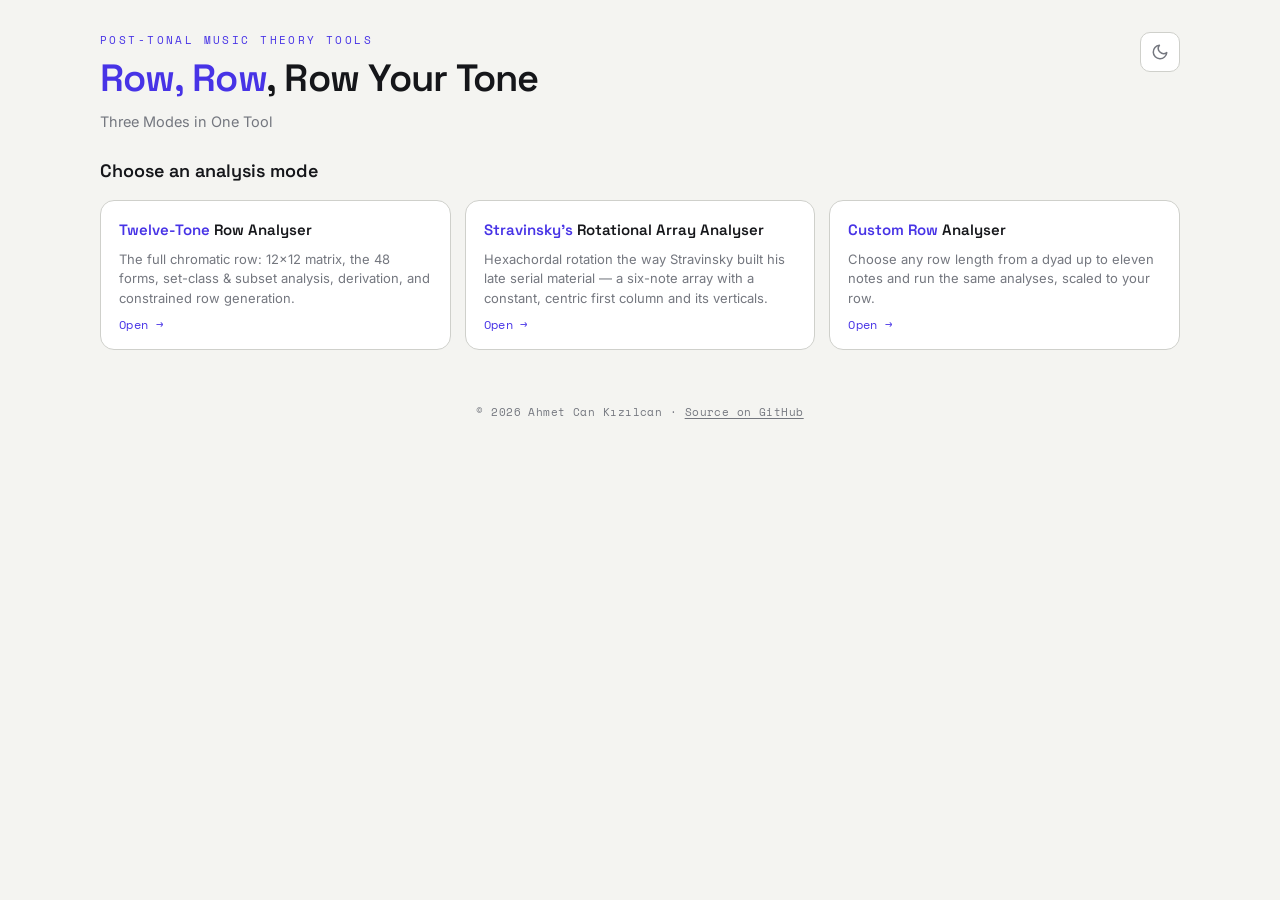
==== index.html @ 04f1bf29 "Rename twelve-tone-matrix_35.html to index.html" ====
<!DOCTYPE html>
<!--
  Row, Row, Row Your Tone — Twelve-Tone & Post-Tonal Analysis Tool
  Required Notice: Copyright © 2026 Ahmet Can Kızılcan, Istanbul Technical University

  Licensed under the PolyForm Noncommercial License 1.0.0
  https://polyformproject.org/licenses/noncommercial/1.0.0

  Use, copy, modify, and share for NONCOMMERCIAL purposes, keeping the Required
  Notice above. Commercial use is NOT granted by this license; for commercial
  licensing contact the copyright holder. Full terms: see the accompanying LICENSE file.
-->
<html lang="en"><head>
<meta http-equiv="content-type" content="text/html; charset=UTF-8">
<meta charset="UTF-8">
<meta name="viewport" content="width=device-width, initial-scale=1.0, viewport-fit=cover">
<title>Row, Row, Row Your Tone</title>
<link rel="preconnect" href="https://fonts.googleapis.com/">
<link rel="preconnect" href="https://fonts.gstatic.com/" crossorigin="">
<link href="https://fonts.googleapis.com/css2?family=Inter:wght@400;500;600;700&family=Space+Grotesk:wght@400;500;600;700&family=Space+Mono:wght@400;700&display=swap" rel="stylesheet">
<style>
  :root{
    --paper:#f4f4f1; --panel:#ffffff; --ink:#15161a; --muted:#74777f;
    --line:#e5e5e1; --line-strong:#cfd0cb;
    --accent:#4733e6; --accent-12:rgba(71,51,230,.10); --accent-20:rgba(71,51,230,.20);
    --signal:#bb6c0c; --signal-12:rgba(187,108,12,.13); --signal-30:rgba(187,108,12,.32);
    --surface:#ffffff;
    --fam-p:#4733e6; --fam-i:#0e8a6e; --fam-r:#c0292b; --fam-ri:#b3308a;
    --error:#b3261e;
    --tint-soft:rgba(0,0,0,.02);
    color-scheme:light;
    --cell:40px; --label-w:48px;
    --mono:'Space Mono',ui-monospace,SFMono-Regular,Menlo,monospace;
    --disp:'Space Grotesk',system-ui,-apple-system,sans-serif;
    --body:'Inter',system-ui,-apple-system,sans-serif;
  }
  :root[data-theme="dark"]{
    --paper:#15161b; --panel:#1e2027; --surface:#272a35;
    --ink:#e8e9ec; --muted:#9a9da8;
    --line:#2d2f39; --line-strong:#3c3f4c;
    --accent:#8f81ff; --accent-12:rgba(143,129,255,.16); --accent-20:rgba(143,129,255,.30);
    --signal:#e29a3c; --signal-12:rgba(226,154,60,.18); --signal-30:rgba(226,154,60,.42);
    --fam-p:#9f93ff; --fam-i:#34c79e; --fam-r:#f26d6a; --fam-ri:#e774c0;
    --error:#ff6f6f;
    --tint-soft:rgba(255,255,255,.05);
    color-scheme:dark;
  }
  *{box-sizing:border-box}
  html,body{margin:0}
  body{background:var(--paper); color:var(--ink); font-family:var(--body); font-size:15px; line-height:1.5; -webkit-font-smoothing:antialiased; padding:32px 24px 80px}
  .wrap{max-width:1080px; margin:0 auto}

  header{margin-bottom:24px}
  .eyebrow{font-family:var(--mono); font-size:11px; letter-spacing:.22em; text-transform:uppercase; color:var(--accent); margin:0 0 10px}
  .lede-toggle{display:none}
  h1{font-family:var(--disp); font-weight:600; font-size:38px; line-height:1.02; letter-spacing:-.02em; margin:0}
  h1 .tt{color:var(--accent)}
  .lede{color:var(--muted); max-width:64ch; margin:0; font-size:14.5px; flex:1 1 360px; min-width:0}

  .card{background:var(--panel); border:1px solid var(--line); border-radius:14px; padding:18px 18px 16px; margin:22px 0}
  .toggles{display:flex; flex-wrap:wrap; gap:14px 24px; align-items:flex-end; margin-bottom:18px}
  .field{display:flex; flex-direction:column; gap:7px}
  label.cap{font-family:var(--mono); font-size:10.5px; letter-spacing:.16em; text-transform:uppercase; color:var(--muted)}
  .ex-wrap{margin-left:auto; align-self:flex-end; display:flex; flex-direction:column; align-items:flex-end; gap:4px}
  .ex-note{font-family:var(--mono); font-size:10px; color:var(--muted); letter-spacing:.02em}

  .seg{display:inline-flex; border:1px solid var(--line-strong); border-radius:9px; overflow:hidden; background:var(--paper)}
  .seg button{font-family:var(--mono); font-size:12px; letter-spacing:.04em; color:var(--muted); background:transparent; border:0; padding:9px 14px; cursor:pointer}
  .seg button + button{border-left:1px solid var(--line-strong)}
  .seg button[aria-pressed="true"]{background:var(--ink); color:var(--paper)}
  .seg button:disabled{cursor:not-allowed; opacity:.38}
  .seg.locked{opacity:.55}
  /* segment playback buttons */
  .seg-pl{ display:inline-flex; align-items:flex-start; gap:6px; margin-left:10px; vertical-align:middle }
  .seg-play{ display:inline-flex; align-items:center; gap:4px; font:600 10.5px/1 var(--body); padding:3px 8px; border:1px solid var(--line-strong); border-radius:6px; background:var(--surface); color:var(--muted); cursor:pointer; -webkit-tap-highlight-color:transparent; white-space:nowrap; transition:color .12s,border-color .12s,background .12s }
  .seg-play:hover{ color:var(--accent); border-color:var(--accent) }
  .seg-play:active{ background:var(--accent-12) }
  .pl-ic{ flex:0 0 auto }
  .seg-inv{ font-size:9.5px; padding:3px 6px; color:var(--muted) }
  .chord-stack{ display:inline-flex; flex-direction:column; align-items:stretch; gap:5px; width:min-content }
  .inv-row{ display:flex; flex-wrap:wrap; justify-content:center; gap:4px; position:relative }
  .inv-row::before{ content:''; position:absolute; left:50%; top:-5px; height:5px; border-left:1.5px solid var(--line-strong); transform:translateX(-.75px) }
  .fam-head{ cursor:pointer; display:flex; align-items:center; gap:8px; user-select:none }
  .fam-head .fam-chev{ margin-left:auto; transition:transform .15s ease; font-size:11px; color:var(--muted) }
  .fam.collapsed .fam-head .fam-chev{ transform:rotate(-90deg) }
  .fam.collapsed .fam-body{ display:none }
  .fam-head:focus-visible{ outline:2px solid var(--accent); outline-offset:2px }
  .rowinfo-btn{ margin-left:10px }
  /* imbricate toggle */
  .ss-imb{ display:inline-flex; align-items:center; gap:5px; margin-left:12px; vertical-align:middle; font-family:var(--mono); font-size:12px; letter-spacing:.04em; color:var(--muted); background:var(--paper); border:1px solid var(--line-strong); border-radius:9px; padding:9px 14px; cursor:pointer; transition:background .12s,color .12s,border-color .12s }
  .ss-imb:hover{ color:var(--accent); border-color:var(--accent) }
  .ss-imb[aria-pressed="true"]{ background:var(--ink); color:var(--paper); border-color:var(--ink) }

  /* palette — all keys uniform */
  .palette{display:flex; flex-wrap:wrap; gap:7px; margin:2px 0 16px; align-items:flex-end}
  .pair{display:flex; flex-direction:column; align-items:stretch}
  .pair-link{display:block; width:100%; height:12px; margin-bottom:3px; color:var(--muted)}
  .pair.used .pair-link{opacity:.35}
  .pair-keys{display:flex; gap:6px}
  .key{font-family:var(--mono); font-size:14px; min-width:54px; height:50px; padding:0 10px; border:1px solid var(--line-strong); border-radius:9px; background:var(--surface); color:var(--ink); cursor:pointer; display:flex; align-items:center; justify-content:center}
  .key.int{min-width:46px; font-weight:700}
  .key:not(:disabled):hover{border-color:var(--accent)}
  .key:focus-visible{outline:2px solid var(--accent); outline-offset:2px}
  .key:disabled{opacity:.3; cursor:not-allowed}

  .slots-row{display:flex; flex-wrap:wrap; align-items:center; gap:12px 16px; margin-bottom:6px}
  .slots{display:flex; flex-wrap:wrap; gap:6px}
  .slot{font-family:var(--mono); font-size:13px; min-width:44px; padding:0 6px; height:38px; border-radius:7px; display:flex; align-items:center; justify-content:center; border:1px solid var(--line); background:var(--paper); color:var(--muted)}
  .slot.filled{border-color:var(--line-strong); background:var(--panel); color:var(--ink)}
  .slot.next{border:1.5px dashed var(--accent); color:var(--accent); background:var(--surface)}
  .slot.playing{background:var(--accent); color:#fff; border-color:var(--accent)}
  .slot.filled{cursor:grab; touch-action:none; -webkit-user-select:none; user-select:none}
  .slot.filled:active{cursor:grabbing}
  .slot.filled:focus-visible{outline:2px solid var(--accent); outline-offset:2px}
  .slot.dragging{opacity:.32}
  .slot.drop-before, .slot.drop-after{ box-shadow:0 0 0 2px var(--accent); background:var(--accent-12); color:var(--accent) }
  .slot-ghost{position:fixed; z-index:9999; pointer-events:none; opacity:.92; margin:0 !important; box-shadow:0 6px 20px rgba(0,0,0,.28); cursor:grabbing}
  /* QR share modal */
  .qr-modal{ position:fixed; inset:0; z-index:1000; display:flex; align-items:center; justify-content:center; padding:20px; background:rgba(0,0,0,.55); -webkit-backdrop-filter:blur(2px); backdrop-filter:blur(2px) }
  .qr-modal[hidden]{ display:none }
  .qr-card{ position:relative; background:#fff; color:#111; border-radius:14px; padding:24px 22px 18px; width:min(92vw,340px); box-shadow:0 18px 60px rgba(0,0,0,.4); text-align:center }
  .qr-x{ position:absolute; top:7px; right:9px; border:none; background:transparent; font-size:22px; line-height:1; color:#666; cursor:pointer; padding:4px 9px; border-radius:8px }
  .qr-x:hover{ background:rgba(0,0,0,.08); color:#111 }
  .qr-title{ margin:0 0 14px; font:600 14px/1.3 var(--body,system-ui,sans-serif); color:#111 }
  .qr-holder{ width:min(78vw,256px); height:min(78vw,256px); margin:0 auto }
  .qr-holder svg{ display:block; width:100%; height:100% }
  .qr-err{ font:500 13px/1.45 var(--body,system-ui,sans-serif); color:#b00020; padding:34px 8px }
  .qr-url{ margin:13px 0 15px; font:500 10.5px/1.45 var(--mono,ui-monospace,monospace); color:#555; word-break:break-all; max-height:54px; overflow:auto }
  .qr-copy{ font:600 12px/1 var(--body,system-ui,sans-serif); padding:9px 18px; border:1px solid #111; border-radius:8px; background:#111; color:#fff; cursor:pointer }
  .qr-copy:hover{ background:#333 }
  .play-btn{font-family:var(--mono); font-size:12px; padding:6px 13px; border:1px solid var(--accent-20); border-radius:8px; background:var(--accent-12); color:var(--accent); cursor:pointer; white-space:nowrap; margin-left:auto; flex:none}
  .play-btn.playing{background:var(--accent); color:#fff; border-color:var(--accent)}
  .play-btn[hidden]{display:none}
  .fline.playable{cursor:pointer}
  .fline.playable:hover{background:var(--accent-12); border-radius:6px}
  .slot-count{font-family:var(--mono); font-size:11.5px; color:var(--muted); letter-spacing:.06em; white-space:nowrap}
  .mini-btns{display:flex; gap:8px; flex-wrap:wrap; margin-left:auto}
  .btn-sm{font-family:var(--disp); font-weight:600; font-size:13px; padding:8px 14px; border-radius:8px; cursor:pointer; border:1px solid var(--line-strong); background:transparent; color:var(--ink)}
  .btn-sm.primary{background:var(--accent); color:#fff; border-color:transparent}
  .btn-sm.primary:disabled{background:var(--accent); }
  .btn-sm:disabled{opacity:.4; cursor:not-allowed}
  .btn-sm:focus-visible{outline:2px solid var(--accent); outline-offset:2px}
  .btn-gen{font-size:14px; padding:9px 20px}

  details.type-alt{margin-top:10px; border-top:1px solid var(--line); padding-top:10px}
  details.type-alt summary{font-family:var(--mono); font-size:11.5px; color:var(--muted); cursor:pointer; letter-spacing:.04em; list-style:none}
  details.type-alt summary::-webkit-details-marker{display:none}
  details.type-alt summary::before{content:"▸ "}
  details.type-alt[open] summary::before{content:"▾ "}
  .type-row{display:flex; gap:10px; margin-top:10px; flex-wrap:wrap; align-items:center}
  .type-row input[type=text]{font-family:var(--mono); font-size:14px; color:var(--ink); background:var(--paper); border:1px solid var(--line-strong); border-radius:8px; padding:9px 12px; min-width:260px; flex:1 1 260px; letter-spacing:.04em}
  .type-row input[type=text]:focus-visible{outline:2px solid var(--accent); outline-offset:1px; border-color:transparent}
  .type-err{font-family:var(--mono); font-size:12px; color:var(--error); margin-top:8px; min-height:16px}

  @media (prefers-reduced-motion: no-preference){
    .seg button,.btn-sm,.key,input[type=text]{transition:background .12s ease,color .12s ease,border-color .12s ease,opacity .12s ease}
    .cell{transition:background .08s ease}
  }

  .status{margin:2px 0 22px; min-height:22px; font-size:14px}
  .status .hint{font-family:var(--mono); font-size:12.5px; color:var(--muted); letter-spacing:.03em}
  .ident{display:flex; flex-wrap:wrap; align-items:center; gap:10px 18px; background:var(--panel); border:1px solid var(--line); border-left:3px solid var(--signal); border-radius:12px; padding:14px 18px}
  .ident .big{font-family:var(--disp); font-weight:600; font-size:20px}
  .ident .big b{color:var(--signal)}
  .ident .meta{font-family:var(--mono); font-size:12.5px; color:var(--muted); letter-spacing:.03em}
  .ident .meta span{color:var(--ink)}
  .hidden{display:none !important}
  /* interval-succession readout (under the matrix) */
  /* jargon glossary tooltips */
  .gloss-key{ display:flex; flex-wrap:wrap; gap:6px 18px; margin:0 0 14px; font:500 12.5px/1.6 var(--body); color:var(--muted) }
  .gloss{ position:relative; display:inline-flex; align-items:center; justify-content:center; width:15px; height:15px; margin-left:4px; border-radius:50%; border:1px solid var(--line-strong); color:var(--muted); font:700 10px/1 var(--body); cursor:help; vertical-align:baseline; user-select:none; transition:background .12s,color .12s,border-color .12s }
  .gloss:hover, .gloss:focus{ background:var(--accent); border-color:var(--accent); color:#fff; outline:none }
  .gloss-pop{ position:absolute; top:calc(100% + 8px); left:50%; transform:translateX(-50%); width:260px; max-width:min(280px,72vw); padding:9px 11px; background:var(--panel); color:var(--ink); border:1px solid var(--line-strong); border-radius:8px; box-shadow:0 8px 24px rgba(0,0,0,.20); font:400 12px/1.5 var(--body); text-align:left; opacity:0; visibility:hidden; transition:opacity .12s; z-index:60; pointer-events:none; white-space:normal }
  .gloss:hover .gloss-pop, .gloss:focus .gloss-pop{ opacity:1; visibility:visible }

  .panel-head{display:flex; align-items:baseline; justify-content:space-between; gap:16px; margin:6px 0 14px; flex-wrap:wrap}
  .panel-head h2{font-family:var(--disp); font-weight:600; font-size:15px; letter-spacing:.04em; text-transform:uppercase; margin:0}
  .panel-head .hint{font-family:var(--mono); font-size:11.5px; color:var(--muted); letter-spacing:.04em}
  .panel-head.collapsible{cursor:pointer; user-select:none; align-items:center; padding:11px 14px 11px 15px; margin:6px -14px 16px; border:1px solid var(--line-strong); border-left:3px solid var(--accent); border-radius:10px; background:var(--panel); transition:background .12s ease, border-color .12s ease, box-shadow .12s ease}
  .panel-head.collapsible:hover{background:var(--accent-12); box-shadow:0 1px 0 var(--accent-20)}
  .panel-head.collapsible:focus-visible{outline:2px solid var(--accent); outline-offset:2px}
  .ph-titles{display:flex; align-items:baseline; gap:16px; flex-wrap:wrap}
  .chev{display:inline-flex; align-items:center; justify-content:center; width:26px; height:26px; border:1px solid var(--accent-20); border-radius:7px; background:var(--accent-12); color:var(--accent); font-size:12px; line-height:1; transition:transform .15s ease, background .12s ease, border-color .12s ease; flex:none}
  .panel-head.collapsible:hover .chev{background:var(--accent-20); border-color:var(--accent)}
  section.collapsed .panel-head.collapsible{background:var(--paper)}
  section.collapsed .chev{transform:rotate(-90deg)}
  section.collapsed > :not(.panel-head){display:none}

  .matrix-scroll{overflow:auto; padding-bottom:6px; border-radius:12px}
  .matrix{display:grid; width:max-content; margin:0 auto; grid-template-columns:var(--label-w) repeat(12, var(--cell)) var(--label-w); font-family:var(--mono)}
  .cell,.lab,.corner{height:var(--cell); display:flex; align-items:center; justify-content:center; font-size:13px; user-select:none}
  .cell{width:var(--cell); background:var(--panel); border-right:1px solid var(--line); border-bottom:1px solid var(--line); color:var(--ink); cursor:default}
  .matrix .cell[data-j="0"]{border-left:1px solid var(--line-strong)}
  .lab{font-size:11.5px; color:var(--muted); letter-spacing:.02em; background:var(--paper); font-weight:700}
  .lab.left{justify-content:flex-end; padding-right:8px; position:sticky; left:0; z-index:3}
  .lab.right{justify-content:flex-start; padding-left:8px}
  .lab.top,.lab.bottom{height:30px}
  .corner{background:var(--paper); height:30px}
  .corner.tl{position:sticky; left:0; z-index:4}
  .lab.top{position:sticky; top:0}
  .cell.diag{background:var(--accent-12); color:var(--accent); font-weight:700}
  .cell.inrow{background:var(--signal-12)}
  .cell.inrow.diag{background:linear-gradient(0deg,var(--signal-12),var(--signal-12)),var(--accent-12)}
  .lab.inrow-lab{color:var(--signal)}
  .lab.inrow-lab::after{content:"●"; font-size:7px; vertical-align:middle; margin-left:4px}
  .cell.hi{background:var(--accent-20)}
  .cell.hi.diag{background:var(--accent-20)}
  .lab.lab-play{cursor:pointer}
  .lab.lab-play:hover{background:var(--accent-12)}
  .mx-reroot{display:flex; align-items:center; gap:10px; margin:2px 0 8px; flex-wrap:wrap}
  .mx-arrow{font-family:var(--mono); font-size:13px; line-height:1; padding:6px 11px; border:1px solid var(--line-strong); border-radius:8px; background:var(--surface); color:var(--ink); cursor:pointer}
  .mx-arrow:hover{background:var(--accent-12); border-color:var(--accent); color:var(--accent)}
  .mx-root-lab{font-family:var(--mono); font-size:12.5px; color:var(--ink); letter-spacing:.02em; min-width:128px; text-align:center}
  .mx-root-lab b{color:var(--accent)}
  .mx-reset{font-family:var(--mono); font-size:11.5px; padding:6px 11px; border:1px solid var(--line); border-radius:8px; background:transparent; color:var(--muted); cursor:pointer}
  .mx-reset:hover{color:var(--accent); border-color:var(--accent-20)}
  .mx-note{font-family:var(--mono); font-size:11px; line-height:1.55; color:var(--muted); margin:0 0 12px; letter-spacing:.01em; max-width:760px}
  .mx-note b{color:var(--ink); font-weight:700}
  .readout{font-family:var(--mono); font-size:13px; color:var(--ink); margin-top:14px; min-height:20px; letter-spacing:.03em}
  .readout .k{color:var(--muted)}
  .readout b{color:var(--accent)}
  .legend{display:flex; gap:18px; flex-wrap:wrap; margin-top:14px; font-family:var(--mono); font-size:11px; color:var(--muted); letter-spacing:.03em}
  .legend i{display:inline-block; width:12px; height:12px; border-radius:3px; vertical-align:-2px; margin-right:6px}
  .legend .d{background:var(--accent-12); border:1px solid var(--accent-20)}
  .legend .s{background:var(--signal-12); border:1px solid var(--signal-30)}
  .empty{border:1px dashed var(--line-strong); border-radius:12px; padding:46px 24px; text-align:center; color:var(--muted); background:var(--panel)}
  .empty .mono{font-family:var(--mono); font-size:13px; letter-spacing:.04em}

  .forms{margin-top:46px}
  .build{margin:42px 0}
  .build-controls{display:flex; flex-wrap:wrap; gap:12px 16px; align-items:center; margin-bottom:12px}
  .src-row{display:flex; flex-wrap:wrap; gap:10px 12px; align-items:center; margin:-2px 0 14px}
  .src-row[hidden]{display:none}
  .path-switch{margin:0 0 16px}
  .path-switch[hidden]{display:none}
  body.path-generate #entry-area{display:none}
  body.path-input #build-section{display:none}
  body.path-generate .toggles .field:not(.lk){display:none}
  body.path-generate:not(.has-row) .toggles{display:none}
  body.path-generate:not(.has-row) #input-card{display:none}
  body:not(.has-row) #matrix-section{display:none}
  #undo, #clear{border-color:transparent; color:var(--muted); font-weight:500}
  #undo:hover:not(:disabled), #clear:hover:not(:disabled){border-color:var(--line-strong); color:var(--ink)}
  body.path-generate:not(.has-row) #status{display:none}
  body:not(.has-row) #export-cluster{display:none}
  body:not(.has-row) .toggles .lk{display:none}
  .src-lbl{font-family:var(--mono); font-size:10.5px; color:var(--muted); text-transform:uppercase; letter-spacing:.06em}
  .seg-src button{padding:7px 11px; font-size:11px}
  .build-info{font-family:var(--mono); font-size:12px; color:var(--muted); margin-bottom:10px; line-height:1.5}
  .build-info b{color:var(--accent)}
  .con-input{font-family:var(--mono); font-size:13px; padding:8px 12px; border-radius:8px; border:1px solid var(--line-strong); background:transparent; color:var(--ink); flex:0 1 320px; min-width:220px}
  .con-input:focus-visible{outline:2px solid var(--accent); outline-offset:1px}
  .con-read{font-family:var(--mono); font-size:11.5px; color:var(--muted)}
  .con-read.bad{color:var(--signal)}
  .con-read b{color:var(--accent)}
  #build-body{display:flex; flex-direction:column; gap:9px}
  .gen-op.alt{background:var(--signal-12); color:var(--signal)}
  .build-detail{font-family:var(--mono); font-size:11px; color:var(--muted); flex:1 1 100%; margin-top:-2px; letter-spacing:.02em}
  .forms-grid{display:grid; grid-template-columns:repeat(2,minmax(0,1fr)); gap:22px}
  .row-sym{font-family:var(--mono); font-size:12px; color:var(--muted); margin:-6px 0 14px; letter-spacing:.02em}
  .row-sym b{color:var(--accent)}
  @media (max-width:760px){ .forms-grid{grid-template-columns:1fr} }
  .fam{background:var(--panel); border:1px solid var(--line); border-radius:12px; padding:14px 14px 8px}
  .fam h3{font-family:var(--disp); font-weight:600; font-size:13px; letter-spacing:.03em; margin:0 0 10px; display:flex; gap:8px; align-items:baseline}
  .fam h3 .tag{font-family:var(--mono); font-size:10px; color:var(--muted); letter-spacing:.1em}
  .fline{display:grid; grid-template-columns:46px 1fr; align-items:center; gap:10px; padding:3px 0; border-bottom:1px solid var(--line)}
  .fline:last-child{border-bottom:0}
  .fline .flab{font-family:var(--mono); font-size:11.5px; color:var(--muted); font-weight:700}
  .fline .fpc{font-family:var(--mono); font-size:12.5px; letter-spacing:.06em; white-space:nowrap; overflow-x:auto}
  .fline.mark{background:var(--signal-12); border-radius:6px}
  .fline.mark .flab{color:var(--signal)}
  /* colour-coded form families (matches the 48-forms demo): P accent, I green, R signal, RI magenta */
  .fam.fam-p{border-top:3px solid var(--fam-p)}  .fam.fam-p h3,  .fam.fam-p h3 .tag{color:var(--fam-p)}
  .fam.fam-i{border-top:3px solid var(--fam-i)}  .fam.fam-i h3,  .fam.fam-i h3 .tag{color:var(--fam-i)}
  .fam.fam-r{border-top:3px solid var(--fam-r)}  .fam.fam-r h3,  .fam.fam-r h3 .tag{color:var(--fam-r)}
  .fam.fam-ri{border-top:3px solid var(--fam-ri)} .fam.fam-ri h3, .fam.fam-ri h3 .tag{color:var(--fam-ri)}

  /* subset analysis (Block 2) */
  .sub-controls{margin:2px 0 16px}
  .seg-strip{display:flex; flex-wrap:wrap; gap:12px; margin:4px 0 20px}
  .seg-grp{display:flex; flex-direction:column; gap:5px; align-items:center; width:min-content}
  .seg-grp .glab{font-family:var(--mono); font-size:10.5px; letter-spacing:.1em; color:var(--accent); text-transform:uppercase; font-weight:700; text-align:center}
  .seg-grp .gcells{display:flex; gap:5px}
  .seg-cell{font-family:var(--mono); font-size:13px; min-width:40px; height:38px; padding:0 6px; display:flex; align-items:center; justify-content:center; border-radius:7px; border:1px solid var(--accent-20); background:var(--accent-12); color:var(--ink)}
  .sc-cards{display:grid; grid-template-columns:repeat(auto-fill,minmax(210px,1fr)); gap:12px; margin-bottom:18px}
  .sc-card{border:1px solid var(--line); border-radius:10px; padding:12px 14px; background:var(--panel)}
  .sc-card h4{font-family:var(--disp); font-weight:600; font-size:13px; margin:0 0 9px; display:flex; flex-wrap:wrap; justify-content:space-between; gap:8px; align-items:baseline}
  .sc-card h4 .tag{font-family:var(--mono); font-size:10px; color:var(--accent); letter-spacing:.06em}
  .sc-name{color:var(--accent); font-weight:600}
  .gname{display:block; margin-top:3px; max-width:132px; font-family:var(--mono); font-size:10px; line-height:1.25; color:var(--accent); text-align:center}
  .sc-row{display:flex; justify-content:space-between; gap:10px; padding:3px 0; border-top:1px solid var(--line)}
  .sc-row:first-of-type{border-top:0}
  .sc-row .k{font-family:var(--mono); color:var(--muted); font-size:10.5px; letter-spacing:.04em; text-transform:uppercase}
  .sc-row .v{font-family:var(--mono); color:var(--ink); font-size:12.5px}
  .sc-summary{background:var(--panel); border:1px solid var(--line); border-left:3px solid var(--accent); border-radius:10px; padding:12px 16px; margin-bottom:6px; font-size:13.5px}
  .sc-summary.derived{border-left-color:var(--signal); background:var(--signal-12)}
  .sc-summary b{color:var(--accent)}
  .sc-summary.derived b{color:var(--signal)}
  .rel-table{width:100%; border-collapse:collapse; margin-bottom:8px}
  .rel-table th,.rel-table td{text-align:left; padding:7px 10px; border-bottom:1px solid var(--line); font-family:var(--mono); font-size:12.5px}
  .rel-table th{font-size:10px; letter-spacing:.08em; color:var(--muted); text-transform:uppercase}
  .rel-table td.rel{color:var(--accent)}
  .sc-sym{color:var(--muted)}
  .rel-matrix{table-layout:auto}
  .rel-matrix th,.rel-matrix td{text-align:center; padding:6px 9px; white-space:nowrap}
  .rel-matrix th.rowh{text-align:right; font-weight:700}
  .rel-matrix td.diag{color:var(--line-strong); background:var(--tint-soft)}
  .rel-note{font-family:var(--mono); font-size:11px; color:var(--muted); margin:2px 0 8px; line-height:1.5}
  .rel-note b{color:var(--ink)}
  .clock-row{display:flex; flex-wrap:wrap; gap:18px; margin:4px 0 6px}
  .clock-cell{display:flex; flex-direction:column; align-items:center; gap:3px}
  .clock-cell .clab{font-family:var(--mono); font-size:10.5px; letter-spacing:.1em; text-transform:uppercase; font-weight:700}
  .clock-cell .cpcs{font-family:var(--mono); font-size:11px; color:var(--ink)}
  .clock-cell .cname{font-family:var(--mono); font-size:9.5px; max-width:128px; line-height:1.2; text-align:center}
  .clock-svg{display:block}
  .comb-box{border:1px solid var(--line); border-radius:10px; padding:14px 16px; background:var(--panel); margin-top:14px}
  .comb-box .ctype{font-family:var(--disp); font-weight:600; font-size:15px; margin-bottom:6px}
  .comb-box .ctype b{color:var(--signal)}
  .comb-rel{font-family:var(--mono); font-size:12.5px; color:var(--muted); margin-bottom:10px}
  .comb-rel b{color:var(--accent)}
  .comb-line{font-family:var(--mono); font-size:12.5px; padding:3px 0; display:flex; gap:10px; align-items:baseline}
  .comb-line .cf{color:var(--muted); min-width:130px; letter-spacing:.03em}
  .comb-line .cv{color:var(--accent)}
  .comb-note{font-family:var(--mono); font-size:11px; color:var(--muted); margin-top:10px; letter-spacing:.03em}

  /* row generator (Block 3) */
  .gen-scinfo{font-family:var(--mono); font-size:11.5px; color:var(--ink)}
  .gen-scinfo b{color:var(--accent)}
  .ops{display:flex; gap:6px; flex-wrap:wrap}
  .op-btn{font-family:var(--mono); font-size:12px; padding:8px 13px; border:1px solid var(--line-strong); border-radius:8px; background:var(--surface); color:var(--muted); cursor:pointer; transition:background .12s ease, color .12s ease, border-color .12s ease}
  .op-btn:not([aria-pressed="true"]):hover{border-color:var(--accent-20); color:var(--ink)}
  .op-btn[aria-pressed="true"]{background:var(--accent); border-color:var(--accent); color:#fff; font-weight:600; box-shadow:0 1px 0 rgba(71,51,230,.25)}
  #gen-body{margin-top:18px; display:flex; flex-direction:column; gap:9px}
  .gen-count{font-family:var(--mono); font-size:11.5px; color:var(--muted); letter-spacing:.03em; margin-bottom:6px; display:flex; align-items:center; gap:10px; flex-wrap:wrap}
  .gen-count b{color:var(--accent)}
  .gen-item{display:flex; flex-wrap:wrap; align-items:center; gap:9px 14px; border:1px solid var(--line); border-radius:10px; padding:9px 12px; background:var(--panel)}
  .gen-ops{display:flex; gap:5px; flex-wrap:wrap; flex:0 0 auto}
  .gen-op{font-family:var(--mono); font-size:10px; padding:3px 7px; border-radius:6px; background:var(--accent-12); color:var(--accent); letter-spacing:.03em}
  .gen-op.cell{background:var(--signal-12); color:var(--signal)}
  .gen-pcs{font-family:var(--mono); font-size:13px; color:var(--ink); flex:1 1 240px; letter-spacing:.02em}
  .gen-load{font-family:var(--mono); font-size:11px; padding:6px 13px; border:1px solid var(--accent-20); border-radius:8px; background:var(--accent-12); color:var(--accent); cursor:pointer; white-space:nowrap}
  .gen-copyall{margin-left:auto; font-family:var(--mono); font-size:10.5px; letter-spacing:.02em; padding:5px 11px; border:1px solid var(--line-strong); border-radius:7px; background:transparent; color:var(--ink); cursor:pointer; white-space:nowrap}
  .gen-copyall:hover{border-color:var(--accent); color:var(--accent)}
  .mb-change:disabled{opacity:.45; cursor:default}
  .gen-load:hover{background:var(--accent-20)}
  .gen-empty{font-family:var(--mono); font-size:12.5px; color:var(--muted)}
  .btn-gen2{font-family:var(--mono); font-size:12.5px; padding:9px 18px; border:1px solid var(--accent); border-radius:9px; background:var(--accent); color:#fff; cursor:pointer}
  .btn-gen2:disabled{background:var(--line-strong); border-color:var(--line-strong); color:#fff; cursor:not-allowed}

  .derive-zone{margin-top:16px; padding:14px 16px; border:1px solid var(--accent-20); background:var(--accent-12); border-radius:10px; display:flex; flex-direction:column; gap:10px}
  .dz-head{display:flex; flex-wrap:wrap; align-items:baseline; gap:6px 14px; justify-content:space-between}
  .dz-title{font-family:var(--disp); font-weight:600; font-size:13.5px; color:var(--accent); letter-spacing:.01em}
  .dz-row{display:flex; flex-wrap:wrap; align-items:center; gap:10px}
  .dz-lbl{font-family:var(--mono); font-size:10.5px; letter-spacing:.09em; text-transform:uppercase; color:var(--ink)}
  .dz-row .op-btn{min-width:46px; text-align:center}
  .dz-note{font-family:var(--mono); font-size:11px; color:var(--muted)}
  .dz-na{font-family:var(--mono); font-size:11px; color:var(--signal); margin:2px 0 2px}
  .dz-hint{margin-top:14px; font-family:var(--mono); font-size:12px; color:var(--muted)}
  /* export cluster (top-right of header) */
  .head-row{display:flex; justify-content:space-between; align-items:flex-start; gap:24px 28px; flex-wrap:wrap; margin-top:14px}
  .export-cluster{flex:0 0 auto; max-width:100%}
  .exp-controls{display:grid; grid-template-columns:auto auto auto auto; grid-template-areas:"target fmt copy run" "clabel cfmt preview run" ". . warn warn"; gap:8px; justify-content:end; align-items:start}
  .exp-controls #exp-target{grid-area:target}
  .exp-controls #exp-fmt{grid-area:fmt}
  .exp-controls .exp-cell.copy{grid-area:copy}
  .exp-controls #exp-run{grid-area:run; align-self:stretch; min-width:120px; display:flex; align-items:center; justify-content:center}
  .exp-controls .cite-label{grid-area:clabel}
  .exp-controls #cite-fmt{grid-area:cfmt}
  .exp-controls #cite-preview{grid-area:preview}
  .exp-controls #exp-warn{grid-area:warn}
  .exp-cell{display:flex; flex-direction:column; gap:5px}
  .cite-label{align-self:center; justify-self:start; font-family:var(--disp); font-weight:600; font-size:13px; color:var(--ink); white-space:nowrap}
  .exp-select{font-family:var(--disp); font-weight:600; font-size:13px; padding:8px 30px 8px 12px; border-radius:8px; border:1px solid var(--line-strong); background:transparent; color:var(--ink); cursor:pointer; -webkit-appearance:none; appearance:none; background-image:url("data:image/svg+xml,%3Csvg xmlns='http://www.w3.org/2000/svg' width='10' height='6'%3E%3Cpath d='M1 1l4 4 4-4' fill='none' stroke='%23999' stroke-width='1.4'/%3E%3C/svg%3E"); background-repeat:no-repeat; background-position:right 11px center}
  .exp-controls .btn-sm{padding:8px 13px}
  .exp-controls .btn-sm:disabled, .exp-select:disabled{opacity:.34; cursor:not-allowed}
  .exp-note{min-height:15px; margin:0; font-family:var(--mono); font-size:11.5px; color:var(--accent); opacity:0; transition:opacity .15s ease; text-align:center}
  .exp-note.show{opacity:1}
  .exp-warn{min-height:15px; margin:0; font-family:var(--mono); font-size:11px; color:var(--signal); text-align:center; opacity:0; transition:opacity .15s ease}
  .exp-warn.show{opacity:1}
  /* citation modal */
  .modal-overlay{position:fixed; inset:0; z-index:1000; display:flex; align-items:center; justify-content:center; padding:20px; background:rgba(21,22,26,.40); -webkit-backdrop-filter:blur(5px); backdrop-filter:blur(5px)}
  .modal-overlay[hidden]{display:none}
  .modal{background:var(--panel); color:var(--ink); border:1px solid var(--line-strong); border-radius:14px; padding:20px 22px 18px; max-width:560px; width:100%; max-height:85vh; overflow:auto; box-shadow:0 18px 50px rgba(0,0,0,.28)}
  .modal-head{display:flex; align-items:baseline; justify-content:space-between; gap:12px; margin-bottom:12px}
  .modal-head h3{font-family:var(--disp); font-weight:600; font-size:16px; margin:0}
  .modal-fmt{font-family:var(--mono); font-size:11px; color:var(--accent); letter-spacing:.06em; text-transform:uppercase}
  .modal-x{ border:none; background:transparent; font-size:22px; line-height:1; color:var(--muted); cursor:pointer; padding:0 2px; border-radius:6px }
  .modal-x:hover{ color:var(--ink) }
  .mxiv-note{ font-size:12px; color:var(--muted); margin:0 0 14px; line-height:1.5 }
  .mxiv-form{ margin-bottom:13px }
  .mxiv-form:last-child{ margin-bottom:0 }
  .mxiv-lab{ font-family:var(--mono); font-size:11px; font-weight:600; letter-spacing:.05em; text-transform:uppercase; margin-bottom:5px }
  .mxiv-tag{ color:var(--muted); font-weight:400 }
  .mxiv-seq{ display:flex; flex-wrap:wrap; align-items:center; gap:3px; font-family:var(--mono); font-size:13px }
  .mxiv-n{ min-width:22px; text-align:center; padding:2px 4px; color:var(--ink) }
  .mxiv-i{ min-width:17px; text-align:center; font-size:10px; color:var(--muted); background:var(--surface); border:1px solid var(--line); border-radius:4px; padding:1px 2px }
  .cite-text{font-family:var(--mono); font-size:13px; line-height:1.55; color:var(--ink); background:var(--paper); border:1px solid var(--line); border-radius:9px; padding:14px 16px; white-space:pre-wrap; word-break:break-word; margin:0}
  .modal-foot{display:flex; align-items:center; gap:14px; margin-top:14px}
  .cite-copied{font-family:var(--mono); font-size:12px; color:var(--accent); opacity:0; transition:opacity .15s ease}
  .cite-copied.show{opacity:1}
  #export-open, #export-close, #export-backdrop{ display:none }
  @media (max-width:640px){
    .export-cluster{text-align:left} .exp-controls,.exp-note{justify-content:flex-start; text-align:left}
    body.has-row:not(.no-export) #export-open{ display:inline-flex }
    #export-cluster{ display:none }
    body.exp-modal-open.has-row:not(.no-export) #export-backdrop{ display:block; position:fixed; inset:0; z-index:900; background:rgba(21,22,26,.40); -webkit-backdrop-filter:blur(5px); backdrop-filter:blur(5px) }
    body.exp-modal-open.has-row:not(.no-export) #export-cluster{ display:block; position:fixed; z-index:901; top:50%; left:50%; transform:translate(-50%,-50%); width:calc(100vw - 32px); max-width:420px; max-height:calc(100vh - 64px); overflow:auto; background:var(--paper); border:1px solid var(--line); border-radius:14px; padding:18px 16px; box-shadow:0 18px 50px rgba(0,0,0,.35) }
    body.exp-modal-open.has-row:not(.no-export) #export-close{ display:flex }
    #export-close{ position:absolute; top:8px; right:8px; align-items:center; justify-content:center; width:30px; height:30px; border:none; background:transparent; font-size:22px; line-height:1; color:var(--muted); cursor:pointer; border-radius:7px }
    #export-close:hover{ color:var(--ink) }
  }
  footer{margin-top:54px; color:var(--muted); font-family:var(--mono); font-size:11px; letter-spacing:.04em; text-align:center}
  footer a{color:inherit; text-decoration:underline; text-underline-offset:2px}
  footer a:hover{color:var(--accent)}

  /* ===== mode gate ===== */
  #mode-gate{margin-top:4px}
  .gate-intro{margin:0 0 16px}
  .gate-h{font-family:var(--disp); font-weight:600; font-size:18px; margin:0 0 4px; color:var(--ink)}
  .mode-cards{display:grid; grid-template-columns:repeat(3,1fr); gap:14px}
  .mode-card{position:relative; display:flex; flex-direction:column; gap:8px; text-align:left; padding:18px 18px 16px; border:1px solid var(--line-strong); border-radius:14px; background:var(--panel); cursor:pointer; font:inherit; transition:border-color .15s ease, box-shadow .15s ease, transform .05s ease}
  .mode-card:hover{border-color:var(--accent); box-shadow:0 4px 18px rgba(71,51,230,.10)}
  .mode-card:active{transform:translateY(1px)}
  .mode-card .mc-title{font-family:var(--disp); font-weight:600; font-size:15px; color:var(--ink)}
  .mode-card .mc-title .tt{color:var(--accent)}
  .uneven-layout{border:1px solid var(--line); border-radius:9px; padding:10px 12px; margin:8px 0; background:var(--panel)}
  .uneven-layout .ul-title{font-family:var(--mono); font-size:11.5px; letter-spacing:.04em; color:var(--muted); margin-bottom:6px; text-transform:uppercase}
  #custom-len{display:none}
  body.mode-custom #custom-len{display:block}
  .custom-len .cl-btns{display:flex; flex-wrap:wrap; gap:6px; margin:8px 0 6px}
  .custom-len .cl-btn{font-family:var(--mono); font-size:13px; min-width:38px; height:38px; padding:0 10px; border:1px solid var(--line-strong); border-radius:8px; background:var(--surface); color:var(--ink); cursor:pointer}
  .custom-len .cl-btn.on{background:var(--accent); color:#fff; border-color:var(--accent)}
  .custom-len .cl-note{display:block; font-family:var(--mono); font-size:10.5px; color:var(--muted); letter-spacing:.02em; max-width:660px}
  .mode-card .mc-desc{font-size:13px; line-height:1.5; color:var(--muted); flex:1}
  .mode-card .mc-go{font-family:var(--mono); font-size:11.5px; letter-spacing:.03em; color:var(--accent)}
  .mode-card.next{border-style:dashed}

  /* ===== mode bar ===== */
  #mode-bar{display:flex; align-items:center; gap:10px; margin:2px 0 18px; padding:9px 14px; border:1px solid var(--line); border-radius:10px; background:var(--panel)}
  #mode-bar[hidden]{display:none}
  .mb-label{font-family:var(--mono); font-size:10.5px; letter-spacing:.16em; text-transform:uppercase; color:var(--muted)}
  .mb-name{font-family:var(--disp); font-weight:600; font-size:14px; color:var(--ink); flex:1}
  .mb-change{font:inherit; font-family:var(--mono); font-size:12px; padding:7px 12px; border:1px solid var(--line-strong); border-radius:8px; background:transparent; color:var(--ink); cursor:pointer}
  .mb-change:hover{border-color:var(--accent); color:var(--accent)}

  /* hide the header export cluster outside the twelve-tone mode */
  body.no-export #export-cluster{display:none}

  /* ===== rotational arrays (Stravinsky) ===== */
  .strav-ident{margin:0 0 6px}
  .strav-ident .si-row{display:flex; flex-wrap:wrap; gap:6px 18px; margin:6px 0 0; font-size:13px}
  .strav-ident .si-k{font-family:var(--mono); font-size:11px; color:var(--muted); margin-right:6px}
  .strav-ident .si-v{font-family:var(--mono); color:var(--ink)}
  .strav-ident .si-v.sc{font-family:var(--disp); font-weight:600; color:var(--accent)}
  .strav-forms{display:flex; gap:8px; align-items:center; margin:18px 0 4px; flex-wrap:wrap}
  .strav-forms .sf-lbl{font-family:var(--mono); font-size:10.5px; letter-spacing:.14em; text-transform:uppercase; color:var(--muted); margin-right:2px}
  .sf-btn{font:inherit; font-family:var(--disp); font-weight:600; font-size:13px; padding:7px 14px; border:1px solid var(--line-strong); border-radius:8px; background:transparent; color:var(--ink); cursor:pointer}
  .sf-btn[aria-pressed="true"]{background:var(--accent); border-color:var(--accent); color:#fff}
  .arr-title{display:flex; align-items:baseline; gap:10px; margin:14px 0 8px}
  .arr-title h3{font-family:var(--disp); font-weight:600; font-size:14px; margin:0; color:var(--ink)}
  .arr-title .arr-sub{font-family:var(--mono); font-size:11px; color:var(--muted)}
  .rot-scroll{overflow-x:auto; -webkit-overflow-scrolling:touch}
  table.rot{border-collapse:collapse; font-family:var(--mono); font-size:13px}
  table.rot th,table.rot td{border:1px solid var(--line); padding:6px 9px; text-align:center; min-width:34px; white-space:nowrap}
  table.rot th{color:var(--muted); font-weight:400; font-size:11px; background:var(--tint-soft)}
  table.rot th.rlab{text-align:right; background:transparent; color:var(--ink); font-family:var(--disp); font-weight:600}
  table.rot tr:first-child th{border-bottom:2px solid var(--accent)}  /* line dividing the vertical (column) headers from the notes */
  table.rot th:first-child{border-right:2px solid var(--accent)}       /* line dividing the degree (row) labels from the notes */
  table.rot th.rlab .tn{display:block; font-family:var(--mono); font-weight:400; font-size:10px; color:var(--muted)}
  table.rot td.cen{background:var(--accent-12); color:var(--accent); font-weight:700}
  .strav-note{font-size:13px; line-height:1.6; color:var(--muted); margin:18px 0 0; max-width:72ch}
  .strav-note b{color:var(--ink)}

  /* example controls: each mode shows its own dropdown */
  .strav-ex-sel{display:none; font:inherit; font-family:var(--mono); font-size:12px; padding:6px 10px; border:1px solid var(--line-strong); border-radius:8px; background:var(--panel); color:var(--ink); cursor:pointer; max-width:240px}
  .strav-ex-sel:hover{border-color:var(--accent)}
  body.mode-twelve #ex-12{display:inline-block}
  body.mode-stravinsky #strav-ex{display:inline-block}
  body.mode-custom #ex-custom{display:inline-block}
  body.mode-custom #bk-allint, body.mode-custom #bk-allcomb{display:none}
  .action-stack{display:flex; flex-direction:column; align-items:stretch; gap:8px; width:fit-content; margin-left:auto}
  .ex-row{display:flex; gap:8px; align-items:center}
  .ex-row .strav-ex-sel{flex:1 1 0; width:0; min-width:0; max-width:none}
  .ex-row #rand-row{flex:0 0 auto; white-space:nowrap}
  .action-stack .mini-btns{margin-left:0}
  .action-stack .ex-note{text-align:right; align-self:flex-end}

  /* intervals toggle on the array (left-aligned, its own line) */
  .iv-toggle{display:inline-block; margin:2px 0 12px; font:inherit; font-family:var(--mono); font-size:11px; padding:6px 12px; border:1px solid var(--line-strong); border-radius:7px; background:transparent; color:var(--ink); cursor:pointer}
  .iv-toggle[aria-pressed="true"]{background:var(--accent); border-color:var(--accent); color:#fff}

  /* selectable row/vertical hexachord picker (Stravinsky subset analysis) */
  .hexpick{margin:2px 0 12px}
  .hp-group{margin:0 0 12px}
  .hp-glabel{font-family:var(--mono); font-size:10.5px; letter-spacing:.14em; text-transform:uppercase; color:var(--muted); margin:0 0 6px}
  .hp-cards{display:flex; flex-wrap:wrap; gap:8px}
  .hp-card{display:flex; flex-direction:column; align-items:flex-start; gap:2px; min-width:96px; text-align:left; border:1px solid var(--line-strong); border-radius:9px; padding:8px 11px; background:var(--panel); color:var(--ink); cursor:pointer; font:inherit}
  .hp-card:hover{border-color:var(--accent)}
  .hp-card[aria-pressed="true"]{border-color:var(--accent); background:var(--accent-12); box-shadow:inset 0 0 0 1px var(--accent)}
  .hp-card .hp-k{font-family:var(--disp); font-weight:600; font-size:13px; color:var(--ink)}
  .hp-card .hp-p{font-family:var(--mono); font-size:12px; color:var(--ink)}
  .hp-card .hp-sc{font-family:var(--disp); font-weight:600; font-size:11px; color:var(--accent)}
  .hp-card.off{opacity:.4; cursor:default; box-shadow:none}
  .hp-card.off:hover{border-color:var(--line-strong)}
  .hp-card.off .hp-sc{color:var(--muted)}
  .hp-selhead{display:flex; flex-wrap:wrap; align-items:baseline; gap:6px 14px; margin:4px 0 14px; padding:10px 13px; background:var(--panel); border:1px solid var(--line); border-left:3px solid var(--accent); border-radius:10px}
  .hp-selhead .hp-selk{font-family:var(--disp); font-weight:600; font-size:13px; color:var(--ink)}
  .hp-selhead .hp-selp{font-family:var(--mono); font-size:13px; color:var(--ink)}
  .hp-selhead .hp-selsc{font-family:var(--mono); font-size:12px; color:var(--accent)}

  /* interval-annotated rotational array (notes + horizontal & vertical intervals) */
  .rot-grid{display:grid; font-family:var(--mono); font-size:13px; width:max-content; align-items:stretch}
  .rg-corner{}
  .rg-head{font-size:11px; color:var(--muted); text-align:center; padding:3px 6px; align-self:end}
  .rg-lab{display:flex; flex-direction:column; justify-content:center; align-items:flex-end; text-align:right; font-family:var(--disp); font-weight:600; color:var(--ink); padding:4px 10px 4px 0; white-space:nowrap}
  .rg-lab .tn{font-family:var(--mono); font-weight:400; font-size:10px; color:var(--muted)}
  .rg-cell{display:flex; align-items:center; justify-content:center; border:1px solid var(--line); padding:6px 9px; text-align:center; min-width:34px}
  .rg-cell.cen{background:var(--accent-12); color:var(--accent); font-weight:700}
  .rg-h{display:flex; align-items:center; justify-content:center; font-size:10px; color:var(--muted); padding:0 3px; min-width:20px}
  .rg-v{display:flex; align-items:center; justify-content:center; font-size:10px; color:var(--muted); padding:2px 0}
  .rg-gap{}
  .rg-legend{font-family:var(--mono); font-size:10.5px; color:var(--muted); margin:10px 0 0; max-width:74ch; line-height:1.55}

  /* ============ mobile / touch layer (iOS + Android) ============ */
  html{ -webkit-text-size-adjust:100%; text-size-adjust:100% }
  body{ -webkit-tap-highlight-color:rgba(71,51,230,.18) }
  .matrix-scroll{ max-width:100%; -webkit-overflow-scrolling:touch }

  @media (max-width:720px){
    body{ padding:18px 14px 64px; padding-left:max(14px,env(safe-area-inset-left)); padding-right:max(14px,env(safe-area-inset-right)); overflow-x:hidden }
    h1{ font-size:30px }
    .lede{ font-size:14px }
    .card{ padding:14px 13px 13px; margin:18px 0; border-radius:12px }
    /* header: title + export each take a full row */
    .head-row{ gap:14px }
    .export-cluster{ flex:1 1 100%; width:100% }
    .exp-controls{ grid-template-columns:1fr 1fr; grid-template-areas:"clabel clabel" "cfmt cfmt" "preview preview" "warn warn" "target fmt" "copy copy" "run run"; justify-content:stretch; justify-items:stretch; gap:7px }
    .exp-controls .exp-select{ min-height:40px }
    .exp-controls #exp-run{ align-self:auto; min-width:0 }
    .exp-controls #exp-warn{ text-align:left }
    /* first load shows the note/integer picker — export appears once a row exists */
    body:not(.has-row) #export-cluster{ display:none }
    /* mode gate + arrays on mobile */
    .mode-cards{ grid-template-columns:1fr }
    #mode-bar{ flex-wrap:wrap; align-items:center; gap:8px 10px }
    .mb-name{ order:-1; flex:1 1 100%; min-width:0; white-space:nowrap; overflow:hidden; text-overflow:ellipsis; font-size:15.5px; line-height:1.25 }
    .mb-change{ min-height:40px }
    .sf-btn{ min-height:40px }
    table.rot{ font-size:12px } table.rot th,table.rot td{ padding:5px 7px; min-width:30px }
    .rot-grid{ font-size:12px } .rg-cell{ padding:5px 7px; min-width:30px } .rg-lab{ padding:3px 7px 3px 0 } .strav-ex-sel{ max-width:200px }
    .hp-card{ min-width:84px }
    .cite-label{ justify-self:start; white-space:normal; font-size:16px }
    .modal{ padding:16px 16px 14px }
    .cite-text{ font-size:12.5px }
    /* segmented controls: wide groups (e.g. the constraint picker) wrap instead of overflowing */
    .seg{ flex-wrap:wrap; min-width:0; max-width:100% }
    /* comfortable tap targets (>=44px where it counts) */
    .seg button{ padding:12px 16px; min-height:44px; font-size:13px; flex:1 0 auto }
    .seg-src button{ padding:10px 12px; font-size:11.5px }
    .btn-sm{ padding:11px 12px; font-size:14px; min-height:44px }
    .exp-controls .btn-sm{ padding:10px 14px; min-height:40px }
    .btn-gen{ padding:12px 14px }
    .op-btn{ padding:11px 14px; font-size:12.5px; min-height:42px }
    .dz-row .op-btn{ min-width:46px }
    .gen-load{ padding:10px 15px; font-size:12px; min-height:42px }
    .gen-copyall{ padding:8px 13px; font-size:11px; min-height:38px }
    .play-btn{ min-height:38px; padding:8px 14px }
    .btn-gen2{ padding:12px 18px; min-height:44px }
    .exp-select{ min-height:44px; font-size:16px }
    .key{ min-width:46px; height:48px; font-size:14px }
    .key.int{ min-width:44px }
    /* form fields at 16px so iOS doesn't zoom on focus; full width */
    .type-row{ gap:10px }
    .type-row input[type=text]{ font-size:16px; min-width:0; width:100%; flex:1 1 100% }
    .con-input{ font-size:16px; min-width:0; width:100%; flex:1 1 100% }
    /* stacked cards + tidy left-alignment */
    .sc-cards{ grid-template-columns:1fr }
    .ex-wrap{ margin-left:0; align-self:flex-start; align-items:flex-start }
    .mini-btns{ margin-left:0 }
    .action-stack{ margin-left:0; width:100% }
    .ex-row{ flex-wrap:wrap }
    .panel-head.collapsible{ margin-left:0; margin-right:0 }
    /* matrix: shrink to fit common phones; .matrix-scroll catches any overflow */
    :root{ --cell:28px; --label-w:32px }
    .cell,.lab,.corner{ font-size:12px }
    .lab{ font-size:10px }
    .lab.left{ padding-right:5px }
    .lab.right{ padding-left:5px }
    .lab.top,.lab.bottom,.corner{ height:24px }
    .matrix-scroll{ border:1px solid var(--line); border-radius:10px; padding:2px }
    /* --- compact build view: palette + slots + Generate above the fold --- */
    .eyebrow{ display:none }
    header{ margin-bottom:8px }
    h1{ font-size:26px; margin-bottom:2px }
    .lede-toggle{ display:inline-flex; align-items:center; gap:6px; margin:6px 0 0; padding:6px 11px; font-family:var(--mono); font-size:12px; letter-spacing:.02em; color:var(--accent); background:var(--accent-12); border:1px solid var(--accent-20); border-radius:8px; cursor:pointer }
    .lede-toggle .lt-caret{ transition:transform .15s ease; font-size:14px; line-height:1 }
    body.lede-open .lede-toggle .lt-caret{ transform:rotate(180deg) }
    .head-row{ margin-top:0; gap:10px }
    .lede{ display:none; font-size:13px; margin-top:8px }
    body.lede-open .lede{ display:block }
    /* gate only: hide How-this-works before a mode is chosen; both return inside a mode */
    body:not(.mode-twelve):not(.mode-stravinsky):not(.mode-custom) .lede-toggle{ display:none }
    body:not(.mode-twelve):not(.mode-stravinsky):not(.mode-custom) .lede{ display:none }
    #mode-bar{ margin:0 0 8px; padding:7px 11px }
    .card{ margin:12px 0; padding:12px 12px 11px }
    .toggles{ margin-bottom:6px; gap:10px 18px }
    /* locked Spelling/Display toggles are hidden while building; they return with the matrix */
    body:not(.has-row) .toggles .lk{ display:none }
    .palette{ gap:5px; margin:2px 0 8px }
    .pair-link{ height:8px; margin-bottom:2px }
    .key{ min-width:44px; height:42px; font-size:14px }
    .slots-row{ gap:8px 10px; margin-bottom:4px }
    .slot{ height:30px; min-width:40px }
    .action-stack{ gap:6px }
    .ex-row{ gap:6px }
    .action-stack .mini-btns{ gap:6px }
  }

  @media (max-width:400px){
    body{ padding:16px 11px 60px; padding-left:max(11px,env(safe-area-inset-left)); padding-right:max(11px,env(safe-area-inset-right)) }
    h1{ font-size:23px }
    header{ margin-bottom:6px }
    .lede-toggle{ margin:5px 0 0; padding:5px 10px }
    #mode-bar{ margin:0 0 6px; padding:6px 10px }
    .card{ padding:11px 11px 10px }
    .toggles{ margin-bottom:4px }
    :root{ --cell:24px; --label-w:27px }
    .cell,.lab,.corner{ font-size:11px }
    .lab{ font-size:9.5px }
    .key{ min-width:42px; height:40px; font-size:13px }
    .key.int{ min-width:42px }
    .slot{ height:28px; min-width:38px }
    .palette{ gap:4px }
  }

  /* ===== Compare two rows ===== */
  .cmp-controls{ display:flex; flex-wrap:wrap; align-items:center; gap:9px 14px; margin:4px 0 4px; }
  .cmp-pick{ display:flex; align-items:center; gap:7px; flex-wrap:wrap; }
  .cmp-lab{ font:600 12px/1 ui-monospace,Menlo,Consolas,monospace; color:var(--muted); }
  .cmp-sel{ font:13px/1.2 ui-monospace,Menlo,Consolas,monospace; padding:5px 8px; border:1px solid var(--line-strong); border-radius:6px; background:var(--surface); max-width:230px; }
  .cmp-swap{ padding:5px 10px; }
  .cmp-swap:disabled{ opacity:.4; cursor:default; }
  .cmp-bin{ display:inline-flex; align-items:center; gap:6px; }
  .cmp-bin input{ font:13px ui-monospace,Menlo,Consolas,monospace; padding:5px 8px; border:1px solid var(--line-strong); border-radius:6px; min-width:180px; }
  .cmp-berr{ color:var(--error); font-size:12px; margin:3px 0 0; }
  .cmp-rel{ font-size:13px; margin:11px 0 12px; }
  .cmp-rel b{ font-family:ui-monospace,Menlo,Consolas,monospace; }
  .cmp-relgloss{ color:var(--muted); font-size:12px; margin-left:6px; }
  .cmp-align{ display:flex; flex-direction:column; gap:5px; overflow-x:auto; padding-bottom:4px; }
  .cmp-arow{ display:flex; align-items:center; gap:8px; }
  .cmp-rlab{ display:inline-flex; align-items:center; gap:6px; min-width:78px; flex:0 0 auto; }
  .cmp-cells{ display:flex; gap:3px; }
  .cmp-cell{ width:var(--cell,26px); height:24px; display:flex; align-items:center; justify-content:center; font:12px ui-monospace,Menlo,Consolas,monospace; border:1px solid var(--line); border-radius:4px; background:var(--surface); flex:0 0 auto; }
  .cmp-cell.cmp-inv{ background:var(--accent-12); border-color:var(--accent); color:var(--accent); font-weight:700; }
  .cmp-cell.cmp-blank{ visibility:hidden; }
  .cmp-ruler .cmp-cell{ border:none; background:none; color:var(--muted); font-size:10px; height:14px; }
  .cmp-play{ cursor:pointer; border:1px solid var(--line-strong); background:var(--surface); border-radius:5px; padding:2px 7px; font-size:11px; line-height:1; }
  .cmp-play:hover{ background:var(--accent-12,rgba(71,51,230,0.12)); }
  .cmp-stats{ margin-top:14px; display:flex; flex-direction:column; gap:8px; }
  .cmp-stat{ font-size:13px; }
  .cmp-stat .cs-lab{ color:var(--muted); font-weight:600; margin-right:6px; }
  .cmp-set{ font-family:ui-monospace,Menlo,Consolas,monospace; }
  .cmp-foot{ color:var(--muted); font-size:11.5px; margin-top:3px; }

  .play-row-wrap{ margin:9px 0 3px; }
  .strav-play{ cursor:pointer; }
  .strav-play:hover{ background:var(--accent-12); border-radius:5px; }
  td.strav-play:hover, th.strav-play:hover{ outline:1px solid var(--accent-20); outline-offset:-1px; }


  /* ---- light/dark theme toggle ---- */
  header{position:relative}
  .theme-toggle{position:absolute; top:0; right:0; display:inline-flex; align-items:center; justify-content:center; width:40px; height:40px; padding:0; border:1px solid var(--line-strong); border-radius:10px; background:var(--surface); color:var(--muted); cursor:pointer; -webkit-tap-highlight-color:transparent; transition:color .12s ease, border-color .12s ease, background .12s ease}
  .theme-toggle:hover{color:var(--accent); border-color:var(--accent)}
  .theme-toggle:focus-visible{outline:2px solid var(--accent); outline-offset:2px}
  .theme-toggle svg{width:18px; height:18px; display:block}
  .theme-toggle .ic-sun{display:none}
  :root[data-theme="dark"] .theme-toggle .ic-moon{display:none}
  :root[data-theme="dark"] .theme-toggle .ic-sun{display:block}
  @media (max-width:600px){ .theme-toggle{width:36px; height:36px; top:-2px} }

  @media (prefers-reduced-motion: no-preference){
    body{transition:background-color .25s ease, color .25s ease}
    .card,.fam,.ident,.empty,.modal{transition:background-color .25s ease, border-color .25s ease}
  }


  /* ---------- print ---------- */
  @media print {
    :root{ --cell:32px; --label-w:36px }
    body{ background:#fff !important }
    #theme-toggle, #mode-gate, #mode-bar, #input-card, #build-section, #export-cluster, footer,
    .chev, .panel-head .hint, .mx-reroot, .mx-note, .gloss-key, .lab-play, .exp-note { display:none !important }
    section.collapsed > :not(.panel-head){ display:block !important }
    section.collapsed .chev{ transform:none }
    header{ margin-bottom:10px }
    .panel-head, .panel-head.collapsible{ cursor:default; border:none; background:none; box-shadow:none; padding:0; margin:4px 0 10px }
    section, .matrix, .matrix-scroll, .sc-card, .comb-box{ break-inside:avoid; page-break-inside:avoid }
    .matrix-scroll{ overflow:visible !important }
    .sc-card, .comb-box{ box-shadow:none !important }
    a{ color:#000 !important; text-decoration:none }
    *{ -webkit-print-color-adjust:exact !important; print-color-adjust:exact !important }
  }
</style>
<script>
(function(){
  var KEY='rrrt-theme', root=document.documentElement;
  function apply(t){ root.setAttribute('data-theme', t); }
  function preferred(){
    try{ var s=localStorage.getItem(KEY); if(s==='dark'||s==='light') return s; }catch(e){}
    return 'light';            /* no saved choice -> start in light; the toggle + localStorage remember any change */
  }
  apply(preferred());            /* set before first paint — no flash */
  function wire(){
    var btn=document.getElementById('theme-toggle'); if(!btn) return;
    function sync(){
      var dark = root.getAttribute('data-theme')==='dark';
      btn.setAttribute('aria-label', dark?'Switch to light mode':'Switch to dark mode');
      btn.setAttribute('aria-pressed', dark?'true':'false');
      btn.title = dark?'Light mode':'Dark mode';
    }
    sync();
    btn.addEventListener('click', function(){
      var next = root.getAttribute('data-theme')==='dark' ? 'light' : 'dark';
      apply(next); try{ localStorage.setItem(KEY, next); }catch(e){} sync();
    });
  }
  if(document.readyState==='loading') document.addEventListener('DOMContentLoaded', wire); else wire();
})();
</script>
</head>
<body class="no-export">
<div class="wrap">
  <header>
    <button type="button" id="theme-toggle" class="theme-toggle" aria-label="Switch to dark mode" title="Dark mode">
      <svg class="ic-moon" viewBox="0 0 24 24" fill="none" stroke="currentColor" stroke-width="2" stroke-linecap="round" stroke-linejoin="round" aria-hidden="true"><path d="M21 12.79A9 9 0 1 1 11.21 3 7 7 0 0 0 21 12.79z"/></svg>
      <svg class="ic-sun" viewBox="0 0 24 24" fill="none" stroke="currentColor" stroke-width="2" stroke-linecap="round" stroke-linejoin="round" aria-hidden="true"><circle cx="12" cy="12" r="4.2"/><path d="M12 2v2.4M12 19.6V22M4.2 4.2l1.7 1.7M18.1 18.1l1.7 1.7M2 12h2.4M19.6 12H22M4.2 19.8l1.7-1.7M18.1 5.9l1.7-1.7"/></svg>
    </button>
    <p class="eyebrow">Post-Tonal Music Theory Tools</p>
    <h1 id="app-h1"><span class="tt">Row, Row</span>, Row Your Tone</h1>
    <button type="button" id="lede-toggle" class="lede-toggle" aria-expanded="false">How this works <span class="lt-caret">⌄</span></button>
    <div class="head-row">
      <p class="lede">Three Modes in One Tool</p>
      <button class="btn-sm export-open-btn" id="export-open" type="button" aria-haspopup="dialog">Cite &amp; Export</button>
      <div class="export-backdrop" id="export-backdrop"></div>
      <div class="export-cluster disabled" id="export-cluster">
        <button class="export-close-btn" id="export-close" type="button" aria-label="Close">×</button>
        <div class="exp-controls">
          <select class="exp-select" id="exp-target" aria-label="What to export" disabled="disabled">
            <option value="matrix" selected="selected">Matrix</option>
            <option value="analysis">Analysis</option>
            <option value="full">Full report</option>
          </select>
          <select class="exp-select" id="exp-fmt" aria-label="Export format" disabled="disabled">
            <option value="txt" selected="selected">.txt</option><option value="csv">.csv</option>
            <option value="png">.png</option>
            <option value="pdf">.pdf</option>
          </select>
          <div class="exp-cell copy">
            <button class="btn-sm" id="exp-copy" disabled="disabled">Copy to Clipboard</button>
            <div class="exp-note" id="exp-note"></div>
          </div>
          <button class="btn-sm primary" id="exp-run" disabled="disabled" title="">Export</button>
          
          <select class="exp-select" id="cite-fmt" aria-label="Citation format">
            <option value="" selected="selected">Cite this tool as…</option>
            <option value="apa">APA (7th ed.)</option>
            <option value="mla">MLA (9th ed.)</option>
            <option value="chicago-b">Chicago (bibliography)</option>
            <option value="chicago-ad">Chicago (author–date)</option>
            <option value="harvard">Harvard</option>
            <option value="ieee">IEEE</option>
            <option value="bibtex">BibTeX</option>
          </select>
          <button class="btn-sm" id="cite-preview">Preview citation</button>
          <div class="exp-warn" id="exp-warn">Please select a citation format to export</div>
        </div>
      </div>
    </div>
  </header>

  <!-- ===== MODE GATE ===== -->
  <div id="mode-gate">
    <div class="gate-intro">
      <h2 class="gate-h">Choose an analysis mode</h2>
    </div>
    <div class="mode-cards">
      <button class="mode-card" id="mode-twelve" type="button">
        <span class="mc-title"><span class="tt">Twelve-Tone</span> Row Analyser</span>
        <span class="mc-desc">The full chromatic row: 12×12 matrix, the 48 forms, set-class &amp; subset analysis, derivation, and constrained row generation.</span>
        <span class="mc-go">Open →</span>
      </button>
      <button class="mode-card" id="mode-stravinsky" type="button">
        <span class="mc-title"><span class="tt">Stravinsky’s</span> Rotational Array Analyser</span>
        <span class="mc-desc">Hexachordal rotation the way Stravinsky 
built his late serial material — a six-note array with a constant, 
centric first column and its verticals.</span>
        <span class="mc-go">Open →</span>
      </button>
      <button class="mode-card" id="mode-custom" type="button">
        <span class="mc-title"><span class="tt">Custom Row</span> Analyser</span>
        <span class="mc-desc">Choose any row length from a dyad up to eleven notes and run the same analyses, scaled to your row.</span>
        <span class="mc-go">Open →</span>
      </button>
    </div>
  </div>

  <!-- ===== MODE BAR ===== -->
  <div id="mode-bar" hidden="">
    <span class="mb-label">Mode</span>
    <span class="mb-name" id="mb-name"></span>
    <button class="mb-change" id="share-link" type="button" disabled="disabled" title="Copy a link that reopens this row">Copy link</button>
    <button class="mb-change" id="share-qr" type="button" disabled="disabled" title="Show a QR code that opens this row">QR</button>
    <button class="mb-change" id="mode-change" type="button">↺&nbsp; Switch mode</button>
  </div>

  <div id="workspace" hidden="">
  <div class="custom-len card" id="custom-len">
    <label class="cap">Row length</label>
    <div class="cl-btns" id="cl-btns"></div>
    <span class="cl-note">Choose how many notes your row has — a dyad (2) up to eleven. This sets the size of the matrix; everything is analysed with the same tools, scaled to your row.</span>
  </div>
  <div class="path-switch" id="path-switch" hidden=""><div class="seg" role="group" aria-label="Build a row by input or generation"><button type="button" id="path-input-btn" aria-pressed="true">Input a row</button><button type="button" id="path-gen-btn" aria-pressed="false">Generate a row</button></div></div>
  <div class="card" id="input-card">
    <div class="toggles">
      <div class="field">
        <label class="cap" id="inmode-lbl">Enter with</label>
        <div class="seg" role="group" aria-labelledby="inmode-lbl">
          <button type="button" id="in-notes" aria-pressed="true">Notes</button>
          <button type="button" id="in-int" aria-pressed="false">Integers</button>
        </div>
      </div>
      <div class="field lk">
        <label class="cap" id="spell-lbl">Matrix spelling</label>
        <div class="seg locked" id="seg-spell" role="group" aria-labelledby="spell-lbl">
          <button type="button" id="sp-sharp" aria-pressed="true" disabled="disabled">♯ Sharps</button>
          <button type="button" id="sp-flat" aria-pressed="false" disabled="disabled">♭ Flats</button>
        </div>
      </div>
      <div class="field lk">
        <label class="cap" id="dispmode-lbl">Display</label>
        <div class="seg locked" id="seg-disp" role="group" aria-labelledby="dispmode-lbl">
          <button type="button" id="dp-notes" aria-pressed="true" disabled="disabled">Notes</button>
          <button type="button" id="dp-int" aria-pressed="false" disabled="disabled">Integers</button>
        </div>
      </div>
    </div>

    <div id="entry-area">
    <div class="palette" id="palette" role="group" aria-label="Pitch palette"><button class="key">C</button><div class="pair"><svg class="pair-link" viewBox="0 0 100 12" preserveAspectRatio="none" aria-hidden="true"><polyline points="25,11 50,2 75,11" fill="none" stroke="currentColor" stroke-width="1.4" stroke-linejoin="round" stroke-linecap="round" vector-effect="non-scaling-stroke"></polyline></svg><div class="pair-keys"><button class="key">C♯</button><button class="key">D♭</button></div></div><button class="key">D</button><div class="pair"><svg class="pair-link" viewBox="0 0 100 12" preserveAspectRatio="none" aria-hidden="true"><polyline points="25,11 50,2 75,11" fill="none" stroke="currentColor" stroke-width="1.4" stroke-linejoin="round" stroke-linecap="round" vector-effect="non-scaling-stroke"></polyline></svg><div class="pair-keys"><button class="key">D♯</button><button class="key">E♭</button></div></div><button class="key">E</button><button class="key">F</button><div class="pair"><svg class="pair-link" viewBox="0 0 100 12" preserveAspectRatio="none" aria-hidden="true"><polyline points="25,11 50,2 75,11" fill="none" stroke="currentColor" stroke-width="1.4" stroke-linejoin="round" stroke-linecap="round" vector-effect="non-scaling-stroke"></polyline></svg><div class="pair-keys"><button class="key">F♯</button><button class="key">G♭</button></div></div><button class="key">G</button><div class="pair"><svg class="pair-link" viewBox="0 0 100 12" preserveAspectRatio="none" aria-hidden="true"><polyline points="25,11 50,2 75,11" fill="none" stroke="currentColor" stroke-width="1.4" stroke-linejoin="round" stroke-linecap="round" vector-effect="non-scaling-stroke"></polyline></svg><div class="pair-keys"><button class="key">G♯</button><button class="key">A♭</button></div></div><button class="key">A</button><div class="pair"><svg class="pair-link" viewBox="0 0 100 12" preserveAspectRatio="none" aria-hidden="true"><polyline points="25,11 50,2 75,11" fill="none" stroke="currentColor" stroke-width="1.4" stroke-linejoin="round" stroke-linecap="round" vector-effect="non-scaling-stroke"></polyline></svg><div class="pair-keys"><button class="key">A♯</button><button class="key">B♭</button></div></div><button class="key">B</button></div>

    <div class="play-row-wrap"><button class="play-btn" id="play-row" type="button" hidden="hidden" title="Play the row — or click a matrix cell, a row form, or an array row / vertical to hear it">▶ Play</button><button class="btn-sm rowinfo-btn" id="rowinfo-open" type="button" hidden="hidden" title="Show this row’s identity — P-form, notes, integers, P0">Input row</button></div>
    <div class="slots-row">
      <div class="slots" id="slots" aria-label="Row being built"><div class="slot next">?</div><div class="slot"></div><div class="slot"></div><div class="slot"></div><div class="slot"></div><div class="slot"></div><div class="slot"></div><div class="slot"></div><div class="slot"></div><div class="slot"></div><div class="slot"></div><div class="slot"></div></div>
      <span class="slot-count" id="slot-count">0 / 12</span>
      <div class="action-stack">
        <div class="ex-row">
          <select class="strav-ex-sel" id="ex-12" aria-label="Load an example twelve-tone row">
          <option value="" selected="selected" disabled="disabled">Load example…</option>
          <optgroup label="Classic rows" id="ex-12-grp"></optgroup>
        </select>
          <select class="strav-ex-sel" id="strav-ex" aria-label="Load a Stravinsky array or a set-class hexachord">
          <option value="" selected="selected" disabled="disabled">Load example…</option>
          <optgroup label="Stravinsky's arrays">
            <option value="sermon">A Sermon… — I-hexachord</option>
            <option value="requiem">Requiem Canticles — P1a hexachord</option>
          </optgroup>
          <optgroup label="Set-class types">
            <option value="6-1">Chromatic (6-1)</option>
            <option value="6-20">Hexatonic / all-comb. (6-20)</option>
            <option value="6-32">Diatonic (6-32)</option>
            <option value="6-35">Whole-tone (6-35)</option>
          </optgroup>
        </select>
          <select class="strav-ex-sel" id="ex-custom" aria-label="Load a common chord or scale"><option value="" selected="selected" disabled="disabled">Load example…</option></select>
          <button class="btn-sm" id="rand-row" type="button">Random Row</button>
        </div>
        <div class="mini-btns">
          <button class="btn-sm" id="undo" disabled="disabled">Undo</button>
          <button class="btn-sm" id="clear" disabled="disabled">Clear</button>
          <button class="btn-sm primary btn-gen" id="generate" disabled="disabled">Generate matrix</button>
        </div>
        <span class="ex-note" id="ex-note"></span>
      </div>
    </div>

    <details class="type-alt">
      <summary>Type a row or subset</summary>
      <div class="type-row">
        <input type="text" id="rowinput" autocomplete="off" spellcheck="false" placeholder="e.g. C E G or 0,4,7 (t=10, e=11) - separate the notes by spacebar or by comma">
        <button class="btn-sm" id="set">Set row</button>
      </div>
      <div class="type-err" id="type-err"></div>
    </details>

    <div class="derive-zone hidden" id="derive-zone" hidden="">
      <div id="dz-ctrl">
        <div class="dz-head">
          <span class="dz-title">Derive a row from this set</span>
        </div>
        <div class="dz-row">
          <span class="dz-lbl">Allow</span>
          <div class="ops" role="group" aria-label="Allowed operations">
            <button type="button" class="op-btn" id="op-T" aria-pressed="false" title="Transpose">T</button>
            <button type="button" class="op-btn" id="op-I" aria-pressed="false" title="Invert">I</button>
            <button type="button" class="op-btn" id="op-R" aria-pressed="false" title="Retrograde">R</button>
            <button type="button" class="op-btn" id="op-RI" aria-pressed="false" title="Retrograde-inversion">RI</button>
          </div>
          <button class="btn-gen2" id="gen-run">Generate rows</button>
          <span class="dz-note" id="dz-note">or keep adding notes to twelve for the matrix</span>
        </div>
      </div>
      <div class="dz-na" id="dz-na" hidden="">Identity shown below — deriving a twelve-tone row needs a 2-, 3-, 4-, or 6-note set.</div>
      <div class="gen-scinfo" id="gen-scinfo"></div>
    </div>
    <div class="dz-hint hidden" id="dz-hint" hidden=""></div></div>
  </div>

  <div id="gen-body"></div>

  <section class="build hidden" id="build-section">
    <div class="panel-head">
      <h2>Generate a row</h2>
    </div>
    <div class="build-controls">
      <div class="seg" role="group" aria-label="Constraint">
        <button type="button" id="bk-allint" aria-pressed="true">All-interval</button>
        <button type="button" id="bk-allcomb" aria-pressed="false">All-combinatorial</button>
        <button type="button" id="bk-risym" aria-pressed="false">RI-symmetric</button>
        <button type="button" id="bk-derived" aria-pressed="false">Derived</button>
        <button type="button" id="bk-contains" aria-pressed="false">Contains set class</button>
      </div>
      <button class="btn-sm primary" id="build-run">Generate</button>
    </div>
    <div class="src-row" id="src-row" hidden="">
      <span class="src-lbl">Source hexachord</span>
      <div class="seg seg-src" role="group" aria-label="Source hexachord">
        <button type="button" id="src-any" aria-pressed="true">Any</button>
        <button type="button" id="src-6-1" aria-pressed="false">6-1 (chromatic)</button>
        <button type="button" id="src-6-7" aria-pressed="false">6-7</button>
        <button type="button" id="src-6-8" aria-pressed="false">6-8</button>
        <button type="button" id="src-6-20" aria-pressed="false">6-20 (hexatonic)</button>
        <button type="button" id="src-6-32" aria-pressed="false">6-32 (diatonic)</button>
        <button type="button" id="src-6-35" aria-pressed="false">6-35 (whole-tone)</button>
      </div>
    </div>
    <div class="src-row" id="der-row" hidden="">
      <span class="src-lbl">Discrete</span>
      <div class="seg" role="group" aria-label="Segment size" id="der-sizes"></div>
      <span class="src-lbl">Set class</span>
      <select class="exp-select" id="der-sc" aria-label="Set class to derive from"><option value="any" selected="selected">Any (mix)</option><option value="3-1">3-1 (012)</option><option value="3-2">3-2 (013)</option><option value="3-3">3-3 (014)</option><option value="3-4">3-4 (015)</option><option value="3-5">3-5 (016)</option><option value="3-6">3-6 (024)</option><option value="3-7">3-7 (025)</option><option value="3-8">3-8 (026)</option><option value="3-9">3-9 (027)</option><option value="3-11">3-11 (037)</option><option value="3-12">3-12 (048)</option></select>
    </div>
    <div class="src-row" id="con-row" hidden="">
      <span class="src-lbl">Set class</span>
      <input type="text" id="con-input" class="con-input" autocomplete="off" spellcheck="false" placeholder="e.g.  4-z15   ·   0 1 4 6   ·   C C# E F#">
      <span class="con-read" id="con-read"></span>
    </div>
    <div class="build-info" id="build-info"></div>
    <div id="build-body"></div>
  </section>

  <div class="status" id="status"><span class="hint">Click notes to build your row — used pitches lock so every class is used once.</span></div>

  <section id="matrix-section" class="hidden">
    <div class="panel-head collapsible" role="button" tabindex="0" aria-expanded="true">
      <div class="ph-titles"><h2>Matrix</h2><span class="hint">P down the left · I across the top · R down the right · RI across the bottom</span></div>
      <span class="chev" aria-hidden="true">▾</span>
    </div>
    <div class="mx-reroot hidden" id="mx-reroot">
      <button type="button" class="mx-arrow" id="mx-prev" aria-label="Root a semitone lower" title="Root a semitone lower">◀</button>
      <span class="mx-root-lab" id="mx-root-lab"></span>
      <button type="button" class="mx-arrow" id="mx-next" aria-label="Root a semitone higher" title="Root a semitone higher">▶</button>
      <button type="button" class="mx-reset" id="mx-reset" title="Root the matrix on your row">↺ your row</button>
    </div>
    <p class="mx-note hidden" id="mx-note"></p>
    <div id="matrix-host">
      <div class="empty"><p class="mono">Build your row above, then press Generate.</p></div>
    </div>
    <div class="readout" id="readout"></div>
    <div class="legend" id="legend" style="display:none">
      <span><i class="d"></i>constant diagonal — every cell on it is the matrix root (the top row's first note)</span>
      <span id="legend-inrow"><i class="s"></i>your input row</span>
    </div>
  </section>

  <section class="forms hidden" id="forms-section">
    <div class="panel-head collapsible" role="button" tabindex="0" aria-expanded="true">
      <div class="ph-titles"><h2 id="forms-h2">The 48 row forms</h2><span class="hint">Displays all row forms horizontally</span></div>
      <span class="chev" aria-hidden="true">▾</span>
    </div>
    <div class="row-sym" id="row-sym"></div>
    <div class="forms-grid" id="forms-grid"></div>
  </section>

  <section class="forms hidden" id="stravinsky-section">
    <div class="panel-head">
      <div class="ph-titles"><h2>Rotational arrays</h2><span class="hint">hexachordal rotation — each row rotates one place and transposes back to a constant first pitch (the centric note)</span></div>
    </div>
    <div id="strav-body"></div>
  </section>

  <section class="forms hidden" id="subset-section">
    <div class="panel-head collapsible" role="button" tabindex="0" aria-expanded="true">
      <div class="ph-titles"><h2>Subset analysis</h2><span class="hint" id="subset-hint">discrete segments of your row · set classes &amp; relationships</span></div>
      <span class="chev" aria-hidden="true">▾</span>
    </div>
    <div class="sub-controls">
      <div class="seg" role="group" aria-label="Segment size">
        <button type="button" id="ss-2" aria-pressed="false">Dyads</button>
        <button type="button" id="ss-3" aria-pressed="true">Trichords</button>
        <button type="button" id="ss-4" aria-pressed="false">Tetrachords</button>
        <button type="button" id="ss-5" aria-pressed="false" class="hidden">Pentachords</button>
        <button type="button" id="ss-6" aria-pressed="false">Hexachords</button>
        <button type="button" id="ss-uneven" aria-pressed="false" class="hidden">Uneven sets</button>
        <button type="button" id="ss-imbricate" class="ss-imb hidden" aria-pressed="false" title="Overlap segments, sliding one note at a time">⧉ Imbricate</button>
      </div>
    </div>
    <div class="gloss-key" aria-label="Key terms"><span>normal form <span class="gloss" tabindex="0" role="note" aria-label="The most compact ordering of a pitch-class set — rotate it so the outer notes span the smallest interval (ties broken toward the left). Example: {0,4,9} → [9,0,4].">?<span class="gloss-pop">The most compact ordering of a pitch-class set — rotate it so the outer notes span the smallest interval (ties broken toward the left). Example: {0,4,9} → [9,0,4].</span></span></span><span>prime form <span class="gloss" tabindex="0" role="note" aria-label="The normal form transposed to begin on 0, then compared with its inversion; the more left-packed of the two wins. Example: {0,4,9} → (037), the minor/major triad, set class 3-11.">?<span class="gloss-pop">The normal form transposed to begin on 0, then compared with its inversion; the more left-packed of the two wins. Example: {0,4,9} → (037), the minor/major triad, set class 3-11.</span></span></span><span>IC vector <span class="gloss" tabindex="0" role="note" aria-label="Interval-class vector: a six-slot tally of how many of each interval class (1–6) the set contains. Example: the major triad (037) → [001110].">?<span class="gloss-pop">Interval-class vector: a six-slot tally of how many of each interval class (1–6) the set contains. Example: the major triad (037) → [001110].</span></span></span><span>combinatorial <span class="gloss" tabindex="0" role="note" aria-label="A row form is combinatorial with the prime when their first hexachords together use all twelve pitch classes, so the two forms can sound in parallel without repeating a note. An all-combinatorial hexachord does this under P, I, R and RI.">?<span class="gloss-pop">A row form is combinatorial with the prime when their first hexachords together use all twelve pitch classes, so the two forms can sound in parallel without repeating a note. An all-combinatorial hexachord does this under P, I, R and RI.</span></span></span></div>
    <div id="subset-body"></div>
  </section>

  <section class="forms hidden" id="compare-section">
    <div class="panel-head collapsible" role="button" tabindex="0" aria-expanded="true">
      <div class="ph-titles"><h2>Compare two rows</h2><span class="hint">order-position invariance &amp; segmental overlap between two row forms (or a form vs. a row you type)</span></div>
      <span class="chev" aria-hidden="true">&#9662;</span>
    </div>
    <div class="cmp-controls">
      <div class="cmp-pick"><span class="cmp-lab">A</span><select id="cmp-a" class="cmp-sel" aria-label="Form A"></select></div>
      <button type="button" id="cmp-swap" class="btn-sm cmp-swap" title="Swap A and B">&#8644;</button>
      <div class="cmp-pick">
        <span class="cmp-lab">B</span>
        <div class="seg cmp-bsrc" role="group" aria-label="Form B source">
          <button type="button" id="cmp-b-form" aria-pressed="true">A form</button>
          <button type="button" id="cmp-b-type" aria-pressed="false">Type a row</button>
        </div>
        <select id="cmp-b" class="cmp-sel" aria-label="Form B"></select>
        <span class="cmp-bin" id="cmp-bin" style="display:none">
          <input type="text" id="cmp-b-input" autocomplete="off" spellcheck="false" placeholder="e.g. 0 1 4 9 ... or C E G (t=10, e=11)">
          <button type="button" class="btn-sm" id="cmp-b-set">Set</button>
        </span>
      </div>
    </div>
    <div class="cmp-berr" id="cmp-b-err"></div>
    <div id="compare-body"></div>
  </section>
  </div><!-- /workspace -->


  <div class="qr-modal" id="qr-modal" hidden role="dialog" aria-modal="true" aria-label="Share this row by QR code">
    <div class="qr-card">
      <button class="qr-x" id="qr-close" type="button" aria-label="Close">×</button>
      <h3 class="qr-title">Scan to open this row</h3>
      <div class="qr-holder" id="qr-holder"></div>
      <div class="qr-url" id="qr-url"></div>
      <button class="qr-copy" id="qr-copy" type="button">Copy link</button>
    </div>
  </div>

  <footer>© 2026 Ahmet Can Kızılcan · <a href="https://github.com/ACKC92/rowyourtone" target="_blank" rel="noopener noreferrer">Source on GitHub</a></footer>
</div>

<div class="modal-overlay" id="mxiv-modal" hidden="">
  <div class="modal" role="dialog" aria-modal="true" aria-labelledby="mxiv-title">
    <div class="modal-head">
      <h3 id="mxiv-title">Intervallic distances</h3>
      <button class="modal-x" id="mxiv-close" type="button" aria-label="Close">×</button>
    </div>
    <p class="mxiv-note">Directed intervals in semitones (mod 12) between adjacent notes. Every P-, R-, I-, and RI-form shares the interval succession of its own family, so one representative of each is shown.</p>
    <div id="mxiv-body"></div>
  </div>
</div>
<div class="modal-overlay" id="rowinfo-modal" hidden="">
  <div class="modal" role="dialog" aria-modal="true" aria-labelledby="rowinfo-title">
    <div class="modal-head">
      <h3 id="rowinfo-title">Input row</h3>
    </div>
    <div id="rowinfo-body"></div>
  </div>
</div>

<div class="modal-overlay" id="cite-modal" hidden="">
  <div class="modal" role="dialog" aria-modal="true" aria-labelledby="cite-modal-title">
    <div class="modal-head">
      <h3 id="cite-modal-title">How to cite this tool</h3>
      <span class="modal-fmt" id="cite-modal-fmt"></span>
    </div>
    <pre class="cite-text" id="cite-text"></pre>
    <div class="modal-foot">
      <button class="btn-sm primary" id="cite-copy">Copy to clipboard</button>
      <span class="cite-copied" id="cite-copied">Citation Successfully Copied!</span>
    </div>
  </div>
</div>

<script>
(function(){
  "use strict";
  const SHARP=['C','C\u266F','D','D\u266F','E','F','F\u266F','G','G\u266F','A','A\u266F','B'];
  const FLAT =['C','D\u266D','D','E\u266D','E','F','G\u266D','G','A\u266D','A','B\u266D','B'];
  // palette layout: naturals stand alone; accidental pitch classes are an enharmonic pair
  const NOTE_LAYOUT=[
    {nat:{pc:0,name:'C'}},
    {pair:{pc:1,sharp:'C\u266F',flat:'D\u266D'}},
    {nat:{pc:2,name:'D'}},
    {pair:{pc:3,sharp:'D\u266F',flat:'E\u266D'}},
    {nat:{pc:4,name:'E'}},
    {nat:{pc:5,name:'F'}},
    {pair:{pc:6,sharp:'F\u266F',flat:'G\u266D'}},
    {nat:{pc:7,name:'G'}},
    {pair:{pc:8,sharp:'G\u266F',flat:'A\u266D'}},
    {nat:{pc:9,name:'A'}},
    {pair:{pc:10,sharp:'A\u266F',flat:'B\u266D'}},
    {nat:{pc:11,name:'B'}}
  ];
  const mod12=n=>((n%12)+12)%12;
  const $=id=>document.getElementById(id);

  let inputMode='notes';   // 'notes' | 'int'
  let dispMode ='notes';   // 'notes' | 'int'
  let spelling ='sharp';   // 'sharp' | 'flat'  (computed cells + un-named entries)
  let entered  =[];        // [{pc, name|null}]
  let state    =null;      // built matrix (only after Generate)
  let cellEls  =[];
  let subsetK  =3;
  let imbricate=false;
  const formOpen={P:false,I:false,R:false,RI:false};
  let dragIdx=-1, dragGhost=null, dragSX=0, dragSY=0, dragArmed=false;
  let genOps   ={T:false,I:false,R:false,RI:false};
  let genResults=null;      // last derivation search result
  let buildMode='allint';
  let genPath=false;   // 'allint' | 'allcomb' | 'risym' | 'derived' | 'contains'
  let combSource='any';     // source hexachord id for all-combinatorial
  let derSize=3;            // derived-row segment size (3 or 4)
  let derClass='any';       // derived-row set class (Forte name) or 'any'
  let containsSpec='';      // user-entered set class for "contains"
  let buildResults=null;    // last constrained-generation result

  // ----- mode gate -----
  let mode=null;            // null (gate) | 'twelve' | 'stravinsky' | 'custom'
  let ROWLEN=12;            // row length for the shared workspace (12 twelve · 6 stravinsky)
  let customN=4;            // chosen row length in Custom mode (2–11; default tetrachord)
  let stravForm='P';        // selected form in the rotational-array view
  let stravIvals=false;     // show interval annotations in the array (off by default)
  let stravPick={kind:'row',idx:0}; // which row/vertical hexachord is selected for subset analysis
  const modeStash={twelve:{entered:[],state:null}, stravinsky:{entered:[],state:null}, custom:{entered:[],state:null}};

  // Stravinsky example hexachords. The first two are real arrays Stravinsky built rotational
  // arrays from; the rest are representative orderings of well-known hexachordal set classes.
  const STRAV_EX={
    sermon: {pcs:[3,2,6,4,5,8], note:'A Sermon, a Narrative and a Prayer \u2014 I-hexachord (E\u266D D G\u266D E F A\u266D)'},
    requiem:{pcs:[5,0,11,9,10,2], note:'Requiem Canticles \u2014 P1a hexachord (6-Z40)'},
    '6-1':  {pcs:[0,1,2,3,4,5], note:'chromatic hexachord 6-1 (012345)'},
    '6-20': {pcs:[0,1,4,5,8,9], note:'hexatonic / all-combinatorial 6-20 (014589)'},
    '6-32': {pcs:[0,2,4,5,7,9], note:'diatonic hexachord 6-32 (024579)'},
    '6-35': {pcs:[0,2,4,6,8,10], note:'whole-tone hexachord 6-35 (02468T)'}
  };
  function randomHexPcs(){ const a=[0,1,2,3,4,5,6,7,8,9,10,11]; for(let i=11;i>0;i--){const j=Math.floor(Math.random()*(i+1)); const t=a[i];a[i]=a[j];a[j]=t;} return a.slice(0,6); }

  const enteredPcs = ()=>entered.map(e=>e.pc);
  const spellName  = pc=>(spelling==='flat'?FLAT:SHARP)[pc];
  const nameFor    = e=>e.name || spellName(e.pc);
  const showPc     = v=>dispMode==='notes' ? spellName(v) : String(v);

  // ---------- set-class theory (Rahn/Straus) ----------
  const pcTok=v=>v===10?'T':v===11?'E':String(v);
  const uniqSort=a=>[...new Set(a.map(mod12))].sort((x,y)=>x-y);
  const spanVec=rot=>{const v=[];for(let m=1;m<rot.length;m++)v.push(mod12(rot[m]-rot[0]));return v;};
  function tighter(a,b){const va=spanVec(a),vb=spanVec(b);for(let m=va.length-1;m>=0;m--){if(va[m]!==vb[m])return va[m]<vb[m];}return a[0]<b[0];}
  function normalForm(pcs){
    const s=uniqSort(pcs),n=s.length; if(n<=1)return s.slice();
    let best=null;
    for(let i=0;i<n;i++){const rot=[];for(let k=0;k<n;k++)rot.push(s[(i+k)%n]);if(best===null||tighter(rot,best))best=rot;}
    return best;
  }
  function packedLeft(a,b){for(let m=1;m<a.length;m++){if(a[m]!==b[m])return a[m]<b[m]?a:b;}return a;}
  function primeForm(pcs){
    const nf=normalForm(pcs); if(nf.length===0)return [];
    const t0=nf.map(x=>mod12(x-nf[0]));
    const nfi=normalForm(pcs.map(x=>mod12(-x)));
    const t0i=nfi.map(x=>mod12(x-nfi[0]));
    return packedLeft(t0,t0i);
  }
  function icVector(pcs){const s=uniqSort(pcs),v=[0,0,0,0,0,0];for(let i=0;i<s.length;i++)for(let j=i+1;j<s.length;j++){let d=mod12(s[i]-s[j]);d=Math.min(d,12-d);if(d>=1)v[d-1]++;}return v;}
  const SC_RAW={
    2:[['2-1',[0,1]],['2-2',[0,2]],['2-3',[0,3]],['2-4',[0,4]],['2-5',[0,5]],['2-6',[0,6]]],
    3:[['3-1',[0,1,2]],['3-2',[0,1,3]],['3-3',[0,1,4]],['3-4',[0,1,5]],['3-5',[0,1,6]],['3-6',[0,2,4]],['3-7',[0,2,5]],['3-8',[0,2,6]],['3-9',[0,2,7]],['3-10',[0,3,6]],['3-11',[0,3,7]],['3-12',[0,4,8]]],
    4:[['4-1',[0,1,2,3]],['4-2',[0,1,2,4]],['4-3',[0,1,3,4]],['4-4',[0,1,2,5]],['4-5',[0,1,2,6]],['4-6',[0,1,2,7]],['4-7',[0,1,4,5]],['4-8',[0,1,5,6]],['4-9',[0,1,6,7]],['4-10',[0,2,3,5]],['4-11',[0,1,3,5]],['4-12',[0,2,3,6]],['4-13',[0,1,3,6]],['4-14',[0,2,3,7]],['4-Z15',[0,1,4,6]],['4-16',[0,1,5,7]],['4-17',[0,3,4,7]],['4-18',[0,1,4,7]],['4-19',[0,1,4,8]],['4-20',[0,1,5,8]],['4-21',[0,2,4,6]],['4-22',[0,2,4,7]],['4-23',[0,2,5,7]],['4-24',[0,2,4,8]],['4-25',[0,2,6,8]],['4-26',[0,3,5,8]],['4-27',[0,2,5,8]],['4-28',[0,3,6,9]],['4-Z29',[0,1,3,7]]],
    5:[['5-1',[0,1,2,3,4]],['5-2',[0,1,2,3,5]],['5-3',[0,1,2,4,5]],['5-4',[0,1,2,3,6]],['5-5',[0,1,2,3,7]],['5-6',[0,1,2,5,6]],['5-7',[0,1,2,6,7]],['5-8',[0,2,3,4,6]],['5-9',[0,1,2,4,6]],['5-10',[0,1,3,4,6]],['5-11',[0,2,3,4,7]],['5-Z12',[0,1,3,5,6]],['5-13',[0,1,2,4,8]],['5-14',[0,1,2,5,7]],['5-15',[0,1,2,6,8]],['5-16',[0,1,3,4,7]],['5-Z17',[0,1,3,4,8]],['5-Z18',[0,1,4,5,7]],['5-19',[0,1,3,6,7]],['5-20',[0,1,3,7,8]],['5-21',[0,1,4,5,8]],['5-22',[0,1,4,7,8]],['5-23',[0,2,3,5,7]],['5-24',[0,1,3,5,7]],['5-25',[0,2,3,5,8]],['5-26',[0,2,4,5,8]],['5-27',[0,1,3,5,8]],['5-28',[0,2,3,6,8]],['5-29',[0,1,3,6,8]],['5-30',[0,1,4,6,8]],['5-31',[0,1,3,6,9]],['5-32',[0,1,4,6,9]],['5-33',[0,2,4,6,8]],['5-34',[0,2,4,6,9]],['5-35',[0,2,4,7,9]],['5-Z36',[0,1,2,4,7]],['5-Z37',[0,3,4,5,8]],['5-Z38',[0,1,2,5,8]]],
    6:[['6-1',[0,1,2,3,4,5]],['6-2',[0,1,2,3,4,6]],['6-Z3',[0,1,2,3,5,6]],['6-Z4',[0,1,2,4,5,6]],['6-5',[0,1,2,3,6,7]],['6-Z6',[0,1,2,5,6,7]],['6-7',[0,1,2,6,7,8]],['6-8',[0,2,3,4,5,7]],['6-9',[0,1,2,3,5,7]],['6-Z10',[0,1,3,4,5,7]],['6-Z11',[0,1,2,4,5,7]],['6-Z12',[0,1,2,4,6,7]],['6-Z13',[0,1,3,4,6,7]],['6-14',[0,1,3,4,5,8]],['6-15',[0,1,2,4,5,8]],['6-16',[0,1,4,5,6,8]],['6-Z17',[0,1,2,4,7,8]],['6-18',[0,1,2,5,7,8]],['6-Z19',[0,1,3,4,7,8]],['6-20',[0,1,4,5,8,9]],['6-21',[0,2,3,4,6,8]],['6-22',[0,1,2,4,6,8]],['6-Z23',[0,2,3,5,6,8]],['6-Z24',[0,1,3,4,6,8]],['6-Z25',[0,1,3,5,6,8]],['6-Z26',[0,1,3,5,7,8]],['6-27',[0,1,3,4,6,9]],['6-Z28',[0,1,3,5,6,9]],['6-Z29',[0,2,3,6,7,9]],['6-30',[0,1,3,6,7,9]],['6-31',[0,1,4,5,7,9]],['6-32',[0,2,4,5,7,9]],['6-33',[0,2,3,5,7,9]],['6-34',[0,1,3,5,7,9]],['6-35',[0,2,4,6,8,10]],['6-Z36',[0,1,2,3,4,7]],['6-Z37',[0,1,2,3,4,8]],['6-Z38',[0,1,2,3,7,8]],['6-Z39',[0,2,3,4,5,8]],['6-Z40',[0,1,2,3,5,8]],['6-Z41',[0,1,2,3,6,8]],['6-Z42',[0,1,2,3,6,9]],['6-Z43',[0,1,2,5,6,8]],['6-Z44',[0,1,2,5,6,9]],['6-Z45',[0,2,3,4,6,9]],['6-Z46',[0,1,2,4,6,9]],['6-Z47',[0,1,2,4,7,9]],['6-Z48',[0,1,2,5,7,9]],['6-Z49',[0,1,3,4,7,9]],['6-Z50',[0,1,4,6,7,9]]]
  };
  // Extend the catalogue to the larger cardinalities by complementation: every set class and its
  // complement share the same Forte ordinal (7-35 is the complement of 5-35, 8-Z29 of 4-Z29, and so
  // on), so 7-12-note classes are derived from the 5/4/3/2-note tables already verified above. This
  // means an entered 7-11-note cell still gets a correct Forte label even though no segment is that big.
  (function(){
    const comp=pcs=>{const s=new Set(pcs.map(mod12)),c=[];for(let i=0;i<12;i++)if(!s.has(i))c.push(i);return c;};
    [2,3,4,5].forEach(card=>{ const big=12-card; SC_RAW[big]=SC_RAW[card].map(([nm,pcs])=>[nm.replace(/^\d+/,String(big)),comp(pcs)]); });
    SC_RAW[1]=[['1-1',[0]]]; SC_RAW[11]=[['11-1',[0,1,2,3,4,5,6,7,8,9,10]]]; SC_RAW[12]=[['12-1',[0,1,2,3,4,5,6,7,8,9,10,11]]];
  })();
  const SC_LOOKUP={};
  for(const card in SC_RAW) for(const pair of SC_RAW[card]) SC_LOOKUP[primeForm(pair[1]).join(',')]=pair[0];
  const forteName=pcs=>SC_LOOKUP[primeForm(pcs).join(',')]||null;
  function cellForms(A){const out=[];for(let n=0;n<12;n++){const t=A.map(x=>mod12(x+n)),iv=A.map(x=>mod12(n-x));out.push(['T'+n,t]);out.push(['I'+n,iv]);out.push(['R'+n,t.slice().reverse()]);out.push(['RI'+n,iv.slice().reverse()]);}return out;}
  // pitch-class SET relations: every T_n and T_nI that maps the SET of A onto the SET of B
  // (order-independent — two segments that are the same set class related by T7 are detected even
  //  when their notes appear in a different order, e.g. [4,10,2] -> [11,9,5] is T7). An operator is
  // marked with "*" when it ALSO holds as an ordered relationship: applying it to A note-for-note
  // reproduces B in the same order (a literal transposition/inversion of the melodic cell, not just
  // a set correspondence).
  function segRelations(A,B){
    const sa=[...new Set(A)], sb=[...new Set(B)];
    if(sa.length!==sb.length) return [];
    const key=a=>a.map(x=>mod12(x)).sort((p,q)=>p-q).join(','), bk=key(sb);
    const bOrd=B.map(x=>mod12(x)).join(','), out=[];
    for(let n=0;n<12;n++) if(key(sa.map(x=>x+n))===bk){ const ord=A.map(x=>mod12(x+n)).join(',')===bOrd; out.push('T'+n+(ord?'*':'')); }
    for(let n=0;n<12;n++) if(key(sa.map(x=>n-x))===bk){ const ord=A.map(x=>mod12(n-x)).join(',')===bOrd; out.push('T'+n+'I'+(ord?'*':'')); }
    return out;
  }

  // Common tonal sonorities & collections, recognised from the actual pitch-class SET (so e.g. a
  // major triad and a minor triad — same set class 3-11 — are still told apart). Returns a name or null.
  function tonalName(pcs){
    const u=uniqSort(pcs), n=u.length;
    if(n===2){ let d=mod12(u[1]-u[0]); d=Math.min(d,12-d);
      return ['','minor 2nd / major 7th','major 2nd / minor 7th','minor 3rd / major 6th','major 3rd / minor 6th','perfect 4th / 5th','tritone'][d]||null; }
    const PROTO=[
      ['major triad',[0,4,7]],['minor triad',[0,3,7]],['diminished triad',[0,3,6]],['augmented triad',[0,4,8]],
      ['dominant 7th',[0,4,7,10]],['major 7th',[0,4,7,11]],['minor 7th',[0,3,7,10]],['half-diminished 7th',[0,3,6,10]],
      ['fully diminished 7th',[0,3,6,9]],['minor-major 7th',[0,3,7,11]],['augmented-major 7th',[0,4,8,11]],
      ['pentatonic scale',[0,2,4,7,9]],
      ['whole-tone scale',[0,2,4,6,8,10]],['hexatonic (augmented) scale',[0,1,4,5,8,9]],['chromatic cluster',[0,1,2,3,4,5]],
      ['diatonic scale (major / minor modes)',[0,2,4,5,7,9,11]],['harmonic minor scale',[0,2,3,5,7,8,11]],['melodic minor scale',[0,2,3,5,7,9,11]],
      ['octatonic scale',[0,1,3,4,6,7,9,10]],
      ['harmonic major scale',[0,2,4,5,7,8,11]],['double harmonic / Hungarian minor scale',[0,1,4,5,7,8,11]],
      ['Neapolitan minor scale',[0,1,3,5,7,8,11]],['Neapolitan major scale',[0,1,3,5,7,9,11]],['blues scale (hexatonic)',[0,3,5,6,7,10]]];
    const key=arr=>uniqSort(arr).join(','), target=key(u);
    for(const pr of PROTO){ if(pr[1].length!==n) continue; for(let t=0;t<12;t++){ if(key(pr[1].map(x=>x+t))===target) return pr[0]; } }
    return null;
  }

  // Degrees of symmetry, as in a Forte-style table: how many transpositions Tn and how many
  // inversions TnI map the (unordered) set onto itself. T is always >= 1; I > 0 means the set is
  // inversionally symmetric.
  function symDegrees(pcs){
    const u=uniqSort(pcs), key=a=>uniqSort(a).join(','), t=key(u);
    let T=0,I=0;
    for(let n=0;n<12;n++){ if(key(u.map(x=>x+n))===t) T++; if(key(u.map(x=>n-x))===t) I++; }
    return {T,I};
  }
  function symWord(s){ return s.T>1&&s.I>0?'transpositional + inversional':s.T>1?'transpositional':s.I>0?'inversional':'asymmetric'; }
  const symText = s => `symmetry ${symWord(s)} (T-${s.T}, I-${s.I})`;

  // ---------- text parsing (mixed spelling preserved) ----------
  const NOTE_BASE={c:0,d:2,e:4,f:5,g:7,a:9,b:11};
  function parseNoteEntry(tok){
    const m=tok.match(/^([A-Ga-g])(##|bb|x|#|b|\u266F|\u266D|\u266E)?$/);
    if(!m) return null;
    const L=m[1].toUpperCase(); let pc=NOTE_BASE[m[1].toLowerCase()]; const a=m[2]; let name=null;
    if(a==='#'||a==='\u266F'){pc+=1; name=L+'\u266F';}
    else if(a==='b'||a==='\u266D'){pc-=1; name=L+'\u266D';}
    else if(a==='x'||a==='##'){pc+=2;}
    else if(a==='bb'){pc-=2;}
    else if(!a||a==='\u266E'){name=L;}
    return {pc:mod12(pc), name};
  }
  function parseIntEntry(tok){
    const t=tok.toLowerCase(); let pc=null;
    if(t==='t'||t==='a') pc=10; else if(t==='e'||t==='b') pc=11;
    else if(/^\d{1,2}$/.test(t)){const v=parseInt(t,10); if(v>=0&&v<=11) pc=v;}
    return pc===null?null:{pc,name:null};
  }
  function parseRow(str,mode){
    const toks=str.trim().split(/[\s,;]+/).filter(Boolean);
    if(toks.length===0) return {error:'Enter 12 pitch classes.'};
    // Accept integers regardless of the "Enter with" toggle: if every token reads as a
    // pitch-class integer (0–11, with t = 10 and e = 11), parse as integers; else as note names.
    const useInt = toks.every(t=>parseIntEntry(t)!==null) || mode==='int';
    const out=[];
    for(const tok of toks){
      const e=useInt?parseIntEntry(tok):parseNoteEntry(tok);
      if(!e) return {error:`Couldn't read "${tok}" as ${useInt?'an integer 0–11 (t = 10, e = 11)':'a note name'}.`};
      out.push(e);
    }
    if(out.length>12) return {error:`That's ${out.length} pitch classes — enter at most 12.`};
    const seen=new Set();
    for(const e of out){ if(seen.has(e.pc)) return {error:`${SHARP[e.pc]} appears more than once — use each pitch class at most once.`}; seen.add(e.pc); }
    return {entries:out};
  }

  // ---------- build ----------
  function buildState(pcs, root){
    const N=pcs.length;
    const firstPc=pcs[0];
    const p0=pcs.map(x=>mod12(x-firstPc));
    root=mod12(root||0);                                   // the pitch class the top row (P-root) begins on
    const M=Array.from({length:N},(_,i)=>Array.from({length:N},(_,j)=>mod12(p0[j]-p0[i]+root)));
    const inputRowIndex=M.findIndex(r=>r[0]===firstPc);
    return {input:pcs.slice(), firstPc, p0, M, inputRowIndex, root};
  }
  // Custom mode roots the matrix on the entered row (so it heads the grid as P-firstPc); twelve-tone stays on P0/C.
  function bs(pcs){ return buildState(pcs, mode==='custom' ? mod12(pcs[0]) : 0); }
  function reRoot(delta){ if(!state || (mode!=='twelve'&&mode!=='custom')) return; state=buildState(state.input, mod12(state.root+delta)); renderAll(); }
  function reRootTo(pc){ if(!state || (mode!=='twelve'&&mode!=='custom')) return; state=buildState(state.input, mod12(pc)); renderAll(); }

  // ---------- palette + slots ----------
  function renderPalette(){
    const host=$('palette'); host.innerHTML=''; const used=enteredPcs();
    if(inputMode==='notes'){
      const mkKey=(pc,name)=>{const b=document.createElement('button'); b.className='key'; b.textContent=name; if(used.includes(pc)) b.disabled=true; b.addEventListener('click',()=>addNote(pc,name)); return b;};
      for(const item of NOTE_LAYOUT){
        if(item.nat){ host.appendChild(mkKey(item.nat.pc,item.nat.name)); continue; }
        const p=item.pair;
        const wrap=document.createElement('div'); wrap.className='pair'+(used.includes(p.pc)?' used':'');
        wrap.innerHTML='<svg class="pair-link" viewBox="0 0 100 12" preserveAspectRatio="none" aria-hidden="true"><polyline points="25,11 50,2 75,11" fill="none" stroke="currentColor" stroke-width="1.4" stroke-linejoin="round" stroke-linecap="round" vector-effect="non-scaling-stroke"/></svg>';
        const keys=document.createElement('div'); keys.className='pair-keys';
        keys.appendChild(mkKey(p.pc,p.sharp)); keys.appendChild(mkKey(p.pc,p.flat));
        wrap.appendChild(keys); host.appendChild(wrap);
      }
    } else {
      for(let pc=0;pc<12;pc++){
        const b=document.createElement('button'); b.className='key int'; b.textContent=String(pc);
        if(used.includes(pc)) b.disabled=true;
        b.addEventListener('click',()=>addNote(pc,null));
        host.appendChild(b);
      }
    }
  }
  function renderSlots(){
    const host=$('slots'); host.innerHTML='';
    for(let k=0;k<ROWLEN;k++){
      const s=document.createElement('div'); const filled=k<entered.length;
      s.className='slot'+(filled?' filled':'')+(k===entered.length && entered.length<ROWLEN?' next':'');
      s.textContent = filled ? (dispMode==='notes'?nameFor(entered[k]):String(entered[k].pc)) : (k===entered.length?'?':'');
      if(filled){ s.dataset.idx=k; s.tabIndex=0; s.setAttribute('role','button'); s.setAttribute('aria-label', (dispMode==='notes'?nameFor(entered[k]):('pitch class '+entered[k].pc))+' — position '+(k+1)+' of '+entered.length+'; drag or use arrow keys to reorder'); }
      host.appendChild(s);
    }
    $('slot-count').textContent=entered.length+' / '+ROWLEN;
    $('undo').disabled  = entered.length===0;
    $('clear').disabled = entered.length===0;
    $('generate').disabled = entered.length!==ROWLEN;
    { const pb=$('play-row'); if(pb) pb.hidden = entered.length===0; }
  }
  function addNote(pc,name){
    if(entered.length>=ROWLEN || enteredPcs().includes(pc)) return;
    entered.push({pc,name}); state=null; genResults=null; const ex=$('ex-note'); if(ex) ex.textContent=''; renderAll();
  }

  // ---------- availability of display controls ----------
  function updateToggles(){
    const lock = !state;
    ['dp-notes','dp-int','sp-sharp','sp-flat'].forEach(id=>{ $(id).disabled=lock; });
    $('seg-disp').classList.toggle('locked',lock);
    $('seg-spell').classList.toggle('locked',lock);
  }
  function pathAvailable(){ return mode==='twelve' || (mode==='custom' && divisorKs(ROWLEN).length>0); }
  function applyPath(){
    const avail=pathAvailable(); if(!avail) genPath=false;
    const sw=$('path-switch'); if(sw) sw.hidden=!avail;
    document.body.classList.toggle('path-generate', avail && genPath);
    document.body.classList.toggle('path-input', !(avail && genPath));
    const ib=$('path-input-btn'), gb=$('path-gen-btn');
    if(ib) ib.setAttribute('aria-pressed', String(!(avail && genPath)));
    if(gb) gb.setAttribute('aria-pressed', String(avail && genPath));
  }

  // ---------- identification ----------
  function renderStatus(){
    const s=$('status');
    if(state){
      const {firstPc,p0}=state;
      const topLabel = mode==='stravinsky' ? 'P0 (array top)' : 'P0 (matrix top)';
      const idLabel  = mode==='stravinsky' ? 'Input hexachord = ' : 'Input row = ';
      const _ident=
        `<div class="ident">
           <div class="big">${idLabel}<b>P${firstPc}</b></div>
           <div class="meta">first pc&nbsp; <span>${firstPc} (${nameFor(entered[0])})</span></div>
           <div class="meta">notes&nbsp; <span>${entered.map(nameFor).join(' ')}</span></div>
           <div class="meta">integers&nbsp; <span>${enteredPcs().join(' ')}</span></div>
           <div class="meta">${topLabel}&nbsp; <span>${p0.join(' ')}</span></div>
         </div>`;
      const _rb=$('rowinfo-body'); if(_rb) _rb.innerHTML=_ident;
      const _ro=$('rowinfo-open'); if(_ro){ _ro.textContent=idLabel+'P'+firstPc; _ro.hidden=false; }
      s.innerHTML='';
    } else {
      { const _ro=$('rowinfo-open'); if(_ro) _ro.hidden=true; }
      const unit = mode==='stravinsky' ? 'hexachord' : 'row';
      const doneMsg = mode==='stravinsky'
        ? `<span class="hint">Hexachord complete — press <b>Generate</b> to build the arrays.</span>`
        : `<span class="hint">Row complete — press <b>Generate</b> to build the matrix.</span>`;
      s.innerHTML = entered.length===ROWLEN ? doneMsg
        : (entered.length===0
            ? `<span class="hint">Click notes to build your ${unit} — used pitches lock so every class is used once.</span>`
            : `<span class="hint">${entered.length} of ${ROWLEN} entered — keep going.</span>`);
    }
  }

  // ---------- matrix ----------
  function clearHi(){ document.querySelectorAll('.cell.hi').forEach(c=>c.classList.remove('hi')); }
  function setReadout(i,j){
    const r=$('readout'); if(!state){r.innerHTML='';return;}
    if(i==null){ const act=(window.matchMedia&&window.matchMedia('(hover: none)').matches)?'Tap':'Hover'; r.innerHTML=`<span class="k">${act} a cell to read its row &amp; column forms; click a P / I / R / RI label to play that form. Your input row is</span> <b>P${state.firstPc}</b>.`; return; }
    const {M}=state, a=M[i][0], b=M[0][j], v=M[i][j];
    r.innerHTML=`<span class="k">row</span> <b>P${a}</b> &nbsp;<span class="k">·</span>&nbsp; <span class="k">col</span> <b>I${b}</b> &nbsp;<span class="k">·</span>&nbsp; <span class="k">cell</span> ${v} (${spellName(v)}) &nbsp;<span class="k">·</span>&nbsp; <span class="k">read ◂ for</span> R${a}<span class="k">, ▴ for</span> RI${b}`;
  }
  // ---------- audio playback (Web Audio, self-contained) ----------
  let audioCtx=null, _seqOsc=[], _seqTimers=[], _playing=false;
  function actx(){ try{ if(!audioCtx) audioCtx=new (window.AudioContext||window.webkitAudioContext)(); if(audioCtx && audioCtx.state==='suspended') audioCtx.resume(); }catch(e){ audioCtx=null; } return audioCtx; }
  function pcFreq(pc){ return 440*Math.pow(2,(mod12(pc)-9)/12); }   // one octave from C4 (pc0)
  function toneAt(ctx,freq,t0,dur,peakOverride){
    // piano-like voice (pure Web Audio, no samples): additive sine partials with a fast
    // hammer attack and continuous exponential decay (no sustain plateau); upper partials
    // decay faster, and a touch of inharmonicity gives the struck-string colour.
    const peak=(typeof peakOverride==='number'?peakOverride:0.13), atk=0.004, tauF=Math.min(0.5,Math.max(0.22,dur*0.85));
    const out=ctx.createGain(); out.gain.setValueAtTime(peak,t0);
    const lp=ctx.createBiquadFilter(); lp.type='lowpass';
    lp.frequency.setValueAtTime(Math.min(ctx.sampleRate/2-1500,freq*6+1800),t0); lp.Q.setValueAtTime(0.5,t0);
    lp.connect(out); out.connect(ctx.destination);
    const parts=[[1,1.0,1.0],[2,0.5,1.3],[3,0.3,1.7],[4,0.17,2.2],[5,0.10,2.8],[6,0.06,3.5],[7,0.035,4.3]];
    const norm=parts.reduce((s,p)=>s+p[1],0), oscs=[];
    for(const pr of parts){ const n=pr[0], a=pr[1], ds=pr[2];
      const f=freq*n*Math.sqrt(1+0.0004*n*n); if(f>=ctx.sampleRate/2-500) continue;
      const o=ctx.createOscillator(); o.type='sine'; o.frequency.setValueAtTime(f,t0);
      const g=ctx.createGain(), tau=tauF/ds;
      g.gain.setValueAtTime(0.0001,t0);
      g.gain.exponentialRampToValueAtTime(Math.max(0.0002,a/norm),t0+atk);
      g.gain.setTargetAtTime(0.0001,t0+atk,tau);
      o.connect(g); g.connect(lp); o.start(t0); o.stop(t0+atk+tau*4+0.08); oscs.push(o);
    }
    return { stop:function(when){ const tt=(typeof when==='number')?when:ctx.currentTime;
      try{ out.gain.cancelScheduledValues(tt); out.gain.setTargetAtTime(0.0001,tt,0.015); }catch(e){}
      oscs.forEach(function(o){ try{ o.stop(tt+0.05); }catch(e){} }); } };
  }
  function setPlayBtn(on){ const b=$('play-row'); if(b){ b.textContent = on?'■ Stop':'▶ Play'; b.classList.toggle('playing',!!on); } }
  function clearPlayHi(){ const s=$('slots'); if(s) s.querySelectorAll('.slot.playing').forEach(x=>x.classList.remove('playing')); }
  function stopSeq(){ _seqTimers.forEach(clearTimeout); _seqTimers=[]; _seqOsc.forEach(o=>{ try{o.stop();}catch(e){} }); _seqOsc=[]; _playing=false; setPlayBtn(false); clearPlayHi(); }
  function playSeq(pcs,opts){ opts=opts||{}; const ctx=actx(); if(!ctx||!pcs||!pcs.length) return; stopSeq(); const dur=opts.dur||0.44, step=dur+(opts.gap||0.03), t0=ctx.currentTime+0.05; _playing=true; setPlayBtn(true); const slots=opts.hi?(function(){const s=$('slots'); return s?Array.from(s.querySelectorAll('.slot')):null;})():null; pcs.forEach((pc,k)=>{ _seqOsc.push(toneAt(ctx,pcFreq(pc),t0+k*step,dur)); if(slots){ const ms=Math.max(0,(t0+k*step-ctx.currentTime)*1000); _seqTimers.push(setTimeout(()=>{ clearPlayHi(); if(slots[k]) slots[k].classList.add('playing'); },ms)); } }); _seqTimers.push(setTimeout(()=>{ _playing=false; setPlayBtn(false); clearPlayHi(); }, (pcs.length*step+0.15)*1000)); }
  function playPitch(pc){ const ctx=actx(); if(!ctx) return; toneAt(ctx,pcFreq(pc),ctx.currentTime+0.01,0.32); }
  function semiFreq(s){ return 440*Math.pow(2,(s-9)/12); }
  function chordVoicing(pcs, inv){ const S=[...new Set(pcs.map(x=>mod12(x)))].sort((a,b)=>a-b); const k=S.length; if(!k) return []; inv=((inv|0)%k+k)%k; const v=[]; for(let j=0;j<k;j++){ const idx=inv+j; v.push(S[idx%k]+12*Math.floor(idx/k)); } return v; }
  function playChord(pcs, inv){ const ctx=actx(); if(!ctx||!pcs||!pcs.length) return; stopSeq(); const v=chordVoicing(pcs, inv||0); if(!v.length) return; const t0=ctx.currentTime+0.05, dur=0.95, pk=0.13*Math.min(1,2.2/v.length); _playing=true; setPlayBtn(true); v.forEach(s=>{ _seqOsc.push(toneAt(ctx,semiFreq(s),t0,dur,pk)); }); _seqTimers.push(setTimeout(()=>{ _playing=false; setPlayBtn(false); }, (dur+0.25)*1000)); }
  function togglePlayRow(){ if(_playing){ stopSeq(); return; } const pcs=enteredPcs(); if(!pcs.length) return; playSeq(pcs,{hi:true}); }

  function renderMatrix(){
    const msec=$('matrix-section');
    const rr=$('mx-reroot'), nt=$('mx-note');
    const canRoot  = (mode==='twelve' || mode==='custom') && !!state;
    const showNote = (mode==='custom') && !!state;
    if(rr) rr.classList.toggle('hidden', !canRoot);
    if(nt) nt.classList.toggle('hidden', !showNote);
    if(mode!=='twelve' && mode!=='custom'){ if(msec) msec.classList.add('hidden'); return; }
    if(msec) msec.classList.remove('hidden');
    const host=$('matrix-host');
    if(!state){
      host.innerHTML=`<div class="empty"><p class="mono">${entered.length===ROWLEN?'Row complete — press Generate to build the matrix.':'Build your row above, then press Generate.'}</p></div>`;
      $('legend').style.display='none'; $('readout').innerHTML=''; return;
    }
    const {M,inputRowIndex,root,firstPc}=state; const N=M.length;
    if(canRoot){
      const lab=$('mx-root-lab'); if(lab) lab.innerHTML='top row <b>P'+root+'</b>'+(dispMode==='notes'?' &middot; '+spellName(root):'');
      const rb=$('mx-reset'); if(rb) rb.textContent=(mode==='custom')?'↺ your row':'↺ P0';
    }
    if(showNote && nt){ nt.innerHTML='This matrix is rooted on your row, so it heads the grid as <b>P'+firstPc+'</b>. Use the arrows to re-root it on any of the twelve transpositions — e.g. <b>P0</b> shows the same matrix as if your row began on C. Re-rooting only renames the P / I / R / RI levels and transposes the pitches shown; your row and its set-class analysis don’t change.'; }
    const mxToggle = canRoot ? '<button type="button" class="iv-toggle" id="mx-iv-toggle" aria-haspopup="dialog" title="Show the directed-interval succession of each row form">Show Intervallic Distances</button>' : '';
    const scroll=document.createElement('div'); scroll.className='matrix-scroll';
    const grid=document.createElement('div'); grid.className='matrix'; grid.style.gridTemplateColumns='var(--label-w) repeat('+N+', var(--cell)) var(--label-w)';
    cellEls=Array.from({length:N},()=>new Array(N));
    const mk=(cls,txt)=>{const d=document.createElement('div'); d.className=cls; if(txt!=null)d.textContent=txt; return d;};

    grid.appendChild(mk('corner tl'));
    for(let j=0;j<N;j++){ const lab=mk('lab top lab-play','I'+M[0][j]); lab.dataset.pcs=M.map(r=>r[j]).join(','); lab.title='Play I'+M[0][j]+' (down this column)'; grid.appendChild(lab); }
    grid.appendChild(mk('corner'));

    for(let i=0;i<N;i++){
      const isIn=i===inputRowIndex;
      { const lab=mk('lab left lab-play'+(isIn?' inrow-lab':''),'P'+M[i][0]); lab.dataset.pcs=M[i].join(','); lab.title='Play P'+M[i][0]+' (this row, left to right)'; grid.appendChild(lab); }
      for(let j=0;j<N;j++){
        const c=mk('cell');
        // the input row preserves the user's chosen spellings
        c.textContent = (isIn && dispMode==='notes') ? nameFor(entered[j]) : showPc(M[i][j]);
        c.dataset.i=i; c.dataset.j=j;
        if(i===j) c.classList.add('diag');
        if(isIn)  c.classList.add('inrow');
        cellEls[i][j]=c; grid.appendChild(c);
      }
      { const lab=mk('lab right lab-play'+(isIn?' inrow-lab':''),'R'+M[i][0]); lab.dataset.pcs=M[i].slice().reverse().join(','); lab.title='Play R'+M[i][0]+' (this row, right to left)'; grid.appendChild(lab); }
    }
    grid.appendChild(mk('corner'));
    for(let j=0;j<N;j++){ const lab=mk('lab bottom lab-play','RI'+M[0][j]); lab.dataset.pcs=M.map(r=>r[j]).slice().reverse().join(','); lab.title='Play RI'+M[0][j]+' (up this column)'; grid.appendChild(lab); }
    grid.appendChild(mk('corner'));
    for(let j=0;j<N;j++) cellEls[0][j].style.borderTop='1px solid var(--line-strong)';

    const hover=e=>{const c=e.target.closest('.cell'); if(!c)return; const i=+c.dataset.i,j=+c.dataset.j; clearHi(); for(let k=0;k<N;k++){cellEls[i][k].classList.add('hi'); cellEls[k][j].classList.add('hi');} setReadout(i,j);};
    grid.addEventListener('mouseover',hover);
    grid.addEventListener('click',hover);
    grid.addEventListener('mouseleave',()=>{clearHi(); setReadout(null);});

    grid.addEventListener('click', e=>{ const c=e.target.closest('.cell'); if(c) playPitch(M[+c.dataset.i][+c.dataset.j]); });
    grid.addEventListener('click', e=>{ const lab=e.target.closest('.lab-play'); if(lab && lab.dataset.pcs) playSeq(lab.dataset.pcs.split(',').map(Number)); });
    scroll.appendChild(grid); host.innerHTML=''; if(mxToggle) host.insertAdjacentHTML('beforeend', mxToggle); host.appendChild(scroll); { const mt=$('mx-iv-toggle'); if(mt) mt.addEventListener('click', openMxIvModal); }
    $('legend').style.display='flex';
    { const li=$('legend-inrow'); if(li) li.style.display=(inputRowIndex>=0)?'':'none'; }
    setReadout(null);
  }

  // ---------- 48 forms ----------
  function decorateFam(box, tag){
    const h3=box.querySelector('h3'); if(!h3) return;
    h3.classList.add('fam-head'); h3.setAttribute('data-fam', tag); h3.setAttribute('role','button'); h3.setAttribute('tabindex','0'); h3.setAttribute('aria-expanded', formOpen[tag]?'true':'false');
    if(!h3.querySelector('.fam-chev')){ const ch=document.createElement('span'); ch.className='fam-chev'; ch.setAttribute('aria-hidden','true'); ch.textContent='\u25be'; h3.appendChild(ch); }
    const body=document.createElement('div'); body.className='fam-body';
    Array.from(box.querySelectorAll(':scope > .fline')).forEach(l=>body.appendChild(l));
    box.appendChild(body);
    if(!formOpen[tag]) box.classList.add('collapsed');
  }
  function renderForms(){
    const sec=$('forms-section'), wrap=$('forms-grid');
    if(mode!=='twelve' && mode!=='custom'){ if(sec) sec.classList.add('hidden'); return; }
    if(!state){ sec.classList.add('hidden'); return; }
    sec.classList.remove('hidden');
    if(mode==='custom'){ renderFormsCustom(); return; }
    { const h2=$('forms-h2'); if(h2) h2.textContent='The 48 row forms'; }
    const {p0,firstPc}=state;
    const P=n=>p0.map(x=>mod12(x+n));
    const I=n=>p0.map(x=>mod12(n-x));
    // ordered symmetry of the row itself: how many of the 48 forms are distinct, and whether the
    // row maps onto its own retrograde (palindrome) or retrograde-inversion.
    const rs=$('row-sym');
    if(rs){
      const forms=[]; for(let n=0;n<12;n++){ forms.push(P(n)); forms.push(I(n)); forms.push(P(n).slice().reverse()); forms.push(I(n).slice().reverse()); }
      const distinct=new Set(forms.map(f=>f.join(','))).size;
      const p0s=p0.join(','); let ri=false,r=false;
      for(let n=0;n<12;n++){ if(I(n).slice().reverse().join(',')===p0s) ri=true; if(P(n).slice().reverse().join(',')===p0s) r=true; }
      const kinds=[]; if(ri) kinds.push('its own retrograde-inversion (RI-symmetric)'); if(r) kinds.push('its own retrograde (palindromic)');
      rs.innerHTML = `<b>${distinct}</b> distinct forms` + (kinds.length
        ? ` — the row is ${kinds.join(' and ')}, so the 48 forms collapse to ${distinct}.`
        : ` — no internal symmetry (all 48 are distinct).`);
    }
    const fams=[
      {name:'Prime',tag:'P',get:P,mark:firstPc},
      {name:'Inversion',tag:'I',get:I,mark:-1},
      {name:'Retrograde',tag:'R',get:n=>P(n).slice().reverse(),mark:-1},
      {name:'Retrograde-Inversion',tag:'RI',get:n=>I(n).slice().reverse(),mark:-1},
    ];
    wrap.innerHTML='';
    for(const f of fams){
      const box=document.createElement('div'); box.className='fam fam-'+f.tag.toLowerCase();
      box.innerHTML=`<h3>${f.name} <span class="tag">${f.tag}0–${f.tag}11</span></h3>`;
      for(let n=0;n<12;n++){
        const line=document.createElement('div'); line.className='fline'+(n===f.mark?' mark':'');
        line.innerHTML=`<span class="flab">${f.tag}${n}</span><span class="fpc">${f.get(n).map(showPc).join(' ')}</span>`;
        line.dataset.pcs=f.get(n).join(','); line.classList.add('playable');
        box.appendChild(line);
      }
      decorateFam(box, f.tag);
      wrap.appendChild(box);
    }
  }

  // ---------- subset analysis (Block 2) ----------
  const segWord=k=>k===2?'dyad':k===3?'trichord':k===4?'tetrachord':k===5?'pentachord':'hexachord';
  const segAbbr=k=>k===2?'Dy':k===3?'Tri':k===4?'Tet':k===5?'Pent':'Hex';
  const divisorKs=N=>[2,3,4,5,6].filter(k=>N%k===0 && k<N);
  function unevenLayouts(N){ const out=[]; (function rec(rem,acc){ if(rem===0){ out.push(acc.slice()); return; } for(const p of [2,3]){ if(p<=rem){ acc.push(p); rec(rem-p,acc); acc.pop(); } } })(N,[]); return out; }
  const cap=s=>s[0].toUpperCase()+s.slice(1);
  const SEG_COLORS=['#4733e6','#bb6c0c','#1f9e57','#c0392b','#2a7de1','#8e44ad'];

  // Pitch-class clock: 0 at twelve o'clock, ascending clockwise. The segment's pcs are drawn as a
  // coloured polygon over the 12 positions, so congruent shapes (rotation = T, reflection = I) line up.
  function clockSVG(pcs, color){
    const S=128, c=S/2, R=c-21, rOn=3.6, rOff=1.7;
    const pos=(p,rad)=>{const a=(-90+p*30)*Math.PI/180; return [c+rad*Math.cos(a), c+rad*Math.sin(a)];};
    const set=new Set(uniqSort(pcs));
    const sorted=uniqSort(pcs);
    const pts=sorted.map(p=>{const[x,y]=pos(p,R);return `${x.toFixed(1)},${y.toFixed(1)}`;}).join(' ');
    const poly = sorted.length>=2 ? `<polygon points="${pts}" fill="${color}" fill-opacity="0.12" stroke="${color}" stroke-width="1.5" stroke-linejoin="round"/>` : '';
    let dots='',labels='';
    for(let p=0;p<12;p++){
      const on=set.has(p), [x,y]=pos(p,R), [lx,ly]=pos(p,R+11);
      dots+=`<circle cx="${x.toFixed(1)}" cy="${y.toFixed(1)}" r="${on?rOn:rOff}" fill="${on?color:'#cfd0cb'}"/>`;
      labels+=`<text x="${lx.toFixed(1)}" y="${(ly+3).toFixed(1)}" text-anchor="middle" font-size="8.5" font-family="ui-monospace,Menlo,Consolas,monospace" fill="${on?color:'#a4a6ac'}">${showPc(p)}</text>`;
    }
    return `<svg viewBox="0 0 ${S} ${S}" width="${S}" height="${S}" class="clock-svg" role="img"><circle cx="${c}" cy="${c}" r="${R}" fill="none" stroke="#e5e5e1" stroke-width="1"/>${poly}${dots}${labels}</svg>`;
  }

  function combPanel(){
    const {p0,input,firstPc}=state;
    const comp=new Set(input.slice(6));
    const P=n=>p0.map(x=>mod12(x+n)), I=n=>p0.map(x=>mod12(n-x));
    const fams={P:n=>P(n), I:n=>I(n), R:n=>P(n).slice().reverse(), RI:n=>I(n).slice().reverse()};
    const setEq=(a,b)=>{if(a.size!==b.size)return false;for(const x of a)if(!b.has(x))return false;return true;};
    const hits={P:[],I:[],R:[],RI:[]};
    for(const fam of ['P','I','R','RI']) for(let n=0;n<12;n++){const fh=new Set(fams[fam](n).slice(0,6)); if(setEq(fh,comp)) hits[fam].push(fam+n);}
    const present=['P','I','R','RI'].filter(f=>hits[f].length>0);
    const meaningful=present.filter(f=>f!=='R');
    let headline;
    if(present.length===4) headline='All-combinatorial hexachord';
    else if(meaningful.length===1) headline=meaningful[0]+'-combinatorial (semi-combinatorial)';
    else if(meaningful.length>1) headline=meaningful.join(' & ')+'-combinatorial';
    else headline='Not combinatorial (only the universal R)';
    const pf1=primeForm(input.slice(0,6)), pf2=primeForm(input.slice(6));
    const scRel = pf1.join()===pf2.join()
      ? `Discrete hexachords are the <b>same set class</b> (${pf1.map(pcTok).join('')}) — complementary.`
      : `Discrete hexachords are <b>Z-related</b>: (${pf1.map(pcTok).join('')}) and (${pf2.map(pcTok).join('')}) — same ic vector, complementary.`;
    const box=document.createElement('div'); box.className='comb-box';
    box.innerHTML=`<div class="ctype"><b>${headline}</b></div><div class="comb-rel">${scRel}</div>`;
    for(const f of ['P','I','R','RI']){
      const line=document.createElement('div'); line.className='comb-line';
      line.innerHTML=`<span class="cf">${f}-combinatorial</span><span class="cv">${hits[f].length?hits[f].join(', '):'\u2014'}</span>`;
      box.appendChild(line);
    }
    const note=document.createElement('div'); note.className='comb-note';
    note.textContent='A form is combinatorial with your row (P'+firstPc+') when its first six notes complete the aggregate against your first hexachord. Every row is trivially R-combinatorial.';
    box.appendChild(note);
    return box;
  }

  // Uneven sets: collection length has no equal segmentation into dyad..hexachord cells.
  // Show the whole-set identity + clock, then every consecutive dyad/trichord layout (no segment
  // relationships, since the cells are not uniform). Used by the Custom Row Analyser (lengths 5/7/11).
  function buildUnevenInto(body, row){
    const dom=[]; row.forEach(pc=>{ const m=mod12(pc); if(!dom.includes(m)) dom.push(m); });
    const N=dom.length;
    const pf=primeForm(dom), fn=forteName(dom), v=icVector(dom), tn=tonalName(dom);
    const head=document.createElement('div'); head.className='sc-summary';
    head.innerHTML='This '+N+'-note set is <b>('+pf.map(pcTok).join('')+')</b>'+(fn?' '+fn:'')+(tn?' · '+tn:'')+', ic vector ['+v.join('')+'] — it has no equal division into dyads, trichords, tetrachords, pentachords or hexachords, so it is read as <b>uneven</b>. Each consecutive grouping is shown below with full set-class detail.';
    body.appendChild(head);
    const clkHead=document.createElement('div'); clkHead.className='panel-head'; clkHead.style.margin='16px 0 8px';
    clkHead.innerHTML='<h2 style="font-size:12px">Clock view</h2><span class="hint">the whole set on the pitch-class clock</span>';
    body.appendChild(clkHead);
    const clk=document.createElement('div'); clk.className='clock-row';
    const cell=document.createElement('div'); cell.className='clock-cell';
    cell.innerHTML=clockSVG(dom, SEG_COLORS[0])+'<div class="cpcs">'+dom.map(showPc).join(' ')+'</div>'+(tn?'<div class="cname" style="color:'+SEG_COLORS[0]+'">'+tn+'</div>':'');
    clk.appendChild(cell); body.appendChild(clk);
    const layouts=unevenLayouts(N);
    const lh=document.createElement('div'); lh.className='panel-head'; lh.style.margin='20px 0 8px';
    lh.innerHTML='<h2 style="font-size:12px">Subset layouts</h2><span class="hint">each consecutive dyad / trichord grouping, with the same set-class detail as a normal row</span>';
    body.appendChild(lh);
    if(!layouts.length){ const none=document.createElement('div'); none.className='sc-summary none'; none.innerHTML='No dyad/trichord layout fits this length.'; body.appendChild(none); return; }
    layouts.forEach(parts=>{
      const block=document.createElement('div'); block.className='uneven-layout';
      const t=document.createElement('div'); t.className='ul-title'; t.textContent=parts.map(p=>cap(segWord(p))).join(' + '); block.appendChild(t);
      const segs=[]; { let pos=0; parts.forEach(p=>{ segs.push(dom.slice(pos,pos+p)); pos+=p; }); }
      // compact overview strip (coloured cells)
      const strip=document.createElement('div'); strip.className='seg-strip';
      const tcA={};
      segs.forEach((seg,idx)=>{
        const p=parts[idx]; tcA[p]=(tcA[p]||0)+1; const col=SEG_COLORS[idx%SEG_COLORS.length];
        const g=document.createElement('div'); g.className='seg-grp';
        g.innerHTML='<span class="glab" style="color:'+col+'">'+segAbbr(p)+'-'+tcA[p]+'</span>';
        const cells=document.createElement('div'); cells.className='gcells';
        seg.forEach(pc=>{const c=document.createElement('div'); c.className='seg-cell'; c.textContent=showPc(pc); cells.appendChild(c);});
        g.appendChild(cells);
        const tnn=tonalName(seg); if(tnn){const nm=document.createElement('span'); nm.className='gname'; nm.style.color=col; nm.textContent=tnn; g.appendChild(nm);}
        strip.appendChild(g);
      });
      block.appendChild(strip);
      // full detailed set-class cards — same format as a normal row's segments
      const cards=document.createElement('div'); cards.className='sc-cards';
      const tcB={};
      segs.forEach((seg,idx)=>{ const p=parts[idx]; tcB[p]=(tcB[p]||0)+1; cards.appendChild(scCard(seg, cap(segWord(p))+' '+tcB[p])); });
      block.appendChild(cards);
      body.appendChild(block);
    });
  }
  function renderSubset(){
    const sec=$('subset-section');
    if(mode!=='twelve' && mode!=='stravinsky' && mode!=='custom'){ if(sec) sec.classList.add('hidden'); return; }
    if(!state){sec.classList.add('hidden');return;} sec.classList.remove('hidden');
    // each analysed unit is 12 notes (twelve-tone row) or 6 (a Stravinsky row/vertical hexachord)
    const N = (mode==='stravinsky') ? 6 : state.input.length;
    const validKs=divisorKs(N);
    const useUneven=validKs.length===0;
    ['2','3','4','5','6'].forEach(k=>{ const b=$('ss-'+k); if(b) b.classList.toggle('hidden', !validKs.includes(+k)); });
    { const ub=$('ss-uneven'); if(ub) ub.classList.toggle('hidden', !useUneven); }
    { const ib=$('ss-imbricate'); if(ib){ const _si=(mode==='twelve'||mode==='custom')&&!useUneven; ib.classList.toggle('hidden',!_si); ib.setAttribute('aria-pressed', String(_si&&imbricate)); } }
    if(useUneven){ ['2','3','4','5','6'].forEach(k=>{ const b=$('ss-'+k); if(b) b.setAttribute('aria-pressed','false'); }); const ub=$('ss-uneven'); if(ub) ub.setAttribute('aria-pressed','true'); }
    else { if(!validKs.includes(subsetK)) subsetK = validKs.includes(3)?3:validKs[0]; ['2','3','4','5','6'].forEach(k=>{ const b=$('ss-'+k); if(b) b.setAttribute('aria-pressed', String(+k===subsetK)); }); const ub=$('ss-uneven'); if(ub) ub.setAttribute('aria-pressed','false'); }
    const hint=$('subset-hint'); if(hint) hint.textContent = (mode==='stravinsky'
        ? 'pick a row or vertical hexachord, then segment it'
        : ((imbricate&&!useUneven)?'overlapping (imbricated) segments of your row':'discrete segments of your row'))+' \u00b7 set classes & relationships';
    const body=$('subset-body'); body.innerHTML='';
    if(mode==='stravinsky'){ renderStravSubsetInto(body); return; }
    if(useUneven){ buildUnevenInto(body, state.input); return; }
    buildSubsetInto(body, state.input, subsetK);
    if(subsetK===6 && !imbricate) body.appendChild(combPanel());
  }

  // renders the discrete-segment analysis (strip · cards · summary · clock · relationships) of an ordered pc array.
  // Repeated pitch classes are collapsed first (a vertical such as [1,1,1,1,1,7] is the dyad {1,7}), so a
  // segment is never padded with duplicate notes; if the collapsed collection is too small to fill the chosen
  // segment size, a "No <size>s" notice is shown instead of degenerate cards.
  // one detailed set-class card (Forte tag, pcs, normal, prime, ic vector, symmetry) for a segment
  function scCard(seg, headLabel){
    const nf=normalForm(seg), pf=primeForm(seg), v=icVector(seg), fn=forteName(seg), tn=tonalName(seg), sy=symDegrees(seg);
    const card=document.createElement('div'); card.className='sc-card';
    const _ord=['','1st','2nd','3rd']; let invBtns=''; if(seg.length>=2&&seg.length<=4){ for(let _i=1;_i<seg.length;_i++) invBtns+='<button type="button" class="seg-play seg-inv" data-pcs="'+seg.join(',')+'" data-pl="chord" data-inv="'+_i+'" title="Play as a chord, '+_ord[_i]+' inversion" aria-label="Play chord '+_ord[_i]+' inversion">'+_ord[_i]+'</button>'; }
    const invRow = invBtns ? '<span class="inv-row">'+invBtns+'</span>' : '';
    card.innerHTML=`<h4>${headLabel} <span class="tag">${fn||'set class'}</span><span class="seg-pl"><button type="button" class="seg-play" data-pcs="${seg.join(',')}" data-pl="line" title="Play melodically — one note after another" aria-label="Play segment as a line"><svg class="pl-ic" width="14" height="14" viewBox="0 0 16 16" aria-hidden="true"><polyline points="3,11.5 8,8 13,4.5" fill="none" stroke="currentColor" stroke-width="1.2" stroke-linecap="round" stroke-linejoin="round"/><circle cx="3" cy="11.5" r="1.7" fill="currentColor"/><circle cx="8" cy="8" r="1.7" fill="currentColor"/><circle cx="13" cy="4.5" r="1.7" fill="currentColor"/></svg>line</button><span class="chord-stack"><button type="button" class="seg-play seg-chord" data-pcs="${seg.join(',')}" data-pl="chord" title="Play as a chord — close position, all notes together" aria-label="Play segment as a chord"><svg class="pl-ic" width="14" height="14" viewBox="0 0 16 16" aria-hidden="true"><line x1="10.6" y1="3.2" x2="10.6" y2="13" stroke="currentColor" stroke-width="1.1" stroke-linecap="round"/><circle cx="7.6" cy="4.2" r="1.85" fill="currentColor"/><circle cx="7.6" cy="8" r="1.85" fill="currentColor"/><circle cx="7.6" cy="11.8" r="1.85" fill="currentColor"/></svg>chord</button>${invRow}</span></span></h4>`+
      (tn?`<div class="sc-row"><span class="k">name</span><span class="v sc-name">${tn}</span></div>`:'')+
      `<div class="sc-row"><span class="k">pcs</span><span class="v">${seg.map(showPc).join(' ')}</span></div>`+
      `<div class="sc-row"><span class="k">normal</span><span class="v">[${nf.map(pcTok).join(',')}]</span></div>`+
      `<div class="sc-row"><span class="k">prime</span><span class="v">(${pf.map(pcTok).join('')})</span></div>`+
      `<div class="sc-row"><span class="k">ic vector</span><span class="v">[${v.join('')}]</span></div>`+
      `<div class="sc-row"><span class="k">symmetry</span><span class="v">${symWord(sy)} <span class="sc-sym">T-${sy.T}·I-${sy.I}</span></span></div>`;
    return card;
  }
  function buildSubsetInto(body, row, k){
    const ab=segAbbr(k);
    const dom=[]; row.forEach(pc=>{ const m=mod12(pc); if(!dom.includes(m)) dom.push(m); }); // distinct pcs, order of first appearance
    const count=Math.floor(dom.length/k);
    if(count===0){
      const none=document.createElement('div'); none.className='sc-summary none';
      none.innerHTML=`<b>No ${cap(segWord(k))}s.</b> This collection reduces to <b>${dom.length}</b> distinct pitch ${dom.length===1?'class':'classes'} (${dom.map(showPc).join(' ')}) \u2014 too few to form a ${segWord(k)}.`;
      body.appendChild(none);
      return;
    }
    const segs=[]; if(imbricate){ for(let i=0;i+k<=dom.length;i++) segs.push(dom.slice(i,i+k)); } else { for(let i=0;i<count;i++) segs.push(dom.slice(i*k,(i+1)*k)); }

    const strip=document.createElement('div'); strip.className='seg-strip';
    segs.forEach((seg,idx)=>{
      const col=SEG_COLORS[idx%SEG_COLORS.length];
      const g=document.createElement('div'); g.className='seg-grp';
      g.innerHTML=`<span class="glab" style="color:${col}">${ab}-${idx+1}</span>`;
      const cells=document.createElement('div'); cells.className='gcells';
      seg.forEach(pc=>{const c=document.createElement('div'); c.className='seg-cell'; c.textContent=showPc(pc); cells.appendChild(c);});
      g.appendChild(cells);
      const tn=tonalName(seg); if(tn){const nm=document.createElement('span'); nm.className='gname'; nm.style.color=col; nm.textContent=tn; g.appendChild(nm);}
      strip.appendChild(g);
    });
    body.appendChild(strip);

    const cards=document.createElement('div'); cards.className='sc-cards';
    segs.forEach((seg,idx)=>{ cards.appendChild(scCard(seg, cap(segWord(k))+' '+(idx+1))); });
    body.appendChild(cards);

    const pfStrs=segs.map(s=>primeForm(s).join(',')); const distinct=[...new Set(pfStrs)];
    const summ=document.createElement('div');
    if(count===1){
      const pf=primeForm(segs[0]), fn=forteName(segs[0]);
      summ.className='sc-summary';
      summ.innerHTML=`This ${segWord(k)} is <b>(${pf.map(pcTok).join('')})</b>${fn?' '+fn:''}, ic vector [${icVector(segs[0]).join('')}].`;
    } else if(distinct.length===1){
      const pf=primeForm(segs[0]), fn=forteName(segs[0]);
      summ.className='sc-summary derived';
      let lead;
      if(k===2) lead=`All ${count} dyads share one interval class`;
      else if(count===2) lead=`Both ${segWord(k)}s belong to the same set class`;
      else lead=`All ${count} ${segWord(k)}s belong to one set class — this is a <b>derived row</b>`;
      summ.innerHTML=`${lead}: <b>(${pf.map(pcTok).join('')})</b>${fn?' '+fn:''}, ic vector [${icVector(segs[0]).join('')}].`;
    } else {
      summ.className='sc-summary';
      const items=distinct.map(d=>{const arr=d.split(',').map(Number);const fn=forteName(arr);return `(${arr.map(pcTok).join('')})${fn?' '+fn:''}`;});
      summ.innerHTML=`The ${count} ${segWord(k)}s use <b>${distinct.length}</b> distinct set classes: ${items.join(' \u00b7 ')}.`;
    }
    body.appendChild(summ);

    // ---- clock view: each segment on the pitch-class clock ----
    const clkHead=document.createElement('div'); clkHead.className='panel-head'; clkHead.style.margin='20px 0 8px';
    clkHead.innerHTML=`<h2 style="font-size:12px">Clock view</h2><span class="hint">each ${segWord(k)} on the pitch-class clock — congruent shapes are T- or I-related</span>`;
    body.appendChild(clkHead);
    const clk=document.createElement('div'); clk.className='clock-row';
    segs.forEach((seg,idx)=>{
      const col=SEG_COLORS[idx%SEG_COLORS.length];
      const cell=document.createElement('div'); cell.className='clock-cell';
      const tn=tonalName(seg);
      cell.innerHTML=`<div class="clab" style="color:${col}">${ab}-${idx+1}</div>`+clockSVG(seg,col)+
        `<div class="cpcs">${seg.map(showPc).join(' ')}</div>`+(tn?`<div class="cname" style="color:${col}">${tn}</div>`:'');
      clk.appendChild(cell);
    });
    body.appendChild(clk);

    // ---- all-pairs relationships: T_n / T_nI mapping each row-segment's pitch-class SET onto each column-segment's ----
    if(count>=2){
      const relHead=document.createElement('div'); relHead.className='panel-head'; relHead.style.margin='20px 0 8px';
      relHead.innerHTML=`<h2 style="font-size:12px">Segment relationships</h2><span class="hint">transposition (T<sub>n</sub>) &amp; inversion (T<sub>n</sub>I) relating each segment\u2019s pitch-class set to another</span>`;
      body.appendChild(relHead);
      const mtx=document.createElement('table'); mtx.className='rel-table rel-matrix';
      let head='<tr><th></th>'+segs.map((s,j)=>`<th style="color:${SEG_COLORS[j%SEG_COLORS.length]}">${ab}-${j+1}</th>`).join('')+'</tr>';
      let rowsHtml='';
      segs.forEach((si,i)=>{
        let tds='';
        segs.forEach((sj,j)=>{
          if(i===j){ tds+='<td class="diag">\u2014</td>'; return; }
          const r=segRelations(si,sj);
          tds+=`<td class="rel">${r.length?r.join(' '):'\u00b7'}</td>`;
        });
        rowsHtml+=`<tr><th class="rowh" style="color:${SEG_COLORS[i%SEG_COLORS.length]}">${ab}-${i+1}</th>${tds}</tr>`;
      });
      mtx.innerHTML=head+rowsHtml;
      body.appendChild(mtx);
      const relNote=document.createElement('div'); relNote.className='rel-note';
      relNote.innerHTML='Read row \u2192 column. <b>T<sub>n</sub></b> = transposition, <b>T<sub>n</sub>I</b> = inversion (the <b>I</b> denotes inversion). An <b>asterisk</b> (e.g. T<sub>n</sub>*) marks an <b>ordered</b> relationship \u2014 the operation maps the segments note-for-note in the same order. Operators <b>without</b> an asterisk are unordered: they relate the segments only as pitch-class sets (same collection, different order). <b>\u00b7</b> = unrelated (different set class). The diagonal is each segment with itself.';
      body.appendChild(relNote);
    }
  }

  // Stravinsky subset analysis: pick any row (degree) or vertical hexachord of the current form, then segment it
  function renderStravSubsetInto(body){
    const h=state.input.slice(), fh=stravFormHex(h,stravForm), arr=rotArray(fh), N=fh.length;
    const rows=arr.map((r,i)=>({kind:'row', idx:i, label:ROMAN[i], pcs:r.pcs.slice()}));
    const cols=[]; for(let j=0;j<N;j++) cols.push({kind:'col', idx:j, label:'v'+(j+1), pcs:arr.map(r=>r.pcs[j])});
    { const cur=(stravPick.kind==='col'?cols:rows).find(x=>x.idx===stravPick.idx); if(!cur || new Set(cur.pcs).size===1){ const ok=rows.find(r=>new Set(r.pcs).size>1) || cols.find(c=>new Set(c.pcs).size>1); if(ok) stravPick={kind:ok.kind, idx:ok.idx}; } } // v1 is one pitch class — not selectable

    const pick=document.createElement('div'); pick.className='hexpick';
    const mkGroup=(title, items)=>{
      const grp=document.createElement('div'); grp.className='hp-group';
      grp.innerHTML=`<div class="hp-glabel">${title}</div>`;
      const wrap=document.createElement('div'); wrap.className='hp-cards';
      items.forEach(it=>{
        const isV1 = new Set(it.pcs).size===1;
        const sel  = !isV1 && stravPick.kind===it.kind && stravPick.idx===it.idx;
        const d=[...new Set(it.pcs)], cpf=primeForm(d), cfn=forteName(d);
        const scTxt = isV1 ? 'single pc' : `(${cpf.map(pcTok).join('')})${cfn?' '+cfn:''}`;
        const btn=document.createElement('button'); btn.type='button'; btn.className='hp-card'+(isV1?' off':'');
        if(sel) btn.setAttribute('aria-pressed','true');
        if(isV1) btn.disabled=true; else { btn.dataset.kind=it.kind; btn.dataset.idx=String(it.idx); }
        btn.innerHTML=`<span class="hp-k">${it.label}</span><span class="hp-p">${d.map(showPc).join(' ')}</span><span class="hp-sc">${scTxt}</span>`;
        wrap.appendChild(btn);
      });
      grp.appendChild(wrap); return grp;
    };
    pick.appendChild(mkGroup('Rows \u2014 read as melodies (the degrees I\u2013VI)', rows));
    pick.appendChild(mkGroup('Verticals \u2014 columns read as harmonies', cols));
    body.appendChild(pick);
    pick.querySelectorAll('.hp-card:not([disabled])').forEach(b=>b.addEventListener('click',()=>{ stravPick={kind:b.dataset.kind, idx:+b.dataset.idx}; renderSubset(); }));

    const selItem = (stravPick.kind==='col'?cols:rows).find(x=>x.idx===stravPick.idx) || rows[0];
    const selPcs=selItem.pcs.slice();
    const dd=[...new Set(selPcs)], spf=primeForm(dd), sfn=forteName(dd), sv=icVector(dd);
    const selHead=document.createElement('div'); selHead.className='hp-selhead';
    selHead.innerHTML=`<span class="hp-selk">${stravPick.kind==='col'?'Vertical '+selItem.label:'Row '+selItem.label} \u2014 ${stravForm} form</span>`+
      `<span class="hp-selp">${dd.map(showPc).join(' ')}</span>`+
      `<span class="hp-selsc">(${spf.map(pcTok).join('')})${sfn?' '+sfn:''} \u00b7 ic [${sv.join('')}]</span>`;
    body.appendChild(selHead);

    const bd=document.createElement('div'); body.appendChild(bd);
    if(dd.length===5){
      // pentachord collapse — 5 distinct pcs have no equal division into dyad..hexachord cells,
      // so route through the Uneven-sets gate + display (the same one the Custom analyser uses)
      // and override the size selector to match. Only pentachords are handled this way.
      ['2','3','4','5','6'].forEach(k=>{ const b=$('ss-'+k); if(b){ b.classList.add('hidden'); b.setAttribute('aria-pressed','false'); } });
      const ub=$('ss-uneven'); if(ub){ ub.classList.remove('hidden'); ub.setAttribute('aria-pressed','true'); }
      buildUnevenInto(bd, selPcs);
    } else {
      buildSubsetInto(bd, selPcs, subsetK);
    }
  }

  // ---------- row generator: derivation from the entered cell (Block 3) ----------
  const genShow = pc => inputMode==='notes' ? spellName(pc) : String(pc);
  const famOf = lab => lab.match(/^[A-Z]+/)[0];
  const CELL_SIZES = [2,3,4,6];
  const cellName = k => k===2?'dyad':k===3?'trichord':k===4?'tetrachord':k===5?'pentachord':'hexachord';
  const sizeListWord = ks => ks.length<=1 ? (ks[0]+'-note') : ks.length===2 ? (ks[0]+'- or '+ks[1]+'-note') : (ks.slice(0,-1).join('-, ')+'-, or '+ks[ks.length-1]+'-note');

  // The cell is the notes entered above. We show set identity for ANY 2–11-note subset; the
  // derivation controls (and Generate) are enabled only for a true 2 / 3 / 4 / 6-note cell.
  const cellWord = n => divisorKs(ROWLEN).includes(n)?cellName(n):(n+'-note set');
  function updateDeriveZone(){
    const zone=$('derive-zone'), hint=$('dz-hint'); if(!zone||!hint) return;
    if(mode!=='twelve' && mode!=='custom'){ zone.classList.add('hidden'); hint.classList.add('hidden'); return; }
    const sizes=divisorKs(ROWLEN);
    if(mode==='custom' && sizes.length===0){ zone.classList.add('hidden'); hint.classList.add('hidden'); return; }
    const target=ROWLEN;
    const n=entered.length, isCell=sizes.includes(n), hasSet=n>=2 && n<target;
    zone.classList.toggle('hidden', !hasSet);
    hint.classList.toggle('hidden', hasSet || n===12 || n===0);
    if(!hint.classList.contains('hidden')){
      hint.textContent = `${n} note${n===1?'':'s'} entered — add up to ${target===12?'twelve':target} for the full ${mode==='custom'?'row':'matrix'}.`;
    }
    const ctrl=$('dz-ctrl'); if(ctrl) ctrl.hidden = !isCell;
    const na=$('dz-na');     if(na){ na.hidden = !(hasSet && !isCell);
      if(!na.hidden) na.textContent = `Identity shown below — deriving ${target===12?'a twelve-tone':'this '+target+'-note'} row needs a ${sizeListWord(sizes)} set.`; }
    const info=$('gen-scinfo');
    if(info){
      if(hasSet){
        const pcs=enteredPcs(), pf=primeForm(pcs), fn=forteName(pcs), tn=tonalName(pcs), sy=symDegrees(pcs);
        const head = tn ? `<b>${tn}</b> · ${cellWord(n)}` : `<b>${cellWord(n)}</b>`;
        info.innerHTML=`these ${n} notes — ${head} (${pf.map(pcTok).join('')})${fn?' '+fn:''} · ic vector [${icVector(pcs).join('')}] · ${symText(sy)}`;
      } else info.textContent='';
    }
    const anyOp = genOps.T||genOps.I||genOps.R||genOps.RI;
    const run=$('gen-run'); if(run) run.disabled = !isCell || !anyOp;
    const note=$('dz-note'); if(note) note.textContent = (isCell && !anyOp)
      ? 'Select at least one operation — T / I / R / RI — to generate.'
      : `or keep adding notes to ${target===12?'twelve':target} for the ${mode==='custom'?'row':'matrix'}`;
  }

  function deriveRows(cellPcs, ops, capN){
    const k=cellPcs.length, m=ROWLEN/k;
    const forms=cellForms(cellPcs).filter(lf=>ops[famOf(lf[0])]);
    const used=new Set(cellPcs);
    if(used.size!==k) return {results:[],truncated:false};
    const results=[]; const seq=[{label:'cell',pcs:cellPcs.slice()}]; let steps=0, truncated=false;
    (function bt(){
      if(truncated||results.length>=capN) return;
      if(seq.length===m){ results.push(seq.map(s=>({label:s.label,pcs:s.pcs.slice()}))); return; }
      for(const lf of forms){
        if(++steps>3e6){ truncated=true; return; }
        const pcs=lf[1]; let ok=true;
        for(const p of pcs){ if(used.has(p)){ ok=false; break; } }
        if(!ok) continue;
        for(const p of pcs) used.add(p);
        seq.push({label:lf[0],pcs});
        bt();
        seq.pop();
        for(const p of pcs) used.delete(p);
        if(truncated||results.length>=capN) return;
      }
    })();
    return {results,truncated};
  }

  function runGen(){
    if(mode!=='twelve' && mode!=='custom') return;
    const pcs=enteredPcs();
    if(!divisorKs(ROWLEN).includes(pcs.length)) return;
    const CAP=80;
    const r=deriveRows(pcs,genOps,CAP);
    genResults={results:r.results, truncated:r.truncated, cap:CAP};
    renderGenResults();
  }

  function renderGenResults(){
    const host=$('gen-body'); if(!host) return; host.innerHTML='';
    if(mode!=='twelve' && mode!=='custom') return;
    if(!genResults) return;
    const {results,truncated,cap}=genResults;
    if(results.length===0){
      const e=document.createElement('div'); e.className='gen-empty';
      e.textContent=`No ${ROWLEN===12?'12-tone':ROWLEN+'-note'} row can be tiled from this set with the allowed operations. Try enabling more of T / I / R / RI, or a different set.`;
      host.appendChild(e); return;
    }
    const c=document.createElement('div'); c.className='gen-count';
    c.innerHTML=`<b>${results.length}${truncated?'+':''}</b> row${results.length===1?'':'s'} found — each begins with your set${truncated?`; showing first ${cap}`:''}.`;
    host.appendChild(c);
    { const ca=document.createElement('button'); ca.className='gen-copyall'; ca.textContent='Copy all'; ca.title='Copy all rows as text'; ca.addEventListener('click',()=>{ const txt=results.map(seqArr=>{ const rp=seqArr.flatMap(s=>s.pcs); const ops=seqArr.map((s,i)=>i===0?'cell':s.label).join(' \u00b7 '); return rp.map(genShow).join(' ')+'   ('+ops+')'; }).join('\n'); copyBtn(ca,txt); }); c.appendChild(ca); }
    results.forEach(seqArr=>{
      const rowPcs=seqArr.flatMap(s=>s.pcs);
      const item=document.createElement('div'); item.className='gen-item';
      const ops=document.createElement('div'); ops.className='gen-ops';
      seqArr.forEach((s,i)=>{const chip=document.createElement('span'); chip.className='gen-op'+(i===0?' cell':''); chip.textContent=i===0?'cell':s.label; ops.appendChild(chip);});
      item.appendChild(ops);
      const pcs=document.createElement('div'); pcs.className='gen-pcs'; pcs.textContent=rowPcs.map(genShow).join(' ');
      item.appendChild(pcs);
      const load=document.createElement('button'); load.className='gen-load'; load.textContent='Load into matrix';
      load.addEventListener('click',()=>{ entered=rowPcs.map(pc=>({pc,name:null})); state=bs(rowPcs); genResults=null; expandSections(); renderAll(); const t=$('matrix-section'); if(t) t.scrollIntoView({behavior:'smooth',block:'start'}); });
      item.appendChild(load);
      host.appendChild(item);
    });
  }

  // ---------- Block 4: generate fresh constrained rows ----------
  function shuffle(a){a=a.slice();for(let i=a.length-1;i>0;i--){const j=Math.floor(Math.random()*(i+1));const t=a[i];a[i]=a[j];a[j]=t;}return a;}
  const SOURCE_HEX=[
    {id:'6-1', name:'chromatic',  prime:[0,1,2,3,4,5]},
    {id:'6-7', name:'',           prime:[0,1,2,6,7,8]},
    {id:'6-8', name:'',           prime:[0,2,3,4,5,7]},
    {id:'6-20',name:'hexatonic',  prime:[0,1,4,5,8,9]},
    {id:'6-32',name:'diatonic',   prime:[0,2,4,5,7,9]},
    {id:'6-35',name:'whole-tone', prime:[0,2,4,6,8,10]}
  ];
  // all-interval rows beginning on 0 — the 11 successive intervals are a permutation of 1..11.
  let AI_COUNT=null;
  function countAllInterval(){
    if(AI_COUNT!=null) return AI_COUNT;
    let count=0; const row=[0]; const upc=new Array(12).fill(false); upc[0]=true; const uiv=new Array(12).fill(false);
    (function bt(){ if(row.length===12){count++;return;} const prev=row[row.length-1];
      for(let iv=1;iv<=11;iv++){ if(uiv[iv])continue; const pc=mod12(prev+iv); if(upc[pc])continue; uiv[iv]=true;upc[pc]=true;row.push(pc); bt(); row.pop();upc[pc]=false;uiv[iv]=false; } })();
    AI_COUNT=count; return count;
  }
  function sampleAllInterval(limit){
    const out=[]; const row=[0]; const upc=new Array(12).fill(false);upc[0]=true; const uiv=new Array(12).fill(false); let stop=false;
    (function bt(){ if(stop)return; if(row.length===12){out.push(row.slice()); if(out.length>=limit)stop=true; return;}
      const prev=row[row.length-1]; for(const iv of shuffle([1,2,3,4,5,6,7,8,9,10,11])){ if(uiv[iv])continue; const pc=mod12(prev+iv); if(upc[pc])continue; uiv[iv]=true;upc[pc]=true;row.push(pc); bt(); row.pop();upc[pc]=false;uiv[iv]=false; if(stop)return; } })();
    return out;
  }
  function genAllComb(sourceId, limit){
    const pool = sourceId==='any' ? SOURCE_HEX : SOURCE_HEX.filter(s=>s.id===sourceId);
    const out=[]; const seen=new Set(); let guard=0;
    while(out.length<limit && guard<limit*80){ guard++;
      const src=pool[Math.floor(Math.random()*pool.length)];
      const base = Math.random()<0.5 ? src.prime.map(x=>mod12(-x)) : src.prime.slice();
      const t=Math.floor(Math.random()*12);
      const A=uniqSort(base.map(x=>mod12(x+t))); if(A.length!==6) continue;
      const Aset=new Set(A); const B=[]; for(let p=0;p<12;p++) if(!Aset.has(p)) B.push(p);
      const pcs=shuffle(A).concat(shuffle(B)); const key=pcs.join(',');
      if(seen.has(key)) continue; seen.add(key);
      out.push({pcs, src});
    }
    return out;
  }
  function genRISymN(N, limit){
    const out=[], seen=new Set(); let guard=0, odd=N%2===1;
    while(out.length<limit && guard<limit*200){ guard++;
      const c = odd ? [0,2,4,6,8,10][Math.floor(Math.random()*6)] : Math.floor(Math.random()*12);
      const used=new Set(), dyads=[];
      for(let a=0;a<12;a++){ const b=mod12(c-a); if(a===b||used.has(a)) continue; used.add(a);used.add(b); dyads.push([a,b]); }
      const fixed=[]; for(let mm=0;mm<12;mm++) if(mod12(2*mm)===c) fixed.push(mm);
      const half=odd?(N-1)/2:N/2;
      if(dyads.length<half) continue;
      let mid=null; if(odd){ if(!fixed.length) continue; mid=fixed[Math.floor(Math.random()*fixed.length)]; }
      const pick=shuffle(dyads).slice(0,half), row=new Array(N);
      pick.forEach((pr,k)=>{ const o=Math.random()<0.5; row[k]=o?pr[0]:pr[1]; row[N-1-k]=mod12(c-row[k]); });
      if(odd) row[(N-1)/2]=mid;
      if(new Set(row).size!==N) continue; const key=row.join(',');
      if(seen.has(key)) continue; seen.add(key); out.push({pcs:row, c});
    }
    return out;
  }
  // ----- (C) derived rows & "contains a set class" -----
  const _ciCache={};
  function classImages(pf){
    const key=pf.join(','); if(_ciCache[key]) return _ciCache[key];
    const set=new Set();
    for(let t=0;t<12;t++) for(const base of [pf, pf.map(x=>mod12(-x))]){
      const u=uniqSort(base.map(x=>mod12(x+t))); if(u.length===pf.length) set.add(u.join(','));
    }
    const res=[...set].map(s=>s.split(',').map(Number)); _ciCache[key]=res; return res;
  }
  const maskOf=arr=>{ let m=0; for(const x of arr) m|=(1<<x); return m; };
  // exact cover of {0..11} by `copies` T/I images of pf (randomized order); returns segments or null
  function findTilingN(pf, m, mustCover){
    const imgs=shuffle(classImages(pf)).map(a=>({arr:a,mask:maskOf(a)})), full=(1<<12)-1, chosen=[];
    function bt(fill){ if(chosen.length===m) return mustCover ? fill===full : true;
      const rem=(~fill)&full, lowBit=rem&(-rem);
      for(const im of imgs){ if(im.mask&fill) continue; if(mustCover && !(im.mask&lowBit)) continue; chosen.push(im); if(bt(fill|im.mask)) return true; chosen.pop(); }
      return false;
    }
    return bt(0)?chosen.map(c=>c.arr):null;
  }
  const DERIVABLE_CACHE={};
  function derivableFor(N,k){
    const key=N+'-'+k; if(DERIVABLE_CACHE[key]) return DERIVABLE_CACHE[key];
    const m=N/k, mustCover=(N===12), list=[];
    for(const pair of (SC_RAW[k]||[])){ const pf=primeForm(pair[1]); if(findTilingN(pf,m,mustCover)) list.push({name:pair[0],pf}); }
    DERIVABLE_CACHE[key]=list; return list;
  }
  function genDerivedN(pf, m, mustCover, limit){
    const out=[], seen=new Set(); let guard=0;
    while(out.length<limit && guard<limit*150){ guard++;
      const cover=findTilingN(pf,m,mustCover); if(!cover) break;
      const segs=shuffle(cover).map(seg=>shuffle(seg)), pcs=[].concat(...segs), key=pcs.join(',');
      if(seen.has(key)) continue; seen.add(key); out.push({pcs});
    }
    return out;
  }
  function genContainsN(pf, N, limit){
    const imgs=classImages(pf), out=[], seen=new Set(); let guard=0; if(pf.length>N) return out;
    while(out.length<limit && guard<limit*150){ guard++;
      const A=imgs[Math.floor(Math.random()*imgs.length)], As=new Set(A), rest=[];
      for(let p=0;p<12;p++) if(!As.has(p)) rest.push(p);
      const extra=shuffle(rest).slice(0, N-A.length);
      const pcs=shuffle(A).concat(shuffle(extra)), key=pcs.join(',');
      if(seen.has(key)) continue; seen.add(key); out.push({pcs});
    }
    return out;
  }
  function resolveSC(str){
    str=(str||'').trim(); if(!str) return null;
    const fm=str.match(/^(\d+)-(z?)(\d+)$/i);
    if(fm){ const card=fm[1], want=(card+'-'+(fm[2]?'z':'')+fm[3]).toLowerCase(); const row=(SC_RAW[card]||[]).find(p=>p[0].toLowerCase()===want); return row?{pf:primeForm(row[1]),forte:row[0]}:null; }
    const r=parseRow(str); if(r.error||!r.entries) return null; const pcs=r.entries.map(e=>e.pc);
    if(pcs.length<2||pcs.length>10) return null;
    return {pf:primeForm(pcs), forte:forteName(pcs)};
  }
  function populateDerSC(){
    const sel=$('der-sc'); if(!sel) return;
    const list=derivableFor(ROWLEN, derSize);
    if(derClass!=='any' && !list.some(c=>c.name===derClass)) derClass='any';
    sel.innerHTML=['<option value="any">Any (mix)</option>'].concat(list.map(c=>`<option value="${c.name}">${c.name} (${c.pf.map(pcTok).join('')})</option>`)).join('');
    sel.value=derClass;
  }
  function derivedSizes(){ return mode==='twelve' ? [3,4] : divisorKs(ROWLEN); }
  function renderDerSizes(){
    const host=$('der-sizes'); if(!host) return; const sizes=derivedSizes();
    if(!sizes.length){ host.innerHTML=''; return; }
    if(!sizes.includes(derSize)) derSize=sizes[0];
    host.innerHTML='';
    sizes.forEach(k=>{ const b=document.createElement('button'); b.type='button'; b.id='der-'+k;
      b.setAttribute('aria-pressed', String(k===derSize)); b.textContent=cap(cellName(k))+'s';
      b.addEventListener('click',()=>{ if(derSize===k) return; derSize=k; populateDerSC(); buildResults=null; renderDerSizes(); renderBuild(); });
      host.appendChild(b); });
  }

  function runBuild(){
    if(mode!=='twelve' && !(mode==='custom' && divisorKs(ROWLEN).length>0)) return;
    if(mode==='custom' && (buildMode==='allint'||buildMode==='allcomb')) buildMode='derived';
    const N=ROWLEN, LIM=12;
    if(buildMode==='allint'){ buildResults={mode:'allint', rows:sampleAllInterval(LIM).map(pcs=>({pcs}))}; }
    else if(buildMode==='allcomb'){ buildResults={mode:'allcomb', rows:genAllComb(combSource,LIM)}; }
    else if(buildMode==='risym'){ buildResults={mode:'risym', rows:genRISymN(N,LIM)}; }
    else if(buildMode==='derived'){
      const copies=N/derSize, mustCover=(N===12); let rows=[]; const pool=derivableFor(N,derSize);
      if(derClass==='any'){ const seen=new Set(); let guard=0;
        while(rows.length<LIM && guard<LIM*200){ guard++; if(!pool.length) break; const cl=pool[Math.floor(Math.random()*pool.length)]; const one=genDerivedN(cl.pf,copies,mustCover,1); if(one.length){ const key=one[0].pcs.join(','); if(seen.has(key))continue; seen.add(key); one[0].cls=cl.name; rows.push(one[0]); } }
      } else { const cl=pool.find(c=>c.name===derClass); if(cl) rows=genDerivedN(cl.pf,copies,mustCover,LIM).map(r=>{ r.cls=cl.name; return r; }); }
      buildResults={mode:'derived', size:derSize, rows};
    }
    else if(buildMode==='contains'){
      const sc=resolveSC(containsSpec);
      buildResults = (sc && sc.pf.length<=N) ? {mode:'contains', sc, rows:genContainsN(sc.pf,N,LIM)} : {mode:'contains', bad:true, rows:[]};
    }
    renderBuild();
  }
  function buildLoad(rowPcs){ entered=rowPcs.map(pc=>({pc,name:null})); state=bs(rowPcs); genResults=null; buildResults=null; expandSections(); const ex=$('ex-note'); if(ex) ex.textContent=''; renderAll(); const t=$('matrix-section'); if(t) t.scrollIntoView({behavior:'smooth',block:'start'}); }
  function exNote(t){ const el=$('ex-note'); if(!el) return; el.textContent=t||''; clearTimeout(el._t); if(t) el._t=setTimeout(function(){ el.textContent=''; },3000); }
  let _derSig='';
  function renderBuild(){
    const bs=$('build-section');
    if(mode!=='twelve' && !(mode==='custom' && divisorKs(ROWLEN).length>0)){ if(bs) bs.classList.add('hidden'); return; }
    if(bs) bs.classList.remove('hidden');
    if(mode==='custom' && (buildMode==='allint'||buildMode==='allcomb')) buildMode='derived';
    [['bk-allint','allint'],['bk-allcomb','allcomb'],['bk-risym','risym'],['bk-derived','derived'],['bk-contains','contains']].forEach(([id,mm])=>{const b=$(id); if(b) b.setAttribute('aria-pressed',String(mm===buildMode));});
    { const sig=mode+'|'+ROWLEN; if(sig!==_derSig){ _derSig=sig; renderDerSizes(); populateDerSC(); } }
    const sr=$('src-row'); if(sr) sr.hidden = buildMode!=='allcomb';
    const dr=$('der-row'); if(dr) dr.hidden = buildMode!=='derived';
    const cr=$('con-row'); if(cr) cr.hidden = buildMode!=='contains';
    const info=$('build-info'); const host=$('build-body'); if(!host) return; host.innerHTML='';
    if(info){
      if(buildMode==='allint') info.innerHTML=`There are <b>${countAllInterval().toLocaleString()}</b> all-interval rows beginning on C — the eleven successive intervals run through every interval 1–11, so the first and last notes are always a tritone apart. Generate draws a fresh sample.`;
      else if(buildMode==='allcomb') info.innerHTML=`An <b>all-combinatorial</b> row's first hexachord is one of the six source hexachords (6-1, 6-7, 6-8, 6-20, 6-32, 6-35); its complement completes the aggregate, so the row is P-, I-, R- and RI-combinatorial.`;
      else if(buildMode==='risym') info.innerHTML=`An <b>RI-symmetric</b> row maps onto its own retrograde-inversion: paired positions sum to a constant, so the ${4*ROWLEN} row forms collapse to ${2*ROWLEN}.`;
      else if(buildMode==='derived'){ const w=cellName(derSize)+'s'; info.innerHTML=`A <b>derived</b> row's ${ROWLEN/derSize} discrete ${w} all belong to one set class — formed by tiling the ${ROWLEN===12?'aggregate':'row'} with T / I copies of that set class. Pick a class or let it mix.`; }
      else info.innerHTML=`Generates rows that <b>open with a chosen set class</b> as the first segment; the remaining pitches complete the ${ROWLEN===12?'aggregate':'row'}. Enter a Forte name (e.g. 4-z15) or the pitches themselves (0 1 4 6, or C C# E F#).`;
    }
    if(!buildResults){ const e=document.createElement('div'); e.className='gen-empty'; e.textContent='Press Generate to build rows.'; host.appendChild(e); return; }
    const rows=buildResults.rows;
    if(!rows.length){ const e=document.createElement('div'); e.className='gen-empty'; e.textContent = buildResults.bad ? 'Enter a valid set class above — a Forte name like 4-z15, or 2–10 pitch classes (e.g. 0 1 4 6).' : 'No rows found — try a different option.'; host.appendChild(e); return; }
    const c=document.createElement('div'); c.className='gen-count';
    c.innerHTML=`<b>${rows.length}</b> row${rows.length===1?'':'s'} — each is a complete ${ROWLEN===12?'twelve-tone':ROWLEN+'-note'} row. Load one to build its matrix.`;
    host.appendChild(c);
    { const ca=document.createElement('button'); ca.className='gen-copyall'; ca.textContent='Copy all'; ca.title='Copy all rows as text'; ca.addEventListener('click',()=>{ const txt=rows.map(r=>r.pcs.map(genShow).join(' ')).join('\n'); copyBtn(ca,txt); }); c.appendChild(ca); }
    rows.forEach(r=>{
      const pcs=r.pcs;
      const item=document.createElement('div'); item.className='gen-item';
      const ops=document.createElement('div'); ops.className='gen-ops';
      let detail='';
      if(buildResults.mode==='allint'){
        ops.innerHTML='<span class="gen-op alt">all-interval</span>';
        const ints=pcs.slice(1).map((p,i)=>mod12(p-pcs[i]));
        detail=`intervals \u27e8 ${ints.map(pcTok).join(' ')} \u27e9`;
      } else if(buildResults.mode==='allcomb'){
        const hp=primeForm(pcs.slice(0,6));
        ops.innerHTML=`<span class="gen-op alt">all-combinatorial</span><span class="gen-op">${r.src.id}${r.src.name?' ('+r.src.name+')':''}</span>`;
        detail=`first hexachord (${hp.map(pcTok).join('')})${forteName(pcs.slice(0,6))?' '+forteName(pcs.slice(0,6)):''}`;
      } else if(buildResults.mode==='derived'){
        const m=buildResults.size, seg0=primeForm(pcs.slice(0,m)), fn=forteName(pcs.slice(0,m));
        ops.innerHTML=`<span class="gen-op alt">derived</span><span class="gen-op">${cellName(m)}s</span>${fn?`<span class="gen-op">${fn}</span>`:''}`;
        detail=`every ${cellName(m)} = (${seg0.map(pcTok).join('')})${fn?' '+fn:''}`;
      } else if(buildResults.mode==='contains'){
        const m=buildResults.sc.pf.length, seg0=primeForm(pcs.slice(0,m)), fn=buildResults.sc.forte;
        ops.innerHTML=`<span class="gen-op alt">contains</span><span class="gen-op">${fn||'('+buildResults.sc.pf.map(pcTok).join('')+')'}</span>`;
        detail=`opens with (${seg0.map(pcTok).join('')})${fn?' '+fn:''}`;
      } else {
        ops.innerHTML=`<span class="gen-op alt">RI-symmetric</span>`;
        detail=`paired positions sum to ${r.c} (mod 12) \u2014 ${2*ROWLEN} distinct forms`;
      }
      item.appendChild(ops);
      const pcsEl=document.createElement('div'); pcsEl.className='gen-pcs'; pcsEl.textContent=pcs.map(genShow).join(' ');
      item.appendChild(pcsEl);
      const load=document.createElement('button'); load.className='gen-load'; load.textContent='Load into matrix';
      load.addEventListener('click',()=>buildLoad(pcs));
      item.appendChild(load);
      const d=document.createElement('div'); d.className='build-detail'; d.textContent=detail;
      item.appendChild(d);
      host.appendChild(item);
    });
  }

  // ---------- export: save / share ----------
  function expNote(msg){ const n=$('exp-note'); if(!n) return; n.textContent=msg; n.classList.add('show'); clearTimeout(expNote._t); expNote._t=setTimeout(()=>{ n.classList.remove('show'); n.textContent=''; },3600); }
  function dlBlob(filename,blob){ const u=URL.createObjectURL(blob); const a=document.createElement('a'); a.href=u; a.download=filename; document.body.appendChild(a); a.click(); setTimeout(()=>{ URL.revokeObjectURL(u); a.remove(); },120); }
  function dlText(filename,text){ dlBlob(filename,new Blob([text],{type:'text/plain;charset=utf-8'})); }
  function dlCsv(filename,text){ dlBlob(filename,new Blob(['\ufeff'+text],{type:'text/csv;charset=utf-8'})); }
  function csvCell(s){ s=String(s); return /[",\n\r]/.test(s)?'"'+s.replace(/"/g,'""')+'"':s; }
  function tabToCsv(txt){ return txt.split('\n').map(line=>line.split('\t').map(csvCell).join(',')).join('\r\n'); }
  function csvFooter(t){ const f=citeFooterText(t); if(!f) return ''; const lines=f.split('\n').map(s=>s.replace(/\r$/,'')).filter(s=>s.trim()); return lines.length?('\r\n\r\n'+lines.map(csvCell).join('\r\n')):''; }
  function gridTabText(t){ return (mode==='stravinsky') ? (STRAV_TXT['matrix']?STRAV_TXT['matrix']():'') : matrixText(); }
  function fallbackCopy(text){ const ta=document.createElement('textarea'); ta.value=text; ta.setAttribute('readonly',''); ta.style.position='fixed'; ta.style.top='-1000px'; ta.style.opacity='0'; document.body.appendChild(ta); ta.select(); try{ta.setSelectionRange(0,text.length);}catch(e){} let ok=false; try{ok=document.execCommand('copy');}catch(e){ok=false;} ta.remove(); return ok; }
  function copyText(text){
    const done=ok=>expNote(ok?'Copied successfully!':'Copy blocked by the browser — use Export \u2192 .txt instead.');
    if(navigator.clipboard&&navigator.clipboard.writeText){ navigator.clipboard.writeText(text).then(()=>done(true)).catch(()=>done(fallbackCopy(text))); }
    else done(fallbackCopy(text));
  }
  const esc=s=>String(s).replace(/&/g,'&amp;').replace(/</g,'&lt;').replace(/>/g,'&gt;');

  // ---------- citation ----------
  const CITE={author:'Ahmet Can K\u0131z\u0131lcan', authorRev:'K\u0131z\u0131lcan, Ahmet Can', authorInit:'K\u0131z\u0131lcan, A. C.', title:'Row, Row, Row Your Tone - Post-Tonal Music Analysis Tool', year:'2026', url:'https://ackc92.github.io/rowyourtone/'};
  const CITE_LABELS={apa:'APA (7th ed.)', mla:'MLA (9th ed.)', 'chicago-b':'Chicago (bibliography)', 'chicago-ad':'Chicago (author\u2013date)', harvard:'Harvard', ieee:'IEEE', bibtex:'BibTeX'};
  function retrievedDate(){
    const d=new Date(), day=d.getDate(), y=d.getFullYear(), mi=d.getMonth();
    const MON=['January','February','March','April','May','June','July','August','September','October','November','December'];
    const ABBR=['Jan.','Feb.','Mar.','Apr.','May','Jun.','Jul.','Aug.','Sep.','Oct.','Nov.','Dec.'];
    return { mdy:MON[mi]+' '+day+', '+y, dmy:day+' '+MON[mi]+' '+y, ieee:ABBR[mi]+' '+day+', '+y };
  }
  function citationText(fmt){
    const a=CITE, r=retrievedDate();
    switch(fmt){
      case 'apa':        return a.authorInit+' ('+a.year+'). '+a.title+' [Web-Browser App]. Retrieved '+r.mdy+', from '+a.url+'.';
      case 'mla':        return a.authorRev+'. '+a.title+'. '+a.year+'. Web-Browser App. '+a.url+'. Accessed '+r.dmy+'.';
      case 'chicago-b':  return a.authorRev+'. '+a.title+'. '+a.year+'. Web-Browser App. Accessed '+r.mdy+'. '+a.url+'.';
      case 'chicago-ad': return a.authorRev+'. '+a.year+'. '+a.title+'. Web-Browser App. Accessed '+r.mdy+'. '+a.url+'.';
      case 'harvard':    return a.authorInit+' ('+a.year+') '+a.title+'. [Web-Browser App]. Available at: '+a.url+' (Accessed: '+r.dmy+').';
      case 'ieee':       return 'A. C. K\u0131z\u0131lcan, '+a.title+'. ('+a.year+'). [Web-Browser App]. Accessed: '+r.ieee+'. [Online]. Available: '+a.url;
      case 'bibtex':     return '@software{kizilcan'+a.year+'twelvetone,\n  author = {'+a.author+'},\n  title  = {'+a.title+'},\n  year   = {'+a.year+'},\n  url    = {'+a.url+'},\n  note   = {Accessed '+r.dmy+'}\n}';
      default: return '';
    }
  }
  const citationOneLine=fmt=>citationText(fmt).replace(/\s*\n\s*/g,' ').replace(/\s{2,}/g,' ').trim();
  const citeFmtNow=()=>{ const cf=$('cite-fmt'); return cf?cf.value:''; };
  const citeFootLine=()=>{ const f=citeFmtNow(); return f?('Cited as: '+citationOneLine(f)):''; };
  const citeFooterText=(target)=>{ const f=citeFmtNow(); if(!f) return ''; const lead=(target==='analysis')?'\n\n\n\n':'\n\n'; return lead+'\u2500'.repeat(40)+'\nCite this tool ('+(CITE_LABELS[f]||f)+'):\n'+citationText(f)+'\n'; };

  function segInfo(k){
    const row=state.input, N=row.length, count=Math.floor(N/k), segs=[];
    for(let i=0;i<count;i++) segs.push(row.slice(i*k,(i+1)*k));
    const cards=segs.map(seg=>({pcs:seg, nf:normalForm(seg), pf:primeForm(seg), icv:icVector(seg), forte:forteName(seg), tonal:tonalName(seg), sym:symDegrees(seg)}));
    const distinct=[...new Set(segs.map(s=>primeForm(s).join(',')))];
    const rel=segs.map((si,i)=>segs.map((sj,j)=> i===j?null:segRelations(si,sj)));
    return {k,count,segs,cards,distinct,rel};
  }
  function rowSym(){
    const {p0}=state, P=n=>p0.map(x=>mod12(x+n)), I=n=>p0.map(x=>mod12(n-x));
    const forms=[]; for(let n=0;n<12;n++){forms.push(P(n));forms.push(I(n));forms.push(P(n).slice().reverse());forms.push(I(n).slice().reverse());}
    const distinct=new Set(forms.map(f=>f.join(','))).size, p0s=p0.join(','); let ri=false,r=false;
    for(let n=0;n<12;n++){ if(I(n).slice().reverse().join(',')===p0s) ri=true; if(P(n).slice().reverse().join(',')===p0s) r=true; }
    return {distinct,ri,r};
  }
  function summaryLine(info){
    const k=info.k;
    if(info.distinct.length===1){ const c=info.cards[0], tail='('+c.pf.map(pcTok).join('')+')'+(c.forte?' '+c.forte:'');
      if(k===2) return 'All '+info.count+' dyads share one interval class: '+tail+'.';
      if(info.count===2) return 'Both '+segWord(k)+'s belong to the same set class: '+tail+', ic vector ['+c.icv.join('')+'].';
      return 'All '+info.count+' '+segWord(k)+'s are one set class \u2014 a derived row: '+tail+'.';
    }
    return 'The '+info.count+' '+segWord(k)+'s use '+info.distinct.length+' distinct set classes: '+info.distinct.map(d=>{const a=d.split(',').map(Number),f=forteName(a);return '('+a.map(pcTok).join('')+')'+(f?' '+f:'');}).join(' \u00b7 ')+'.';
  }

  function matrixText(){
    const {M,inputRowIndex}=state, N=M.length, cell=(i,j)=>(i===inputRowIndex&&dispMode==='notes')?nameFor(entered[j]):showPc(M[i][j]), rows=[];
    rows.push((['', ...Array.from({length:N},(_,j)=>'I'+M[0][j]), '']).join('\t'));
    for(let i=0;i<N;i++){ const line=['P'+M[i][0]]; for(let j=0;j<N;j++) line.push(cell(i,j)); line.push('R'+M[i][0]); rows.push(line.join('\t')); }
    rows.push((['', ...Array.from({length:N},(_,j)=>'RI'+M[0][j]), '']).join('\t'));
    return rows.join('\n');
  }

  function rowHeaderLines(title){
    const {input,p0,firstPc}=state, mode=dispMode==='notes'?'note names':'integers', L=[];
    L.push(title); L.push('('+mode+')'); L.push('');
    L.push('Row  P'+firstPc+'  notes:     '+input.map(spellName).join(' '));
    L.push('Row  P'+firstPc+'  integers:  '+input.map(String).join(' '));
    L.push('P0 (matrix top):       '+p0.join(' '));
    const rs=rowSym(), kinds=[]; if(rs.ri)kinds.push('RI-symmetric'); if(rs.r)kinds.push('palindromic');
    L.push('Row symmetry:          '+rs.distinct+' distinct forms'+(kinds.length?' ('+kinds.join(', ')+')':''));
    return L;
  }
  // space-padded matrix grid (monospace-aligned) for text/PNG embedding
  function matrixGrid(){
    const {M,inputRowIndex}=state, N=M.length, tok=(i,j)=>(i===inputRowIndex&&dispMode==='notes')?nameFor(entered[j]):showPc(M[i][j]);
    const grid=[['', ...Array.from({length:N},(_,j)=>'I'+M[0][j]), '']];
    for(let i=0;i<N;i++){ const r=['P'+M[i][0]]; for(let j=0;j<N;j++) r.push(tok(i,j)); r.push('R'+M[i][0]); grid.push(r); }
    grid.push(['', ...Array.from({length:N},(_,j)=>'RI'+M[0][j]), '']);
    const w=new Array(N+2).fill(0);
    for(const r of grid) for(let c=0;c<N+2;c++) w[c]=Math.max(w[c],(r[c]||'').length);
    return grid.map(r=>r.map((c,i)=>(c||'').padEnd(w[i])).join('  ').replace(/\s+$/,''));
  }
  function formsLines(){
    const {p0}=state, P=n=>p0.map(x=>mod12(x+n)), I=n=>p0.map(x=>mod12(n-x)), L=['THE 48 ROW FORMS'];
    const fams=[['Prime','P',n=>P(n)],['Inversion','I',n=>I(n)],['Retrograde','R',n=>P(n).slice().reverse()],['Retrograde-Inversion','RI',n=>I(n).slice().reverse()]];
    for(const [nm,tag,fn] of fams){ L.push('  '+nm+':'); for(let n=0;n<12;n++) L.push('    '+(tag+n).padEnd(4)+'  '+fn(n).map(showPc).join(' ')); }
    return L;
  }
  function subsetLines(ks){
    ks = ks || [2,3,4,6];
    const L=['SUBSET ANALYSIS'];
    for(const k of ks){
      const info=segInfo(k), ab=segAbbr(k);
      L.push(''); L.push('  '+cap(segWord(k))+'s ('+info.count+'):');
      info.cards.forEach((c,idx)=>{ const cells=[(ab+'-'+(idx+1)).padEnd(5), c.pcs.map(showPc).join(' ').padEnd(17), (c.forte||'').padEnd(7), ('('+c.pf.map(pcTok).join('')+')').padEnd(9), 'ic['+c.icv.join('')+']'];
        if(c.tonal) cells.push('\u00b7 '+c.tonal); L.push(('    '+cells.join('  ')).replace(/\s+$/,'')); });
      L.push('    \u2192 '+summaryLine(info));
      const labs=info.segs.map((s,i)=>ab+'-'+(i+1));
      const grid=info.segs.map((si,i)=>info.segs.map((sj,j)=> i===j?'\u2014':(info.rel[i][j]&&info.rel[i][j].length?info.rel[i][j].join(' '):'\u00b7')));
      const colw=labs.map((lb,j)=>Math.max(lb.length, ...grid.map(r=>r[j].length))), rhw=Math.max(...labs.map(l=>l.length));
      L.push('    relationships (row \u2192 col):');
      L.push('      '+' '.repeat(rhw)+'  '+labs.map((lb,j)=>lb.padEnd(colw[j])).join('  '));
      grid.forEach((r,i)=>{ L.push('      '+labs[i].padEnd(rhw)+'  '+r.map((c,j)=>c.padEnd(colw[j])).join('  ')); });
    }
    L.push('');
    L.push('  Key:  Tn = transposition,  TnI = inversion (I = inversion).');
    L.push('        *  = ordered relationship (maps the segments note-for-note, in the same order).');
    L.push('        no * = unordered (same pitch-class set, order differs).   . = unrelated (different set class).');
    return L;
  }
  function analysisText(){ return [].concat(rowHeaderLines('TWELVE-TONE ANALYSIS'), [''], formsLines(), [''], subsetLines()).join('\n'); }
  function fullText(){
    const L=rowHeaderLines('TWELVE-TONE \u2014 FULL REPORT');
    L.push(''); L.push('MATRIX'); L.push('P left \u00b7 I top \u00b7 R right \u00b7 RI bottom'); L.push('');
    matrixGrid().forEach(l=>L.push('  '+l));
    return [].concat(L, [''], formsLines(), [''], subsetLines()).join('\n');
  }

  function matrixCanvas(){
    const {M,inputRowIndex}=state, ratio=Math.max(1,Math.min(2,window.devicePixelRatio||1));
    const N=M.length, cell=46, pad=22, titleH=64, footH=48, cols=N+2, rows=N+2, gridW=cols*cell, gridH=rows*cell;
    const citeStr=citeFootLine();
    const measW=document.createElement('canvas').getContext('2d'); measW.font='9.5px ui-monospace, Menlo, Consolas, monospace';
    const citeW=citeStr?measW.measureText(citeStr).width:0;
    const W=Math.max(gridW, Math.ceil(citeW))+pad*2, H=titleH+gridH+footH+pad;
    const cv=document.createElement('canvas'); cv.width=Math.round(W*ratio); cv.height=Math.round(H*ratio);
    const ctx=cv.getContext('2d'); ctx.scale(ratio,ratio);
    ctx.fillStyle='#ffffff'; ctx.fillRect(0,0,W,H);
    ctx.fillStyle='#15161a'; ctx.textBaseline='alphabetic'; ctx.textAlign='left';
    ctx.font='600 20px Georgia, "Times New Roman", serif'; ctx.fillText(repTitle('matrix'), pad, 30);
    ctx.fillStyle='#555'; ctx.font='12px ui-monospace, Menlo, Consolas, monospace';
    const rowStr=(dispMode==='notes'?state.input.map(spellName):state.input.map(String)).join('  ');
    ctx.fillText('P'+state.firstPc+':  '+rowStr, pad, 50);
    const ox=pad, oy=titleH, tok=(i,j)=>(i===inputRowIndex&&dispMode==='notes')?nameFor(entered[j]):showPc(M[i][j]);
    ctx.textAlign='center'; ctx.textBaseline='middle';
    for(let r=0;r<rows;r++) for(let c=0;c<cols;c++){
      const x=ox+c*cell, y=oy+r*cell; let bg='#ffffff', fg='#15161a', label=false, txt='';
      const corner=(r===0||r===N+1)&&(c===0||c===N+1);
      if(corner){ bg='#f4f4f1'; }
      else if(r===0){ txt='I'+M[0][c-1]; bg='#f4f4f1'; fg='#444'; label=true; }
      else if(r===N+1){ txt='RI'+M[0][c-1]; bg='#f4f4f1'; fg='#444'; label=true; }
      else if(c===0){ txt='P'+M[r-1][0]; bg='#f4f4f1'; fg='#444'; label=true; }
      else if(c===N+1){ txt='R'+M[r-1][0]; bg='#f4f4f1'; fg='#444'; label=true; }
      else { const i=r-1,j=c-1; txt=tok(i,j); if(i===inputRowIndex) bg='#fff6e9'; if(i===j) bg=(i===inputRowIndex)?'#e6e2ff':'#eceaff'; }
      ctx.fillStyle=bg; ctx.fillRect(x,y,cell,cell);
      ctx.strokeStyle='#e0e0db'; ctx.lineWidth=1; ctx.strokeRect(x+0.5,y+0.5,cell,cell);
      if(txt){ ctx.fillStyle=fg; ctx.font=(label?'600 12px':'13px')+' ui-monospace, Menlo, Consolas, monospace'; ctx.fillText(txt,x+cell/2,y+cell/2+1); }
    }
    ctx.strokeStyle='#9a9aa2'; ctx.lineWidth=1.5; ctx.strokeRect(ox+cell+0.5,oy+cell+0.5,cell*N,cell*N);
    ctx.fillStyle='#888'; ctx.textAlign='left'; ctx.textBaseline='alphabetic'; ctx.font='10px ui-monospace, Menlo, Consolas, monospace';
    ctx.fillText('P left \u00b7 I top \u00b7 R right \u00b7 RI bottom', pad, titleH+gridH+18);
    if(citeStr){ ctx.fillStyle='#9a9aa2'; ctx.font='9.5px ui-monospace, Menlo, Consolas, monospace'; ctx.fillText(citeStr, pad, titleH+gridH+36); }
    return cv;
  }
  function textCanvas(text, title, footer, footGap){
    const lines=text.split('\n');
    let start=0; if(lines[0]&&lines[0].trim()===lines[0].trim().toUpperCase()&&/[A-Z]/.test(lines[0])) start=1;
    const ratio=Math.max(1,Math.min(2,window.devicePixelRatio||1)), pad=24, titleH=46, lh=16, fp=12.5, fpf=10;
    const meas=document.createElement('canvas').getContext('2d');
    meas.font=fp+'px ui-monospace, Menlo, Consolas, monospace';
    let maxw=0; for(let i=start;i<lines.length;i++){ const w=meas.measureText(lines[i]).width; if(w>maxw)maxw=w; }
    meas.font='600 20px Georgia, "Times New Roman", serif'; maxw=Math.max(maxw, meas.measureText(title).width);
    if(footer){ meas.font=fpf+'px ui-monospace, Menlo, Consolas, monospace'; maxw=Math.max(maxw, meas.measureText(footer).width); }
    const footH = footer ? lh+10+(footGap||0) : 0;
    const W=Math.ceil(maxw)+pad*2, H=titleH+(lines.length-start)*lh+footH+pad;
    const cv=document.createElement('canvas'); cv.width=Math.round(W*ratio); cv.height=Math.round(H*ratio);
    const ctx=cv.getContext('2d'); ctx.scale(ratio,ratio);
    ctx.fillStyle='#ffffff'; ctx.fillRect(0,0,W,H);
    ctx.fillStyle='#15161a'; ctx.textBaseline='alphabetic'; ctx.textAlign='left';
    ctx.font='600 20px Georgia, "Times New Roman", serif'; ctx.fillText(title, pad, 30);
    let y=titleH+12;
    for(let i=start;i<lines.length;i++){ const ln=lines[i];
      const head=ln.length>4 && !/^\s/.test(ln) && ln===ln.toUpperCase() && /[A-Z]/.test(ln);
      ctx.fillStyle=head?'#4733e6':'#222'; ctx.font=(head?'600 ':'')+fp+'px ui-monospace, Menlo, Consolas, monospace';
      ctx.fillText(ln, pad, y); y+=lh;
    }
    if(footer){ ctx.fillStyle='#9a9aa2'; ctx.font=fpf+'px ui-monospace, Menlo, Consolas, monospace'; ctx.fillText(footer, pad, y+10+(footGap||0)); }
    return cv;
  }
  const analysisCanvas=()=>textCanvas(mode==='custom'?analysisTextC():analysisText(), repTitle('analysis'), citeFootLine(), 18);
  const fullCanvas    =()=>textCanvas(mode==='custom'?fullTextC():fullText(), repTitle('full'), citeFootLine());
  let pngWantCopy=false;
  function pngEmit(fn,b){
    const copy=pngWantCopy; pngWantCopy=false;
    if(!b){ expNote(copy?'Copy failed.':'PNG export failed.'); return; }
    if(copy){
      if(navigator.clipboard && window.ClipboardItem){
        try{ navigator.clipboard.write([new ClipboardItem({'image/png':b})]).then(()=>expNote('Image copied to clipboard'),()=>expNote('Copy blocked \u2014 use Export to save the .png')); }
        catch(e){ expNote('Copy blocked \u2014 use Export to save the .png'); }
      } else expNote('Image copy unsupported here \u2014 use Export to save the .png');
    } else { dlBlob(fn,b); expNote('Saved '+fn); }
  }
  function copyImage(){ pngWantCopy=true; exportPNG(); }
  function exportPNG(){
    const t=$('exp-target').value; let cv,fn;
    if(mode==='stravinsky'){
      if(t==='analysis'){ cv=textCanvas(stravAnalysisText(),'Stravinsky’s Array \u2014 Analysis', citeFootLine(), 18); fn='stravinsky-analysis.png'; }
      else if(t==='full'){ cv=textCanvas(stravFullText(),'Stravinsky’s Rotational Arrays \u2014 Full Report', citeFootLine()); fn='stravinsky-full-report.png'; }
      else { cv=textCanvas(stravArrayText(),'Stravinsky’s Rotational Array', citeFootLine(), 18); fn='stravinsky-array.png'; }
      cv.toBlob(b=>pngEmit(fn,b),'image/png'); return;
    }
    if(t==='analysis'){ cv=analysisCanvas(); fn=fnFor('analysis','png'); }
    else if(t==='full'){ cv=fullCanvas(); fn=fnFor('full','png'); }
    else { cv=matrixCanvas(); fn=fnFor('matrix','png'); }
    cv.toBlob(b=>pngEmit(fn,b),'image/png');
  }

  function matrixTableHTML(){
    const {M,inputRowIndex}=state, N=M.length, cell=(i,j)=>(i===inputRowIndex&&dispMode==='notes')?esc(nameFor(entered[j])):esc(showPc(M[i][j]));
    let h='<table class="mtx"><tr><th></th>'; for(let j=0;j<N;j++) h+='<th>I'+M[0][j]+'</th>'; h+='<th></th></tr>';
    for(let i=0;i<N;i++){ const inr=i===inputRowIndex; h+='<tr><th>P'+M[i][0]+'</th>';
      for(let j=0;j<N;j++){ const cls=[]; if(i===j)cls.push('diag'); if(inr)cls.push('inrow'); h+='<td'+(cls.length?' class="'+cls.join(' ')+'"':'')+'>'+cell(i,j)+'</td>'; }
      h+='<th>R'+M[i][0]+'</th></tr>'; }
    h+='<tr><th></th>'; for(let j=0;j<N;j++) h+='<th>RI'+M[0][j]+'</th>'; h+='<th></th></tr>'; return h+'</table>';
  }
  function formsHTML(){
    const {p0}=state, P=n=>p0.map(x=>mod12(x+n)), I=n=>p0.map(x=>mod12(n-x));
    const fams=[['Prime','P',n=>P(n)],['Inversion','I',n=>I(n)],['Retrograde','R',n=>P(n).slice().reverse()],['Retrograde-Inversion','RI',n=>I(n).slice().reverse()]];
    let h='<div class="forms4">'; for(const [nm,tag,fn] of fams){ h+='<div class="fcol"><h4>'+nm+'</h4>'; for(let n=0;n<12;n++) h+='<div class="fl"><span class="ft">'+tag+n+'</span>'+esc(fn(n).map(showPc).join(' '))+'</div>'; h+='</div>'; } return h+'</div>';
  }
  function combinHTML(){
    const {p0,input}=state, comp=new Set(input.slice(6)), P=n=>p0.map(x=>mod12(x+n)), I=n=>p0.map(x=>mod12(n-x));
    const fams={P:n=>P(n),I:n=>I(n),R:n=>P(n).slice().reverse(),RI:n=>I(n).slice().reverse()};
    const setEq=(a,b)=>{if(a.size!==b.size)return false;for(const x of a)if(!b.has(x))return false;return true;};
    const hits={P:[],I:[],R:[],RI:[]};
    for(const fam of ['P','I','R','RI'])for(let n=0;n<12;n++){const fh=new Set(fams[fam](n).slice(0,6));if(setEq(fh,comp))hits[fam].push(fam+n);}
    const present=['P','I','R','RI'].filter(f=>hits[f].length>0), meaningful=present.filter(f=>f!=='R');
    let headline; if(present.length===4)headline='All-combinatorial hexachord'; else if(meaningful.length===1)headline=meaningful[0]+'-combinatorial (semi-combinatorial)'; else if(meaningful.length>1)headline=meaningful.join(' & ')+'-combinatorial'; else headline='Not combinatorial (only the universal R)';
    let h='<div class="comb"><div class="comb-h">'+esc(headline)+'</div>';
    for(const f of ['P','I','R','RI']) h+='<div class="comb-l"><span>'+f+'-combinatorial</span><span>'+(hits[f].length?esc(hits[f].join(', ')):'\u2014')+'</span></div>';
    return h+'</div>';
  }
  function subsetHTML(ks, withCombin){
    ks = ks || [2,3,4,6]; if(withCombin===undefined) withCombin=true;
    let h='';
    for(const k of ks){
      const info=segInfo(k), ab=segAbbr(k);
      h+='<div class="block"><h3 class="sub-h">'+cap(segWord(k))+'s ('+info.count+')</h3>';
      h+='<table class="sc"><tr><th>seg</th><th>pcs</th><th>name</th><th>normal</th><th>prime</th><th>ic vector</th><th>symmetry</th></tr>';
      info.cards.forEach((c,idx)=>{ h+='<tr><td class="si">'+ab+'-'+(idx+1)+(c.forte?' <span class="fn">'+c.forte+'</span>':'')+'</td>'+
        '<td>'+esc(c.pcs.map(showPc).join(' '))+'</td><td>'+(c.tonal?esc(c.tonal):'\u2014')+'</td>'+
        '<td>['+c.nf.map(pcTok).join(',')+']</td><td>('+c.pf.map(pcTok).join('')+')</td><td>['+c.icv.join('')+']</td>'+
        '<td>'+symWord(c.sym)+' <span class="sy">T-'+c.sym.T+'\u00b7I-'+c.sym.I+'</span></td></tr>'; });
      h+='</table><div class="summ">'+esc(summaryLine(info))+'</div>';
      h+='<div class="clocks">';
      info.segs.forEach((seg,idx)=>{ const col=SEG_COLORS[idx%SEG_COLORS.length], tn=tonalName(seg);
        h+='<div class="clk"><div class="clab" style="color:'+col+'">'+ab+'-'+(idx+1)+'</div>'+clockSVG(seg,col)+'<div class="cpcs">'+esc(seg.map(showPc).join(' '))+'</div>'+(tn?'<div class="cnm" style="color:'+col+'">'+esc(tn)+'</div>':'')+'</div>'; });
      h+='</div>';
      h+='<table class="rel"><tr><th></th>'; info.segs.forEach((s,j)=>h+='<th>'+ab+'-'+(j+1)+'</th>'); h+='</tr>';
      info.segs.forEach((si,i)=>{ h+='<tr><th>'+ab+'-'+(i+1)+'</th>'; info.segs.forEach((sj,j)=>{ if(i===j){h+='<td class="d">\u2014</td>';return;} const r=info.rel[i][j]; h+='<td>'+(r&&r.length?esc(r.join(' ')):'\u00b7')+'</td>'; }); h+='</tr>'; });
      h+='</table>'; if(k===6 && withCombin) h+=combinHTML(); h+='</div>';
    }
    h+='<p style="color:#555;font-size:10px;margin:6px 0 0">Key: T<sub>n</sub> = transposition, T<sub>n</sub>I = inversion (the I denotes inversion). An asterisk (T<sub>n</sub>*) marks an <b>ordered</b> relationship \u2014 the operation maps the segments note-for-note, in the same order; operators without an asterisk relate the segments only as pitch-class sets (same collection, different order). <b>\u00b7</b> = unrelated.</p>';
    return h;
  }
  const REPORT_CSS='*{box-sizing:border-box}html,body{margin:0;padding:0}'
    +'body{font-family:-apple-system,BlinkMacSystemFont,"Segoe UI",Roboto,Helvetica,Arial,sans-serif;color:#15161a;font-size:11px;line-height:1.45;padding:18px}'
    +'h1{font-family:Georgia,"Times New Roman",serif;font-size:22px;margin:0 0 2px}'
    +'.sub{color:#666;font-size:11px;margin:0 0 14px}'
    +'h2{font-size:13px;letter-spacing:.05em;text-transform:uppercase;border-bottom:1px solid #ddd;padding-bottom:4px;margin:18px 0 10px}'
    +'h3.sub-h{font-size:12px;margin:14px 0 6px;color:#333}'
    +'.rowline{font-family:ui-monospace,Menlo,Consolas,monospace;font-size:12px;margin:2px 0}'
    +'table{border-collapse:collapse;font-family:ui-monospace,Menlo,Consolas,monospace}'
    +'.mtx{font-size:11px;margin:6px 0 4px}.mtx th,.mtx td{width:24px;height:22px;text-align:center;border:1px solid #e2e2dd;padding:0}'
    +'.mtx th{color:#555;font-weight:600;background:#f4f4f1}.mtx td.diag{background:#eceaff}.mtx td.inrow{background:#fff6e9}.mtx td.diag.inrow{background:#e6e2ff}'
    +'.cap{color:#888;font-size:9.5px;font-family:ui-monospace,Menlo,Consolas,monospace;margin:2px 0 0}'
    +'.forms4{display:flex;gap:16px;flex-wrap:wrap}.fcol{flex:1;min-width:150px}.fcol h4{margin:0 0 4px;font-size:11px;color:#333}'
    +'.fl{font-family:ui-monospace,Menlo,Consolas,monospace;font-size:10.5px;white-space:nowrap}.fl .ft{display:inline-block;width:30px;color:#888}'
    +'table.sc{width:100%;font-size:10px;margin:4px 0}table.sc th,table.sc td{border:1px solid #e2e2dd;padding:3px 6px;text-align:left}'
    +'table.sc th{background:#f4f4f1;color:#444;font-weight:600}table.sc .si{white-space:nowrap;font-weight:600}table.sc .fn{color:#4733e6}.sy{color:#888}'
    +'.summ{font-size:10.5px;margin:5px 0 8px;padding:6px 8px;background:#f7f7f4;border-left:3px solid #4733e6}'
    +'table.rel{font-size:10px;margin:4px 0}table.rel th,table.rel td{border:1px solid #e2e2dd;padding:3px 7px;text-align:center;min-width:30px}'
    +'table.rel th{background:#f4f4f1;color:#444}table.rel td.d{color:#aaa;background:#fafafa}'
    +'.comb{margin:8px 0;font-size:10.5px}.comb-h{font-weight:700;margin-bottom:4px}.comb-l{display:flex;gap:10px;font-family:ui-monospace,Menlo,Consolas,monospace}.comb-l span:first-child{width:150px;color:#555}'
    +'.clocks{display:flex;flex-wrap:wrap;gap:10px;margin:6px 0 10px}.clk{width:108px;text-align:center}.clk svg.clock-svg{width:104px;height:104px}.clk .clab{font-family:ui-monospace,Menlo,Consolas,monospace;font-size:10px;font-weight:700;margin-bottom:2px}.clk .cpcs{font-family:ui-monospace,Menlo,Consolas,monospace;font-size:9.5px;color:#555;margin-top:2px}.clk .cnm{font-size:9px;margin-top:1px}'
    +'.block{page-break-inside:avoid;break-inside:avoid}@page{margin:14mm}@media print{body{padding:0}}'
    +'.cite-foot{margin-top:22px;padding-top:8px;border-top:1px solid #ddd;font-size:9.5px;color:#777;font-family:ui-monospace,Menlo,Consolas,monospace}'
    +'.cite-foot.gap{margin-top:44px}';
  // ----- Custom Row Analyser export builders (N-aware; mirror the on-screen Custom views) -----
  function repTitle(kind){
    if(mode==='custom') return {matrix:'Custom Row \u2014 Matrix', analysis:'Custom Row \u2014 Analysis', full:'Custom Row \u2014 Full Report'}[kind];
    return {matrix:'Twelve-Tone Matrix', analysis:'Twelve-Tone Analysis', full:'Twelve-Tone \u2014 Full Report'}[kind];
  }
  function fnFor(kind,ext){
    const base = mode==='custom'
      ? ('custom-'+(state?state.input.length:customN)+'-note-'+kind)
      : ('twelve-tone-'+(kind==='full'?'full-report':kind));
    return base+'.'+ext;
  }
  function customSym(){
    const {M}=state, N=M.length, col=j=>M.map(r=>r[j]), all=[];
    for(let i=0;i<N;i++){ all.push(M[i].join(',')); all.push(M[i].slice().reverse().join(',')); }
    for(let j=0;j<N;j++){ const c=col(j); all.push(c.join(',')); all.push(c.slice().reverse().join(',')); }
    return {total:4*N, distinct:new Set(all).size};
  }
  // forms read off the N\u00d7N matrix (P=rows, I=columns, R=rows reversed, RI=columns reversed); labels use pc values
  function customFormsList(){
    const {M}=state, N=M.length, col=j=>M.map(r=>r[j]);
    return [
      ['Prime',                Array.from({length:N},(_,k)=>['P'+M[k][0],  M[k]])],
      ['Inversion',            Array.from({length:N},(_,k)=>['I'+M[0][k],  col(k)])],
      ['Retrograde',           Array.from({length:N},(_,k)=>['R'+M[k][0],  M[k].slice().reverse()])],
      ['Retrograde-Inversion', Array.from({length:N},(_,k)=>['RI'+M[0][k], col(k).slice().reverse()])]
    ];
  }
  function formsLinesC(){
    const {M}=state, N=M.length, L=['THE '+(4*N)+' ROW FORMS'];
    for(const [nm,items] of customFormsList()){ L.push('  '+nm+':'); items.forEach(([lab,seq])=>L.push('    '+lab.padEnd(5)+'  '+seq.map(showPc).join(' '))); }
    return L;
  }
  function formsHTMLC(){
    let h='<div class="forms4">';
    for(const [nm,items] of customFormsList()){ h+='<div class="fcol"><h4>'+esc(nm)+'</h4>'; items.forEach(([lab,seq])=>h+='<div class="fl"><span class="ft">'+lab+'</span>'+esc(seq.map(showPc).join(' '))+'</div>'); h+='</div>'; }
    return h+'</div>';
  }
  function rowHeaderLinesC(title){
    const {input,p0,firstPc}=state, dm=dispMode==='notes'?'note names':'integers', sym=customSym(), L=[];
    L.push(title); L.push('('+input.length+'-note row \u00b7 '+dm+')'); L.push('');
    L.push('Row  P'+firstPc+'  notes:     '+input.map(spellName).join(' '));
    L.push('Row  P'+firstPc+'  integers:  '+input.map(String).join(' '));
    L.push('P0 (matrix top):       '+p0.join(' '));
    L.push('Row forms:             '+sym.total+' total ('+sym.distinct+' distinct)');
    return L;
  }
  // uneven (prime-length) subset text: whole-set identity + each consecutive dyad/trichord layout
  function unevenLinesC(){
    const row=state.input, dom=[]; row.forEach(pc=>{ const m=mod12(pc); if(!dom.includes(m)) dom.push(m); });
    const N=dom.length, pf=primeForm(dom), fn=forteName(dom), v=icVector(dom), tn=tonalName(dom);
    const L=['SUBSET ANALYSIS (uneven)']; L.push('');
    L.push('  Set ('+N+' notes):  ('+pf.map(pcTok).join('')+')'+(fn?' '+fn:'')+(tn?' \u00b7 '+tn:'')+'   ic['+v.join('')+']');
    L.push('  No equal division into dyads / trichords / etc. \u2014 read as uneven.');
    L.push('  Pitch classes:  '+dom.map(showPc).join(' '));
    const layouts=unevenLayouts(N);
    if(!layouts.length){ L.push('  No dyad/trichord layout fits this length.'); return L; }
    L.push(''); L.push('  Subset layouts (each consecutive dyad / trichord grouping):');
    layouts.forEach(parts=>{
      L.push(''); L.push('    '+parts.map(p=>cap(segWord(p))).join(' + ')+':');
      let pos=0; const tc={};
      parts.forEach(p=>{ const seg=dom.slice(pos,pos+p); pos+=p; tc[p]=(tc[p]||0)+1;
        const nf=normalForm(seg), pf2=primeForm(seg), v2=icVector(seg), fn2=forteName(seg), tn2=tonalName(seg);
        const cells=[(segAbbr(p)+'-'+tc[p]).padEnd(6), seg.map(showPc).join(' ').padEnd(12), (fn2||'').padEnd(7), ('('+pf2.map(pcTok).join('')+')').padEnd(9), 'ic['+v2.join('')+']'];
        if(tn2) cells.push('\u00b7 '+tn2);
        L.push(('      '+cells.join('  ')).replace(/\s+$/,''));
      });
    });
    return L;
  }
  function subsetLinesC(){ const ks=divisorKs(state.input.length); return ks.length ? subsetLines(ks) : unevenLinesC(); }
  function unevenHTMLC(){
    const row=state.input, dom=[]; row.forEach(pc=>{ const m=mod12(pc); if(!dom.includes(m)) dom.push(m); });
    const N=dom.length, pf=primeForm(dom), fn=forteName(dom), v=icVector(dom), tn=tonalName(dom);
    let h='<div class="block"><h3 class="sub-h">Uneven set ('+N+' notes)</h3>';
    h+='<div class="summ">This '+N+'-note set is ('+pf.map(pcTok).join('')+')'+(fn?' '+esc(fn):'')+(tn?' \u00b7 '+esc(tn):'')+', ic vector ['+v.join('')+'] \u2014 no equal division, so it is read as uneven.</div>';
    h+='<div class="clocks"><div class="clk"><div class="clab">whole set</div>'+clockSVG(dom, SEG_COLORS[0])+'<div class="cpcs">'+esc(dom.map(showPc).join(' '))+'</div>'+(tn?'<div class="cnm">'+esc(tn)+'</div>':'')+'</div></div></div>';
    const layouts=unevenLayouts(N);
    if(!layouts.length){ return h.replace('</div></div>','</div><div class="summ">No dyad/trichord layout fits this length.</div></div>'); }
    layouts.forEach(parts=>{
      h+='<div class="block"><h3 class="sub-h">'+esc(parts.map(p=>cap(segWord(p))).join(' + '))+'</h3>';
      h+='<table class="sc"><tr><th>seg</th><th>pcs</th><th>name</th><th>normal</th><th>prime</th><th>ic vector</th><th>symmetry</th></tr>';
      let pos=0; const tc={};
      parts.forEach(p=>{ const seg=dom.slice(pos,pos+p); pos+=p; tc[p]=(tc[p]||0)+1;
        const nf=normalForm(seg), pf2=primeForm(seg), v2=icVector(seg), fn2=forteName(seg), tn2=tonalName(seg), sy=symDegrees(seg);
        h+='<tr><td class="si">'+segAbbr(p)+'-'+tc[p]+(fn2?' <span class="fn">'+fn2+'</span>':'')+'</td><td>'+esc(seg.map(showPc).join(' '))+'</td><td>'+(tn2?esc(tn2):'\u2014')+'</td><td>['+nf.map(pcTok).join(',')+']</td><td>('+pf2.map(pcTok).join('')+')</td><td>['+v2.join('')+']</td><td>'+symWord(sy)+' <span class="sy">T-'+sy.T+'\u00b7I-'+sy.I+'</span></td></tr>';
      });
      h+='</table></div>';
    });
    return h;
  }
  function subsetHTMLC(){ const ks=divisorKs(state.input.length); return ks.length ? subsetHTML(ks,false) : unevenHTMLC(); }
  function analysisTextC(){ return [].concat(rowHeaderLinesC('CUSTOM ROW \u2014 ANALYSIS'), [''], formsLinesC(), [''], subsetLinesC()).join('\n'); }
  function fullTextC(){
    const L=rowHeaderLinesC('CUSTOM ROW \u2014 FULL REPORT');
    L.push(''); L.push('MATRIX'); L.push('P left \u00b7 I top \u00b7 R right \u00b7 RI bottom'); L.push('');
    matrixGrid().forEach(l=>L.push('  '+l));
    return [].concat(L, [''], formsLinesC(), [''], subsetLinesC()).join('\n');
  }
  function txtBuild(t){ return (mode==='custom' ? {matrix:matrixText,analysis:analysisTextC,full:fullTextC} : {matrix:matrixText,analysis:analysisText,full:fullText})[t](); }
  function reportHTML(target){
    const {input,p0,firstPc}=state, isC=(mode==='custom'), title=repTitle(target);
    let symLine, subEl='Symmetry';
    if(isC){ const sym=customSym(); symLine=sym.total+' forms ('+sym.distinct+' distinct)'; subEl='Forms'; }
    else { const rs=rowSym(), kinds=[]; if(rs.ri)kinds.push('RI-symmetric'); if(rs.r)kinds.push('palindromic'); symLine=rs.distinct+' distinct forms'+(kinds.length?' ('+kinds.join(', ')+')':''); }
    const head='<h1>'+esc(title)+'</h1>'
      +'<div class="sub">'+(isC?('Custom row \u00b7 '+input.length+' notes \u00b7 '):('Prime row P'+firstPc+' \u00b7 '))+(dispMode==='notes'?'note names':'integers')+' \u00b7 generated '+esc(new Date().toLocaleString())+'</div>'
      +'<div class="rowline"><b>Notes</b>&nbsp;&nbsp;'+esc(input.map(spellName).join('  '))+'</div>'
      +'<div class="rowline"><b>Integers</b>&nbsp;&nbsp;'+input.map(String).join('  ')+'</div>'
      +'<div class="rowline"><b>P0</b>&nbsp;&nbsp;'+p0.join('  ')+'</div>'
      +'<div class="rowline"><b>'+subEl+'</b>&nbsp;&nbsp;'+symLine+'</div>';
    const mtx='<div class="block"><h2>Matrix</h2>'+matrixTableHTML()+'<div class="cap">P left \u00b7 I top \u00b7 R right \u00b7 RI bottom</div></div>';
    const formsTitle=isC?('The '+(4*input.length)+' row forms'):'The 48 row forms';
    const ana='<div class="block"><h2>'+formsTitle+'</h2>'+(isC?formsHTMLC():formsHTML())+'</div>'+'<h2>Subset analysis</h2>'+(isC?subsetHTMLC():subsetHTML());
    const body = target==='matrix' ? mtx : target==='analysis' ? ana : mtx+ana;
    const cf=citeFmtNow(), citeFoot = cf ? '<div class="cite-foot'+(target==='analysis'?' gap':'')+'">Cite this tool ('+esc(CITE_LABELS[cf]||cf)+'): '+esc(citationText(cf).replace(/\n/g,' '))+'</div>' : '';
    return '<!DOCTYPE html><html><head><meta charset="utf-8"><title>'+esc(title)+' \u2014 P'+firstPc+'</title><style>'+REPORT_CSS+'</style></head><body>'
      +head+body+citeFoot+'<scr'+'ipt>window.onload=function(){setTimeout(function(){try{window.print();}catch(e){}},300);};<\/scr'+'ipt></body></html>';
  }
  function openPDF(){
    const t=$('exp-target')?$('exp-target').value:'full';
    const w=window.open('','_blank'); if(!w){ expNote('Pop-up blocked \u2014 allow pop-ups for this page to export the PDF.'); return; }
    const html = mode==='stravinsky' ? stravReportHTML(t) : reportHTML(t);
    w.document.open(); w.document.write(html); w.document.close(); w.focus();
    expNote('Opening print dialog \u2014 choose \u201cSave as PDF\u201d as the destination.');
  }
  function updateExpButtons(){
    const on=!!state, tg=$('exp-target'), fm=$('exp-fmt');
    if(tg) tg.disabled=!on; if(fm) fm.disabled=!on;
    const cl=$('export-cluster'); if(cl) cl.classList.toggle('disabled',!on);
    document.body.classList.toggle('has-row', on); if(!on) document.body.classList.remove('exp-modal-open');
    const cp=$('exp-copy'); if(cp){ cp.disabled=!on; const _f=$('exp-fmt'); cp.textContent=(_f&&_f.value==='png')?'Copy image':'Copy to Clipboard'; }
    const run=$('exp-run'); if(run){ run.disabled = !on; run.title=''; }
    // warning only appears on a failed export attempt (set in the export handler); clear it once a format is chosen
    const w=$('exp-warn'); if(w && citeFmtNow()) w.classList.remove('show');
  }
  function renderExport(){ updateExpButtons(); }
  function expandSections(){ ['matrix-section','forms-section','subset-section'].forEach(id=>{ const s=$(id); if(s) s.classList.remove('collapsed'); }); document.querySelectorAll('.panel-head.collapsible').forEach(h=>h.setAttribute('aria-expanded','true')); }

  // ---------- mode gate ----------
  const LEDE_GATE='Three Modes in One Tool';
  const LEDE_TWELVE='Click notes to build a row. Enter all twelve for the full matrix \u2014 or stop at a 2-, 3-, 4-, or 6-note set and generate rows from its T / I / R / RI transformations. The matrix is normalized so the top row is P0; your row keeps its pitches and spelling and is identified by its transposition.';
  const LEDE_STRAV='Enter a six-note hexachord. Each row of the array rotates it one step and transposes back to its first pitch, so the first column stays constant \u2014 a centric note. Stravinsky read the columns (\u201cverticals\u201d) as harmonies, deriving arrays from four forms: P, I, R, and IR.';
  const LEDE_CUSTOM='Choose any row length — from a dyad up to eleven notes — then build the n×n matrix, read its P / I / R / RI forms, and analyse the row’s subsets: set classes, interval-class vectors, the pitch-class clock, and segment relationships, scaled to your row.';
  function applyHeader(m){
    const h1=$('app-h1'), lede=document.querySelector('.lede');
    if(m==='twelve'){ if(h1) h1.innerHTML='<span class="tt">Twelve-Tone</span> Row Analyser'; if(lede) lede.innerHTML=LEDE_TWELVE; }
    else if(m==='stravinsky'){ if(h1) h1.innerHTML='<span class="tt">Stravinsky’s</span> Rotational Array Analyser'; if(lede) lede.innerHTML=LEDE_STRAV; }
    else if(m==='custom'){ if(h1) h1.innerHTML='<span class="tt">Custom Row</span> Analyser'; if(lede) lede.innerHTML=LEDE_CUSTOM; }
    else { if(h1) h1.innerHTML='<span class="tt">Row, Row</span>, Row Your Tone'; if(lede) lede.innerHTML=LEDE_GATE; }
  }
  function saveActive(){ if(mode==='twelve'||mode==='stravinsky'||mode==='custom'){ modeStash[mode].entered=entered; modeStash[mode].state=state; } }
  function copyBtn(btn,txt){ if(!btn) return; const lbl=btn.dataset.lbl||btn.textContent; btn.dataset.lbl=lbl; const ok=()=>{btn.textContent='Copied!';}, no=()=>{btn.textContent='Copy failed';}; try{ if(navigator.clipboard&&navigator.clipboard.writeText){ navigator.clipboard.writeText(txt).then(ok,no); } else { const ta=document.createElement('textarea'); ta.value=txt; ta.style.position='fixed'; ta.style.opacity='0'; document.body.appendChild(ta); ta.select(); try{ document.execCommand('copy'); ok(); }catch(e){ no(); } document.body.removeChild(ta); } }catch(e){ no(); } clearTimeout(btn._t); btn._t=setTimeout(()=>{ btn.textContent=btn.dataset.lbl; },1500); }
// Self-contained QR encoder — byte mode, EC level M, versions 1..10, full mask selection.
// Implements ISO/IEC 18004 (standard algorithm). Returns {size, modules:[[0|1]], version, mask}.
const QR=(function(){
  // ---- GF(256), primitive 0x11D ----
  const EXP=new Array(512), LOG=new Array(256);
  (function(){ let x=1; for(let i=0;i<255;i++){ EXP[i]=x; LOG[x]=i; x<<=1; if(x&0x100) x^=0x11D; } for(let i=255;i<512;i++) EXP[i]=EXP[i-255]; })();
  function gmul(a,b){ return (a===0||b===0)?0:EXP[LOG[a]+LOG[b]]; }
  function rsDivisor(deg){ const r=new Array(deg).fill(0); r[deg-1]=1; let root=1; for(let i=0;i<deg;i++){ for(let j=0;j<deg;j++){ r[j]=gmul(r[j],root); if(j+1<deg) r[j]^=r[j+1]; } root=gmul(root,2); } return r; }
  function rsRemainder(data,div){ const r=new Array(div.length).fill(0); for(const b of data){ const factor=b ^ r[0]; r.shift(); r.push(0); for(let i=0;i<div.length;i++) r[i]^=gmul(div[i],factor); } return r; }
  // ---- level-M block table: version -> [ecPerBlock, [[blocks,dataCw],...]] ----
  const MT={1:[10,[[1,16]]],2:[16,[[1,28]]],3:[26,[[1,44]]],4:[18,[[2,32]]],5:[24,[[2,43]]],6:[16,[[4,27]]],7:[18,[[4,31]]],8:[22,[[2,38],[2,39]]],9:[22,[[3,36],[2,37]]],10:[26,[[4,43],[1,44]]]};
  const ALIGN={1:[],2:[6,18],3:[6,22],4:[6,26],5:[6,30],6:[6,34],7:[6,22,38],8:[6,24,42],9:[6,26,46],10:[6,28,50]};
  function getBit(x,i){ return (x>>>i)&1; }
  function utf8Bytes(str){ const e=encodeURIComponent(str), out=[]; for(let i=0;i<e.length;i++){ if(e[i]==='%'){ out.push(parseInt(e.substr(i+1,2),16)); i+=2; } else out.push(e.charCodeAt(i)); } return out; }

  function encode(text){
    const bytes=utf8Bytes(text);
    let version=0,ecPer=0,grp=null,dataCw=0;
    for(let v=1;v<=10;v++){ const [ec,g]=MT[v]; const dc=g.reduce((s,[b,c])=>s+b*c,0); const cb=v<=9?8:16; const cap=Math.floor((dc*8-4-cb)/8); if(bytes.length<=cap){ version=v; ecPer=ec; grp=g; dataCw=dc; break; } }
    if(!version) throw new Error('QR: data too long ('+bytes.length+' bytes)');
    // bit stream
    const bits=[]; const put=(val,len)=>{ for(let i=len-1;i>=0;i--) bits.push((val>>i)&1); };
    put(0b0100,4); put(bytes.length, version<=9?8:16); for(const b of bytes) put(b,8);
    const cap=dataCw*8; put(0, Math.min(4,cap-bits.length)); while(bits.length%8) bits.push(0);
    const pads=[0xEC,0x11]; let pi=0; while(bits.length<cap){ put(pads[pi&1],8); pi++; }
    // codewords
    const data=[]; for(let i=0;i<bits.length;i+=8){ let b=0; for(let j=0;j<8;j++) b=(b<<1)|bits[i+j]; data.push(b); }
    // blocks + ecc
    const dBlocks=[],eBlocks=[]; const div=rsDivisor(ecPer); let off=0;
    for(const [b,c] of grp){ for(let k=0;k<b;k++){ const blk=data.slice(off,off+c); off+=c; dBlocks.push(blk); eBlocks.push(rsRemainder(blk,div)); } }
    const out=[]; const maxD=Math.max(...dBlocks.map(d=>d.length));
    for(let i=0;i<maxD;i++) for(const blk of dBlocks) if(i<blk.length) out.push(blk[i]);
    for(let i=0;i<ecPer;i++) for(const blk of eBlocks) out.push(blk[i]);
    const fbits=[]; for(const cw of out) for(let i=7;i>=0;i--) fbits.push((cw>>i)&1);
    // ---- matrix ----
    const size=17+4*version;
    const M=Array.from({length:size},()=>new Array(size).fill(0));
    const R=Array.from({length:size},()=>new Array(size).fill(0));
    const set=(r,c,d)=>{ M[r][c]=d?1:0; R[r][c]=1; };
    const res=(r,c)=>{ R[r][c]=1; };
    function finder(r,c){ for(let dr=-1;dr<=7;dr++) for(let dc=-1;dc<=7;dc++){ const rr=r+dr,cc=c+dc; if(rr<0||cc<0||rr>=size||cc>=size) continue; const d=(dr>=0&&dr<=6&&(dc===0||dc===6))||(dc>=0&&dc<=6&&(dr===0||dr===6))||(dr>=2&&dr<=4&&dc>=2&&dc<=4); set(rr,cc,d); } }
    finder(0,0); finder(0,size-7); finder(size-7,0);
    for(let i=8;i<size-8;i++){ const d=(i%2===0); if(!R[6][i]) set(6,i,d); if(!R[i][6]) set(i,6,d); }
    const ap=ALIGN[version]; for(const r of ap) for(const c of ap){ if((r===6&&c===6)||(r===6&&c===size-7)||(r===size-7&&c===6)) continue; for(let dr=-2;dr<=2;dr++) for(let dc=-2;dc<=2;dc++){ set(r+dr,c+dc, Math.max(Math.abs(dr),Math.abs(dc))!==1); } }
    // reserve format + version areas
    for(let i=0;i<=5;i++) res(i,8); res(7,8); res(8,8); res(8,7); for(let i=9;i<=14;i++) res(8,14-i);
    for(let i=0;i<=7;i++) res(8,size-1-i); for(let i=8;i<=14;i++) res(size-15+i,8); res(size-8,8);
    if(version>=7){ for(let i=0;i<18;i++){ const a=size-11+i%3, b=Math.floor(i/3); res(b,a); res(a,b); } }
    // data
    { let i=0; for(let right=size-1; right>=1; right-=2){ if(right===6) right=5; for(let vert=0; vert<size; vert++){ for(let j=0;j<2;j++){ const col=right-j; const up=(((right+1)&2)===0); const row=up?(size-1-vert):vert; if(!R[row][col]){ M[row][col]=(i<fbits.length)?fbits[i]:0; i++; } } } } }
    // mask fns
    const maskFn=(m,r,c)=>{ switch(m){ case 0:return (r+c)%2===0; case 1:return r%2===0; case 2:return c%3===0; case 3:return (r+c)%3===0; case 4:return (Math.floor(r/2)+Math.floor(c/3))%2===0; case 5:return (r*c)%2+(r*c)%3===0; case 6:return ((r*c)%2+(r*c)%3)%2===0; case 7:return ((r+c)%2+(r*c)%3)%2===0; } };
    function fmtBits(mask){ let data=(0<<3)|mask; let rem=data; for(let i=0;i<10;i++) rem=(rem<<1)^(((rem>>9)&1)*0x537); return ((data<<10)|rem)^0x5412; }
    function verBits(v){ let rem=v; for(let i=0;i<12;i++) rem=(rem<<1)^(((rem>>11)&1)*0x1F25); return (v<<12)|rem; }
    function placeFormat(MM,bits){ for(let i=0;i<=5;i++) MM[i][8]=getBit(bits,i); MM[7][8]=getBit(bits,6); MM[8][8]=getBit(bits,7); MM[8][7]=getBit(bits,8); for(let i=9;i<=14;i++) MM[8][14-i]=getBit(bits,i); for(let i=0;i<=7;i++) MM[8][size-1-i]=getBit(bits,i); for(let i=8;i<=14;i++) MM[size-15+i][8]=getBit(bits,i); MM[size-8][8]=1; }
    function placeVersion(MM,v){ const bits=verBits(v); for(let i=0;i<18;i++){ const bit=getBit(bits,i); const a=size-11+i%3, b=Math.floor(i/3); MM[b][a]=bit; MM[a][b]=bit; } }
    function penalty(MM){ let p=0,n=size;
      for(let r=0;r<n;r++){ let col=MM[r][0],len=1; for(let c=1;c<n;c++){ if(MM[r][c]===col){ if(++len===5)p+=3; else if(len>5)p++; } else { col=MM[r][c]; len=1; } } }
      for(let c=0;c<n;c++){ let col=MM[0][c],len=1; for(let r=1;r<n;r++){ if(MM[r][c]===col){ if(++len===5)p+=3; else if(len>5)p++; } else { col=MM[r][c]; len=1; } } }
      for(let r=0;r<n-1;r++) for(let c=0;c<n-1;c++){ const v=MM[r][c]; if(v===MM[r][c+1]&&v===MM[r+1][c]&&v===MM[r+1][c+1]) p+=3; }
      const pa=[1,0,1,1,1,0,1,0,0,0,0], pb=[0,0,0,0,1,0,1,1,1,0,1];
      const mtch=(get,L,idx,pat)=>{ for(let k=0;k<pat.length;k++){ const x=idx+k; if(x<0||x>=L||get(x)!==pat[k]) return false; } return true; };
      for(let r=0;r<n;r++) for(let c=0;c<n;c++){ if(mtch(x=>MM[r][x],n,c,pa)||mtch(x=>MM[r][x],n,c,pb)) p+=40; }
      for(let c=0;c<n;c++) for(let r=0;r<n;r++){ if(mtch(x=>MM[x][c],n,r,pa)||mtch(x=>MM[x][c],n,r,pb)) p+=40; }
      let dark=0; for(let r=0;r<n;r++) for(let c=0;c<n;c++) dark+=MM[r][c]; const tot=n*n; const pct=dark*100/tot;
      const lo=Math.floor(pct/5)*5, hi=lo+5; p+=Math.min(Math.abs(lo-50),Math.abs(hi-50))/5*10;
      return p;
    }
    let best=null,bestP=Infinity,bestMask=0;
    for(let mask=0;mask<8;mask++){ const cand=M.map(row=>row.slice()); for(let r=0;r<size;r++) for(let c=0;c<size;c++){ if(!R[r][c] && maskFn(mask,r,c)) cand[r][c]^=1; } placeFormat(cand,fmtBits(mask)); if(version>=7) placeVersion(cand,version); const pen=penalty(cand); if(pen<bestP){ bestP=pen; best=cand; bestMask=mask; } }
    return {size,modules:best,version,mask:bestMask};
  }
  return {encode};
})();
  function qrSvg(text){ const q=QR.encode(text); const n=q.size, Q=4, dim=n+2*Q; let d=''; for(let r=0;r<n;r++){ let c=0; while(c<n){ if(q.modules[r][c]){ let run=1; while(c+run<n && q.modules[r][c+run]) run++; d+='M'+(c+Q)+' '+(r+Q)+'h'+run+'v1h-'+run+'z'; c+=run; } else c++; } } return '<svg xmlns="http://www.w3.org/2000/svg" viewBox="0 0 '+dim+' '+dim+'" width="100%" height="100%" shape-rendering="crispEdges" role="img" aria-label="QR code linking to this row"><rect width="'+dim+'" height="'+dim+'" fill="#fff"/><path d="'+d+'" fill="#000"/></svg>'; }
  function showQR(){ if(!(mode && entered.length)) return; syncHash(); const url=location.href; let svg; try{ svg=qrSvg(url); }catch(e){ svg='<p class="qr-err">This link is too long to encode as a QR code.</p>'; } const h=$('qr-holder'); if(h) h.innerHTML=svg; const u=$('qr-url'); if(u) u.textContent=url; const m=$('qr-modal'); if(m) m.hidden=false; const cb=$('qr-close'); if(cb) cb.focus(); }
  function openMxIvModal(){
    if(!state) return;
    const M=state.M, N=M.length, r0=M[0][0];
    const P=M[0].slice(), I=M.map(rw=>rw[0]), R=P.slice().reverse(), RI=I.slice().reverse();
    const forms=[['Prime','P',P,'--fam-p'],['Retrograde','R',R,'--fam-r'],['Inversion','I',I,'--fam-i'],['Retrograde inversion','RI',RI,'--fam-ri']];
    let h='';
    for(const f of forms){
      const nm=f[0], tag=f[1], seq=f[2], col=f[3]; let row='';
      for(let k=0;k<seq.length;k++){ row+='<span class="mxiv-n">'+showPc(seq[k])+'</span>'; if(k<seq.length-1) row+='<span class="mxiv-i">'+mod12(seq[k+1]-seq[k])+'</span>'; }
      h+='<div class="mxiv-form"><div class="mxiv-lab" style="color:var('+col+')">'+nm+' <span class="mxiv-tag">'+tag+r0+'</span></div><div class="mxiv-seq">'+row+'</div></div>';
    }
    const bd=$('mxiv-body'); if(bd) bd.innerHTML=h;
    const mv=$('mxiv-modal'); if(mv) mv.hidden=false;
  }
  function closeQR(){ const m=$('qr-modal'); if(m) m.hidden=true; const sq=$('share-qr'); if(sq) sq.focus(); }
  function syncHash(){ let want=''; if(mode && entered.length){ want='#m='+mode+'&r='+entered.map(e=>e.pc).join(','); if(mode==='custom') want+='&n='+customN; } const cur=location.hash||''; if(want!==cur){ try{ history.replaceState(null,'', want || (location.pathname+location.search)); }catch(e){} } const sl=$('share-link'); if(sl) sl.disabled = !(mode && entered.length); const sq2=$('share-qr'); if(sq2) sq2.disabled = !(mode && entered.length); }
  function readHash(src){ try{ const h=(src!==undefined?src:(location.hash||'')).replace(/^#/,''); if(!h) return null; const p=new URLSearchParams(h); const m=p.get('m'), r=p.get('r'); if(!(m==='twelve'||m==='stravinsky'||m==='custom')||!r) return null; const pcs=r.split(',').map(x=>parseInt(x,10)).filter(x=>Number.isInteger(x)&&x>=0&&x<12); if(!pcs.length) return null; const np=p.get('n'); const n=np?parseInt(np,10):null; return {m,pcs,n}; }catch(e){ return null; } }
  function applyRestore(rs){ const m=rs.m; let rowlen; if(m==='custom'){ let n=rs.n; if(!(n>=2&&n<=11)) n=Math.min(11,Math.max(2,rs.pcs.length)); customN=n; rowlen=n; } else rowlen=(m==='stravinsky')?6:12; const pcs=rs.pcs.slice(0,rowlen); modeStash[m].entered=pcs.map(pc=>({pc,name:null})); modeStash[m].state=(pcs.length===rowlen)?buildState(pcs.slice(), m==='custom'?mod12(pcs[0]):0):null; enterMode(m); if(modeStash[m].state) expandSections(); }
  function showGate(){
    saveActive(); mode=null; applyHeader(null);
    $('mode-gate').hidden=false; $('mode-bar').hidden=true; $('workspace').hidden=true;
    document.body.classList.add('no-export');
    document.body.classList.remove('mode-twelve','mode-stravinsky','mode-custom','lede-open','exp-modal-open');
    window.scrollTo({top:0}); syncHash();
  }
  function enterMode(m){
    saveActive();
    mode=m; genPath=false; applyHeader(m); compareReset();
    $('mode-gate').hidden=true; $('mode-bar').hidden=false; const nm=$('mb-name'); if(nm) nm.textContent=({twelve:'Twelve-Tone Row Analyser',stravinsky:'Stravinsky\u2019s Rotational Array',custom:'Custom Row Analyser'})[m]||'';
    document.body.classList.remove('mode-twelve','mode-stravinsky','mode-custom','exp-modal-open'); document.body.classList.add('mode-'+m);
    if(m==='custom'){
      $('workspace').hidden=false;
      ROWLEN=customN; entered=(modeStash.custom.entered||[]).slice(); state=modeStash.custom.state||null;
      genResults=null; buildResults=null; stravForm='P'; stravPick={kind:'row',idx:0};
      document.body.classList.remove('no-export');
      const gen=$('generate'); if(gen) gen.textContent='Generate matrix';
      const t0=$('exp-target'); if(t0 && t0.options[0]) t0.options[0].textContent='Matrix';
      populateExCustom(); renderCustomLen(); renderAll(); window.scrollTo({top:0}); return;
    }
    $('workspace').hidden=false;
    ROWLEN = (m==='stravinsky') ? 6 : 12;
    entered = (modeStash[m].entered||[]).slice(); state = modeStash[m].state||null;
    if(m==='twelve' && state) state=buildState(state.input,0);   // twelve-tone always re-enters rooted on P0
    genResults=null; buildResults=null; stravForm='P'; stravPick={kind:'row',idx:0}; stravIvals=false;
    document.body.classList.toggle('no-export', !(m==='twelve'||m==='stravinsky'));
    { const t0=$('exp-target'); if(t0 && t0.options[0]) t0.options[0].textContent = (m==='stravinsky')?'Array':'Matrix'; }
    const gen=$('generate'); if(gen) gen.textContent = (m==='stravinsky') ? 'Build arrays' : 'Generate matrix';
    renderAll();
    window.scrollTo({top:0});
  }

  // ---------- Stravinsky rotational arrays ----------
  const ROMAN=['I','II','III','IV','V','VI','VII','VIII','IX','X','XI','XII'];
  function rotArray(hex){ const N=hex.length, rows=[]; for(let r=0;r<N;r++){ const rot=[]; for(let k=0;k<N;k++) rot.push(hex[(r+k)%N]); const t=mod12(hex[0]-rot[0]); rows.push({pcs:rot.map(x=>mod12(x+t)), t}); } return rows; }
  function stravFormHex(h,f){ if(f==='I') return h.map(x=>mod12(2*h[0]-x)); if(f==='R') return h.slice().reverse(); if(f==='IR'){ const R=h.slice().reverse(); return R.map(x=>mod12(2*R[0]-x)); } return h.slice(); }
  function renderStravinsky(){
    const sec=$('stravinsky-section'); if(!sec) return;
    if(mode!=='stravinsky' || !state){ sec.classList.add('hidden'); return; }
    sec.classList.remove('hidden');
    const body=$('strav-body'); if(!body) return;
    const h=state.input.slice();
    const nf=normalForm(h), pf=primeForm(h), v=icVector(h), fn=forteName(h), sy=symDegrees(h);
    const ivals=h.slice(1).map((x,i)=>mod12(x-h[i]));
    let html='<div class="strav-ident"><div class="si-row">'+
        `<span><span class="si-k">hexachord</span><span class="si-v">${h.map(showPc).join(' ')}</span></span>`+
        `<span><span class="si-k">prime</span><span class="si-v sc">(${pf.map(pcTok).join('')})${fn?' '+fn:''}</span></span>`+
        `<span><span class="si-k">ic vector</span><span class="si-v">[${v.join('')}]</span></span>`+
      '</div><div class="si-row">'+
        `<span><span class="si-k">normal</span><span class="si-v">[${nf.map(pcTok).join(',')}]</span></span>`+
        `<span><span class="si-k">intervals</span><span class="si-v">${ivals.join(' ')}</span></span>`+
        `<span><span class="si-k">symmetry</span><span class="si-v">T-${sy.T}\u00b7I-${sy.I}</span></span>`+
      '</div></div>';
    html+='<div class="strav-forms"><span class="sf-lbl">Form</span>'+
      ['P','I','R','IR'].map(f=>`<button type="button" class="sf-btn" data-sf="${f}" aria-pressed="${f===stravForm}">${f}</button>`).join('')+'</div>';
    const fh=stravFormHex(h,stravForm), arr=rotArray(fh), cen=fh[0], N=fh.length;
    html+=`<div class="arr-title"><h3>Array of the ${stravForm}-form hexachord</h3><span class="arr-sub">first column = ${showPc(cen)} (centric)</span></div>`;
    html+=`<button type="button" class="iv-toggle" id="iv-toggle" aria-pressed="${stravIvals}">Show Intervallic Distances</button>`;
    if(stravIvals){
      // interleaved grid: notes with horizontal intervals between columns and vertical intervals between rows
      let g='<div class="rot-grid" style="grid-template-columns:auto repeat('+(2*N-1)+',auto)">';
      g+='<div class="rg-corner"></div>';
      for(let j=0;j<N;j++){ const colpcs=arr.map(r=>r.pcs[j]); g+= j===0 ? `<div class="rg-head" title="v1 - centric pitch (same note in every row)">v1</div>` : `<div class="rg-head strav-play" data-pcs="${colpcs.join(',')}" title="Play vertical v${j+1}">v${j+1}</div>`; if(j<N-1) g+='<div class="rg-gap"></div>'; }
      arr.forEach((row,i)=>{
        g+=`<div class="rg-lab strav-play" data-pcs="${row.pcs.join(',')}" title="Play row ${ROMAN[i]}">${ROMAN[i]}<span class="tn">T${row.t}</span></div>`;
        row.pcs.forEach((pc,j)=>{
          g+=`<div class="rg-cell${j===0?' cen':''}">${showPc(pc)}</div>`;
          if(j<N-1){ const hi=mod12(row.pcs[j+1]-pc); g+=`<div class="rg-h">${hi}</div>`; }
        });
        if(i<N-1){
          g+='<div class="rg-lab"></div>';
          for(let j=0;j<N;j++){ if(j===0){ g+='<div class="rg-v"></div>'; } else { const vi=mod12(arr[i+1].pcs[j]-row.pcs[j]); g+=`<div class="rg-v">${vi}</div>`; } if(j<N-1) g+='<div class="rg-gap"></div>'; }
        }
      });
      g+='</div>';
      html+='<div class="rot-scroll">'+g+'</div>';
      html+='<div class="rg-legend">Gray numbers are directed intervals in semitones (mod 12): <b>between columns</b> = the melodic succession across each row; <b>between rows</b> = the voice-leading down each vertical.</div>';
    } else {
      html+='<div class="rot-scroll"><table class="rot"><tr><th></th>'+arr[0].pcs.map((_,j)=>{ const colpcs=arr.map(r=>r.pcs[j]); return j===0 ? `<th title="v1 - centric pitch (same note in every row)">v1</th>` : `<th class="strav-play" data-pcs="${colpcs.join(',')}" title="Play vertical v${j+1}">v${j+1}</th>`; }).join('')+'</tr>';
      arr.forEach((row,i)=>{ html+=`<tr><th class="rlab strav-play" data-pcs="${row.pcs.join(',')}" title="Play row ${ROMAN[i]}">${ROMAN[i]}<span class="tn">T${row.t}</span></th>`+row.pcs.map((pc,j)=>`<td class="${j===0?'cen':''}">${showPc(pc)}</td>`).join('')+'</tr>'; });
      html+='</table></div>';
    }
    html+='<p class="strav-note">Each row rotates the hexachord one place and transposes it back to begin on '+
      `<b>${showPc(cen)}</b>, so the first column is one constant pitch class \u2014 what Straus calls a <b>centric</b> note and axis of symmetry for the other verticals. `+
      'Reading the rows top to bottom composes-out the inversion of the hexachord (a six-voice canon); the columns are the verticals Stravinsky used as harmonies (analysed below). He derived such arrays from each hexachord of four untransposed forms: <b>P</b>, <b>I</b>, <b>R</b>, and <b>IR</b> (inversion of the retrograde).</p>';
    body.innerHTML=html;
    body.querySelectorAll('.sf-btn').forEach(b=>b.addEventListener('click',()=>{ stravForm=b.dataset.sf; renderStravinsky(); renderSubset(); renderCompare(); }));
    { const iv=$('iv-toggle'); if(iv) iv.addEventListener('click',()=>{ stravIvals=!stravIvals; renderStravinsky(); }); }
  }

  // ---------- Stravinsky exports (text · PNG via textCanvas · PDF report) ----------
  function stravIdentLines(){
    const h=state.input.slice(), nf=normalForm(h), pf=primeForm(h), v=icVector(h), fn=forteName(h), sy=symDegrees(h), iv=h.slice(1).map((x,i)=>mod12(x-h[i]));
    return ['Hexachord:  '+h.map(showPc).join(' '),
            'Prime:      ('+pf.map(pcTok).join('')+')'+(fn?'  '+fn:''),
            'Normal:     ['+nf.map(pcTok).join(',')+']',
            'IC vector:  ['+v.join('')+']',
            'Intervals:  '+iv.join(' ')+'   (directed, mod 12)',
            'Symmetry:   T-'+sy.T+'  I-'+sy.I];
  }
  function stravArrGrid(arr,N){
    const head=['', ...Array.from({length:N},(_,j)=>'v'+(j+1))];
    const all=[head, ...arr.map((row,i)=>[ROMAN[i]+' T'+row.t, ...row.pcs.map(showPc)])];
    const w=new Array(N+1).fill(0);
    for(const r of all) for(let c=0;c<=N;c++) w[c]=Math.max(w[c],(r[c]||'').length);
    return all.map(r=>r.map((c,i)=> i===0?(c||'').padEnd(w[0]):(c||'').padStart(w[i])).join('  ').replace(/\s+$/,''));
  }
  function stravVertLines(arr,N,cen){
    const L=[];
    for(let j=0;j<N;j++){ const col=arr.map(r=>r.pcs[j]);
      if(j===0) L.push('  v1  '+showPc(cen)+'   (centric, single pc)');
      else { const d=[...new Set(col)], pf=primeForm(d), fn=forteName(d); L.push('  v'+(j+1)+'  '+col.map(showPc).join(' ')+'   ('+pf.map(pcTok).join('')+')'+(fn?' '+fn:'')); }
    }
    return L;
  }
  function stravSubsetLines(){
    const N=state.input.length, L=['SUBSET ANALYSIS (of the hexachord)'];
    [2,3,4,5,6].filter(k=>N%k===0 && k<N).forEach(k=>{ const info=segInfo(k), ab=segAbbr(k);
      L.push(''); L.push('  '+cap(segWord(k))+'s ('+info.count+'):');
      info.cards.forEach((c,idx)=>{ const cells=[(ab+'-'+(idx+1)).padEnd(6), c.pcs.map(showPc).join(' ').padEnd(14), (c.forte||'').padEnd(7), ('('+c.pf.map(pcTok).join('')+')').padEnd(9), 'ic['+c.icv.join('')+']'];
        if(c.tonal) cells.push('\u00b7 '+c.tonal); L.push(('    '+cells.join('  ')).replace(/\s+$/,'')); });
      L.push('    \u2192 '+summaryLine(info));
    });
    return L;
  }
  const stravModeLine='Stravinsky derived rotational arrays from each hexachord of four untransposed forms \u2014 P, I, R, and IR (inversion of the retrograde). The constant first column is a centric pitch class and axis of symmetry; the columns are the verticals he used as harmonies.';
  function stravArrayText(){
    const h=state.input.slice(), fh=stravFormHex(h,stravForm), arr=rotArray(fh), N=fh.length, cen=fh[0];
    const L=['STRAVINSKY ROTATIONAL ARRAY','('+(dispMode==='notes'?'note names':'integers')+')',''].concat(stravIdentLines(),
      ['','ARRAY \u2014 '+stravForm+'-form   (first column = '+showPc(cen)+', centric)','']);
    stravArrGrid(arr,N).forEach(l=>L.push('  '+l));
    L.push(''); L.push('VERTICALS \u2014 columns as harmonies'); stravVertLines(arr,N,cen).forEach(l=>L.push(l));
    return L.join('\n');
  }
  function stravAnalysisText(){
    const h=state.input.slice(), fh=stravFormHex(h,stravForm), arr=rotArray(fh), N=fh.length, cen=fh[0];
    const L=['STRAVINSKY ROTATIONAL ARRAY \u2014 ANALYSIS','('+(dispMode==='notes'?'note names':'integers')+')',''].concat(stravIdentLines(),
      ['','VERTICALS \u2014 '+stravForm+'-form  (first column = '+showPc(cen)+', centric)']);
    stravVertLines(arr,N,cen).forEach(l=>L.push(l));
    L.push(''); stravSubsetLines().forEach(l=>L.push(l));
    return L.join('\n');
  }
  function stravFullText(){
    const h=state.input.slice();
    const L=['STRAVINSKY ROTATIONAL ARRAYS \u2014 FULL REPORT','('+(dispMode==='notes'?'note names':'integers')+')',''].concat(stravIdentLines(),['']);
    ['P','I','R','IR'].forEach(f=>{ const fh=stravFormHex(h,f), arr=rotArray(fh), N=fh.length, cen=fh[0];
      L.push('ARRAY \u2014 '+f+'-form   (first column = '+showPc(cen)+', centric)'); L.push('');
      stravArrGrid(arr,N).forEach(l=>L.push('  '+l));
      L.push(''); stravVertLines(arr,N,cen).forEach(l=>L.push(l)); L.push(''); });
    stravSubsetLines().forEach(l=>L.push(l));
    L.push(''); L.push(stravModeLine);
    return L.join('\n');
  }
  const STRAV_TXT={matrix:stravArrayText, analysis:stravAnalysisText, full:stravFullText};
  const STRAV_FN ={matrix:'stravinsky-array', analysis:'stravinsky-analysis', full:'stravinsky-full-report'};

  const STRAV_REPORT_CSS='table.rotx{font-size:11px;margin:6px 0}table.rotx th,table.rotx td{border:1px solid #e2e2dd;padding:3px 7px;text-align:center;min-width:26px}'
    +'table.rotx th{background:#f4f4f1;color:#555;font-weight:600}table.rotx th.rl{text-align:right;white-space:nowrap}table.rotx th.rl span{display:block;font-size:9px;color:#999;font-weight:400}'
    +'table.rotx td.cen{background:#eceaff;color:#4733e6;font-weight:700}table.rotx tr.ivr td{border:none;color:#aaa;font-size:9px;padding:1px 7px}table.rotx tr.ivr th{border:none;background:transparent}'
    +'table.vtab{font-size:10px;margin:6px 0 10px}table.vtab th,table.vtab td{border:1px solid #e2e2dd;padding:3px 7px;text-align:left}table.vtab th{background:#f4f4f1;color:#444;font-weight:600}';
  function stravArrTableHTML(arr,N,cen){
    let h='<table class="rotx"><tr><th></th>'; for(let j=0;j<N;j++) h+='<th>v'+(j+1)+'</th>'; h+='</tr>';
    arr.forEach((row,i)=>{ h+='<tr><th class="rl">'+ROMAN[i]+'<span>T'+row.t+'</span></th>'+row.pcs.map((pc,j)=>'<td class="'+(j===0?'cen':'')+'">'+esc(showPc(pc))+'</td>').join('')+'</tr>';
      if(i<N-1){ h+='<tr class="ivr"><th></th>'; for(let j=0;j<N;j++){ const vi=mod12(arr[i+1].pcs[j]-row.pcs[j]); h+='<td>'+vi+'</td>'; } h+='</tr>'; } });
    return h+'</table>';
  }
  function stravReportHTML(target){
    const h0=state.input.slice(), pf=primeForm(h0), v=icVector(h0), fn=forteName(h0), iv=h0.slice(1).map((x,i)=>mod12(x-h0[i]));
    const titles={matrix:'Stravinsky’s Rotational Array', analysis:'Stravinsky’s Array \u2014 Analysis', full:'Stravinsky’s Rotational Arrays \u2014 Full Report'}, title=titles[target]||titles.full;
    const head='<h1>'+esc(title)+'</h1>'
      +'<div class="sub">'+(dispMode==='notes'?'note names':'integers')+' \u00b7 generated '+esc(new Date().toLocaleString())+'</div>'
      +'<div class="rowline"><b>Hexachord</b>&nbsp;&nbsp;'+esc(h0.map(showPc).join('  '))+'</div>'
      +'<div class="rowline"><b>Prime</b>&nbsp;&nbsp;('+pf.map(pcTok).join('')+')'+(fn?'  '+esc(fn):'')+'&nbsp;&nbsp;\u00b7&nbsp;&nbsp;ic ['+v.join('')+']&nbsp;&nbsp;\u00b7&nbsp;&nbsp;intervals '+iv.join(' ')+'</div>';
    const forms = target==='full' ? ['P','I','R','IR'] : [stravForm];
    let arrs='';
    forms.forEach(f=>{ const fh=stravFormHex(h0,f), arr=rotArray(fh), N=fh.length, cen=fh[0];
      arrs+='<div class="block"><h2>Array \u2014 '+f+'-form (centric '+esc(showPc(cen))+')</h2>'+stravArrTableHTML(arr,N,cen)
        +'<div class="cap">rows between note rows = vertical intervals (semitones, mod 12)</div>'
        +'<table class="vtab"><tr><th>vertical</th><th>pitches</th><th>set class</th></tr>';
      for(let j=0;j<N;j++){ const col=arr.map(r=>r.pcs[j]);
        if(j===0) arrs+='<tr><td>v1</td><td>'+esc(showPc(cen))+'</td><td>centric (single pc)</td></tr>';
        else { const d=[...new Set(col)], cpf=primeForm(d), cfn=forteName(d); arrs+='<tr><td>v'+(j+1)+'</td><td>'+esc(col.map(showPc).join(' '))+'</td><td>('+cpf.map(pcTok).join('')+')'+(cfn?' '+esc(cfn):'')+'</td></tr>'; } }
      arrs+='</table></div>';
    });
    let sub='';
    if(target!=='matrix'){
      const N=h0.length; sub='<h2>Subset analysis (of the hexachord)</h2>';
      [2,3,4,5,6].filter(k=>N%k===0 && k<N).forEach(k=>{ const info=segInfo(k), ab=segAbbr(k);
        sub+='<div class="block"><h3 class="sub-h">'+cap(segWord(k))+'s ('+info.count+')</h3><table class="sc"><tr><th>seg</th><th>pcs</th><th>name</th><th>prime</th><th>ic vector</th></tr>';
        info.cards.forEach((c,idx)=>{ sub+='<tr><td class="si">'+ab+'-'+(idx+1)+(c.forte?' <span class="fn">'+c.forte+'</span>':'')+'</td><td>'+esc(c.pcs.map(showPc).join(' '))+'</td><td>'+(c.tonal?esc(c.tonal):'\u2014')+'</td><td>('+c.pf.map(pcTok).join('')+')</td><td>['+c.icv.join('')+']</td></tr>'; });
        sub+='</table><div class="summ">'+esc(summaryLine(info))+'</div></div>';
      });
      sub+='<p class="rowline" style="margin-top:10px;color:#555">'+esc(stravModeLine)+'</p>';
    }
    const body = target==='matrix' ? arrs : (arrs+sub);
    const cf=citeFmtNow(), citeFoot = cf ? '<div class="cite-foot">Cite this tool ('+esc(CITE_LABELS[cf]||cf)+'): '+esc(citationText(cf).replace(/\n/g,' '))+'</div>' : '';
    return '<!DOCTYPE html><html><head><meta charset="utf-8"><title>'+esc(title)+'</title><style>'+REPORT_CSS+STRAV_REPORT_CSS+'</style></head><body>'+head+body+citeFoot
      +'<scr'+'ipt>window.onload=function(){setTimeout(function(){try{window.print();}catch(e){}},300);};<\/scr'+'ipt></body></html>';
  }

  // ---------- Custom mode: row-length picker ----------
  function renderCustomLen(){
    const host=$('cl-btns'); if(!host) return; host.innerHTML='';
    for(let n=2;n<=11;n++){
      const b=document.createElement('button'); b.type='button';
      b.className='cl-btn'+(n===customN?' on':''); b.textContent=String(n);
      b.setAttribute('aria-pressed', String(n===customN));
      b.addEventListener('click',()=>{
        if(customN===n) return;
        customN=n; ROWLEN=n; entered=[]; state=null; genResults=null; buildResults=null;
        modeStash.custom.entered=[]; modeStash.custom.state=null;
        const ex=$('ex-note'); if(ex) ex.textContent='';
        populateExCustom(); renderCustomLen(); renderAll();
      });
      host.appendChild(b);
    }
  }

  // ---------- Custom mode: row forms read off the n×n matrix ----------
  function renderFormsCustom(){
    const {M,inputRowIndex}=state, N=M.length, col=j=>M.map(r=>r[j]), total=4*N;
    const h2=$('forms-h2'); if(h2) h2.textContent='The '+total+' row forms';
    const rs=$('row-sym');
    if(rs){
      const all=[];
      for(let i=0;i<N;i++){ all.push(M[i].join(',')); all.push(M[i].slice().reverse().join(',')); }
      for(let j=0;j<N;j++){ const c=col(j); all.push(c.join(',')); all.push(c.slice().reverse().join(',')); }
      const distinct=new Set(all).size;
      rs.innerHTML='<b>'+total+'</b> forms read off the '+N+'×'+N+' matrix — P (rows), I (columns), R (rows reversed), RI (columns reversed)'+
        (distinct<total ? ' — the row’s symmetry collapses these to <b>'+distinct+'</b> distinct.' : ' — all '+total+' are distinct.');
    }
    const wrap=$('forms-grid'); wrap.innerHTML='';
    [{name:'Prime',tag:'P'},{name:'Inversion',tag:'I'},{name:'Retrograde',tag:'R'},{name:'Retrograde-Inversion',tag:'RI'}].forEach(f=>{
      const box=document.createElement('div'); box.className='fam fam-'+f.tag.toLowerCase();
      box.innerHTML='<h3>'+f.name+' <span class="tag">'+f.tag+' ×'+N+'</span></h3>';
      for(let k=0;k<N;k++){
        let seq, lab;
        if(f.tag==='P'){ seq=M[k]; lab='P'+M[k][0]; }
        else if(f.tag==='I'){ seq=col(k); lab='I'+M[0][k]; }
        else if(f.tag==='R'){ seq=M[k].slice().reverse(); lab='R'+M[k][0]; }
        else { seq=col(k).slice().reverse(); lab='RI'+M[0][k]; }
        const line=document.createElement('div'); line.className='fline'+((f.tag==='P'&&k===inputRowIndex)?' mark':'');
        line.innerHTML='<span class="flab">'+lab+'</span><span class="fpc">'+seq.map(showPc).join(' ')+'</span>';
        line.dataset.pcs=seq.join(','); line.classList.add('playable');
        box.appendChild(line);
      }
      decorateFam(box, f.tag);
      wrap.appendChild(box);
    });
  }

  // ---------- Compare two rows ----------
  let compareSel={a:null,b:null,bTyped:false,typed:[]};
  function compareReset(){ compareSel={a:null,b:null,bTyped:false,typed:[]}; }
  function allFormsM(M){
    const N=M.length, col=j=>M.map(r=>r[j]), out=[];
    for(let i=0;i<N;i++) out.push({label:'P'+M[i][0], pcs:M[i].slice()});
    for(let j=0;j<N;j++) out.push({label:'I'+M[0][j], pcs:col(j)});
    for(let i=0;i<N;i++) out.push({label:'R'+M[i][0], pcs:M[i].slice().reverse()});
    for(let j=0;j<N;j++) out.push({label:'RI'+M[0][j], pcs:col(j).slice().reverse()});
    return out;
  }
  // ordered note-for-note transform A->B; returns 'T5','T5I','RT5','RT5I' or null.
  function orderedTransform(A,B){
    if(A.length!==B.length||!A.length) return null;
    const N=A.length, ra=A.slice().reverse();
    const cst=(base,inv)=>{ let k=null; for(let p=0;p<N;p++){ const w=inv?mod12(B[p]+base[p]):mod12(B[p]-base[p]); if(k===null)k=w; else if(k!==w) return null; } return k; };
    let k;
    if((k=cst(A,false))!==null) return 'T'+k;
    if((k=cst(A,true ))!==null) return 'T'+k+'I';
    if((k=cst(ra,false))!==null) return 'RT'+k;
    if((k=cst(ra,true ))!==null) return 'RT'+k+'I';
    return null;
  }
  function opGloss(lab){
    if(!lab) return '';
    const m=lab.match(/^(R?)T(\d+)(I?)$/); if(!m) return '';
    const retro=m[1]==='R', k=m[2], inv=m[3]==='I', t0=(k==='0');
    if(!retro&&!inv) return t0?'identical':'transposition by '+k;
    if(!retro&&inv)  return 'inversion (T'+k+'I)';
    if(retro&&!inv)  return t0?'retrograde (R)':'retrograde, then T'+k;
    return t0?'retrograde-inversion (RI)':'retrograde-inversion, then T'+k;
  }
  const cmpKey=seg=>uniqSort(seg).join(',');
  function cmpSegs(pcs,k){ const o=[]; for(let i=0;i+k<=pcs.length;i+=k) o.push(pcs.slice(i,i+k)); return o; }
  function cmpSetTok(key){ return '{'+key.split(',').map(x=>showPc(+x)).join(',')+'}'; }
  function stravForms(){
    if(!state) return [];
    const fh=stravFormHex(state.input.slice(), stravForm), arr=rotArray(fh), N=fh.length, out=[];
    for(let i=0;i<N;i++) out.push({label:ROMAN[i], pcs:arr[i].pcs.slice()});
    for(let j=0;j<N;j++){ const col=arr.map(r=>r.pcs[j]); if(new Set(col).size===N) out.push({label:'v'+(j+1), pcs:col}); }
    return out;
  }
  function renderCompare(){
    const sec=$('compare-section'); if(!sec) return;
    if(!state || (mode!=='twelve'&&mode!=='custom'&&mode!=='stravinsky')){ sec.classList.add('hidden'); return; }
    const forms = (mode==='stravinsky') ? stravForms() : allFormsM(state.M);
    if(!forms.length){ sec.classList.add('hidden'); return; }
    sec.classList.remove('hidden');
    const labels=forms.map(f=>f.label), labSet=new Set(labels);
    const fp=state.firstPc;
    const defA = (mode==='stravinsky') ? forms[0].label : (labSet.has('P'+fp)?('P'+fp):labels[0]);
    const defB = (mode==='stravinsky') ? (forms[1]||forms[0]).label : (labSet.has('R'+fp)?('R'+fp):labels[Math.min(1,labels.length-1)]);
    if(!labSet.has(compareSel.a)) compareSel.a = defA;
    if(!labSet.has(compareSel.b)) compareSel.b = defB;
    const selA=$('cmp-a'), selB=$('cmp-b');
    const opts=forms.map(f=>'<option value="'+f.label+'">'+f.label+'  '+f.pcs.map(showPc).join(' ')+'</option>').join('');
    if(selA){ selA.innerHTML=opts; selA.value=compareSel.a; }
    if(selB){ selB.innerHTML=opts; selB.value=compareSel.b; }
    const bForm=$('cmp-b-form'), bType=$('cmp-b-type'), bin=$('cmp-bin'), swap=$('cmp-swap');
    if(bForm) bForm.setAttribute('aria-pressed', String(!compareSel.bTyped));
    if(bType) bType.setAttribute('aria-pressed', String(compareSel.bTyped));
    if(selB) selB.style.display = compareSel.bTyped?'none':'';
    if(bin)  bin.style.display  = compareSel.bTyped?'':'none';
    if(swap) swap.disabled = compareSel.bTyped;
    const A = forms.find(f=>f.label===compareSel.a).pcs;
    const aLabel = compareSel.a;
    let B, bLabel;
    if(compareSel.bTyped){ B=compareSel.typed.slice(); bLabel='typed row'; }
    else { const fb=forms.find(f=>f.label===compareSel.b); B=fb.pcs; bLabel=fb.label; }
    const body=$('compare-body'); if(!body) return;
    if(compareSel.bTyped && (!B||!B.length)){
      body.innerHTML='<div class="cmp-foot">Type a row in the box above and press <b>Set</b> to compare it against form '+aLabel+'.</div>';
      return;
    }
    const m=Math.min(A.length,B.length);
    const inv=[]; for(let p=0;p<m;p++) if(A[p]===B[p]) inv.push(p);
    const invSet=new Set(inv);
    const sa=new Set(A), sb=new Set(B);
    const common=[...sa].filter(x=>sb.has(x)).sort((p,q)=>p-q);
    const aggBoth=(sa.size===12 && sb.size===12);
    const rel=orderedTransform(A,B);
    const lenNote = A.length!==B.length ? ' <span class="cmp-foot">(lengths differ: '+A.length+' vs '+B.length+'; positions compared over the first '+m+')</span>' : '';
    function sharedSeg(k){
      const aS=cmpSegs(A,k), bS=cmpSegs(B,k);
      const aK=aS.map(cmpKey), bK=bS.map(cmpKey), bset=new Set(bK);
      const sharedK=[...new Set(aK.filter(x=>bset.has(x)))];
      const mm=Math.min(aS.length,bS.length); const posSet=new Set();
      for(let i=0;i<mm;i++) if(aK[i]===bK[i]) posSet.add(aK[i]);
      return {sharedK, posSet};
    }
    const dy=sharedSeg(2), tri=sharedSeg(3);
    let h='';
    h+='<div class="cmp-rel">A &#8594; B&nbsp; <b>'+(rel||'\u2014')+'</b>'+(rel?'<span class="cmp-relgloss">'+opGloss(rel)+'</span>':'<span class="cmp-relgloss">not a single standard operation (the two are not transforms of one another)</span>')+'</div>';
    const Lmax=Math.max(A.length,B.length);
    const ruler='<div class="cmp-arow cmp-ruler"><span class="cmp-rlab"></span><div class="cmp-cells">'+Array.from({length:Lmax},(_,p)=>'<div class="cmp-cell">'+(p+1)+'</div>').join('')+'</div></div>';
    const rowHTML=(label,pcs)=>{
      let cells='';
      for(let p=0;p<Lmax;p++){
        if(p<pcs.length){ const hl=(p<m && invSet.has(p))?' cmp-inv':''; cells+='<div class="cmp-cell'+hl+'">'+showPc(pcs[p])+'</div>'; }
        else cells+='<div class="cmp-cell cmp-blank"></div>';
      }
      return '<div class="cmp-arow"><span class="cmp-rlab"><button class="cmp-play" data-pcs="'+pcs.join(',')+'" title="Play '+label+'">\u25b6</button><span class="flab">'+label+'</span></span><div class="cmp-cells">'+cells+'</div></div>';
    };
    h+='<div class="cmp-align">'+ruler+rowHTML(aLabel,A)+rowHTML(bLabel,B)+'</div>';
    h+='<div class="cmp-stats">';
    h+='<div class="cmp-stat"><span class="cs-lab">Order-position invariants</span>'+inv.length+(inv.length?': '+inv.map(p=>(p+1)+' (pc '+showPc(A[p])+')').join(', '):' \u2014 no position holds the same pitch class')+lenNote+'</div>';
    h+='<div class="cmp-stat"><span class="cs-lab">Common pitch classes</span>'+common.length+(common.length?': <span class="cmp-set">'+common.map(showPc).join(' ')+'</span>':'')+(aggBoth?'<div class="cmp-foot">Both forms are complete twelve-tone aggregates, so all 12 pitch classes are shared by definition &mdash; the order-position invariants above are the meaningful measure here.</div>':'')+'</div>';
    const segLine=(name,res)=>{
      const list=res.sharedK.map(key=>cmpSetTok(key)+(res.posSet.has(key)?'\u25cf':'')).join(', ');
      return '<div class="cmp-stat"><span class="cs-lab">Shared '+name+'</span>'+res.sharedK.length+(res.sharedK.length?': <span class="cmp-set">'+list+'</span>':'')+'</div>';
    };
    if(A.length>=2 && B.length>=2) h+=segLine('dyads',dy);
    if(A.length>=3 && B.length>=3) h+=segLine('trichords',tri);
    if(dy.posSet.size||tri.posSet.size) h+='<div class="cmp-foot">\u25cf = the segment also occupies the same position in both rows (a positional invariant).</div>';
    h+='</div>';
    body.innerHTML=h;
  }

  function renderAll(){ renderPalette(); renderSlots(); updateToggles(); renderStatus(); renderMatrix(); renderForms(); renderSubset(); renderCompare(); renderExport(); updateDeriveZone(); renderGenResults(); renderBuild(); renderStravinsky(); applyPath(); syncHash(); }

  // ---------- actions ----------
  $('generate').addEventListener('click',()=>{ if(entered.length!==ROWLEN) return; state=bs(enteredPcs()); if(mode==='stravinsky') stravIvals=false; expandSections(); renderAll(); });
  { const b=$('path-input-btn'); if(b) b.addEventListener('click',()=>{ if(!genPath) return; genPath=false; applyPath(); }); }
  { const b=$('path-gen-btn'); if(b) b.addEventListener('click',()=>{ if(genPath) return; genPath=true; applyPath(); }); }
  { const a=$('mx-prev');  if(a) a.addEventListener('click',()=>reRoot(-1)); }
  { const a=$('mx-next');  if(a) a.addEventListener('click',()=>reRoot(1)); }
  { const a=$('mx-reset'); if(a) a.addEventListener('click',()=>{ if(state) reRootTo(mode==='custom'?state.firstPc:0); }); }

  document.querySelectorAll('.panel-head.collapsible').forEach(h=>{
    const toggle=()=>{ const sec=h.closest('section'); if(!sec) return; const col=sec.classList.toggle('collapsed'); h.setAttribute('aria-expanded', String(!col)); };
    h.addEventListener('click',toggle);
    h.addEventListener('keydown',e=>{ if(e.key==='Enter'||e.key===' '){ e.preventDefault(); toggle(); } });
  });
  $('undo').addEventListener('click',()=>{ entered.pop(); state=null; genResults=null; renderAll(); });
  $('clear').addEventListener('click',()=>{ entered=[]; state=null; genResults=null; $('type-err').textContent=''; const ex=$('ex-note'); if(ex) ex.textContent=''; renderAll(); });

  $('exp-target').addEventListener('change',updateExpButtons);
  $('exp-fmt').addEventListener('change',updateExpButtons);
  $('exp-copy').addEventListener('click',()=>{ if(!state) return; if($('exp-fmt').value==='png'){ copyImage(); return; } const t=$('exp-target').value;
    const txt = mode==='stravinsky' ? (STRAV_TXT[t]?STRAV_TXT[t]():null) : txtBuild(t);
    if(txt!=null) copyText(txt); });
  $('exp-run').addEventListener('click',()=>{
    if(!state) return;
    if(!citeFmtNow()){ const w=$('exp-warn'); if(w) w.classList.add('show'); return; }
    const t=$('exp-target').value, f=$('exp-fmt').value;
    if(f==='pdf'){ openPDF(); return; }
    if(f==='png'){ exportPNG(); return; }
    if(f==='csv'){ const grid=gridTabText(t); if(grid){ const fn=(mode==='stravinsky')?((STRAV_FN[t]||'rotational-array')+'.csv'):fnFor(t,'csv'); dlCsv(fn, tabToCsv(grid)+csvFooter(t)); expNote('Saved '+fn); } return; }
    if(mode==='stravinsky'){ const gen=STRAV_TXT[t]; if(gen){ const fn=STRAV_FN[t]+'.txt'; dlText(fn,gen()+citeFooterText(t)); expNote('Saved '+fn); } return; }
    { const fn=fnFor(t,'txt'); dlText(fn, txtBuild(t)+citeFooterText(t)); expNote('Saved '+fn); }
  });

  // ----- citation preview modal -----
  function openCiteModal(){
    const fmt=citeFmtNow(), tx=$('cite-text'), fl=$('cite-modal-fmt'), cc=$('cite-copied');
    const foot=document.querySelector('#cite-modal .modal-foot');
    if(cc){ cc.classList.remove('show'); cc.textContent='Citation Successfully Copied!'; }
    if(fmt){ if(fl) fl.textContent=(CITE_LABELS[fmt]||fmt); if(tx) tx.textContent=citationText(fmt); if(foot) foot.style.display='flex'; }
    else { if(fl) fl.textContent=''; if(tx) tx.textContent='Choose a citation format, then press \u201cPreview citation\u201d.'; if(foot) foot.style.display='none'; }
    const ov=$('cite-modal'); if(ov) ov.hidden=false;
  }
  function closeCiteModal(){ const ov=$('cite-modal'); if(ov) ov.hidden=true; }
  $('cite-fmt').addEventListener('change',updateExpButtons);
  $('cite-preview').addEventListener('click',openCiteModal);
  (function(){ const ov=$('cite-modal'); if(ov) ov.addEventListener('click',e=>{ if(e.target===ov) closeCiteModal(); }); })();
  document.addEventListener('keydown',e=>{ if(e.key==='Escape'){ const ov=$('cite-modal'); if(ov && !ov.hidden) closeCiteModal(); } });
  $('cite-copy').addEventListener('click',()=>{
    const fmt=citeFmtNow(); if(!fmt) return; const text=citationText(fmt), cc=$('cite-copied');
    const done=ok=>{ if(!cc) return; cc.textContent= ok ? 'Citation Successfully Copied!' : 'Copy blocked \u2014 select the text to copy it manually.'; cc.classList.add('show'); };
    if(navigator.clipboard&&navigator.clipboard.writeText){ navigator.clipboard.writeText(text).then(()=>done(true)).catch(()=>done(fallbackCopy(text))); }
    else done(fallbackCopy(text));
  });
  { const _sb=$('subset-body'); if(_sb) _sb.addEventListener('click',e=>{ const btn=e.target.closest('.seg-play'); if(!btn) return; const pcs=(btn.dataset.pcs||'').split(',').filter(s=>s!=='').map(Number); if(!pcs.length) return; if(btn.dataset.pl==='chord') playChord(pcs, +(btn.dataset.inv||0)); else playSeq(pcs); }); }
  { const _ib=$('ss-imbricate'); if(_ib) _ib.addEventListener('click',()=>{ imbricate=!imbricate; renderSubset(); }); }
  function filledSlotEls(){ return Array.from($('slots').querySelectorAll('.slot.filled')); }
  function dropIndexAt(x){ const els=filledSlotEls(); for(let i=0;i<els.length;i++){ const r=els[i].getBoundingClientRect(); if(x < r.left + r.width/2) return i; } return els.length; }
  function clearDropMarker(){ const h=$('slots'); if(h) h.querySelectorAll('.drop-before,.drop-after').forEach(x=>x.classList.remove('drop-before','drop-after')); }
  function setDropMarker(t){ clearDropMarker(); const els=filledSlotEls(); if(!els.length) return; if(t<els.length) els[t].classList.add('drop-before'); else els[els.length-1].classList.add('drop-after'); }
  function reorderReset(){ state=null; genResults=null; const ex=$('ex-note'); if(ex) ex.textContent=''; }
  function moveEntered(from,to){ if(from<0||from>=entered.length) return; if(to<0)to=0; if(to>entered.length)to=entered.length; const it=entered.splice(from,1)[0]; let t=(to>from)?to-1:to; entered.splice(t,0,it); if(t!==from) reorderReset(); renderAll(); }
  { const sh=$('slots'); if(sh){
    sh.addEventListener('pointerdown', e=>{ const s=e.target.closest('.slot.filled'); if(!s) return; const i=+s.dataset.idx; if(isNaN(i)) return; dragIdx=i; dragArmed=true; dragSX=e.clientX; dragSY=e.clientY; dragGhost=null; try{ sh.setPointerCapture(e.pointerId);}catch(_){} });
    sh.addEventListener('pointermove', e=>{ if(dragIdx<0) return; if(!dragGhost){ if(!dragArmed) return; if(Math.abs(e.clientX-dragSX)+Math.abs(e.clientY-dragSY)<5) return; const orig=sh.querySelector('.slot.filled[data-idx="'+dragIdx+'"]'); if(!orig){ dragIdx=-1; return; } const r=orig.getBoundingClientRect(); dragGhost=orig.cloneNode(true); dragGhost.classList.add('slot-ghost'); dragGhost.classList.remove('dragging','drop-before','drop-after','next'); dragGhost.removeAttribute('id'); dragGhost.style.width=r.width+'px'; dragGhost.style.height=r.height+'px'; dragGhost._dx=dragSX-r.left; dragGhost._dy=dragSY-r.top; document.body.appendChild(dragGhost); orig.classList.add('dragging'); } e.preventDefault(); dragGhost.style.left=(e.clientX-dragGhost._dx)+'px'; dragGhost.style.top=(e.clientY-dragGhost._dy)+'px'; setDropMarker(dropIndexAt(e.clientX)); });
    const finish=e=>{ if(dragIdx<0){ dragArmed=false; return; } const started=!!dragGhost; const from=dragIdx; let to=from; if(started){ to=dropIndexAt(e.clientX); dragGhost.remove(); dragGhost=null; } clearDropMarker(); const ds=sh.querySelector('.slot.dragging'); if(ds) ds.classList.remove('dragging'); dragIdx=-1; dragArmed=false; if(started) moveEntered(from,to); };
    sh.addEventListener('pointerup', finish);
    sh.addEventListener('pointercancel', ()=>{ if(dragGhost){ dragGhost.remove(); dragGhost=null; } clearDropMarker(); const ds=sh.querySelector('.slot.dragging'); if(ds) ds.classList.remove('dragging'); dragIdx=-1; dragArmed=false; });
    sh.addEventListener('keydown', e=>{ const s=e.target.closest('.slot.filled'); if(!s) return; const i=+s.dataset.idx; if(isNaN(i)) return; let to=null; if(e.key==='ArrowLeft'||e.key==='ArrowUp') to=i-1; else if(e.key==='ArrowRight'||e.key==='ArrowDown') to=i+1; else return; e.preventDefault(); if(to<0||to>=entered.length) return; const a=entered[i]; entered[i]=entered[to]; entered[to]=a; reorderReset(); renderAll(); const els=$('slots').querySelectorAll('.slot.filled'); if(els[to]) els[to].focus(); });
  } }
  { const sq=$('share-qr'); if(sq) sq.addEventListener('click', showQR); const qc=$('qr-close'); if(qc) qc.addEventListener('click', closeQR); const qcp=$('qr-copy'); if(qcp) qcp.addEventListener('click', ()=>{ syncHash(); copyBtn(qcp, location.href); }); const qm=$('qr-modal'); if(qm) qm.addEventListener('click', e=>{ if(e.target===qm) closeQR(); }); document.addEventListener('keydown', e=>{ if(e.key==='Escape'){ const m=$('qr-modal'); if(m && !m.hidden) closeQR(); } }); }
  { const fg=$('forms-grid'); if(fg){ const tog=h=>{ const tag=h.getAttribute('data-fam'); if(!tag) return; formOpen[tag]=!formOpen[tag]; const box=h.closest('.fam'); if(box) box.classList.toggle('collapsed', !formOpen[tag]); h.setAttribute('aria-expanded', formOpen[tag]?'true':'false'); }; fg.addEventListener('click', e=>{ const h=e.target.closest('.fam-head'); if(h) tog(h); }); fg.addEventListener('keydown', e=>{ if(e.key==='Enter'||e.key===' '){ const h=e.target.closest('.fam-head'); if(h){ e.preventDefault(); tog(h); } } }); } }
  { const ro=$('rowinfo-open'); if(ro) ro.addEventListener('click', ()=>{ const ov=$('rowinfo-modal'); if(ov) ov.hidden=false; }); const rov=$('rowinfo-modal'); if(rov) rov.addEventListener('click', e=>{ if(e.target===rov) rov.hidden=true; }); document.addEventListener('keydown', e=>{ if(e.key==='Escape'){ const ov=$('rowinfo-modal'); if(ov && !ov.hidden) ov.hidden=true; } }); }
  { const mv=$('mxiv-modal'); const cm=()=>{ if(mv) mv.hidden=true; const t=$('mx-iv-toggle'); if(t) t.focus(); }; if(mv) mv.addEventListener('click', e=>{ if(e.target===mv) cm(); }); const xc=$('mxiv-close'); if(xc) xc.addEventListener('click', cm); document.addEventListener('keydown', e=>{ if(e.key==='Escape' && mv && !mv.hidden) cm(); }); }
  { const eo=$('export-open'); if(eo) eo.addEventListener('click', ()=>document.body.classList.add('exp-modal-open')); const _xc=()=>document.body.classList.remove('exp-modal-open'); const ex=$('export-close'); if(ex) ex.addEventListener('click', _xc); const bk=$('export-backdrop'); if(bk) bk.addEventListener('click', _xc); document.addEventListener('keydown', e=>{ if(e.key==='Escape' && document.body.classList.contains('exp-modal-open') && !document.querySelector('.modal-overlay:not([hidden])')) _xc(); }, true); }
  const EXAMPLES=[
    {name:'Schoenberg — Suite, Op. 25',                 prop:'first 12-tone work',                 pcs:[4,5,7,1,6,3,8,2,11,0,9,10]},
    {name:'Schoenberg — Wind Quintet, Op. 26',          prop:'first large-scale work',             pcs:[3,7,9,11,1,0,10,2,4,6,8,5]},
    {name:'Schoenberg — Variations, Op. 31',            prop:'orchestral variations',              pcs:[10,4,6,3,5,9,2,1,7,8,11,0]},
    {name:'Schoenberg — Piano Piece, Op. 33a',          prop:'combinatorial (chordal)',            pcs:[10,5,0,11,9,6,1,3,7,8,2,4]},
    {name:'Schoenberg — String Quartet No. 4, Op. 37',  prop:'hexachordally combinatorial',        pcs:[2,1,9,10,5,3,4,0,8,7,6,11]},
    {name:'Berg — Lyric Suite',                         prop:'all-interval',                       pcs:[5,4,0,9,7,2,8,1,3,6,10,11]},
    {name:'Berg — Violin Concerto',                     prop:'triadic (stacked thirds)',           pcs:[7,10,2,6,9,0,4,8,11,1,3,5]},
    {name:'Berg — Lulu',                                prop:'derived character row',              pcs:[5,7,8,10,0,2,6,3,4,9,11,1]},
    {name:'Webern — Symphony, Op. 21',                  prop:'RI-symmetric (palindrome)',          pcs:[9,6,7,8,4,5,11,10,2,1,0,3]},
    {name:'Webern — Concerto, Op. 24',                  prop:'derived · trichordal (014)',         pcs:[11,10,2,3,7,6,8,4,5,0,1,9]},
    {name:'Webern — String Quartet, Op. 28',            prop:'derived · tetrachordal (BACH)',      pcs:[10,9,0,11,3,4,1,2,6,5,8,7]},
    {name:'Babbitt — Three Compositions for Piano',     prop:'all-combinatorial hexachord',        pcs:[10,3,5,2,0,1,7,11,6,9,8,4]},
    {name:'Dallapiccola — Quaderno musicale',           prop:'lyrical serialism',                  pcs:[0,1,5,8,10,4,3,7,9,2,11,6]},
    {name:'Nono — Il canto sospeso',                    prop:'all-interval · wedge',               pcs:[0,11,1,10,2,9,3,8,4,7,5,6]},
    {name:'Boulez — Structures Ia',                     prop:'integral serialism (Messiaen mode)', pcs:[0,11,6,5,4,3,1,10,9,7,2,8]}
  ];
  function randomRowPcs(){ const a=[0,1,2,3,4,5,6,7,8,9,10,11]; for(let i=11;i>0;i--){const j=Math.floor(Math.random()*(i+1)); const t=a[i];a[i]=a[j];a[j]=t;} return a; }
  function randomNSet(N){ const a=[0,1,2,3,4,5,6,7,8,9,10,11]; for(let i=11;i>0;i--){const j=Math.floor(Math.random()*(i+1)); const t=a[i];a[i]=a[j];a[j]=t;} return a.slice(0,N); }
  const CUSTOM_EX={
    2:[{name:'Perfect 5th',pcs:[0,7]},{name:'Perfect 4th',pcs:[0,5]},{name:'Major 3rd',pcs:[0,4]},{name:'Minor 3rd',pcs:[0,3]},{name:'Major 2nd',pcs:[0,2]},{name:'Tritone',pcs:[0,6]}],
    3:[{name:'Major triad',pcs:[0,4,7]},{name:'Minor triad',pcs:[0,3,7]},{name:'Diminished triad',pcs:[0,3,6]},{name:'Augmented triad',pcs:[0,4,8]},{name:'Sus4 triad',pcs:[0,5,7]}],
    4:[{name:'Dominant 7th',pcs:[0,4,7,10]},{name:'Major 7th',pcs:[0,4,7,11]},{name:'Minor 7th',pcs:[0,3,7,10]},{name:'Half-diminished 7th',pcs:[0,3,6,10]},{name:'Fully diminished 7th',pcs:[0,3,6,9]},{name:'Minor-major 7th',pcs:[0,3,7,11]}],
    5:[{name:'Major pentatonic',pcs:[0,2,4,7,9]},{name:'Minor pentatonic',pcs:[0,3,5,7,10]}],
    6:[{name:'Whole-tone scale',pcs:[0,2,4,6,8,10]},{name:'Blues scale',pcs:[0,3,5,6,7,10]},{name:'Hexatonic (augmented)',pcs:[0,1,4,5,8,9]}],
    7:[{name:'Major (diatonic)',pcs:[0,2,4,5,7,9,11]},{name:'Natural minor',pcs:[0,2,3,5,7,8,10]},{name:'Harmonic minor',pcs:[0,2,3,5,7,8,11]},{name:'Melodic minor',pcs:[0,2,3,5,7,9,11]},{name:'Harmonic major',pcs:[0,2,4,5,7,8,11]}],
    8:[{name:'Octatonic (diminished)',pcs:[0,1,3,4,6,7,9,10]},{name:'Bebop dominant',pcs:[0,2,4,5,7,9,10,11]},{name:'Bebop major',pcs:[0,2,4,5,7,8,9,11]}],
    9:[{name:'Messiaen mode 3',pcs:[0,2,3,4,6,7,8,10,11]}],
    10:[],11:[]
  };
  function populateExCustom(){ const sel=$('ex-custom'); if(!sel) return; const list=CUSTOM_EX[customN]||[];
    sel.innerHTML='<option value="" selected disabled>Load example\u2026</option>'+(list.length?(function(){const seen=new Set(); return list.map((e,i)=>{const k=e.name+'|'+e.pcs.join(','); if(seen.has(k)) return ''; seen.add(k); return '<option value="'+i+'">'+e.name+'</option>';}).join('');})():'<option value="" disabled>\u2014 no common chord / scale \u2014</option>'); }
  // populate the twelve-tone example dropdown from EXAMPLES
  { const grp=$('ex-12-grp'); if(grp){ grp.innerHTML=''; const seen=new Set(); EXAMPLES.forEach((e,i)=>{ const key=e.name+'|'+e.pcs.join(','); if(seen.has(key)) return; seen.add(key); const o=document.createElement('option'); o.value=String(i); o.textContent=(e.prop?e.name+' · '+e.prop:e.name); grp.appendChild(o); }); } }
  { const ex12=$('ex-12'); if(ex12) ex12.addEventListener('change',()=>{
      const v=ex12.value; if(!v) return;
      let pcs,name;
      if(v==='random'){ pcs=randomRowPcs(); name='random row'; }
      else { const e=EXAMPLES[+v]; if(!e) return; pcs=e.pcs.slice(); name=e.name; }
      entered=pcs.map(pc=>({pc,name:null})); state=null; genResults=null; renderAll();
      exNote('loaded: '+name);
      ex12.value=''; // reset so the same item can be chosen again
    });
  }
  { const sx=$('strav-ex'); if(sx) sx.addEventListener('change',()=>{
      const key=sx.value; if(!key) return;
      const def = key==='random' ? {pcs:randomHexPcs(), note:'random hexachord'} : STRAV_EX[key];
      if(!def) return;
      entered=def.pcs.map(pc=>({pc,name:null})); state=null; genResults=null; renderAll();
      exNote('loaded: '+def.note);
      sx.value=''; // reset so the same item can be chosen again
    });
  }
  function randomLoad(){
    let pcs, note;
    if(mode==='stravinsky'){ const listed=new Set(['6-1','6-20','6-32','6-35']); let g=0; do{ pcs=randomHexPcs(); g++; }while(listed.has(forteName(pcs)||'') && g<200); note='random hexachord'; }
    else if(mode==='custom'){ const N=ROWLEN, exPF=new Set((CUSTOM_EX[N]||[]).map(e=>primeForm(e.pcs).join(','))); let g=0; do{ pcs=randomNSet(N); g++; }while(exPF.has(primeForm(pcs).join(',')) && g<400); note='random '+N+'-note set'; }
    else { const exRows=new Set(EXAMPLES.map(e=>e.pcs.join(','))); let g=0; do{ pcs=randomRowPcs(); g++; }while(exRows.has(pcs.join(',')) && g<50); note='random row'; }
    entered=pcs.map(pc=>({pc,name:null})); state=null; genResults=null; buildResults=null; renderAll();
    exNote('loaded: '+note);
  }
  { const rb=$('rand-row'); if(rb) rb.addEventListener('click',randomLoad); }
  { const lt=$('lede-toggle'); if(lt) lt.addEventListener('click',()=>{ const o=!document.body.classList.contains('lede-open'); document.body.classList.toggle('lede-open',o); lt.setAttribute('aria-expanded',String(o)); }); }
  { const exc=$('ex-custom'); if(exc) exc.addEventListener('change',()=>{ const v=exc.value; if(v==='') return; const e=(CUSTOM_EX[customN]||[])[+v]; if(!e){ exc.value=''; return; } entered=e.pcs.map(pc=>({pc,name:null})); state=null; genResults=null; buildResults=null; renderAll(); exNote('loaded: '+e.name); exc.value=''; }); }
  $('set').addEventListener('click',()=>{
    const res=parseRow($('rowinput').value, inputMode);
    if(res.error){ $('type-err').textContent=res.error; return; }
    $('type-err').textContent=''; entered=res.entries; state=null; genResults=null; const ex=$('ex-note'); if(ex) ex.textContent=''; renderAll();
  });
  $('rowinput').addEventListener('keydown',e=>{ if(e.key==='Enter') $('set').click(); });

  // ---------- toggles ----------
  function setSeg(group,val){
    if(group==='in'){
      inputMode=val;
      $('in-notes').setAttribute('aria-pressed',val==='notes');
      $('in-int').setAttribute('aria-pressed',val==='int');
      $('rowinput').placeholder = val==='notes'
        ? 'e.g.  C  E  G  (a chord)  …  or a full 12-tone row  —  integers ok:  0, 4, 7  (t = 10, e = 11)'
        : 'e.g.  0, 4, 7  (a subset)  …  or twelve integers  —  t = 10, e = 11;  note names ok';
      renderPalette(); updateDeriveZone(); renderGenResults(); renderBuild();
    } else if(group==='sp'){
      if($('sp-sharp').disabled) return;
      spelling=val;
      $('sp-sharp').setAttribute('aria-pressed',val==='sharp');
      $('sp-flat').setAttribute('aria-pressed',val==='flat');
      renderSlots(); renderStatus(); renderMatrix(); renderForms(); renderSubset(); renderStravinsky();
    } else {
      if($('dp-notes').disabled) return;
      dispMode=val;
      $('dp-notes').setAttribute('aria-pressed',val==='notes');
      $('dp-int').setAttribute('aria-pressed',val==='int');
      renderSlots(); renderStatus(); renderMatrix(); renderForms(); renderSubset(); renderStravinsky();
    }
  }
  $('in-notes').addEventListener('click',()=>setSeg('in','notes'));
  $('in-int').addEventListener('click',  ()=>setSeg('in','int'));
  $('sp-sharp').addEventListener('click',()=>setSeg('sp','sharp'));
  $('sp-flat').addEventListener('click', ()=>setSeg('sp','flat'));
  $('dp-notes').addEventListener('click',()=>setSeg('dp','notes'));
  $('dp-int').addEventListener('click',  ()=>setSeg('dp','int'));
  ['2','3','4','5','6'].forEach(k=>$('ss-'+k).addEventListener('click',()=>{subsetK=+k; renderSubset();}));
  { const ub=$('ss-uneven'); if(ub) ub.addEventListener('click',()=>{ renderSubset(); }); }
  ['T','I','R','RI'].forEach(fam=>$('op-'+fam).addEventListener('click',()=>{ genOps[fam]=!genOps[fam]; $('op-'+fam).setAttribute('aria-pressed',String(genOps[fam])); genResults=null; updateDeriveZone(); renderGenResults(); }));
  $('gen-run').addEventListener('click',runGen);

  // Block 4 — constrained generation
  const BK=[['bk-allint','allint'],['bk-allcomb','allcomb'],['bk-risym','risym'],['bk-derived','derived'],['bk-contains','contains']];
  BK.forEach(([id,mode])=>$(id).addEventListener('click',()=>{
    buildMode=mode; BK.forEach(([i,m])=>$(i).setAttribute('aria-pressed',String(m===mode)));
    buildResults=null; renderBuild();
  }));
  const SRC_IDS=['any','6-1','6-7','6-8','6-20','6-32','6-35'];
  SRC_IDS.forEach(sid=>$('src-'+sid).addEventListener('click',()=>{
    combSource=sid; SRC_IDS.forEach(s=>$('src-'+s).setAttribute('aria-pressed',String(s===sid)));
    buildResults=null; renderBuild();
  }));
  $('der-sc').addEventListener('change',()=>{ derClass=$('der-sc').value; buildResults=null; renderBuild(); });
  $('con-input').addEventListener('input',()=>{
    containsSpec=$('con-input').value; const sc=resolveSC(containsSpec), rd=$('con-read');
    if(rd){ if(!containsSpec.trim()){ rd.className='con-read'; rd.innerHTML=''; }
      else if(sc){ rd.className='con-read'; rd.innerHTML=`= <b>${sc.forte||'set class'}</b> (${sc.pf.map(pcTok).join('')}) \u00b7 ${sc.pf.length} notes`; }
      else { rd.className='con-read bad'; rd.textContent='not a valid set class'; } }
    buildResults=null; renderBuild();
  });
  populateDerSC();
  $('build-run').addEventListener('click',runBuild);
  { const pb=$('play-row'); if(pb) pb.addEventListener('click', ev=>{ ev.stopPropagation(); togglePlayRow(); }); }
  { const fg=$('forms-grid'); if(fg) fg.addEventListener('click', ev=>{ const ln=ev.target.closest('.fline'); if(ln && ln.dataset.pcs) playSeq(ln.dataset.pcs.split(',').map(Number)); }); }
  { const sb=$('strav-body'); if(sb) sb.addEventListener('click', ev=>{ const el=ev.target.closest('.strav-play'); if(el && el.dataset.pcs) playSeq(el.dataset.pcs.split(',').map(Number)); }); }
  // ----- Compare controls -----
  { const a=$('cmp-a'); if(a) a.addEventListener('change',()=>{ compareSel.a=a.value; renderCompare(); }); }
  { const b=$('cmp-b'); if(b) b.addEventListener('change',()=>{ compareSel.b=b.value; renderCompare(); }); }
  { const sw=$('cmp-swap'); if(sw) sw.addEventListener('click',()=>{ if(compareSel.bTyped) return; const t=compareSel.a; compareSel.a=compareSel.b; compareSel.b=t; renderCompare(); }); }
  { const bf=$('cmp-b-form'); if(bf) bf.addEventListener('click',()=>{ compareSel.bTyped=false; renderCompare(); }); }
  { const bt=$('cmp-b-type'); if(bt) bt.addEventListener('click',()=>{ compareSel.bTyped=true; renderCompare(); }); }
  { const bs=$('cmp-b-set'); if(bs) bs.addEventListener('click',()=>{ const r=parseRow($('cmp-b-input').value, inputMode); const er=$('cmp-b-err'); if(r.error){ if(er) er.textContent=r.error; return; } if(er) er.textContent=''; compareSel.typed=r.entries.map(e=>e.pc); compareSel.bTyped=true; renderCompare(); }); }
  { const bi=$('cmp-b-input'); if(bi) bi.addEventListener('keydown',e=>{ if(e.key==='Enter'){ e.preventDefault(); const s=$('cmp-b-set'); if(s) s.click(); } }); }
  { const cb=$('compare-body'); if(cb) cb.addEventListener('click', ev=>{ const b=ev.target.closest('.cmp-play'); if(b && b.dataset.pcs) playSeq(b.dataset.pcs.split(',').map(Number)); }); }


  const __initHash=location.hash||'';
  renderAll();

  // ----- mode gate: wiring + start at the gate -----
  $('mode-twelve').addEventListener('click',()=>enterMode('twelve'));
  $('mode-stravinsky').addEventListener('click',()=>enterMode('stravinsky'));
  $('mode-custom').addEventListener('click',()=>enterMode('custom'));
  $('mode-change').addEventListener('click',showGate);
  { const sl=$('share-link'); if(sl) sl.addEventListener('click',()=>{ syncHash(); copyBtn(sl, location.href); }); }
  { const rs=readHash(__initHash); if(rs) applyRestore(rs); else showGate(); }
})();
</script>


</body></html>
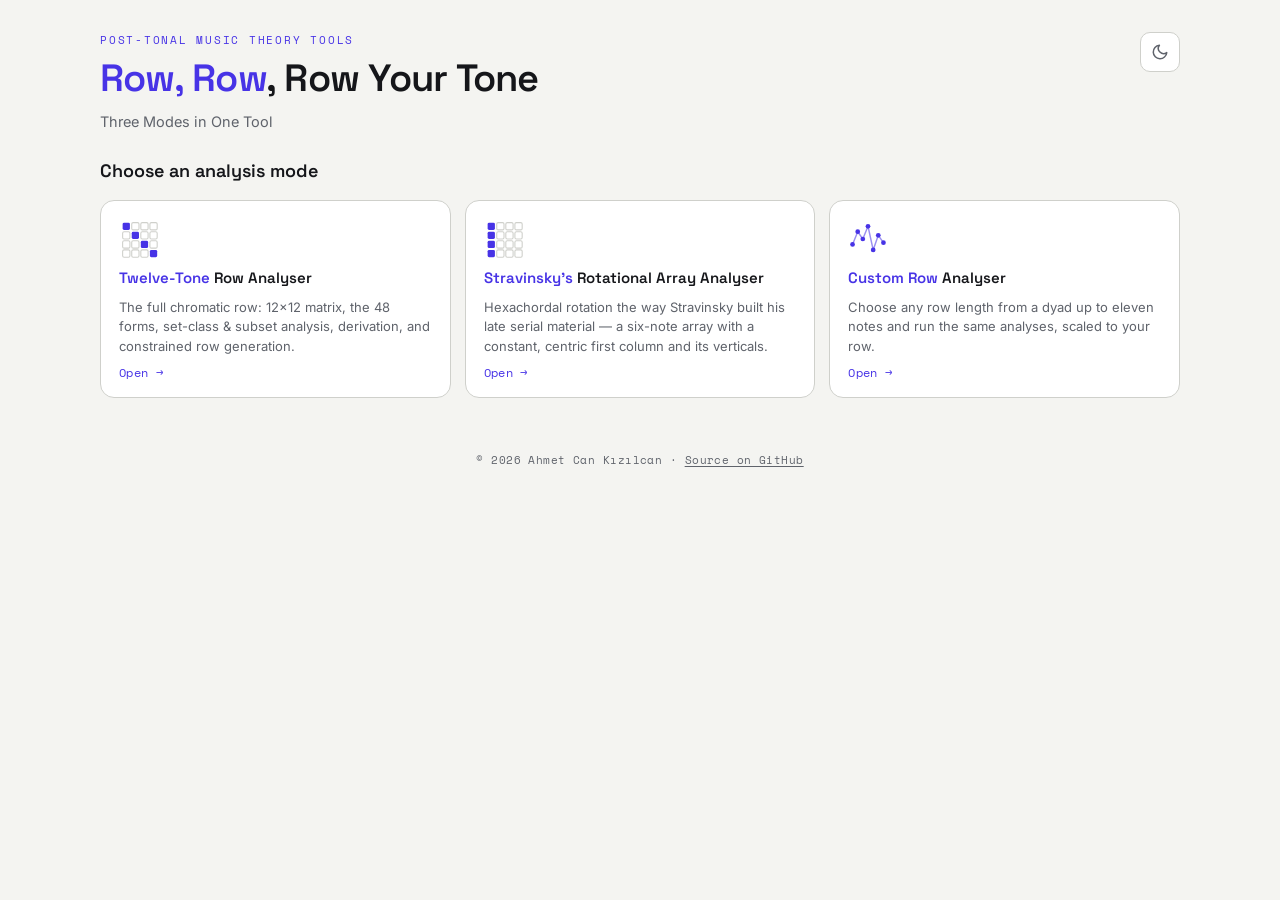
==== commit 850bd629: "Add files via upload" ====
--- a/index.html
+++ b/index.html
@@ -18,690 +18,7 @@
 <link rel="preconnect" href="https://fonts.googleapis.com/">
 <link rel="preconnect" href="https://fonts.gstatic.com/" crossorigin="">
 <link href="https://fonts.googleapis.com/css2?family=Inter:wght@400;500;600;700&family=Space+Grotesk:wght@400;500;600;700&family=Space+Mono:wght@400;700&display=swap" rel="stylesheet">
-<style>
-  :root{
-    --paper:#f4f4f1; --panel:#ffffff; --ink:#15161a; --muted:#74777f;
-    --line:#e5e5e1; --line-strong:#cfd0cb;
-    --accent:#4733e6; --accent-12:rgba(71,51,230,.10); --accent-20:rgba(71,51,230,.20);
-    --signal:#bb6c0c; --signal-12:rgba(187,108,12,.13); --signal-30:rgba(187,108,12,.32);
-    --surface:#ffffff;
-    --fam-p:#4733e6; --fam-i:#0e8a6e; --fam-r:#c0292b; --fam-ri:#b3308a;
-    --error:#b3261e;
-    --tint-soft:rgba(0,0,0,.02);
-    color-scheme:light;
-    --cell:40px; --label-w:48px;
-    --mono:'Space Mono',ui-monospace,SFMono-Regular,Menlo,monospace;
-    --disp:'Space Grotesk',system-ui,-apple-system,sans-serif;
-    --body:'Inter',system-ui,-apple-system,sans-serif;
-  }
-  :root[data-theme="dark"]{
-    --paper:#15161b; --panel:#1e2027; --surface:#272a35;
-    --ink:#e8e9ec; --muted:#9a9da8;
-    --line:#2d2f39; --line-strong:#3c3f4c;
-    --accent:#8f81ff; --accent-12:rgba(143,129,255,.16); --accent-20:rgba(143,129,255,.30);
-    --signal:#e29a3c; --signal-12:rgba(226,154,60,.18); --signal-30:rgba(226,154,60,.42);
-    --fam-p:#9f93ff; --fam-i:#34c79e; --fam-r:#f26d6a; --fam-ri:#e774c0;
-    --error:#ff6f6f;
-    --tint-soft:rgba(255,255,255,.05);
-    color-scheme:dark;
-  }
-  *{box-sizing:border-box}
-  html,body{margin:0}
-  body{background:var(--paper); color:var(--ink); font-family:var(--body); font-size:15px; line-height:1.5; -webkit-font-smoothing:antialiased; padding:32px 24px 80px}
-  .wrap{max-width:1080px; margin:0 auto}
-
-  header{margin-bottom:24px}
-  .eyebrow{font-family:var(--mono); font-size:11px; letter-spacing:.22em; text-transform:uppercase; color:var(--accent); margin:0 0 10px}
-  .lede-toggle{display:none}
-  h1{font-family:var(--disp); font-weight:600; font-size:38px; line-height:1.02; letter-spacing:-.02em; margin:0}
-  h1 .tt{color:var(--accent)}
-  .lede{color:var(--muted); max-width:64ch; margin:0; font-size:14.5px; flex:1 1 360px; min-width:0}
-
-  .card{background:var(--panel); border:1px solid var(--line); border-radius:14px; padding:18px 18px 16px; margin:22px 0}
-  .toggles{display:flex; flex-wrap:wrap; gap:14px 24px; align-items:flex-end; margin-bottom:18px}
-  .field{display:flex; flex-direction:column; gap:7px}
-  label.cap{font-family:var(--mono); font-size:10.5px; letter-spacing:.16em; text-transform:uppercase; color:var(--muted)}
-  .ex-wrap{margin-left:auto; align-self:flex-end; display:flex; flex-direction:column; align-items:flex-end; gap:4px}
-  .ex-note{font-family:var(--mono); font-size:10px; color:var(--muted); letter-spacing:.02em}
-
-  .seg{display:inline-flex; border:1px solid var(--line-strong); border-radius:9px; overflow:hidden; background:var(--paper)}
-  .seg button{font-family:var(--mono); font-size:12px; letter-spacing:.04em; color:var(--muted); background:transparent; border:0; padding:9px 14px; cursor:pointer}
-  .seg button + button{border-left:1px solid var(--line-strong)}
-  .seg button[aria-pressed="true"]{background:var(--ink); color:var(--paper)}
-  .seg button:disabled{cursor:not-allowed; opacity:.38}
-  .seg.locked{opacity:.55}
-  /* segment playback buttons */
-  .seg-pl{ display:inline-flex; align-items:flex-start; gap:6px; margin-left:10px; vertical-align:middle }
-  .seg-play{ display:inline-flex; align-items:center; gap:4px; font:600 10.5px/1 var(--body); padding:3px 8px; border:1px solid var(--line-strong); border-radius:6px; background:var(--surface); color:var(--muted); cursor:pointer; -webkit-tap-highlight-color:transparent; white-space:nowrap; transition:color .12s,border-color .12s,background .12s }
-  .seg-play:hover{ color:var(--accent); border-color:var(--accent) }
-  .seg-play:active{ background:var(--accent-12) }
-  .pl-ic{ flex:0 0 auto }
-  .seg-inv{ font-size:9.5px; padding:3px 6px; color:var(--muted) }
-  .chord-stack{ display:inline-flex; flex-direction:column; align-items:stretch; gap:5px; width:min-content }
-  .inv-row{ display:flex; flex-wrap:wrap; justify-content:center; gap:4px; position:relative }
-  .inv-row::before{ content:''; position:absolute; left:50%; top:-5px; height:5px; border-left:1.5px solid var(--line-strong); transform:translateX(-.75px) }
-  .fam-head{ cursor:pointer; display:flex; align-items:center; gap:8px; user-select:none }
-  .fam-head .fam-chev{ margin-left:auto; transition:transform .15s ease; font-size:11px; color:var(--muted) }
-  .fam.collapsed .fam-head .fam-chev{ transform:rotate(-90deg) }
-  .fam.collapsed .fam-body{ display:none }
-  .fam-head:focus-visible{ outline:2px solid var(--accent); outline-offset:2px }
-  .rowinfo-btn{ margin-left:10px }
-  /* imbricate toggle */
-  .ss-imb{ display:inline-flex; align-items:center; gap:5px; margin-left:12px; vertical-align:middle; font-family:var(--mono); font-size:12px; letter-spacing:.04em; color:var(--muted); background:var(--paper); border:1px solid var(--line-strong); border-radius:9px; padding:9px 14px; cursor:pointer; transition:background .12s,color .12s,border-color .12s }
-  .ss-imb:hover{ color:var(--accent); border-color:var(--accent) }
-  .ss-imb[aria-pressed="true"]{ background:var(--ink); color:var(--paper); border-color:var(--ink) }
-
-  /* palette — all keys uniform */
-  .palette{display:flex; flex-wrap:wrap; gap:7px; margin:2px 0 16px; align-items:flex-end}
-  .pair{display:flex; flex-direction:column; align-items:stretch}
-  .pair-link{display:block; width:100%; height:12px; margin-bottom:3px; color:var(--muted)}
-  .pair.used .pair-link{opacity:.35}
-  .pair-keys{display:flex; gap:6px}
-  .key{font-family:var(--mono); font-size:14px; min-width:54px; height:50px; padding:0 10px; border:1px solid var(--line-strong); border-radius:9px; background:var(--surface); color:var(--ink); cursor:pointer; display:flex; align-items:center; justify-content:center}
-  .key.int{min-width:46px; font-weight:700}
-  .key:not(:disabled):hover{border-color:var(--accent)}
-  .key:focus-visible{outline:2px solid var(--accent); outline-offset:2px}
-  .key:disabled{opacity:.3; cursor:not-allowed}
-
-  .slots-row{display:flex; flex-wrap:wrap; align-items:center; gap:12px 16px; margin-bottom:6px}
-  .slots{display:flex; flex-wrap:wrap; gap:6px}
-  .slot{font-family:var(--mono); font-size:13px; min-width:44px; padding:0 6px; height:38px; border-radius:7px; display:flex; align-items:center; justify-content:center; border:1px solid var(--line); background:var(--paper); color:var(--muted)}
-  .slot.filled{border-color:var(--line-strong); background:var(--panel); color:var(--ink)}
-  .slot.next{border:1.5px dashed var(--accent); color:var(--accent); background:var(--surface)}
-  .slot.playing{background:var(--accent); color:#fff; border-color:var(--accent)}
-  .slot.filled{cursor:grab; touch-action:none; -webkit-user-select:none; user-select:none}
-  .slot.filled:active{cursor:grabbing}
-  .slot.filled:focus-visible{outline:2px solid var(--accent); outline-offset:2px}
-  .slot.dragging{opacity:.32}
-  .slot.drop-before, .slot.drop-after{ box-shadow:0 0 0 2px var(--accent); background:var(--accent-12); color:var(--accent) }
-  .slot-ghost{position:fixed; z-index:9999; pointer-events:none; opacity:.92; margin:0 !important; box-shadow:0 6px 20px rgba(0,0,0,.28); cursor:grabbing}
-  /* QR share modal */
-  .qr-modal{ position:fixed; inset:0; z-index:1000; display:flex; align-items:center; justify-content:center; padding:20px; background:rgba(0,0,0,.55); -webkit-backdrop-filter:blur(2px); backdrop-filter:blur(2px) }
-  .qr-modal[hidden]{ display:none }
-  .qr-card{ position:relative; background:#fff; color:#111; border-radius:14px; padding:24px 22px 18px; width:min(92vw,340px); box-shadow:0 18px 60px rgba(0,0,0,.4); text-align:center }
-  .qr-x{ position:absolute; top:7px; right:9px; border:none; background:transparent; font-size:22px; line-height:1; color:#666; cursor:pointer; padding:4px 9px; border-radius:8px }
-  .qr-x:hover{ background:rgba(0,0,0,.08); color:#111 }
-  .qr-title{ margin:0 0 14px; font:600 14px/1.3 var(--body,system-ui,sans-serif); color:#111 }
-  .qr-holder{ width:min(78vw,256px); height:min(78vw,256px); margin:0 auto }
-  .qr-holder svg{ display:block; width:100%; height:100% }
-  .qr-err{ font:500 13px/1.45 var(--body,system-ui,sans-serif); color:#b00020; padding:34px 8px }
-  .qr-url{ margin:13px 0 15px; font:500 10.5px/1.45 var(--mono,ui-monospace,monospace); color:#555; word-break:break-all; max-height:54px; overflow:auto }
-  .qr-copy{ font:600 12px/1 var(--body,system-ui,sans-serif); padding:9px 18px; border:1px solid #111; border-radius:8px; background:#111; color:#fff; cursor:pointer }
-  .qr-copy:hover{ background:#333 }
-  .play-btn{font-family:var(--mono); font-size:12px; padding:6px 13px; border:1px solid var(--accent-20); border-radius:8px; background:var(--accent-12); color:var(--accent); cursor:pointer; white-space:nowrap; margin-left:auto; flex:none}
-  .play-btn.playing{background:var(--accent); color:#fff; border-color:var(--accent)}
-  .play-btn[hidden]{display:none}
-  .fline.playable{cursor:pointer}
-  .fline.playable:hover{background:var(--accent-12); border-radius:6px}
-  .slot-count{font-family:var(--mono); font-size:11.5px; color:var(--muted); letter-spacing:.06em; white-space:nowrap}
-  .mini-btns{display:flex; gap:8px; flex-wrap:wrap; margin-left:auto}
-  .btn-sm{font-family:var(--disp); font-weight:600; font-size:13px; padding:8px 14px; border-radius:8px; cursor:pointer; border:1px solid var(--line-strong); background:transparent; color:var(--ink)}
-  .btn-sm.primary{background:var(--accent); color:#fff; border-color:transparent}
-  .btn-sm.primary:disabled{background:var(--accent); }
-  .btn-sm:disabled{opacity:.4; cursor:not-allowed}
-  .btn-sm:focus-visible{outline:2px solid var(--accent); outline-offset:2px}
-  .btn-gen{font-size:14px; padding:9px 20px}
-
-  details.type-alt{margin-top:10px; border-top:1px solid var(--line); padding-top:10px}
-  details.type-alt summary{font-family:var(--mono); font-size:11.5px; color:var(--muted); cursor:pointer; letter-spacing:.04em; list-style:none}
-  details.type-alt summary::-webkit-details-marker{display:none}
-  details.type-alt summary::before{content:"▸ "}
-  details.type-alt[open] summary::before{content:"▾ "}
-  .type-row{display:flex; gap:10px; margin-top:10px; flex-wrap:wrap; align-items:center}
-  .type-row input[type=text]{font-family:var(--mono); font-size:14px; color:var(--ink); background:var(--paper); border:1px solid var(--line-strong); border-radius:8px; padding:9px 12px; min-width:260px; flex:1 1 260px; letter-spacing:.04em}
-  .type-row input[type=text]:focus-visible{outline:2px solid var(--accent); outline-offset:1px; border-color:transparent}
-  .type-err{font-family:var(--mono); font-size:12px; color:var(--error); margin-top:8px; min-height:16px}
-
-  @media (prefers-reduced-motion: no-preference){
-    .seg button,.btn-sm,.key,input[type=text]{transition:background .12s ease,color .12s ease,border-color .12s ease,opacity .12s ease}
-    .cell{transition:background .08s ease}
-  }
-
-  .status{margin:2px 0 22px; min-height:22px; font-size:14px}
-  .status .hint{font-family:var(--mono); font-size:12.5px; color:var(--muted); letter-spacing:.03em}
-  .ident{display:flex; flex-wrap:wrap; align-items:center; gap:10px 18px; background:var(--panel); border:1px solid var(--line); border-left:3px solid var(--signal); border-radius:12px; padding:14px 18px}
-  .ident .big{font-family:var(--disp); font-weight:600; font-size:20px}
-  .ident .big b{color:var(--signal)}
-  .ident .meta{font-family:var(--mono); font-size:12.5px; color:var(--muted); letter-spacing:.03em}
-  .ident .meta span{color:var(--ink)}
-  .hidden{display:none !important}
-  /* interval-succession readout (under the matrix) */
-  /* jargon glossary tooltips */
-  .gloss-key{ display:flex; flex-wrap:wrap; gap:6px 18px; margin:0 0 14px; font:500 12.5px/1.6 var(--body); color:var(--muted) }
-  .gloss{ position:relative; display:inline-flex; align-items:center; justify-content:center; width:15px; height:15px; margin-left:4px; border-radius:50%; border:1px solid var(--line-strong); color:var(--muted); font:700 10px/1 var(--body); cursor:help; vertical-align:baseline; user-select:none; transition:background .12s,color .12s,border-color .12s }
-  .gloss:hover, .gloss:focus{ background:var(--accent); border-color:var(--accent); color:#fff; outline:none }
-  .gloss-pop{ position:absolute; top:calc(100% + 8px); left:50%; transform:translateX(-50%); width:260px; max-width:min(280px,72vw); padding:9px 11px; background:var(--panel); color:var(--ink); border:1px solid var(--line-strong); border-radius:8px; box-shadow:0 8px 24px rgba(0,0,0,.20); font:400 12px/1.5 var(--body); text-align:left; opacity:0; visibility:hidden; transition:opacity .12s; z-index:60; pointer-events:none; white-space:normal }
-  .gloss:hover .gloss-pop, .gloss:focus .gloss-pop{ opacity:1; visibility:visible }
-
-  .panel-head{display:flex; align-items:baseline; justify-content:space-between; gap:16px; margin:6px 0 14px; flex-wrap:wrap}
-  .panel-head h2{font-family:var(--disp); font-weight:600; font-size:15px; letter-spacing:.04em; text-transform:uppercase; margin:0}
-  .panel-head .hint{font-family:var(--mono); font-size:11.5px; color:var(--muted); letter-spacing:.04em}
-  .panel-head.collapsible{cursor:pointer; user-select:none; align-items:center; padding:11px 14px 11px 15px; margin:6px -14px 16px; border:1px solid var(--line-strong); border-left:3px solid var(--accent); border-radius:10px; background:var(--panel); transition:background .12s ease, border-color .12s ease, box-shadow .12s ease}
-  .panel-head.collapsible:hover{background:var(--accent-12); box-shadow:0 1px 0 var(--accent-20)}
-  .panel-head.collapsible:focus-visible{outline:2px solid var(--accent); outline-offset:2px}
-  .ph-titles{display:flex; align-items:baseline; gap:16px; flex-wrap:wrap}
-  .chev{display:inline-flex; align-items:center; justify-content:center; width:26px; height:26px; border:1px solid var(--accent-20); border-radius:7px; background:var(--accent-12); color:var(--accent); font-size:12px; line-height:1; transition:transform .15s ease, background .12s ease, border-color .12s ease; flex:none}
-  .panel-head.collapsible:hover .chev{background:var(--accent-20); border-color:var(--accent)}
-  section.collapsed .panel-head.collapsible{background:var(--paper)}
-  section.collapsed .chev{transform:rotate(-90deg)}
-  section.collapsed > :not(.panel-head){display:none}
-
-  .matrix-scroll{overflow:auto; padding-bottom:6px; border-radius:12px}
-  .matrix{display:grid; width:max-content; margin:0 auto; grid-template-columns:var(--label-w) repeat(12, var(--cell)) var(--label-w); font-family:var(--mono)}
-  .cell,.lab,.corner{height:var(--cell); display:flex; align-items:center; justify-content:center; font-size:13px; user-select:none}
-  .cell{width:var(--cell); background:var(--panel); border-right:1px solid var(--line); border-bottom:1px solid var(--line); color:var(--ink); cursor:default}
-  .matrix .cell[data-j="0"]{border-left:1px solid var(--line-strong)}
-  .lab{font-size:11.5px; color:var(--muted); letter-spacing:.02em; background:var(--paper); font-weight:700}
-  .lab.left{justify-content:flex-end; padding-right:8px; position:sticky; left:0; z-index:3}
-  .lab.right{justify-content:flex-start; padding-left:8px}
-  .lab.top,.lab.bottom{height:30px}
-  .corner{background:var(--paper); height:30px}
-  .corner.tl{position:sticky; left:0; z-index:4}
-  .lab.top{position:sticky; top:0}
-  .cell.diag{background:var(--accent-12); color:var(--accent); font-weight:700}
-  .cell.inrow{background:var(--signal-12)}
-  .cell.inrow.diag{background:linear-gradient(0deg,var(--signal-12),var(--signal-12)),var(--accent-12)}
-  .lab.inrow-lab{color:var(--signal)}
-  .lab.inrow-lab::after{content:"●"; font-size:7px; vertical-align:middle; margin-left:4px}
-  .cell.hi{background:var(--accent-20)}
-  .cell.hi.diag{background:var(--accent-20)}
-  .lab.lab-play{cursor:pointer}
-  .lab.lab-play:hover{background:var(--accent-12)}
-  .mx-reroot{display:flex; align-items:center; gap:10px; margin:2px 0 8px; flex-wrap:wrap}
-  .mx-arrow{font-family:var(--mono); font-size:13px; line-height:1; padding:6px 11px; border:1px solid var(--line-strong); border-radius:8px; background:var(--surface); color:var(--ink); cursor:pointer}
-  .mx-arrow:hover{background:var(--accent-12); border-color:var(--accent); color:var(--accent)}
-  .mx-root-lab{font-family:var(--mono); font-size:12.5px; color:var(--ink); letter-spacing:.02em; min-width:128px; text-align:center}
-  .mx-root-lab b{color:var(--accent)}
-  .mx-reset{font-family:var(--mono); font-size:11.5px; padding:6px 11px; border:1px solid var(--line); border-radius:8px; background:transparent; color:var(--muted); cursor:pointer}
-  .mx-reset:hover{color:var(--accent); border-color:var(--accent-20)}
-  .mx-note{font-family:var(--mono); font-size:11px; line-height:1.55; color:var(--muted); margin:0 0 12px; letter-spacing:.01em; max-width:760px}
-  .mx-note b{color:var(--ink); font-weight:700}
-  .readout{font-family:var(--mono); font-size:13px; color:var(--ink); margin-top:14px; min-height:20px; letter-spacing:.03em}
-  .readout .k{color:var(--muted)}
-  .readout b{color:var(--accent)}
-  .legend{display:flex; gap:18px; flex-wrap:wrap; margin-top:14px; font-family:var(--mono); font-size:11px; color:var(--muted); letter-spacing:.03em}
-  .legend i{display:inline-block; width:12px; height:12px; border-radius:3px; vertical-align:-2px; margin-right:6px}
-  .legend .d{background:var(--accent-12); border:1px solid var(--accent-20)}
-  .legend .s{background:var(--signal-12); border:1px solid var(--signal-30)}
-  .empty{border:1px dashed var(--line-strong); border-radius:12px; padding:46px 24px; text-align:center; color:var(--muted); background:var(--panel)}
-  .empty .mono{font-family:var(--mono); font-size:13px; letter-spacing:.04em}
-
-  .forms{margin-top:46px}
-  .build{margin:42px 0}
-  .build-controls{display:flex; flex-wrap:wrap; gap:12px 16px; align-items:center; margin-bottom:12px}
-  .src-row{display:flex; flex-wrap:wrap; gap:10px 12px; align-items:center; margin:-2px 0 14px}
-  .src-row[hidden]{display:none}
-  .path-switch{margin:0 0 16px}
-  .path-switch[hidden]{display:none}
-  body.path-generate #entry-area{display:none}
-  body.path-input #build-section{display:none}
-  body.path-generate .toggles .field:not(.lk){display:none}
-  body.path-generate:not(.has-row) .toggles{display:none}
-  body.path-generate:not(.has-row) #input-card{display:none}
-  body:not(.has-row) #matrix-section{display:none}
-  #undo, #clear{border-color:transparent; color:var(--muted); font-weight:500}
-  #undo:hover:not(:disabled), #clear:hover:not(:disabled){border-color:var(--line-strong); color:var(--ink)}
-  body.path-generate:not(.has-row) #status{display:none}
-  body:not(.has-row) #export-cluster{display:none}
-  body:not(.has-row) .toggles .lk{display:none}
-  .src-lbl{font-family:var(--mono); font-size:10.5px; color:var(--muted); text-transform:uppercase; letter-spacing:.06em}
-  .seg-src button{padding:7px 11px; font-size:11px}
-  .build-info{font-family:var(--mono); font-size:12px; color:var(--muted); margin-bottom:10px; line-height:1.5}
-  .build-info b{color:var(--accent)}
-  .con-input{font-family:var(--mono); font-size:13px; padding:8px 12px; border-radius:8px; border:1px solid var(--line-strong); background:transparent; color:var(--ink); flex:0 1 320px; min-width:220px}
-  .con-input:focus-visible{outline:2px solid var(--accent); outline-offset:1px}
-  .con-read{font-family:var(--mono); font-size:11.5px; color:var(--muted)}
-  .con-read.bad{color:var(--signal)}
-  .con-read b{color:var(--accent)}
-  #build-body{display:flex; flex-direction:column; gap:9px}
-  .gen-op.alt{background:var(--signal-12); color:var(--signal)}
-  .build-detail{font-family:var(--mono); font-size:11px; color:var(--muted); flex:1 1 100%; margin-top:-2px; letter-spacing:.02em}
-  .forms-grid{display:grid; grid-template-columns:repeat(2,minmax(0,1fr)); gap:22px}
-  .row-sym{font-family:var(--mono); font-size:12px; color:var(--muted); margin:-6px 0 14px; letter-spacing:.02em}
-  .row-sym b{color:var(--accent)}
-  @media (max-width:760px){ .forms-grid{grid-template-columns:1fr} }
-  .fam{background:var(--panel); border:1px solid var(--line); border-radius:12px; padding:14px 14px 8px}
-  .fam h3{font-family:var(--disp); font-weight:600; font-size:13px; letter-spacing:.03em; margin:0 0 10px; display:flex; gap:8px; align-items:baseline}
-  .fam h3 .tag{font-family:var(--mono); font-size:10px; color:var(--muted); letter-spacing:.1em}
-  .fline{display:grid; grid-template-columns:46px 1fr; align-items:center; gap:10px; padding:3px 0; border-bottom:1px solid var(--line)}
-  .fline:last-child{border-bottom:0}
-  .fline .flab{font-family:var(--mono); font-size:11.5px; color:var(--muted); font-weight:700}
-  .fline .fpc{font-family:var(--mono); font-size:12.5px; letter-spacing:.06em; white-space:nowrap; overflow-x:auto}
-  .fline.mark{background:var(--signal-12); border-radius:6px}
-  .fline.mark .flab{color:var(--signal)}
-  /* colour-coded form families (matches the 48-forms demo): P accent, I green, R signal, RI magenta */
-  .fam.fam-p{border-top:3px solid var(--fam-p)}  .fam.fam-p h3,  .fam.fam-p h3 .tag{color:var(--fam-p)}
-  .fam.fam-i{border-top:3px solid var(--fam-i)}  .fam.fam-i h3,  .fam.fam-i h3 .tag{color:var(--fam-i)}
-  .fam.fam-r{border-top:3px solid var(--fam-r)}  .fam.fam-r h3,  .fam.fam-r h3 .tag{color:var(--fam-r)}
-  .fam.fam-ri{border-top:3px solid var(--fam-ri)} .fam.fam-ri h3, .fam.fam-ri h3 .tag{color:var(--fam-ri)}
-
-  /* subset analysis (Block 2) */
-  .sub-controls{margin:2px 0 16px}
-  .seg-strip{display:flex; flex-wrap:wrap; gap:12px; margin:4px 0 20px}
-  .seg-grp{display:flex; flex-direction:column; gap:5px; align-items:center; width:min-content}
-  .seg-grp .glab{font-family:var(--mono); font-size:10.5px; letter-spacing:.1em; color:var(--accent); text-transform:uppercase; font-weight:700; text-align:center}
-  .seg-grp .gcells{display:flex; gap:5px}
-  .seg-cell{font-family:var(--mono); font-size:13px; min-width:40px; height:38px; padding:0 6px; display:flex; align-items:center; justify-content:center; border-radius:7px; border:1px solid var(--accent-20); background:var(--accent-12); color:var(--ink)}
-  .sc-cards{display:grid; grid-template-columns:repeat(auto-fill,minmax(210px,1fr)); gap:12px; margin-bottom:18px}
-  .sc-card{border:1px solid var(--line); border-radius:10px; padding:12px 14px; background:var(--panel)}
-  .sc-card h4{font-family:var(--disp); font-weight:600; font-size:13px; margin:0 0 9px; display:flex; flex-wrap:wrap; justify-content:space-between; gap:8px; align-items:baseline}
-  .sc-card h4 .tag{font-family:var(--mono); font-size:10px; color:var(--accent); letter-spacing:.06em}
-  .sc-name{color:var(--accent); font-weight:600}
-  .gname{display:block; margin-top:3px; max-width:132px; font-family:var(--mono); font-size:10px; line-height:1.25; color:var(--accent); text-align:center}
-  .sc-row{display:flex; justify-content:space-between; gap:10px; padding:3px 0; border-top:1px solid var(--line)}
-  .sc-row:first-of-type{border-top:0}
-  .sc-row .k{font-family:var(--mono); color:var(--muted); font-size:10.5px; letter-spacing:.04em; text-transform:uppercase}
-  .sc-row .v{font-family:var(--mono); color:var(--ink); font-size:12.5px}
-  .sc-summary{background:var(--panel); border:1px solid var(--line); border-left:3px solid var(--accent); border-radius:10px; padding:12px 16px; margin-bottom:6px; font-size:13.5px}
-  .sc-summary.derived{border-left-color:var(--signal); background:var(--signal-12)}
-  .sc-summary b{color:var(--accent)}
-  .sc-summary.derived b{color:var(--signal)}
-  .rel-table{width:100%; border-collapse:collapse; margin-bottom:8px}
-  .rel-table th,.rel-table td{text-align:left; padding:7px 10px; border-bottom:1px solid var(--line); font-family:var(--mono); font-size:12.5px}
-  .rel-table th{font-size:10px; letter-spacing:.08em; color:var(--muted); text-transform:uppercase}
-  .rel-table td.rel{color:var(--accent)}
-  .sc-sym{color:var(--muted)}
-  .rel-matrix{table-layout:auto}
-  .rel-matrix th,.rel-matrix td{text-align:center; padding:6px 9px; white-space:nowrap}
-  .rel-matrix th.rowh{text-align:right; font-weight:700}
-  .rel-matrix td.diag{color:var(--line-strong); background:var(--tint-soft)}
-  .rel-note{font-family:var(--mono); font-size:11px; color:var(--muted); margin:2px 0 8px; line-height:1.5}
-  .rel-note b{color:var(--ink)}
-  .clock-row{display:flex; flex-wrap:wrap; gap:18px; margin:4px 0 6px}
-  .clock-cell{display:flex; flex-direction:column; align-items:center; gap:3px}
-  .clock-cell .clab{font-family:var(--mono); font-size:10.5px; letter-spacing:.1em; text-transform:uppercase; font-weight:700}
-  .clock-cell .cpcs{font-family:var(--mono); font-size:11px; color:var(--ink)}
-  .clock-cell .cname{font-family:var(--mono); font-size:9.5px; max-width:128px; line-height:1.2; text-align:center}
-  .clock-svg{display:block}
-  .comb-box{border:1px solid var(--line); border-radius:10px; padding:14px 16px; background:var(--panel); margin-top:14px}
-  .comb-box .ctype{font-family:var(--disp); font-weight:600; font-size:15px; margin-bottom:6px}
-  .comb-box .ctype b{color:var(--signal)}
-  .comb-rel{font-family:var(--mono); font-size:12.5px; color:var(--muted); margin-bottom:10px}
-  .comb-rel b{color:var(--accent)}
-  .comb-line{font-family:var(--mono); font-size:12.5px; padding:3px 0; display:flex; gap:10px; align-items:baseline}
-  .comb-line .cf{color:var(--muted); min-width:130px; letter-spacing:.03em}
-  .comb-line .cv{color:var(--accent)}
-  .comb-note{font-family:var(--mono); font-size:11px; color:var(--muted); margin-top:10px; letter-spacing:.03em}
-
-  /* row generator (Block 3) */
-  .gen-scinfo{font-family:var(--mono); font-size:11.5px; color:var(--ink)}
-  .gen-scinfo b{color:var(--accent)}
-  .ops{display:flex; gap:6px; flex-wrap:wrap}
-  .op-btn{font-family:var(--mono); font-size:12px; padding:8px 13px; border:1px solid var(--line-strong); border-radius:8px; background:var(--surface); color:var(--muted); cursor:pointer; transition:background .12s ease, color .12s ease, border-color .12s ease}
-  .op-btn:not([aria-pressed="true"]):hover{border-color:var(--accent-20); color:var(--ink)}
-  .op-btn[aria-pressed="true"]{background:var(--accent); border-color:var(--accent); color:#fff; font-weight:600; box-shadow:0 1px 0 rgba(71,51,230,.25)}
-  #gen-body{margin-top:18px; display:flex; flex-direction:column; gap:9px}
-  .gen-count{font-family:var(--mono); font-size:11.5px; color:var(--muted); letter-spacing:.03em; margin-bottom:6px; display:flex; align-items:center; gap:10px; flex-wrap:wrap}
-  .gen-count b{color:var(--accent)}
-  .gen-item{display:flex; flex-wrap:wrap; align-items:center; gap:9px 14px; border:1px solid var(--line); border-radius:10px; padding:9px 12px; background:var(--panel)}
-  .gen-ops{display:flex; gap:5px; flex-wrap:wrap; flex:0 0 auto}
-  .gen-op{font-family:var(--mono); font-size:10px; padding:3px 7px; border-radius:6px; background:var(--accent-12); color:var(--accent); letter-spacing:.03em}
-  .gen-op.cell{background:var(--signal-12); color:var(--signal)}
-  .gen-pcs{font-family:var(--mono); font-size:13px; color:var(--ink); flex:1 1 240px; letter-spacing:.02em}
-  .gen-load{font-family:var(--mono); font-size:11px; padding:6px 13px; border:1px solid var(--accent-20); border-radius:8px; background:var(--accent-12); color:var(--accent); cursor:pointer; white-space:nowrap}
-  .gen-copyall{margin-left:auto; font-family:var(--mono); font-size:10.5px; letter-spacing:.02em; padding:5px 11px; border:1px solid var(--line-strong); border-radius:7px; background:transparent; color:var(--ink); cursor:pointer; white-space:nowrap}
-  .gen-copyall:hover{border-color:var(--accent); color:var(--accent)}
-  .mb-change:disabled{opacity:.45; cursor:default}
-  .gen-load:hover{background:var(--accent-20)}
-  .gen-empty{font-family:var(--mono); font-size:12.5px; color:var(--muted)}
-  .btn-gen2{font-family:var(--mono); font-size:12.5px; padding:9px 18px; border:1px solid var(--accent); border-radius:9px; background:var(--accent); color:#fff; cursor:pointer}
-  .btn-gen2:disabled{background:var(--line-strong); border-color:var(--line-strong); color:#fff; cursor:not-allowed}
-
-  .derive-zone{margin-top:16px; padding:14px 16px; border:1px solid var(--accent-20); background:var(--accent-12); border-radius:10px; display:flex; flex-direction:column; gap:10px}
-  .dz-head{display:flex; flex-wrap:wrap; align-items:baseline; gap:6px 14px; justify-content:space-between}
-  .dz-title{font-family:var(--disp); font-weight:600; font-size:13.5px; color:var(--accent); letter-spacing:.01em}
-  .dz-row{display:flex; flex-wrap:wrap; align-items:center; gap:10px}
-  .dz-lbl{font-family:var(--mono); font-size:10.5px; letter-spacing:.09em; text-transform:uppercase; color:var(--ink)}
-  .dz-row .op-btn{min-width:46px; text-align:center}
-  .dz-note{font-family:var(--mono); font-size:11px; color:var(--muted)}
-  .dz-na{font-family:var(--mono); font-size:11px; color:var(--signal); margin:2px 0 2px}
-  .dz-hint{margin-top:14px; font-family:var(--mono); font-size:12px; color:var(--muted)}
-  /* export cluster (top-right of header) */
-  .head-row{display:flex; justify-content:space-between; align-items:flex-start; gap:24px 28px; flex-wrap:wrap; margin-top:14px}
-  .export-cluster{flex:0 0 auto; max-width:100%}
-  .exp-controls{display:grid; grid-template-columns:auto auto auto auto; grid-template-areas:"target fmt copy run" "clabel cfmt preview run" ". . warn warn"; gap:8px; justify-content:end; align-items:start}
-  .exp-controls #exp-target{grid-area:target}
-  .exp-controls #exp-fmt{grid-area:fmt}
-  .exp-controls .exp-cell.copy{grid-area:copy}
-  .exp-controls #exp-run{grid-area:run; align-self:stretch; min-width:120px; display:flex; align-items:center; justify-content:center}
-  .exp-controls .cite-label{grid-area:clabel}
-  .exp-controls #cite-fmt{grid-area:cfmt}
-  .exp-controls #cite-preview{grid-area:preview}
-  .exp-controls #exp-warn{grid-area:warn}
-  .exp-cell{display:flex; flex-direction:column; gap:5px}
-  .cite-label{align-self:center; justify-self:start; font-family:var(--disp); font-weight:600; font-size:13px; color:var(--ink); white-space:nowrap}
-  .exp-select{font-family:var(--disp); font-weight:600; font-size:13px; padding:8px 30px 8px 12px; border-radius:8px; border:1px solid var(--line-strong); background:transparent; color:var(--ink); cursor:pointer; -webkit-appearance:none; appearance:none; background-image:url("data:image/svg+xml,%3Csvg xmlns='http://www.w3.org/2000/svg' width='10' height='6'%3E%3Cpath d='M1 1l4 4 4-4' fill='none' stroke='%23999' stroke-width='1.4'/%3E%3C/svg%3E"); background-repeat:no-repeat; background-position:right 11px center}
-  .exp-controls .btn-sm{padding:8px 13px}
-  .exp-controls .btn-sm:disabled, .exp-select:disabled{opacity:.34; cursor:not-allowed}
-  .exp-note{min-height:15px; margin:0; font-family:var(--mono); font-size:11.5px; color:var(--accent); opacity:0; transition:opacity .15s ease; text-align:center}
-  .exp-note.show{opacity:1}
-  .exp-warn{min-height:15px; margin:0; font-family:var(--mono); font-size:11px; color:var(--signal); text-align:center; opacity:0; transition:opacity .15s ease}
-  .exp-warn.show{opacity:1}
-  /* citation modal */
-  .modal-overlay{position:fixed; inset:0; z-index:1000; display:flex; align-items:center; justify-content:center; padding:20px; background:rgba(21,22,26,.40); -webkit-backdrop-filter:blur(5px); backdrop-filter:blur(5px)}
-  .modal-overlay[hidden]{display:none}
-  .modal{background:var(--panel); color:var(--ink); border:1px solid var(--line-strong); border-radius:14px; padding:20px 22px 18px; max-width:560px; width:100%; max-height:85vh; overflow:auto; box-shadow:0 18px 50px rgba(0,0,0,.28)}
-  .modal-head{display:flex; align-items:baseline; justify-content:space-between; gap:12px; margin-bottom:12px}
-  .modal-head h3{font-family:var(--disp); font-weight:600; font-size:16px; margin:0}
-  .modal-fmt{font-family:var(--mono); font-size:11px; color:var(--accent); letter-spacing:.06em; text-transform:uppercase}
-  .modal-x{ border:none; background:transparent; font-size:22px; line-height:1; color:var(--muted); cursor:pointer; padding:0 2px; border-radius:6px }
-  .modal-x:hover{ color:var(--ink) }
-  .mxiv-note{ font-size:12px; color:var(--muted); margin:0 0 14px; line-height:1.5 }
-  .mxiv-form{ margin-bottom:13px }
-  .mxiv-form:last-child{ margin-bottom:0 }
-  .mxiv-lab{ font-family:var(--mono); font-size:11px; font-weight:600; letter-spacing:.05em; text-transform:uppercase; margin-bottom:5px }
-  .mxiv-tag{ color:var(--muted); font-weight:400 }
-  .mxiv-seq{ display:flex; flex-wrap:wrap; align-items:center; gap:3px; font-family:var(--mono); font-size:13px }
-  .mxiv-n{ min-width:22px; text-align:center; padding:2px 4px; color:var(--ink) }
-  .mxiv-i{ min-width:17px; text-align:center; font-size:10px; color:var(--muted); background:var(--surface); border:1px solid var(--line); border-radius:4px; padding:1px 2px }
-  .cite-text{font-family:var(--mono); font-size:13px; line-height:1.55; color:var(--ink); background:var(--paper); border:1px solid var(--line); border-radius:9px; padding:14px 16px; white-space:pre-wrap; word-break:break-word; margin:0}
-  .modal-foot{display:flex; align-items:center; gap:14px; margin-top:14px}
-  .cite-copied{font-family:var(--mono); font-size:12px; color:var(--accent); opacity:0; transition:opacity .15s ease}
-  .cite-copied.show{opacity:1}
-  #export-open, #export-close, #export-backdrop{ display:none }
-  @media (max-width:640px){
-    .export-cluster{text-align:left} .exp-controls,.exp-note{justify-content:flex-start; text-align:left}
-    body.has-row:not(.no-export) #export-open{ display:inline-flex }
-    #export-cluster{ display:none }
-    body.exp-modal-open.has-row:not(.no-export) #export-backdrop{ display:block; position:fixed; inset:0; z-index:900; background:rgba(21,22,26,.40); -webkit-backdrop-filter:blur(5px); backdrop-filter:blur(5px) }
-    body.exp-modal-open.has-row:not(.no-export) #export-cluster{ display:block; position:fixed; z-index:901; top:50%; left:50%; transform:translate(-50%,-50%); width:calc(100vw - 32px); max-width:420px; max-height:calc(100vh - 64px); overflow:auto; background:var(--paper); border:1px solid var(--line); border-radius:14px; padding:18px 16px; box-shadow:0 18px 50px rgba(0,0,0,.35) }
-    body.exp-modal-open.has-row:not(.no-export) #export-close{ display:flex }
-    #export-close{ position:absolute; top:8px; right:8px; align-items:center; justify-content:center; width:30px; height:30px; border:none; background:transparent; font-size:22px; line-height:1; color:var(--muted); cursor:pointer; border-radius:7px }
-    #export-close:hover{ color:var(--ink) }
-  }
-  footer{margin-top:54px; color:var(--muted); font-family:var(--mono); font-size:11px; letter-spacing:.04em; text-align:center}
-  footer a{color:inherit; text-decoration:underline; text-underline-offset:2px}
-  footer a:hover{color:var(--accent)}
-
-  /* ===== mode gate ===== */
-  #mode-gate{margin-top:4px}
-  .gate-intro{margin:0 0 16px}
-  .gate-h{font-family:var(--disp); font-weight:600; font-size:18px; margin:0 0 4px; color:var(--ink)}
-  .mode-cards{display:grid; grid-template-columns:repeat(3,1fr); gap:14px}
-  .mode-card{position:relative; display:flex; flex-direction:column; gap:8px; text-align:left; padding:18px 18px 16px; border:1px solid var(--line-strong); border-radius:14px; background:var(--panel); cursor:pointer; font:inherit; transition:border-color .15s ease, box-shadow .15s ease, transform .05s ease}
-  .mode-card:hover{border-color:var(--accent); box-shadow:0 4px 18px rgba(71,51,230,.10)}
-  .mode-card:active{transform:translateY(1px)}
-  .mode-card .mc-title{font-family:var(--disp); font-weight:600; font-size:15px; color:var(--ink)}
-  .mode-card .mc-title .tt{color:var(--accent)}
-  .uneven-layout{border:1px solid var(--line); border-radius:9px; padding:10px 12px; margin:8px 0; background:var(--panel)}
-  .uneven-layout .ul-title{font-family:var(--mono); font-size:11.5px; letter-spacing:.04em; color:var(--muted); margin-bottom:6px; text-transform:uppercase}
-  #custom-len{display:none}
-  body.mode-custom #custom-len{display:block}
-  .custom-len .cl-btns{display:flex; flex-wrap:wrap; gap:6px; margin:8px 0 6px}
-  .custom-len .cl-btn{font-family:var(--mono); font-size:13px; min-width:38px; height:38px; padding:0 10px; border:1px solid var(--line-strong); border-radius:8px; background:var(--surface); color:var(--ink); cursor:pointer}
-  .custom-len .cl-btn.on{background:var(--accent); color:#fff; border-color:var(--accent)}
-  .custom-len .cl-note{display:block; font-family:var(--mono); font-size:10.5px; color:var(--muted); letter-spacing:.02em; max-width:660px}
-  .mode-card .mc-desc{font-size:13px; line-height:1.5; color:var(--muted); flex:1}
-  .mode-card .mc-go{font-family:var(--mono); font-size:11.5px; letter-spacing:.03em; color:var(--accent)}
-  .mode-card.next{border-style:dashed}
-
-  /* ===== mode bar ===== */
-  #mode-bar{display:flex; align-items:center; gap:10px; margin:2px 0 18px; padding:9px 14px; border:1px solid var(--line); border-radius:10px; background:var(--panel)}
-  #mode-bar[hidden]{display:none}
-  .mb-label{font-family:var(--mono); font-size:10.5px; letter-spacing:.16em; text-transform:uppercase; color:var(--muted)}
-  .mb-name{font-family:var(--disp); font-weight:600; font-size:14px; color:var(--ink); flex:1}
-  .mb-change{font:inherit; font-family:var(--mono); font-size:12px; padding:7px 12px; border:1px solid var(--line-strong); border-radius:8px; background:transparent; color:var(--ink); cursor:pointer}
-  .mb-change:hover{border-color:var(--accent); color:var(--accent)}
-
-  /* hide the header export cluster outside the twelve-tone mode */
-  body.no-export #export-cluster{display:none}
-
-  /* ===== rotational arrays (Stravinsky) ===== */
-  .strav-ident{margin:0 0 6px}
-  .strav-ident .si-row{display:flex; flex-wrap:wrap; gap:6px 18px; margin:6px 0 0; font-size:13px}
-  .strav-ident .si-k{font-family:var(--mono); font-size:11px; color:var(--muted); margin-right:6px}
-  .strav-ident .si-v{font-family:var(--mono); color:var(--ink)}
-  .strav-ident .si-v.sc{font-family:var(--disp); font-weight:600; color:var(--accent)}
-  .strav-forms{display:flex; gap:8px; align-items:center; margin:18px 0 4px; flex-wrap:wrap}
-  .strav-forms .sf-lbl{font-family:var(--mono); font-size:10.5px; letter-spacing:.14em; text-transform:uppercase; color:var(--muted); margin-right:2px}
-  .sf-btn{font:inherit; font-family:var(--disp); font-weight:600; font-size:13px; padding:7px 14px; border:1px solid var(--line-strong); border-radius:8px; background:transparent; color:var(--ink); cursor:pointer}
-  .sf-btn[aria-pressed="true"]{background:var(--accent); border-color:var(--accent); color:#fff}
-  .arr-title{display:flex; align-items:baseline; gap:10px; margin:14px 0 8px}
-  .arr-title h3{font-family:var(--disp); font-weight:600; font-size:14px; margin:0; color:var(--ink)}
-  .arr-title .arr-sub{font-family:var(--mono); font-size:11px; color:var(--muted)}
-  .rot-scroll{overflow-x:auto; -webkit-overflow-scrolling:touch}
-  table.rot{border-collapse:collapse; font-family:var(--mono); font-size:13px}
-  table.rot th,table.rot td{border:1px solid var(--line); padding:6px 9px; text-align:center; min-width:34px; white-space:nowrap}
-  table.rot th{color:var(--muted); font-weight:400; font-size:11px; background:var(--tint-soft)}
-  table.rot th.rlab{text-align:right; background:transparent; color:var(--ink); font-family:var(--disp); font-weight:600}
-  table.rot tr:first-child th{border-bottom:2px solid var(--accent)}  /* line dividing the vertical (column) headers from the notes */
-  table.rot th:first-child{border-right:2px solid var(--accent)}       /* line dividing the degree (row) labels from the notes */
-  table.rot th.rlab .tn{display:block; font-family:var(--mono); font-weight:400; font-size:10px; color:var(--muted)}
-  table.rot td.cen{background:var(--accent-12); color:var(--accent); font-weight:700}
-  .strav-note{font-size:13px; line-height:1.6; color:var(--muted); margin:18px 0 0; max-width:72ch}
-  .strav-note b{color:var(--ink)}
-
-  /* example controls: each mode shows its own dropdown */
-  .strav-ex-sel{display:none; font:inherit; font-family:var(--mono); font-size:12px; padding:6px 10px; border:1px solid var(--line-strong); border-radius:8px; background:var(--panel); color:var(--ink); cursor:pointer; max-width:240px}
-  .strav-ex-sel:hover{border-color:var(--accent)}
-  body.mode-twelve #ex-12{display:inline-block}
-  body.mode-stravinsky #strav-ex{display:inline-block}
-  body.mode-custom #ex-custom{display:inline-block}
-  body.mode-custom #bk-allint, body.mode-custom #bk-allcomb{display:none}
-  .action-stack{display:flex; flex-direction:column; align-items:stretch; gap:8px; width:fit-content; margin-left:auto}
-  .ex-row{display:flex; gap:8px; align-items:center}
-  .ex-row .strav-ex-sel{flex:1 1 0; width:0; min-width:0; max-width:none}
-  .ex-row #rand-row{flex:0 0 auto; white-space:nowrap}
-  .action-stack .mini-btns{margin-left:0}
-  .action-stack .ex-note{text-align:right; align-self:flex-end}
-
-  /* intervals toggle on the array (left-aligned, its own line) */
-  .iv-toggle{display:inline-block; margin:2px 0 12px; font:inherit; font-family:var(--mono); font-size:11px; padding:6px 12px; border:1px solid var(--line-strong); border-radius:7px; background:transparent; color:var(--ink); cursor:pointer}
-  .iv-toggle[aria-pressed="true"]{background:var(--accent); border-color:var(--accent); color:#fff}
-
-  /* selectable row/vertical hexachord picker (Stravinsky subset analysis) */
-  .hexpick{margin:2px 0 12px}
-  .hp-group{margin:0 0 12px}
-  .hp-glabel{font-family:var(--mono); font-size:10.5px; letter-spacing:.14em; text-transform:uppercase; color:var(--muted); margin:0 0 6px}
-  .hp-cards{display:flex; flex-wrap:wrap; gap:8px}
-  .hp-card{display:flex; flex-direction:column; align-items:flex-start; gap:2px; min-width:96px; text-align:left; border:1px solid var(--line-strong); border-radius:9px; padding:8px 11px; background:var(--panel); color:var(--ink); cursor:pointer; font:inherit}
-  .hp-card:hover{border-color:var(--accent)}
-  .hp-card[aria-pressed="true"]{border-color:var(--accent); background:var(--accent-12); box-shadow:inset 0 0 0 1px var(--accent)}
-  .hp-card .hp-k{font-family:var(--disp); font-weight:600; font-size:13px; color:var(--ink)}
-  .hp-card .hp-p{font-family:var(--mono); font-size:12px; color:var(--ink)}
-  .hp-card .hp-sc{font-family:var(--disp); font-weight:600; font-size:11px; color:var(--accent)}
-  .hp-card.off{opacity:.4; cursor:default; box-shadow:none}
-  .hp-card.off:hover{border-color:var(--line-strong)}
-  .hp-card.off .hp-sc{color:var(--muted)}
-  .hp-selhead{display:flex; flex-wrap:wrap; align-items:baseline; gap:6px 14px; margin:4px 0 14px; padding:10px 13px; background:var(--panel); border:1px solid var(--line); border-left:3px solid var(--accent); border-radius:10px}
-  .hp-selhead .hp-selk{font-family:var(--disp); font-weight:600; font-size:13px; color:var(--ink)}
-  .hp-selhead .hp-selp{font-family:var(--mono); font-size:13px; color:var(--ink)}
-  .hp-selhead .hp-selsc{font-family:var(--mono); font-size:12px; color:var(--accent)}
-
-  /* interval-annotated rotational array (notes + horizontal & vertical intervals) */
-  .rot-grid{display:grid; font-family:var(--mono); font-size:13px; width:max-content; align-items:stretch}
-  .rg-corner{}
-  .rg-head{font-size:11px; color:var(--muted); text-align:center; padding:3px 6px; align-self:end}
-  .rg-lab{display:flex; flex-direction:column; justify-content:center; align-items:flex-end; text-align:right; font-family:var(--disp); font-weight:600; color:var(--ink); padding:4px 10px 4px 0; white-space:nowrap}
-  .rg-lab .tn{font-family:var(--mono); font-weight:400; font-size:10px; color:var(--muted)}
-  .rg-cell{display:flex; align-items:center; justify-content:center; border:1px solid var(--line); padding:6px 9px; text-align:center; min-width:34px}
-  .rg-cell.cen{background:var(--accent-12); color:var(--accent); font-weight:700}
-  .rg-h{display:flex; align-items:center; justify-content:center; font-size:10px; color:var(--muted); padding:0 3px; min-width:20px}
-  .rg-v{display:flex; align-items:center; justify-content:center; font-size:10px; color:var(--muted); padding:2px 0}
-  .rg-gap{}
-  .rg-legend{font-family:var(--mono); font-size:10.5px; color:var(--muted); margin:10px 0 0; max-width:74ch; line-height:1.55}
-
-  /* ============ mobile / touch layer (iOS + Android) ============ */
-  html{ -webkit-text-size-adjust:100%; text-size-adjust:100% }
-  body{ -webkit-tap-highlight-color:rgba(71,51,230,.18) }
-  .matrix-scroll{ max-width:100%; -webkit-overflow-scrolling:touch }
-
-  @media (max-width:720px){
-    body{ padding:18px 14px 64px; padding-left:max(14px,env(safe-area-inset-left)); padding-right:max(14px,env(safe-area-inset-right)); overflow-x:hidden }
-    h1{ font-size:30px }
-    .lede{ font-size:14px }
-    .card{ padding:14px 13px 13px; margin:18px 0; border-radius:12px }
-    /* header: title + export each take a full row */
-    .head-row{ gap:14px }
-    .export-cluster{ flex:1 1 100%; width:100% }
-    .exp-controls{ grid-template-columns:1fr 1fr; grid-template-areas:"clabel clabel" "cfmt cfmt" "preview preview" "warn warn" "target fmt" "copy copy" "run run"; justify-content:stretch; justify-items:stretch; gap:7px }
-    .exp-controls .exp-select{ min-height:40px }
-    .exp-controls #exp-run{ align-self:auto; min-width:0 }
-    .exp-controls #exp-warn{ text-align:left }
-    /* first load shows the note/integer picker — export appears once a row exists */
-    body:not(.has-row) #export-cluster{ display:none }
-    /* mode gate + arrays on mobile */
-    .mode-cards{ grid-template-columns:1fr }
-    #mode-bar{ flex-wrap:wrap; align-items:center; gap:8px 10px }
-    .mb-name{ order:-1; flex:1 1 100%; min-width:0; white-space:nowrap; overflow:hidden; text-overflow:ellipsis; font-size:15.5px; line-height:1.25 }
-    .mb-change{ min-height:40px }
-    .sf-btn{ min-height:40px }
-    table.rot{ font-size:12px } table.rot th,table.rot td{ padding:5px 7px; min-width:30px }
-    .rot-grid{ font-size:12px } .rg-cell{ padding:5px 7px; min-width:30px } .rg-lab{ padding:3px 7px 3px 0 } .strav-ex-sel{ max-width:200px }
-    .hp-card{ min-width:84px }
-    .cite-label{ justify-self:start; white-space:normal; font-size:16px }
-    .modal{ padding:16px 16px 14px }
-    .cite-text{ font-size:12.5px }
-    /* segmented controls: wide groups (e.g. the constraint picker) wrap instead of overflowing */
-    .seg{ flex-wrap:wrap; min-width:0; max-width:100% }
-    /* comfortable tap targets (>=44px where it counts) */
-    .seg button{ padding:12px 16px; min-height:44px; font-size:13px; flex:1 0 auto }
-    .seg-src button{ padding:10px 12px; font-size:11.5px }
-    .btn-sm{ padding:11px 12px; font-size:14px; min-height:44px }
-    .exp-controls .btn-sm{ padding:10px 14px; min-height:40px }
-    .btn-gen{ padding:12px 14px }
-    .op-btn{ padding:11px 14px; font-size:12.5px; min-height:42px }
-    .dz-row .op-btn{ min-width:46px }
-    .gen-load{ padding:10px 15px; font-size:12px; min-height:42px }
-    .gen-copyall{ padding:8px 13px; font-size:11px; min-height:38px }
-    .play-btn{ min-height:38px; padding:8px 14px }
-    .btn-gen2{ padding:12px 18px; min-height:44px }
-    .exp-select{ min-height:44px; font-size:16px }
-    .key{ min-width:46px; height:48px; font-size:14px }
-    .key.int{ min-width:44px }
-    /* form fields at 16px so iOS doesn't zoom on focus; full width */
-    .type-row{ gap:10px }
-    .type-row input[type=text]{ font-size:16px; min-width:0; width:100%; flex:1 1 100% }
-    .con-input{ font-size:16px; min-width:0; width:100%; flex:1 1 100% }
-    /* stacked cards + tidy left-alignment */
-    .sc-cards{ grid-template-columns:1fr }
-    .ex-wrap{ margin-left:0; align-self:flex-start; align-items:flex-start }
-    .mini-btns{ margin-left:0 }
-    .action-stack{ margin-left:0; width:100% }
-    .ex-row{ flex-wrap:wrap }
-    .panel-head.collapsible{ margin-left:0; margin-right:0 }
-    /* matrix: shrink to fit common phones; .matrix-scroll catches any overflow */
-    :root{ --cell:28px; --label-w:32px }
-    .cell,.lab,.corner{ font-size:12px }
-    .lab{ font-size:10px }
-    .lab.left{ padding-right:5px }
-    .lab.right{ padding-left:5px }
-    .lab.top,.lab.bottom,.corner{ height:24px }
-    .matrix-scroll{ border:1px solid var(--line); border-radius:10px; padding:2px }
-    /* --- compact build view: palette + slots + Generate above the fold --- */
-    .eyebrow{ display:none }
-    header{ margin-bottom:8px }
-    h1{ font-size:26px; margin-bottom:2px }
-    .lede-toggle{ display:inline-flex; align-items:center; gap:6px; margin:6px 0 0; padding:6px 11px; font-family:var(--mono); font-size:12px; letter-spacing:.02em; color:var(--accent); background:var(--accent-12); border:1px solid var(--accent-20); border-radius:8px; cursor:pointer }
-    .lede-toggle .lt-caret{ transition:transform .15s ease; font-size:14px; line-height:1 }
-    body.lede-open .lede-toggle .lt-caret{ transform:rotate(180deg) }
-    .head-row{ margin-top:0; gap:10px }
-    .lede{ display:none; font-size:13px; margin-top:8px }
-    body.lede-open .lede{ display:block }
-    /* gate only: hide How-this-works before a mode is chosen; both return inside a mode */
-    body:not(.mode-twelve):not(.mode-stravinsky):not(.mode-custom) .lede-toggle{ display:none }
-    body:not(.mode-twelve):not(.mode-stravinsky):not(.mode-custom) .lede{ display:none }
-    #mode-bar{ margin:0 0 8px; padding:7px 11px }
-    .card{ margin:12px 0; padding:12px 12px 11px }
-    .toggles{ margin-bottom:6px; gap:10px 18px }
-    /* locked Spelling/Display toggles are hidden while building; they return with the matrix */
-    body:not(.has-row) .toggles .lk{ display:none }
-    .palette{ gap:5px; margin:2px 0 8px }
-    .pair-link{ height:8px; margin-bottom:2px }
-    .key{ min-width:44px; height:42px; font-size:14px }
-    .slots-row{ gap:8px 10px; margin-bottom:4px }
-    .slot{ height:30px; min-width:40px }
-    .action-stack{ gap:6px }
-    .ex-row{ gap:6px }
-    .action-stack .mini-btns{ gap:6px }
-  }
-
-  @media (max-width:400px){
-    body{ padding:16px 11px 60px; padding-left:max(11px,env(safe-area-inset-left)); padding-right:max(11px,env(safe-area-inset-right)) }
-    h1{ font-size:23px }
-    header{ margin-bottom:6px }
-    .lede-toggle{ margin:5px 0 0; padding:5px 10px }
-    #mode-bar{ margin:0 0 6px; padding:6px 10px }
-    .card{ padding:11px 11px 10px }
-    .toggles{ margin-bottom:4px }
-    :root{ --cell:24px; --label-w:27px }
-    .cell,.lab,.corner{ font-size:11px }
-    .lab{ font-size:9.5px }
-    .key{ min-width:42px; height:40px; font-size:13px }
-    .key.int{ min-width:42px }
-    .slot{ height:28px; min-width:38px }
-    .palette{ gap:4px }
-  }
-
-  /* ===== Compare two rows ===== */
-  .cmp-controls{ display:flex; flex-wrap:wrap; align-items:center; gap:9px 14px; margin:4px 0 4px; }
-  .cmp-pick{ display:flex; align-items:center; gap:7px; flex-wrap:wrap; }
-  .cmp-lab{ font:600 12px/1 ui-monospace,Menlo,Consolas,monospace; color:var(--muted); }
-  .cmp-sel{ font:13px/1.2 ui-monospace,Menlo,Consolas,monospace; padding:5px 8px; border:1px solid var(--line-strong); border-radius:6px; background:var(--surface); max-width:230px; }
-  .cmp-swap{ padding:5px 10px; }
-  .cmp-swap:disabled{ opacity:.4; cursor:default; }
-  .cmp-bin{ display:inline-flex; align-items:center; gap:6px; }
-  .cmp-bin input{ font:13px ui-monospace,Menlo,Consolas,monospace; padding:5px 8px; border:1px solid var(--line-strong); border-radius:6px; min-width:180px; }
-  .cmp-berr{ color:var(--error); font-size:12px; margin:3px 0 0; }
-  .cmp-rel{ font-size:13px; margin:11px 0 12px; }
-  .cmp-rel b{ font-family:ui-monospace,Menlo,Consolas,monospace; }
-  .cmp-relgloss{ color:var(--muted); font-size:12px; margin-left:6px; }
-  .cmp-align{ display:flex; flex-direction:column; gap:5px; overflow-x:auto; padding-bottom:4px; }
-  .cmp-arow{ display:flex; align-items:center; gap:8px; }
-  .cmp-rlab{ display:inline-flex; align-items:center; gap:6px; min-width:78px; flex:0 0 auto; }
-  .cmp-cells{ display:flex; gap:3px; }
-  .cmp-cell{ width:var(--cell,26px); height:24px; display:flex; align-items:center; justify-content:center; font:12px ui-monospace,Menlo,Consolas,monospace; border:1px solid var(--line); border-radius:4px; background:var(--surface); flex:0 0 auto; }
-  .cmp-cell.cmp-inv{ background:var(--accent-12); border-color:var(--accent); color:var(--accent); font-weight:700; }
-  .cmp-cell.cmp-blank{ visibility:hidden; }
-  .cmp-ruler .cmp-cell{ border:none; background:none; color:var(--muted); font-size:10px; height:14px; }
-  .cmp-play{ cursor:pointer; border:1px solid var(--line-strong); background:var(--surface); border-radius:5px; padding:2px 7px; font-size:11px; line-height:1; }
-  .cmp-play:hover{ background:var(--accent-12,rgba(71,51,230,0.12)); }
-  .cmp-stats{ margin-top:14px; display:flex; flex-direction:column; gap:8px; }
-  .cmp-stat{ font-size:13px; }
-  .cmp-stat .cs-lab{ color:var(--muted); font-weight:600; margin-right:6px; }
-  .cmp-set{ font-family:ui-monospace,Menlo,Consolas,monospace; }
-  .cmp-foot{ color:var(--muted); font-size:11.5px; margin-top:3px; }
-
-  .play-row-wrap{ margin:9px 0 3px; }
-  .strav-play{ cursor:pointer; }
-  .strav-play:hover{ background:var(--accent-12); border-radius:5px; }
-  td.strav-play:hover, th.strav-play:hover{ outline:1px solid var(--accent-20); outline-offset:-1px; }
-
-
-  /* ---- light/dark theme toggle ---- */
-  header{position:relative}
-  .theme-toggle{position:absolute; top:0; right:0; display:inline-flex; align-items:center; justify-content:center; width:40px; height:40px; padding:0; border:1px solid var(--line-strong); border-radius:10px; background:var(--surface); color:var(--muted); cursor:pointer; -webkit-tap-highlight-color:transparent; transition:color .12s ease, border-color .12s ease, background .12s ease}
-  .theme-toggle:hover{color:var(--accent); border-color:var(--accent)}
-  .theme-toggle:focus-visible{outline:2px solid var(--accent); outline-offset:2px}
-  .theme-toggle svg{width:18px; height:18px; display:block}
-  .theme-toggle .ic-sun{display:none}
-  :root[data-theme="dark"] .theme-toggle .ic-moon{display:none}
-  :root[data-theme="dark"] .theme-toggle .ic-sun{display:block}
-  @media (max-width:600px){ .theme-toggle{width:36px; height:36px; top:-2px} }
-
-  @media (prefers-reduced-motion: no-preference){
-    body{transition:background-color .25s ease, color .25s ease}
-    .card,.fam,.ident,.empty,.modal{transition:background-color .25s ease, border-color .25s ease}
-  }
-
-
-  /* ---------- print ---------- */
-  @media print {
-    :root{ --cell:32px; --label-w:36px }
-    body{ background:#fff !important }
-    #theme-toggle, #mode-gate, #mode-bar, #input-card, #build-section, #export-cluster, footer,
-    .chev, .panel-head .hint, .mx-reroot, .mx-note, .gloss-key, .lab-play, .exp-note { display:none !important }
-    section.collapsed > :not(.panel-head){ display:block !important }
-    section.collapsed .chev{ transform:none }
-    header{ margin-bottom:10px }
-    .panel-head, .panel-head.collapsible{ cursor:default; border:none; background:none; box-shadow:none; padding:0; margin:4px 0 10px }
-    section, .matrix, .matrix-scroll, .sc-card, .comb-box{ break-inside:avoid; page-break-inside:avoid }
-    .matrix-scroll{ overflow:visible !important }
-    .sc-card, .comb-box{ box-shadow:none !important }
-    a{ color:#000 !important; text-decoration:none }
-    *{ -webkit-print-color-adjust:exact !important; print-color-adjust:exact !important }
-  }
-</style>
+<link rel="stylesheet" href="styles.css">
 <script>
 (function(){
   var KEY='rrrt-theme', root=document.documentElement;
@@ -741,10 +58,11 @@
     <button type="button" id="lede-toggle" class="lede-toggle" aria-expanded="false">How this works <span class="lt-caret">⌄</span></button>
     <div class="head-row">
       <p class="lede">Three Modes in One Tool</p>
-      <button class="btn-sm export-open-btn" id="export-open" type="button" aria-haspopup="dialog">Cite &amp; Export</button>
+      <button class="btn-sm export-open-btn" id="export-open" type="button" aria-haspopup="dialog">Cite &amp; export</button>
       <div class="export-backdrop" id="export-backdrop"></div>
-      <div class="export-cluster disabled" id="export-cluster">
+      <div class="export-cluster disabled" id="export-cluster" role="dialog" aria-modal="true" aria-labelledby="exp-title">
         <button class="export-close-btn" id="export-close" type="button" aria-label="Close">×</button>
+        <h3 class="exp-title" id="exp-title">Cite &amp; export</h3>
         <div class="exp-controls">
           <select class="exp-select" id="exp-target" aria-label="What to export" disabled="disabled">
             <option value="matrix" selected="selected">Matrix</option>
@@ -757,7 +75,7 @@
             <option value="pdf">.pdf</option>
           </select>
           <div class="exp-cell copy">
-            <button class="btn-sm" id="exp-copy" disabled="disabled">Copy to Clipboard</button>
+            <button class="btn-sm" id="exp-copy" disabled="disabled">Copy to clipboard</button>
             <div class="exp-note" id="exp-note"></div>
           </div>
           <button class="btn-sm primary" id="exp-run" disabled="disabled" title="">Export</button>
@@ -786,11 +104,13 @@
     </div>
     <div class="mode-cards">
       <button class="mode-card" id="mode-twelve" type="button">
+        <svg class="mc-ic" viewBox="0 0 44 44" aria-hidden="true"><rect x="4" y="4" width="8" height="8" rx="1.6" class="f"/><rect x="14" y="4" width="8" height="8" rx="1.6" class="o"/><rect x="24" y="4" width="8" height="8" rx="1.6" class="o"/><rect x="34" y="4" width="8" height="8" rx="1.6" class="o"/><rect x="4" y="14" width="8" height="8" rx="1.6" class="o"/><rect x="14" y="14" width="8" height="8" rx="1.6" class="f"/><rect x="24" y="14" width="8" height="8" rx="1.6" class="o"/><rect x="34" y="14" width="8" height="8" rx="1.6" class="o"/><rect x="4" y="24" width="8" height="8" rx="1.6" class="o"/><rect x="14" y="24" width="8" height="8" rx="1.6" class="o"/><rect x="24" y="24" width="8" height="8" rx="1.6" class="f"/><rect x="34" y="24" width="8" height="8" rx="1.6" class="o"/><rect x="4" y="34" width="8" height="8" rx="1.6" class="o"/><rect x="14" y="34" width="8" height="8" rx="1.6" class="o"/><rect x="24" y="34" width="8" height="8" rx="1.6" class="o"/><rect x="34" y="34" width="8" height="8" rx="1.6" class="f"/></svg>
         <span class="mc-title"><span class="tt">Twelve-Tone</span> Row Analyser</span>
         <span class="mc-desc">The full chromatic row: 12×12 matrix, the 48 forms, set-class &amp; subset analysis, derivation, and constrained row generation.</span>
         <span class="mc-go">Open →</span>
       </button>
       <button class="mode-card" id="mode-stravinsky" type="button">
+        <svg class="mc-ic" viewBox="0 0 44 44" aria-hidden="true"><rect x="4" y="4" width="8" height="8" rx="1.6" class="f"/><rect x="14" y="4" width="8" height="8" rx="1.6" class="o"/><rect x="24" y="4" width="8" height="8" rx="1.6" class="o"/><rect x="34" y="4" width="8" height="8" rx="1.6" class="o"/><rect x="4" y="14" width="8" height="8" rx="1.6" class="f"/><rect x="14" y="14" width="8" height="8" rx="1.6" class="o"/><rect x="24" y="14" width="8" height="8" rx="1.6" class="o"/><rect x="34" y="14" width="8" height="8" rx="1.6" class="o"/><rect x="4" y="24" width="8" height="8" rx="1.6" class="f"/><rect x="14" y="24" width="8" height="8" rx="1.6" class="o"/><rect x="24" y="24" width="8" height="8" rx="1.6" class="o"/><rect x="34" y="24" width="8" height="8" rx="1.6" class="o"/><rect x="4" y="34" width="8" height="8" rx="1.6" class="f"/><rect x="14" y="34" width="8" height="8" rx="1.6" class="o"/><rect x="24" y="34" width="8" height="8" rx="1.6" class="o"/><rect x="34" y="34" width="8" height="8" rx="1.6" class="o"/></svg>
         <span class="mc-title"><span class="tt">Stravinsky’s</span> Rotational Array Analyser</span>
         <span class="mc-desc">Hexachordal rotation the way Stravinsky 
 built his late serial material — a six-note array with a constant, 
@@ -798,6 +118,7 @@
         <span class="mc-go">Open →</span>
       </button>
       <button class="mode-card" id="mode-custom" type="button">
+        <svg class="mc-ic" viewBox="0 0 44 44" aria-hidden="true"><polyline class="l" points="5.0,28 10.7,14 16.3,22 22.0,8 27.7,34 33.3,18 39.0,26"/><circle cx="5.0" cy="28" r="2.6" class="f"/><circle cx="10.7" cy="14" r="2.6" class="f"/><circle cx="16.3" cy="22" r="2.6" class="f"/><circle cx="22.0" cy="8" r="2.6" class="f"/><circle cx="27.7" cy="34" r="2.6" class="f"/><circle cx="33.3" cy="18" r="2.6" class="f"/><circle cx="39.0" cy="26" r="2.6" class="f"/></svg>
         <span class="mc-title"><span class="tt">Custom Row</span> Analyser</span>
         <span class="mc-desc">Choose any row length from a dyad up to eleven notes and run the same analyses, scaled to your row.</span>
         <span class="mc-go">Open →</span>
@@ -815,6 +136,7 @@
   </div>
 
   <div id="workspace" hidden="">
+  <nav class="jump" id="jump" hidden aria-label="Jump to a section"></nav>
   <div class="custom-len card" id="custom-len">
     <label class="cap">Row length</label>
     <div class="cl-btns" id="cl-btns"></div>
@@ -847,9 +169,9 @@
     </div>
 
     <div id="entry-area">
-    <div class="palette" id="palette" role="group" aria-label="Pitch palette"><button class="key">C</button><div class="pair"><svg class="pair-link" viewBox="0 0 100 12" preserveAspectRatio="none" aria-hidden="true"><polyline points="25,11 50,2 75,11" fill="none" stroke="currentColor" stroke-width="1.4" stroke-linejoin="round" stroke-linecap="round" vector-effect="non-scaling-stroke"></polyline></svg><div class="pair-keys"><button class="key">C♯</button><button class="key">D♭</button></div></div><button class="key">D</button><div class="pair"><svg class="pair-link" viewBox="0 0 100 12" preserveAspectRatio="none" aria-hidden="true"><polyline points="25,11 50,2 75,11" fill="none" stroke="currentColor" stroke-width="1.4" stroke-linejoin="round" stroke-linecap="round" vector-effect="non-scaling-stroke"></polyline></svg><div class="pair-keys"><button class="key">D♯</button><button class="key">E♭</button></div></div><button class="key">E</button><button class="key">F</button><div class="pair"><svg class="pair-link" viewBox="0 0 100 12" preserveAspectRatio="none" aria-hidden="true"><polyline points="25,11 50,2 75,11" fill="none" stroke="currentColor" stroke-width="1.4" stroke-linejoin="round" stroke-linecap="round" vector-effect="non-scaling-stroke"></polyline></svg><div class="pair-keys"><button class="key">F♯</button><button class="key">G♭</button></div></div><button class="key">G</button><div class="pair"><svg class="pair-link" viewBox="0 0 100 12" preserveAspectRatio="none" aria-hidden="true"><polyline points="25,11 50,2 75,11" fill="none" stroke="currentColor" stroke-width="1.4" stroke-linejoin="round" stroke-linecap="round" vector-effect="non-scaling-stroke"></polyline></svg><div class="pair-keys"><button class="key">G♯</button><button class="key">A♭</button></div></div><button class="key">A</button><div class="pair"><svg class="pair-link" viewBox="0 0 100 12" preserveAspectRatio="none" aria-hidden="true"><polyline points="25,11 50,2 75,11" fill="none" stroke="currentColor" stroke-width="1.4" stroke-linejoin="round" stroke-linecap="round" vector-effect="non-scaling-stroke"></polyline></svg><div class="pair-keys"><button class="key">A♯</button><button class="key">B♭</button></div></div><button class="key">B</button></div>
-
-    <div class="play-row-wrap"><button class="play-btn" id="play-row" type="button" hidden="hidden" title="Play the row — or click a matrix cell, a row form, or an array row / vertical to hear it">▶ Play</button><button class="btn-sm rowinfo-btn" id="rowinfo-open" type="button" hidden="hidden" title="Show this row’s identity — P-form, notes, integers, P0">Input row</button></div>
+    <div class="palette pal-notes" id="palette" role="group" aria-label="Pitch palette"><button class="key">C</button><div class="pair"><svg class="pair-link" viewBox="0 0 100 12" preserveAspectRatio="none" aria-hidden="true"><polyline points="25,11 50,2 75,11" fill="none" stroke="currentColor" stroke-width="1.4" stroke-linejoin="round" stroke-linecap="round" vector-effect="non-scaling-stroke"></polyline></svg><div class="pair-keys"><button class="key">C♯</button><button class="key">D♭</button></div></div><button class="key">D</button><div class="pair"><svg class="pair-link" viewBox="0 0 100 12" preserveAspectRatio="none" aria-hidden="true"><polyline points="25,11 50,2 75,11" fill="none" stroke="currentColor" stroke-width="1.4" stroke-linejoin="round" stroke-linecap="round" vector-effect="non-scaling-stroke"></polyline></svg><div class="pair-keys"><button class="key">D♯</button><button class="key">E♭</button></div></div><button class="key">E</button><button class="key">F</button><div class="pair"><svg class="pair-link" viewBox="0 0 100 12" preserveAspectRatio="none" aria-hidden="true"><polyline points="25,11 50,2 75,11" fill="none" stroke="currentColor" stroke-width="1.4" stroke-linejoin="round" stroke-linecap="round" vector-effect="non-scaling-stroke"></polyline></svg><div class="pair-keys"><button class="key">F♯</button><button class="key">G♭</button></div></div><button class="key">G</button><div class="pair"><svg class="pair-link" viewBox="0 0 100 12" preserveAspectRatio="none" aria-hidden="true"><polyline points="25,11 50,2 75,11" fill="none" stroke="currentColor" stroke-width="1.4" stroke-linejoin="round" stroke-linecap="round" vector-effect="non-scaling-stroke"></polyline></svg><div class="pair-keys"><button class="key">G♯</button><button class="key">A♭</button></div></div><button class="key">A</button><div class="pair"><svg class="pair-link" viewBox="0 0 100 12" preserveAspectRatio="none" aria-hidden="true"><polyline points="25,11 50,2 75,11" fill="none" stroke="currentColor" stroke-width="1.4" stroke-linejoin="round" stroke-linecap="round" vector-effect="non-scaling-stroke"></polyline></svg><div class="pair-keys"><button class="key">A♯</button><button class="key">B♭</button></div></div><button class="key">B</button></div>
+
+    <div class="play-row-wrap"><button class="play-btn" id="play-row" type="button" hidden="hidden" title="Play the row — or click a matrix cell, a row form, or an array row / vertical to hear it">▶ Play</button><label class="tempo" id="tempo-wrap" hidden="hidden" title="Playback tempo (beats per minute)"><span class="tp-lbl">Tempo</span><input type="range" id="tempo" min="60" max="200" step="4" value="128" aria-label="Playback tempo, beats per minute"><output id="tempo-val" for="tempo">128</output></label><button class="btn-sm rowinfo-btn" id="rowinfo-open" type="button" hidden="hidden" title="Show this row’s identity — P-form, notes, integers, P0">Input row</button></div>
     <div class="slots-row">
       <div class="slots" id="slots" aria-label="Row being built"><div class="slot next">?</div><div class="slot"></div><div class="slot"></div><div class="slot"></div><div class="slot"></div><div class="slot"></div><div class="slot"></div><div class="slot"></div><div class="slot"></div><div class="slot"></div><div class="slot"></div><div class="slot"></div></div>
       <span class="slot-count" id="slot-count">0 / 12</span>
@@ -873,7 +195,8 @@
           </optgroup>
         </select>
           <select class="strav-ex-sel" id="ex-custom" aria-label="Load a common chord or scale"><option value="" selected="selected" disabled="disabled">Load example…</option></select>
-          <button class="btn-sm" id="rand-row" type="button">Random Row</button>
+          <select class="strav-ex-sel recent-sel" id="recent" aria-label="Load a row you analysed recently" hidden><option value="" selected="selected" disabled="disabled">Recent rows…</option></select>
+          <button class="btn-sm" id="rand-row" type="button">Random row</button>
         </div>
         <div class="mini-btns">
           <button class="btn-sm" id="undo" disabled="disabled">Undo</button>
@@ -884,6 +207,7 @@
       </div>
     </div>
 
+    <div class="contour" id="contour" hidden></div>
     <details class="type-alt">
       <summary>Type a row or subset</summary>
       <div class="type-row">
@@ -928,7 +252,7 @@
         <button type="button" id="bk-allcomb" aria-pressed="false">All-combinatorial</button>
         <button type="button" id="bk-risym" aria-pressed="false">RI-symmetric</button>
         <button type="button" id="bk-derived" aria-pressed="false">Derived</button>
-        <button type="button" id="bk-contains" aria-pressed="false">Contains set class</button>
+        <button type="button" id="bk-contains" aria-pressed="false">Opens with set class</button>
       </div>
       <button class="btn-sm primary" id="build-run">Generate</button>
     </div>
@@ -980,12 +304,13 @@
     <div class="legend" id="legend" style="display:none">
       <span><i class="d"></i>constant diagonal — every cell on it is the matrix root (the top row's first note)</span>
       <span id="legend-inrow"><i class="s"></i>your input row</span>
+      <span class="legend-conv">R<sub>n</sub> / RI<sub>n</sub> = P<sub>n</sub> / I<sub>n</sub> read backwards — each is named after the form it reverses, so R<sub>n</sub> ends on <em>n</em></span>
     </div>
   </section>
 
   <section class="forms hidden" id="forms-section">
     <div class="panel-head collapsible" role="button" tabindex="0" aria-expanded="true">
-      <div class="ph-titles"><h2 id="forms-h2">The 48 row forms</h2><span class="hint">Displays all row forms horizontally</span></div>
+      <div class="ph-titles"><h2 id="forms-h2">The 48 row forms</h2><span class="hint">open a family to list its forms · click a form to hear it</span></div>
       <span class="chev" aria-hidden="true">▾</span>
     </div>
     <div class="row-sym" id="row-sym"></div>
@@ -1015,7 +340,7 @@
         <button type="button" id="ss-imbricate" class="ss-imb hidden" aria-pressed="false" title="Overlap segments, sliding one note at a time">⧉ Imbricate</button>
       </div>
     </div>
-    <div class="gloss-key" aria-label="Key terms"><span>normal form <span class="gloss" tabindex="0" role="note" aria-label="The most compact ordering of a pitch-class set — rotate it so the outer notes span the smallest interval (ties broken toward the left). Example: {0,4,9} → [9,0,4].">?<span class="gloss-pop">The most compact ordering of a pitch-class set — rotate it so the outer notes span the smallest interval (ties broken toward the left). Example: {0,4,9} → [9,0,4].</span></span></span><span>prime form <span class="gloss" tabindex="0" role="note" aria-label="The normal form transposed to begin on 0, then compared with its inversion; the more left-packed of the two wins. Example: {0,4,9} → (037), the minor/major triad, set class 3-11.">?<span class="gloss-pop">The normal form transposed to begin on 0, then compared with its inversion; the more left-packed of the two wins. Example: {0,4,9} → (037), the minor/major triad, set class 3-11.</span></span></span><span>IC vector <span class="gloss" tabindex="0" role="note" aria-label="Interval-class vector: a six-slot tally of how many of each interval class (1–6) the set contains. Example: the major triad (037) → [001110].">?<span class="gloss-pop">Interval-class vector: a six-slot tally of how many of each interval class (1–6) the set contains. Example: the major triad (037) → [001110].</span></span></span><span>combinatorial <span class="gloss" tabindex="0" role="note" aria-label="A row form is combinatorial with the prime when their first hexachords together use all twelve pitch classes, so the two forms can sound in parallel without repeating a note. An all-combinatorial hexachord does this under P, I, R and RI.">?<span class="gloss-pop">A row form is combinatorial with the prime when their first hexachords together use all twelve pitch classes, so the two forms can sound in parallel without repeating a note. An all-combinatorial hexachord does this under P, I, R and RI.</span></span></span></div>
+    <div class="gloss-key" aria-label="Key terms"><span>Forte number <span class="gloss" tabindex="0" role="note" aria-label="A Forte number (e.g. 3-11 or 4-Z15) uniquely identifies a set class — the n before the hyphen is the cardinality (pitch-class count), k is the rank within that size. Z means two set classes share the same interval-class vector. Segments with the same Forte number are related by transposition or inversion and share identical interval content.">?<span class="gloss-pop">A <b>Forte number</b> (e.g. <b>3-11</b> or <b>4-Z15</b>) uniquely identifies a set class. The digit before the hyphen is the <b>cardinality</b> (how many pitch classes); the number after is the <b>rank</b> within that size. <b>Z</b> means two set classes share the same interval-class vector. Segments with the same Forte number are related by T<sub>n</sub> or T<sub>n</sub>I and share identical interval content.</span></span></span><span>PCS <span class="gloss" tabindex="0" role="note" aria-label="PCS = pitch-class set: the actual pitch classes in the segment, shown as note names or integers (0–11, where C=0). Order and octave are ignored — it is the unordered collection of notes, e.g. E F G.">?<span class="gloss-pop"><b>PCS</b> = pitch-class set: the actual pitch classes in the segment, shown as note names or integers (0–11, with C = 0). Octave and spelling are ignored — it is the unordered collection of notes, e.g. <b>E F G</b>.</span></span></span><span>normal form <span class="gloss" tabindex="0" role="note" aria-label="The most compact ordering of a pitch-class set — rotate it so the outer notes span the smallest interval (ties broken toward the left). Example: {0,4,9} → [9,0,4].">?<span class="gloss-pop">The most compact ordering of a pitch-class set — rotate it so the outer notes span the smallest interval (ties broken toward the left). Example: {0,4,9} → [9,0,4].</span></span></span><span>prime form <span class="gloss" tabindex="0" role="note" aria-label="The normal form transposed to begin on 0, then compared with its inversion; the more left-packed of the two wins. Example: {0,4,9} → (037), the minor/major triad, set class 3-11.">?<span class="gloss-pop">The normal form transposed to begin on 0, then compared with its inversion; the more left-packed of the two wins. Example: {0,4,9} → (037), the minor/major triad, set class 3-11.</span></span></span><span>IC vector <span class="gloss" tabindex="0" role="note" aria-label="Interval-class vector: a six-slot tally of how many of each interval class (1–6) the set contains. Example: the major triad (037) → [001110].">?<span class="gloss-pop">Interval-class vector: a six-slot tally of how many of each interval class (1–6) the set contains. Example: the major triad (037) → [001110].</span></span></span><span>symmetry <span class="gloss" tabindex="0" role="note" aria-label="Degree of symmetry, Forte-style: T-n counts the transpositions (including T0) that map the set onto itself, and I-k counts the inversions that do. A set is asymmetric when only T0 fixes it (T-1, I-0); inversional when some TnI also fixes it; transpositional when a nonzero Tn does.">?<span class="gloss-pop">Degree of symmetry (Forte-style): <b>T-<i>n</i></b> counts the transpositions (including T<sub>0</sub>) that map the set onto itself, and <b>I-<i>k</i></b> counts the inversions that do. <b>Asymmetric</b> = only T<sub>0</sub> fixes it (T-1, I-0); <b>inversional</b> = some T<sub>n</sub>I also fixes it; <b>transpositional</b> = a nonzero T<sub>n</sub> does.</span></span></span><span>combinatorial <span class="gloss" tabindex="0" role="note" aria-label="A row form is combinatorial with the prime when their first hexachords together use all twelve pitch classes, so the two forms can sound in parallel without repeating a note. An all-combinatorial hexachord does this under P, I, R and RI.">?<span class="gloss-pop">A row form is combinatorial with the prime when their first hexachords together use all twelve pitch classes, so the two forms can sound in parallel without repeating a note. An all-combinatorial hexachord does this under P, I, R and RI.</span></span></span></div>
     <div id="subset-body"></div>
   </section>
 
@@ -1073,6 +398,7 @@
   <div class="modal" role="dialog" aria-modal="true" aria-labelledby="rowinfo-title">
     <div class="modal-head">
       <h3 id="rowinfo-title">Input row</h3>
+      <button class="modal-x" id="rowinfo-close" type="button" aria-label="Close">×</button>
     </div>
     <div id="rowinfo-body"></div>
   </div>
@@ -1092,2219 +418,7 @@
   </div>
 </div>
 
-<script>
-(function(){
-  "use strict";
-  const SHARP=['C','C\u266F','D','D\u266F','E','F','F\u266F','G','G\u266F','A','A\u266F','B'];
-  const FLAT =['C','D\u266D','D','E\u266D','E','F','G\u266D','G','A\u266D','A','B\u266D','B'];
-  // palette layout: naturals stand alone; accidental pitch classes are an enharmonic pair
-  const NOTE_LAYOUT=[
-    {nat:{pc:0,name:'C'}},
-    {pair:{pc:1,sharp:'C\u266F',flat:'D\u266D'}},
-    {nat:{pc:2,name:'D'}},
-    {pair:{pc:3,sharp:'D\u266F',flat:'E\u266D'}},
-    {nat:{pc:4,name:'E'}},
-    {nat:{pc:5,name:'F'}},
-    {pair:{pc:6,sharp:'F\u266F',flat:'G\u266D'}},
-    {nat:{pc:7,name:'G'}},
-    {pair:{pc:8,sharp:'G\u266F',flat:'A\u266D'}},
-    {nat:{pc:9,name:'A'}},
-    {pair:{pc:10,sharp:'A\u266F',flat:'B\u266D'}},
-    {nat:{pc:11,name:'B'}}
-  ];
-  const mod12=n=>((n%12)+12)%12;
-  const $=id=>document.getElementById(id);
-
-  let inputMode='notes';   // 'notes' | 'int'
-  let dispMode ='notes';   // 'notes' | 'int'
-  let spelling ='sharp';   // 'sharp' | 'flat'  (computed cells + un-named entries)
-  let entered  =[];        // [{pc, name|null}]
-  let state    =null;      // built matrix (only after Generate)
-  let cellEls  =[];
-  let subsetK  =3;
-  let imbricate=false;
-  const formOpen={P:false,I:false,R:false,RI:false};
-  let dragIdx=-1, dragGhost=null, dragSX=0, dragSY=0, dragArmed=false;
-  let genOps   ={T:false,I:false,R:false,RI:false};
-  let genResults=null;      // last derivation search result
-  let buildMode='allint';
-  let genPath=false;   // 'allint' | 'allcomb' | 'risym' | 'derived' | 'contains'
-  let combSource='any';     // source hexachord id for all-combinatorial
-  let derSize=3;            // derived-row segment size (3 or 4)
-  let derClass='any';       // derived-row set class (Forte name) or 'any'
-  let containsSpec='';      // user-entered set class for "contains"
-  let buildResults=null;    // last constrained-generation result
-
-  // ----- mode gate -----
-  let mode=null;            // null (gate) | 'twelve' | 'stravinsky' | 'custom'
-  let ROWLEN=12;            // row length for the shared workspace (12 twelve · 6 stravinsky)
-  let customN=4;            // chosen row length in Custom mode (2–11; default tetrachord)
-  let stravForm='P';        // selected form in the rotational-array view
-  let stravIvals=false;     // show interval annotations in the array (off by default)
-  let stravPick={kind:'row',idx:0}; // which row/vertical hexachord is selected for subset analysis
-  const modeStash={twelve:{entered:[],state:null}, stravinsky:{entered:[],state:null}, custom:{entered:[],state:null}};
-
-  // Stravinsky example hexachords. The first two are real arrays Stravinsky built rotational
-  // arrays from; the rest are representative orderings of well-known hexachordal set classes.
-  const STRAV_EX={
-    sermon: {pcs:[3,2,6,4,5,8], note:'A Sermon, a Narrative and a Prayer \u2014 I-hexachord (E\u266D D G\u266D E F A\u266D)'},
-    requiem:{pcs:[5,0,11,9,10,2], note:'Requiem Canticles \u2014 P1a hexachord (6-Z40)'},
-    '6-1':  {pcs:[0,1,2,3,4,5], note:'chromatic hexachord 6-1 (012345)'},
-    '6-20': {pcs:[0,1,4,5,8,9], note:'hexatonic / all-combinatorial 6-20 (014589)'},
-    '6-32': {pcs:[0,2,4,5,7,9], note:'diatonic hexachord 6-32 (024579)'},
-    '6-35': {pcs:[0,2,4,6,8,10], note:'whole-tone hexachord 6-35 (02468T)'}
-  };
-  function randomHexPcs(){ const a=[0,1,2,3,4,5,6,7,8,9,10,11]; for(let i=11;i>0;i--){const j=Math.floor(Math.random()*(i+1)); const t=a[i];a[i]=a[j];a[j]=t;} return a.slice(0,6); }
-
-  const enteredPcs = ()=>entered.map(e=>e.pc);
-  const spellName  = pc=>(spelling==='flat'?FLAT:SHARP)[pc];
-  const nameFor    = e=>e.name || spellName(e.pc);
-  const showPc     = v=>dispMode==='notes' ? spellName(v) : String(v);
-
-  // ---------- set-class theory (Rahn/Straus) ----------
-  const pcTok=v=>v===10?'T':v===11?'E':String(v);
-  const uniqSort=a=>[...new Set(a.map(mod12))].sort((x,y)=>x-y);
-  const spanVec=rot=>{const v=[];for(let m=1;m<rot.length;m++)v.push(mod12(rot[m]-rot[0]));return v;};
-  function tighter(a,b){const va=spanVec(a),vb=spanVec(b);for(let m=va.length-1;m>=0;m--){if(va[m]!==vb[m])return va[m]<vb[m];}return a[0]<b[0];}
-  function normalForm(pcs){
-    const s=uniqSort(pcs),n=s.length; if(n<=1)return s.slice();
-    let best=null;
-    for(let i=0;i<n;i++){const rot=[];for(let k=0;k<n;k++)rot.push(s[(i+k)%n]);if(best===null||tighter(rot,best))best=rot;}
-    return best;
-  }
-  function packedLeft(a,b){for(let m=1;m<a.length;m++){if(a[m]!==b[m])return a[m]<b[m]?a:b;}return a;}
-  function primeForm(pcs){
-    const nf=normalForm(pcs); if(nf.length===0)return [];
-    const t0=nf.map(x=>mod12(x-nf[0]));
-    const nfi=normalForm(pcs.map(x=>mod12(-x)));
-    const t0i=nfi.map(x=>mod12(x-nfi[0]));
-    return packedLeft(t0,t0i);
-  }
-  function icVector(pcs){const s=uniqSort(pcs),v=[0,0,0,0,0,0];for(let i=0;i<s.length;i++)for(let j=i+1;j<s.length;j++){let d=mod12(s[i]-s[j]);d=Math.min(d,12-d);if(d>=1)v[d-1]++;}return v;}
-  const SC_RAW={
-    2:[['2-1',[0,1]],['2-2',[0,2]],['2-3',[0,3]],['2-4',[0,4]],['2-5',[0,5]],['2-6',[0,6]]],
-    3:[['3-1',[0,1,2]],['3-2',[0,1,3]],['3-3',[0,1,4]],['3-4',[0,1,5]],['3-5',[0,1,6]],['3-6',[0,2,4]],['3-7',[0,2,5]],['3-8',[0,2,6]],['3-9',[0,2,7]],['3-10',[0,3,6]],['3-11',[0,3,7]],['3-12',[0,4,8]]],
-    4:[['4-1',[0,1,2,3]],['4-2',[0,1,2,4]],['4-3',[0,1,3,4]],['4-4',[0,1,2,5]],['4-5',[0,1,2,6]],['4-6',[0,1,2,7]],['4-7',[0,1,4,5]],['4-8',[0,1,5,6]],['4-9',[0,1,6,7]],['4-10',[0,2,3,5]],['4-11',[0,1,3,5]],['4-12',[0,2,3,6]],['4-13',[0,1,3,6]],['4-14',[0,2,3,7]],['4-Z15',[0,1,4,6]],['4-16',[0,1,5,7]],['4-17',[0,3,4,7]],['4-18',[0,1,4,7]],['4-19',[0,1,4,8]],['4-20',[0,1,5,8]],['4-21',[0,2,4,6]],['4-22',[0,2,4,7]],['4-23',[0,2,5,7]],['4-24',[0,2,4,8]],['4-25',[0,2,6,8]],['4-26',[0,3,5,8]],['4-27',[0,2,5,8]],['4-28',[0,3,6,9]],['4-Z29',[0,1,3,7]]],
-    5:[['5-1',[0,1,2,3,4]],['5-2',[0,1,2,3,5]],['5-3',[0,1,2,4,5]],['5-4',[0,1,2,3,6]],['5-5',[0,1,2,3,7]],['5-6',[0,1,2,5,6]],['5-7',[0,1,2,6,7]],['5-8',[0,2,3,4,6]],['5-9',[0,1,2,4,6]],['5-10',[0,1,3,4,6]],['5-11',[0,2,3,4,7]],['5-Z12',[0,1,3,5,6]],['5-13',[0,1,2,4,8]],['5-14',[0,1,2,5,7]],['5-15',[0,1,2,6,8]],['5-16',[0,1,3,4,7]],['5-Z17',[0,1,3,4,8]],['5-Z18',[0,1,4,5,7]],['5-19',[0,1,3,6,7]],['5-20',[0,1,3,7,8]],['5-21',[0,1,4,5,8]],['5-22',[0,1,4,7,8]],['5-23',[0,2,3,5,7]],['5-24',[0,1,3,5,7]],['5-25',[0,2,3,5,8]],['5-26',[0,2,4,5,8]],['5-27',[0,1,3,5,8]],['5-28',[0,2,3,6,8]],['5-29',[0,1,3,6,8]],['5-30',[0,1,4,6,8]],['5-31',[0,1,3,6,9]],['5-32',[0,1,4,6,9]],['5-33',[0,2,4,6,8]],['5-34',[0,2,4,6,9]],['5-35',[0,2,4,7,9]],['5-Z36',[0,1,2,4,7]],['5-Z37',[0,3,4,5,8]],['5-Z38',[0,1,2,5,8]]],
-    6:[['6-1',[0,1,2,3,4,5]],['6-2',[0,1,2,3,4,6]],['6-Z3',[0,1,2,3,5,6]],['6-Z4',[0,1,2,4,5,6]],['6-5',[0,1,2,3,6,7]],['6-Z6',[0,1,2,5,6,7]],['6-7',[0,1,2,6,7,8]],['6-8',[0,2,3,4,5,7]],['6-9',[0,1,2,3,5,7]],['6-Z10',[0,1,3,4,5,7]],['6-Z11',[0,1,2,4,5,7]],['6-Z12',[0,1,2,4,6,7]],['6-Z13',[0,1,3,4,6,7]],['6-14',[0,1,3,4,5,8]],['6-15',[0,1,2,4,5,8]],['6-16',[0,1,4,5,6,8]],['6-Z17',[0,1,2,4,7,8]],['6-18',[0,1,2,5,7,8]],['6-Z19',[0,1,3,4,7,8]],['6-20',[0,1,4,5,8,9]],['6-21',[0,2,3,4,6,8]],['6-22',[0,1,2,4,6,8]],['6-Z23',[0,2,3,5,6,8]],['6-Z24',[0,1,3,4,6,8]],['6-Z25',[0,1,3,5,6,8]],['6-Z26',[0,1,3,5,7,8]],['6-27',[0,1,3,4,6,9]],['6-Z28',[0,1,3,5,6,9]],['6-Z29',[0,2,3,6,7,9]],['6-30',[0,1,3,6,7,9]],['6-31',[0,1,4,5,7,9]],['6-32',[0,2,4,5,7,9]],['6-33',[0,2,3,5,7,9]],['6-34',[0,1,3,5,7,9]],['6-35',[0,2,4,6,8,10]],['6-Z36',[0,1,2,3,4,7]],['6-Z37',[0,1,2,3,4,8]],['6-Z38',[0,1,2,3,7,8]],['6-Z39',[0,2,3,4,5,8]],['6-Z40',[0,1,2,3,5,8]],['6-Z41',[0,1,2,3,6,8]],['6-Z42',[0,1,2,3,6,9]],['6-Z43',[0,1,2,5,6,8]],['6-Z44',[0,1,2,5,6,9]],['6-Z45',[0,2,3,4,6,9]],['6-Z46',[0,1,2,4,6,9]],['6-Z47',[0,1,2,4,7,9]],['6-Z48',[0,1,2,5,7,9]],['6-Z49',[0,1,3,4,7,9]],['6-Z50',[0,1,4,6,7,9]]]
-  };
-  // Extend the catalogue to the larger cardinalities by complementation: every set class and its
-  // complement share the same Forte ordinal (7-35 is the complement of 5-35, 8-Z29 of 4-Z29, and so
-  // on), so 7-12-note classes are derived from the 5/4/3/2-note tables already verified above. This
-  // means an entered 7-11-note cell still gets a correct Forte label even though no segment is that big.
-  (function(){
-    const comp=pcs=>{const s=new Set(pcs.map(mod12)),c=[];for(let i=0;i<12;i++)if(!s.has(i))c.push(i);return c;};
-    [2,3,4,5].forEach(card=>{ const big=12-card; SC_RAW[big]=SC_RAW[card].map(([nm,pcs])=>[nm.replace(/^\d+/,String(big)),comp(pcs)]); });
-    SC_RAW[1]=[['1-1',[0]]]; SC_RAW[11]=[['11-1',[0,1,2,3,4,5,6,7,8,9,10]]]; SC_RAW[12]=[['12-1',[0,1,2,3,4,5,6,7,8,9,10,11]]];
-  })();
-  const SC_LOOKUP={};
-  for(const card in SC_RAW) for(const pair of SC_RAW[card]) SC_LOOKUP[primeForm(pair[1]).join(',')]=pair[0];
-  const forteName=pcs=>SC_LOOKUP[primeForm(pcs).join(',')]||null;
-  function cellForms(A){const out=[];for(let n=0;n<12;n++){const t=A.map(x=>mod12(x+n)),iv=A.map(x=>mod12(n-x));out.push(['T'+n,t]);out.push(['I'+n,iv]);out.push(['R'+n,t.slice().reverse()]);out.push(['RI'+n,iv.slice().reverse()]);}return out;}
-  // pitch-class SET relations: every T_n and T_nI that maps the SET of A onto the SET of B
-  // (order-independent — two segments that are the same set class related by T7 are detected even
-  //  when their notes appear in a different order, e.g. [4,10,2] -> [11,9,5] is T7). An operator is
-  // marked with "*" when it ALSO holds as an ordered relationship: applying it to A note-for-note
-  // reproduces B in the same order (a literal transposition/inversion of the melodic cell, not just
-  // a set correspondence).
-  function segRelations(A,B){
-    const sa=[...new Set(A)], sb=[...new Set(B)];
-    if(sa.length!==sb.length) return [];
-    const key=a=>a.map(x=>mod12(x)).sort((p,q)=>p-q).join(','), bk=key(sb);
-    const bOrd=B.map(x=>mod12(x)).join(','), out=[];
-    for(let n=0;n<12;n++) if(key(sa.map(x=>x+n))===bk){ const ord=A.map(x=>mod12(x+n)).join(',')===bOrd; out.push('T'+n+(ord?'*':'')); }
-    for(let n=0;n<12;n++) if(key(sa.map(x=>n-x))===bk){ const ord=A.map(x=>mod12(n-x)).join(',')===bOrd; out.push('T'+n+'I'+(ord?'*':'')); }
-    return out;
-  }
-
-  // Common tonal sonorities & collections, recognised from the actual pitch-class SET (so e.g. a
-  // major triad and a minor triad — same set class 3-11 — are still told apart). Returns a name or null.
-  function tonalName(pcs){
-    const u=uniqSort(pcs), n=u.length;
-    if(n===2){ let d=mod12(u[1]-u[0]); d=Math.min(d,12-d);
-      return ['','minor 2nd / major 7th','major 2nd / minor 7th','minor 3rd / major 6th','major 3rd / minor 6th','perfect 4th / 5th','tritone'][d]||null; }
-    const PROTO=[
-      ['major triad',[0,4,7]],['minor triad',[0,3,7]],['diminished triad',[0,3,6]],['augmented triad',[0,4,8]],
-      ['dominant 7th',[0,4,7,10]],['major 7th',[0,4,7,11]],['minor 7th',[0,3,7,10]],['half-diminished 7th',[0,3,6,10]],
-      ['fully diminished 7th',[0,3,6,9]],['minor-major 7th',[0,3,7,11]],['augmented-major 7th',[0,4,8,11]],
-      ['pentatonic scale',[0,2,4,7,9]],
-      ['whole-tone scale',[0,2,4,6,8,10]],['hexatonic (augmented) scale',[0,1,4,5,8,9]],['chromatic cluster',[0,1,2,3,4,5]],
-      ['diatonic scale (major / minor modes)',[0,2,4,5,7,9,11]],['harmonic minor scale',[0,2,3,5,7,8,11]],['melodic minor scale',[0,2,3,5,7,9,11]],
-      ['octatonic scale',[0,1,3,4,6,7,9,10]],
-      ['harmonic major scale',[0,2,4,5,7,8,11]],['double harmonic / Hungarian minor scale',[0,1,4,5,7,8,11]],
-      ['Neapolitan minor scale',[0,1,3,5,7,8,11]],['Neapolitan major scale',[0,1,3,5,7,9,11]],['blues scale (hexatonic)',[0,3,5,6,7,10]]];
-    const key=arr=>uniqSort(arr).join(','), target=key(u);
-    for(const pr of PROTO){ if(pr[1].length!==n) continue; for(let t=0;t<12;t++){ if(key(pr[1].map(x=>x+t))===target) return pr[0]; } }
-    return null;
-  }
-
-  // Degrees of symmetry, as in a Forte-style table: how many transpositions Tn and how many
-  // inversions TnI map the (unordered) set onto itself. T is always >= 1; I > 0 means the set is
-  // inversionally symmetric.
-  function symDegrees(pcs){
-    const u=uniqSort(pcs), key=a=>uniqSort(a).join(','), t=key(u);
-    let T=0,I=0;
-    for(let n=0;n<12;n++){ if(key(u.map(x=>x+n))===t) T++; if(key(u.map(x=>n-x))===t) I++; }
-    return {T,I};
-  }
-  function symWord(s){ return s.T>1&&s.I>0?'transpositional + inversional':s.T>1?'transpositional':s.I>0?'inversional':'asymmetric'; }
-  const symText = s => `symmetry ${symWord(s)} (T-${s.T}, I-${s.I})`;
-
-  // ---------- text parsing (mixed spelling preserved) ----------
-  const NOTE_BASE={c:0,d:2,e:4,f:5,g:7,a:9,b:11};
-  function parseNoteEntry(tok){
-    const m=tok.match(/^([A-Ga-g])(##|bb|x|#|b|\u266F|\u266D|\u266E)?$/);
-    if(!m) return null;
-    const L=m[1].toUpperCase(); let pc=NOTE_BASE[m[1].toLowerCase()]; const a=m[2]; let name=null;
-    if(a==='#'||a==='\u266F'){pc+=1; name=L+'\u266F';}
-    else if(a==='b'||a==='\u266D'){pc-=1; name=L+'\u266D';}
-    else if(a==='x'||a==='##'){pc+=2;}
-    else if(a==='bb'){pc-=2;}
-    else if(!a||a==='\u266E'){name=L;}
-    return {pc:mod12(pc), name};
-  }
-  function parseIntEntry(tok){
-    const t=tok.toLowerCase(); let pc=null;
-    if(t==='t'||t==='a') pc=10; else if(t==='e'||t==='b') pc=11;
-    else if(/^\d{1,2}$/.test(t)){const v=parseInt(t,10); if(v>=0&&v<=11) pc=v;}
-    return pc===null?null:{pc,name:null};
-  }
-  function parseRow(str,mode){
-    const toks=str.trim().split(/[\s,;]+/).filter(Boolean);
-    if(toks.length===0) return {error:'Enter 12 pitch classes.'};
-    // Accept integers regardless of the "Enter with" toggle: if every token reads as a
-    // pitch-class integer (0–11, with t = 10 and e = 11), parse as integers; else as note names.
-    const useInt = toks.every(t=>parseIntEntry(t)!==null) || mode==='int';
-    const out=[];
-    for(const tok of toks){
-      const e=useInt?parseIntEntry(tok):parseNoteEntry(tok);
-      if(!e) return {error:`Couldn't read "${tok}" as ${useInt?'an integer 0–11 (t = 10, e = 11)':'a note name'}.`};
-      out.push(e);
-    }
-    if(out.length>12) return {error:`That's ${out.length} pitch classes — enter at most 12.`};
-    const seen=new Set();
-    for(const e of out){ if(seen.has(e.pc)) return {error:`${SHARP[e.pc]} appears more than once — use each pitch class at most once.`}; seen.add(e.pc); }
-    return {entries:out};
-  }
-
-  // ---------- build ----------
-  function buildState(pcs, root){
-    const N=pcs.length;
-    const firstPc=pcs[0];
-    const p0=pcs.map(x=>mod12(x-firstPc));
-    root=mod12(root||0);                                   // the pitch class the top row (P-root) begins on
-    const M=Array.from({length:N},(_,i)=>Array.from({length:N},(_,j)=>mod12(p0[j]-p0[i]+root)));
-    const inputRowIndex=M.findIndex(r=>r[0]===firstPc);
-    return {input:pcs.slice(), firstPc, p0, M, inputRowIndex, root};
-  }
-  // Custom mode roots the matrix on the entered row (so it heads the grid as P-firstPc); twelve-tone stays on P0/C.
-  function bs(pcs){ return buildState(pcs, mode==='custom' ? mod12(pcs[0]) : 0); }
-  function reRoot(delta){ if(!state || (mode!=='twelve'&&mode!=='custom')) return; state=buildState(state.input, mod12(state.root+delta)); renderAll(); }
-  function reRootTo(pc){ if(!state || (mode!=='twelve'&&mode!=='custom')) return; state=buildState(state.input, mod12(pc)); renderAll(); }
-
-  // ---------- palette + slots ----------
-  function renderPalette(){
-    const host=$('palette'); host.innerHTML=''; const used=enteredPcs();
-    if(inputMode==='notes'){
-      const mkKey=(pc,name)=>{const b=document.createElement('button'); b.className='key'; b.textContent=name; if(used.includes(pc)) b.disabled=true; b.addEventListener('click',()=>addNote(pc,name)); return b;};
-      for(const item of NOTE_LAYOUT){
-        if(item.nat){ host.appendChild(mkKey(item.nat.pc,item.nat.name)); continue; }
-        const p=item.pair;
-        const wrap=document.createElement('div'); wrap.className='pair'+(used.includes(p.pc)?' used':'');
-        wrap.innerHTML='<svg class="pair-link" viewBox="0 0 100 12" preserveAspectRatio="none" aria-hidden="true"><polyline points="25,11 50,2 75,11" fill="none" stroke="currentColor" stroke-width="1.4" stroke-linejoin="round" stroke-linecap="round" vector-effect="non-scaling-stroke"/></svg>';
-        const keys=document.createElement('div'); keys.className='pair-keys';
-        keys.appendChild(mkKey(p.pc,p.sharp)); keys.appendChild(mkKey(p.pc,p.flat));
-        wrap.appendChild(keys); host.appendChild(wrap);
-      }
-    } else {
-      for(let pc=0;pc<12;pc++){
-        const b=document.createElement('button'); b.className='key int'; b.textContent=String(pc);
-        if(used.includes(pc)) b.disabled=true;
-        b.addEventListener('click',()=>addNote(pc,null));
-        host.appendChild(b);
-      }
-    }
-  }
-  function renderSlots(){
-    const host=$('slots'); host.innerHTML='';
-    for(let k=0;k<ROWLEN;k++){
-      const s=document.createElement('div'); const filled=k<entered.length;
-      s.className='slot'+(filled?' filled':'')+(k===entered.length && entered.length<ROWLEN?' next':'');
-      s.textContent = filled ? (dispMode==='notes'?nameFor(entered[k]):String(entered[k].pc)) : (k===entered.length?'?':'');
-      if(filled){ s.dataset.idx=k; s.tabIndex=0; s.setAttribute('role','button'); s.setAttribute('aria-label', (dispMode==='notes'?nameFor(entered[k]):('pitch class '+entered[k].pc))+' — position '+(k+1)+' of '+entered.length+'; drag or use arrow keys to reorder'); }
-      host.appendChild(s);
-    }
-    $('slot-count').textContent=entered.length+' / '+ROWLEN;
-    $('undo').disabled  = entered.length===0;
-    $('clear').disabled = entered.length===0;
-    $('generate').disabled = entered.length!==ROWLEN;
-    { const pb=$('play-row'); if(pb) pb.hidden = entered.length===0; }
-  }
-  function addNote(pc,name){
-    if(entered.length>=ROWLEN || enteredPcs().includes(pc)) return;
-    entered.push({pc,name}); state=null; genResults=null; const ex=$('ex-note'); if(ex) ex.textContent=''; renderAll();
-  }
-
-  // ---------- availability of display controls ----------
-  function updateToggles(){
-    const lock = !state;
-    ['dp-notes','dp-int','sp-sharp','sp-flat'].forEach(id=>{ $(id).disabled=lock; });
-    $('seg-disp').classList.toggle('locked',lock);
-    $('seg-spell').classList.toggle('locked',lock);
-  }
-  function pathAvailable(){ return mode==='twelve' || (mode==='custom' && divisorKs(ROWLEN).length>0); }
-  function applyPath(){
-    const avail=pathAvailable(); if(!avail) genPath=false;
-    const sw=$('path-switch'); if(sw) sw.hidden=!avail;
-    document.body.classList.toggle('path-generate', avail && genPath);
-    document.body.classList.toggle('path-input', !(avail && genPath));
-    const ib=$('path-input-btn'), gb=$('path-gen-btn');
-    if(ib) ib.setAttribute('aria-pressed', String(!(avail && genPath)));
-    if(gb) gb.setAttribute('aria-pressed', String(avail && genPath));
-  }
-
-  // ---------- identification ----------
-  function renderStatus(){
-    const s=$('status');
-    if(state){
-      const {firstPc,p0}=state;
-      const topLabel = mode==='stravinsky' ? 'P0 (array top)' : 'P0 (matrix top)';
-      const idLabel  = mode==='stravinsky' ? 'Input hexachord = ' : 'Input row = ';
-      const _ident=
-        `<div class="ident">
-           <div class="big">${idLabel}<b>P${firstPc}</b></div>
-           <div class="meta">first pc&nbsp; <span>${firstPc} (${nameFor(entered[0])})</span></div>
-           <div class="meta">notes&nbsp; <span>${entered.map(nameFor).join(' ')}</span></div>
-           <div class="meta">integers&nbsp; <span>${enteredPcs().join(' ')}</span></div>
-           <div class="meta">${topLabel}&nbsp; <span>${p0.join(' ')}</span></div>
-         </div>`;
-      const _rb=$('rowinfo-body'); if(_rb) _rb.innerHTML=_ident;
-      const _ro=$('rowinfo-open'); if(_ro){ _ro.textContent=idLabel+'P'+firstPc; _ro.hidden=false; }
-      s.innerHTML='';
-    } else {
-      { const _ro=$('rowinfo-open'); if(_ro) _ro.hidden=true; }
-      const unit = mode==='stravinsky' ? 'hexachord' : 'row';
-      const doneMsg = mode==='stravinsky'
-        ? `<span class="hint">Hexachord complete — press <b>Generate</b> to build the arrays.</span>`
-        : `<span class="hint">Row complete — press <b>Generate</b> to build the matrix.</span>`;
-      s.innerHTML = entered.length===ROWLEN ? doneMsg
-        : (entered.length===0
-            ? `<span class="hint">Click notes to build your ${unit} — used pitches lock so every class is used once.</span>`
-            : `<span class="hint">${entered.length} of ${ROWLEN} entered — keep going.</span>`);
-    }
-  }
-
-  // ---------- matrix ----------
-  function clearHi(){ document.querySelectorAll('.cell.hi').forEach(c=>c.classList.remove('hi')); }
-  function setReadout(i,j){
-    const r=$('readout'); if(!state){r.innerHTML='';return;}
-    if(i==null){ const act=(window.matchMedia&&window.matchMedia('(hover: none)').matches)?'Tap':'Hover'; r.innerHTML=`<span class="k">${act} a cell to read its row &amp; column forms; click a P / I / R / RI label to play that form. Your input row is</span> <b>P${state.firstPc}</b>.`; return; }
-    const {M}=state, a=M[i][0], b=M[0][j], v=M[i][j];
-    r.innerHTML=`<span class="k">row</span> <b>P${a}</b> &nbsp;<span class="k">·</span>&nbsp; <span class="k">col</span> <b>I${b}</b> &nbsp;<span class="k">·</span>&nbsp; <span class="k">cell</span> ${v} (${spellName(v)}) &nbsp;<span class="k">·</span>&nbsp; <span class="k">read ◂ for</span> R${a}<span class="k">, ▴ for</span> RI${b}`;
-  }
-  // ---------- audio playback (Web Audio, self-contained) ----------
-  let audioCtx=null, _seqOsc=[], _seqTimers=[], _playing=false;
-  function actx(){ try{ if(!audioCtx) audioCtx=new (window.AudioContext||window.webkitAudioContext)(); if(audioCtx && audioCtx.state==='suspended') audioCtx.resume(); }catch(e){ audioCtx=null; } return audioCtx; }
-  function pcFreq(pc){ return 440*Math.pow(2,(mod12(pc)-9)/12); }   // one octave from C4 (pc0)
-  function toneAt(ctx,freq,t0,dur,peakOverride){
-    // piano-like voice (pure Web Audio, no samples): additive sine partials with a fast
-    // hammer attack and continuous exponential decay (no sustain plateau); upper partials
-    // decay faster, and a touch of inharmonicity gives the struck-string colour.
-    const peak=(typeof peakOverride==='number'?peakOverride:0.13), atk=0.004, tauF=Math.min(0.5,Math.max(0.22,dur*0.85));
-    const out=ctx.createGain(); out.gain.setValueAtTime(peak,t0);
-    const lp=ctx.createBiquadFilter(); lp.type='lowpass';
-    lp.frequency.setValueAtTime(Math.min(ctx.sampleRate/2-1500,freq*6+1800),t0); lp.Q.setValueAtTime(0.5,t0);
-    lp.connect(out); out.connect(ctx.destination);
-    const parts=[[1,1.0,1.0],[2,0.5,1.3],[3,0.3,1.7],[4,0.17,2.2],[5,0.10,2.8],[6,0.06,3.5],[7,0.035,4.3]];
-    const norm=parts.reduce((s,p)=>s+p[1],0), oscs=[];
-    for(const pr of parts){ const n=pr[0], a=pr[1], ds=pr[2];
-      const f=freq*n*Math.sqrt(1+0.0004*n*n); if(f>=ctx.sampleRate/2-500) continue;
-      const o=ctx.createOscillator(); o.type='sine'; o.frequency.setValueAtTime(f,t0);
-      const g=ctx.createGain(), tau=tauF/ds;
-      g.gain.setValueAtTime(0.0001,t0);
-      g.gain.exponentialRampToValueAtTime(Math.max(0.0002,a/norm),t0+atk);
-      g.gain.setTargetAtTime(0.0001,t0+atk,tau);
-      o.connect(g); g.connect(lp); o.start(t0); o.stop(t0+atk+tau*4+0.08); oscs.push(o);
-    }
-    return { stop:function(when){ const tt=(typeof when==='number')?when:ctx.currentTime;
-      try{ out.gain.cancelScheduledValues(tt); out.gain.setTargetAtTime(0.0001,tt,0.015); }catch(e){}
-      oscs.forEach(function(o){ try{ o.stop(tt+0.05); }catch(e){} }); } };
-  }
-  function setPlayBtn(on){ const b=$('play-row'); if(b){ b.textContent = on?'■ Stop':'▶ Play'; b.classList.toggle('playing',!!on); } }
-  function clearPlayHi(){ const s=$('slots'); if(s) s.querySelectorAll('.slot.playing').forEach(x=>x.classList.remove('playing')); }
-  function stopSeq(){ _seqTimers.forEach(clearTimeout); _seqTimers=[]; _seqOsc.forEach(o=>{ try{o.stop();}catch(e){} }); _seqOsc=[]; _playing=false; setPlayBtn(false); clearPlayHi(); }
-  function playSeq(pcs,opts){ opts=opts||{}; const ctx=actx(); if(!ctx||!pcs||!pcs.length) return; stopSeq(); const dur=opts.dur||0.44, step=dur+(opts.gap||0.03), t0=ctx.currentTime+0.05; _playing=true; setPlayBtn(true); const slots=opts.hi?(function(){const s=$('slots'); return s?Array.from(s.querySelectorAll('.slot')):null;})():null; pcs.forEach((pc,k)=>{ _seqOsc.push(toneAt(ctx,pcFreq(pc),t0+k*step,dur)); if(slots){ const ms=Math.max(0,(t0+k*step-ctx.currentTime)*1000); _seqTimers.push(setTimeout(()=>{ clearPlayHi(); if(slots[k]) slots[k].classList.add('playing'); },ms)); } }); _seqTimers.push(setTimeout(()=>{ _playing=false; setPlayBtn(false); clearPlayHi(); }, (pcs.length*step+0.15)*1000)); }
-  function playPitch(pc){ const ctx=actx(); if(!ctx) return; toneAt(ctx,pcFreq(pc),ctx.currentTime+0.01,0.32); }
-  function semiFreq(s){ return 440*Math.pow(2,(s-9)/12); }
-  function chordVoicing(pcs, inv){ const S=[...new Set(pcs.map(x=>mod12(x)))].sort((a,b)=>a-b); const k=S.length; if(!k) return []; inv=((inv|0)%k+k)%k; const v=[]; for(let j=0;j<k;j++){ const idx=inv+j; v.push(S[idx%k]+12*Math.floor(idx/k)); } return v; }
-  function playChord(pcs, inv){ const ctx=actx(); if(!ctx||!pcs||!pcs.length) return; stopSeq(); const v=chordVoicing(pcs, inv||0); if(!v.length) return; const t0=ctx.currentTime+0.05, dur=0.95, pk=0.13*Math.min(1,2.2/v.length); _playing=true; setPlayBtn(true); v.forEach(s=>{ _seqOsc.push(toneAt(ctx,semiFreq(s),t0,dur,pk)); }); _seqTimers.push(setTimeout(()=>{ _playing=false; setPlayBtn(false); }, (dur+0.25)*1000)); }
-  function togglePlayRow(){ if(_playing){ stopSeq(); return; } const pcs=enteredPcs(); if(!pcs.length) return; playSeq(pcs,{hi:true}); }
-
-  function renderMatrix(){
-    const msec=$('matrix-section');
-    const rr=$('mx-reroot'), nt=$('mx-note');
-    const canRoot  = (mode==='twelve' || mode==='custom') && !!state;
-    const showNote = (mode==='custom') && !!state;
-    if(rr) rr.classList.toggle('hidden', !canRoot);
-    if(nt) nt.classList.toggle('hidden', !showNote);
-    if(mode!=='twelve' && mode!=='custom'){ if(msec) msec.classList.add('hidden'); return; }
-    if(msec) msec.classList.remove('hidden');
-    const host=$('matrix-host');
-    if(!state){
-      host.innerHTML=`<div class="empty"><p class="mono">${entered.length===ROWLEN?'Row complete — press Generate to build the matrix.':'Build your row above, then press Generate.'}</p></div>`;
-      $('legend').style.display='none'; $('readout').innerHTML=''; return;
-    }
-    const {M,inputRowIndex,root,firstPc}=state; const N=M.length;
-    if(canRoot){
-      const lab=$('mx-root-lab'); if(lab) lab.innerHTML='top row <b>P'+root+'</b>'+(dispMode==='notes'?' &middot; '+spellName(root):'');
-      const rb=$('mx-reset'); if(rb) rb.textContent=(mode==='custom')?'↺ your row':'↺ P0';
-    }
-    if(showNote && nt){ nt.innerHTML='This matrix is rooted on your row, so it heads the grid as <b>P'+firstPc+'</b>. Use the arrows to re-root it on any of the twelve transpositions — e.g. <b>P0</b> shows the same matrix as if your row began on C. Re-rooting only renames the P / I / R / RI levels and transposes the pitches shown; your row and its set-class analysis don’t change.'; }
-    const mxToggle = canRoot ? '<button type="button" class="iv-toggle" id="mx-iv-toggle" aria-haspopup="dialog" title="Show the directed-interval succession of each row form">Show Intervallic Distances</button>' : '';
-    const scroll=document.createElement('div'); scroll.className='matrix-scroll';
-    const grid=document.createElement('div'); grid.className='matrix'; grid.style.gridTemplateColumns='var(--label-w) repeat('+N+', var(--cell)) var(--label-w)';
-    cellEls=Array.from({length:N},()=>new Array(N));
-    const mk=(cls,txt)=>{const d=document.createElement('div'); d.className=cls; if(txt!=null)d.textContent=txt; return d;};
-
-    grid.appendChild(mk('corner tl'));
-    for(let j=0;j<N;j++){ const lab=mk('lab top lab-play','I'+M[0][j]); lab.dataset.pcs=M.map(r=>r[j]).join(','); lab.title='Play I'+M[0][j]+' (down this column)'; grid.appendChild(lab); }
-    grid.appendChild(mk('corner'));
-
-    for(let i=0;i<N;i++){
-      const isIn=i===inputRowIndex;
-      { const lab=mk('lab left lab-play'+(isIn?' inrow-lab':''),'P'+M[i][0]); lab.dataset.pcs=M[i].join(','); lab.title='Play P'+M[i][0]+' (this row, left to right)'; grid.appendChild(lab); }
-      for(let j=0;j<N;j++){
-        const c=mk('cell');
-        // the input row preserves the user's chosen spellings
-        c.textContent = (isIn && dispMode==='notes') ? nameFor(entered[j]) : showPc(M[i][j]);
-        c.dataset.i=i; c.dataset.j=j;
-        if(i===j) c.classList.add('diag');
-        if(isIn)  c.classList.add('inrow');
-        cellEls[i][j]=c; grid.appendChild(c);
-      }
-      { const lab=mk('lab right lab-play'+(isIn?' inrow-lab':''),'R'+M[i][0]); lab.dataset.pcs=M[i].slice().reverse().join(','); lab.title='Play R'+M[i][0]+' (this row, right to left)'; grid.appendChild(lab); }
-    }
-    grid.appendChild(mk('corner'));
-    for(let j=0;j<N;j++){ const lab=mk('lab bottom lab-play','RI'+M[0][j]); lab.dataset.pcs=M.map(r=>r[j]).slice().reverse().join(','); lab.title='Play RI'+M[0][j]+' (up this column)'; grid.appendChild(lab); }
-    grid.appendChild(mk('corner'));
-    for(let j=0;j<N;j++) cellEls[0][j].style.borderTop='1px solid var(--line-strong)';
-
-    const hover=e=>{const c=e.target.closest('.cell'); if(!c)return; const i=+c.dataset.i,j=+c.dataset.j; clearHi(); for(let k=0;k<N;k++){cellEls[i][k].classList.add('hi'); cellEls[k][j].classList.add('hi');} setReadout(i,j);};
-    grid.addEventListener('mouseover',hover);
-    grid.addEventListener('click',hover);
-    grid.addEventListener('mouseleave',()=>{clearHi(); setReadout(null);});
-
-    grid.addEventListener('click', e=>{ const c=e.target.closest('.cell'); if(c) playPitch(M[+c.dataset.i][+c.dataset.j]); });
-    grid.addEventListener('click', e=>{ const lab=e.target.closest('.lab-play'); if(lab && lab.dataset.pcs) playSeq(lab.dataset.pcs.split(',').map(Number)); });
-    scroll.appendChild(grid); host.innerHTML=''; if(mxToggle) host.insertAdjacentHTML('beforeend', mxToggle); host.appendChild(scroll); { const mt=$('mx-iv-toggle'); if(mt) mt.addEventListener('click', openMxIvModal); }
-    $('legend').style.display='flex';
-    { const li=$('legend-inrow'); if(li) li.style.display=(inputRowIndex>=0)?'':'none'; }
-    setReadout(null);
-  }
-
-  // ---------- 48 forms ----------
-  function decorateFam(box, tag){
-    const h3=box.querySelector('h3'); if(!h3) return;
-    h3.classList.add('fam-head'); h3.setAttribute('data-fam', tag); h3.setAttribute('role','button'); h3.setAttribute('tabindex','0'); h3.setAttribute('aria-expanded', formOpen[tag]?'true':'false');
-    if(!h3.querySelector('.fam-chev')){ const ch=document.createElement('span'); ch.className='fam-chev'; ch.setAttribute('aria-hidden','true'); ch.textContent='\u25be'; h3.appendChild(ch); }
-    const body=document.createElement('div'); body.className='fam-body';
-    Array.from(box.querySelectorAll(':scope > .fline')).forEach(l=>body.appendChild(l));
-    box.appendChild(body);
-    if(!formOpen[tag]) box.classList.add('collapsed');
-  }
-  function renderForms(){
-    const sec=$('forms-section'), wrap=$('forms-grid');
-    if(mode!=='twelve' && mode!=='custom'){ if(sec) sec.classList.add('hidden'); return; }
-    if(!state){ sec.classList.add('hidden'); return; }
-    sec.classList.remove('hidden');
-    if(mode==='custom'){ renderFormsCustom(); return; }
-    { const h2=$('forms-h2'); if(h2) h2.textContent='The 48 row forms'; }
-    const {p0,firstPc}=state;
-    const P=n=>p0.map(x=>mod12(x+n));
-    const I=n=>p0.map(x=>mod12(n-x));
-    // ordered symmetry of the row itself: how many of the 48 forms are distinct, and whether the
-    // row maps onto its own retrograde (palindrome) or retrograde-inversion.
-    const rs=$('row-sym');
-    if(rs){
-      const forms=[]; for(let n=0;n<12;n++){ forms.push(P(n)); forms.push(I(n)); forms.push(P(n).slice().reverse()); forms.push(I(n).slice().reverse()); }
-      const distinct=new Set(forms.map(f=>f.join(','))).size;
-      const p0s=p0.join(','); let ri=false,r=false;
-      for(let n=0;n<12;n++){ if(I(n).slice().reverse().join(',')===p0s) ri=true; if(P(n).slice().reverse().join(',')===p0s) r=true; }
-      const kinds=[]; if(ri) kinds.push('its own retrograde-inversion (RI-symmetric)'); if(r) kinds.push('its own retrograde (palindromic)');
-      rs.innerHTML = `<b>${distinct}</b> distinct forms` + (kinds.length
-        ? ` — the row is ${kinds.join(' and ')}, so the 48 forms collapse to ${distinct}.`
-        : ` — no internal symmetry (all 48 are distinct).`);
-    }
-    const fams=[
-      {name:'Prime',tag:'P',get:P,mark:firstPc},
-      {name:'Inversion',tag:'I',get:I,mark:-1},
-      {name:'Retrograde',tag:'R',get:n=>P(n).slice().reverse(),mark:-1},
-      {name:'Retrograde-Inversion',tag:'RI',get:n=>I(n).slice().reverse(),mark:-1},
-    ];
-    wrap.innerHTML='';
-    for(const f of fams){
-      const box=document.createElement('div'); box.className='fam fam-'+f.tag.toLowerCase();
-      box.innerHTML=`<h3>${f.name} <span class="tag">${f.tag}0–${f.tag}11</span></h3>`;
-      for(let n=0;n<12;n++){
-        const line=document.createElement('div'); line.className='fline'+(n===f.mark?' mark':'');
-        line.innerHTML=`<span class="flab">${f.tag}${n}</span><span class="fpc">${f.get(n).map(showPc).join(' ')}</span>`;
-        line.dataset.pcs=f.get(n).join(','); line.classList.add('playable');
-        box.appendChild(line);
-      }
-      decorateFam(box, f.tag);
-      wrap.appendChild(box);
-    }
-  }
-
-  // ---------- subset analysis (Block 2) ----------
-  const segWord=k=>k===2?'dyad':k===3?'trichord':k===4?'tetrachord':k===5?'pentachord':'hexachord';
-  const segAbbr=k=>k===2?'Dy':k===3?'Tri':k===4?'Tet':k===5?'Pent':'Hex';
-  const divisorKs=N=>[2,3,4,5,6].filter(k=>N%k===0 && k<N);
-  function unevenLayouts(N){ const out=[]; (function rec(rem,acc){ if(rem===0){ out.push(acc.slice()); return; } for(const p of [2,3]){ if(p<=rem){ acc.push(p); rec(rem-p,acc); acc.pop(); } } })(N,[]); return out; }
-  const cap=s=>s[0].toUpperCase()+s.slice(1);
-  const SEG_COLORS=['#4733e6','#bb6c0c','#1f9e57','#c0392b','#2a7de1','#8e44ad'];
-
-  // Pitch-class clock: 0 at twelve o'clock, ascending clockwise. The segment's pcs are drawn as a
-  // coloured polygon over the 12 positions, so congruent shapes (rotation = T, reflection = I) line up.
-  function clockSVG(pcs, color){
-    const S=128, c=S/2, R=c-21, rOn=3.6, rOff=1.7;
-    const pos=(p,rad)=>{const a=(-90+p*30)*Math.PI/180; return [c+rad*Math.cos(a), c+rad*Math.sin(a)];};
-    const set=new Set(uniqSort(pcs));
-    const sorted=uniqSort(pcs);
-    const pts=sorted.map(p=>{const[x,y]=pos(p,R);return `${x.toFixed(1)},${y.toFixed(1)}`;}).join(' ');
-    const poly = sorted.length>=2 ? `<polygon points="${pts}" fill="${color}" fill-opacity="0.12" stroke="${color}" stroke-width="1.5" stroke-linejoin="round"/>` : '';
-    let dots='',labels='';
-    for(let p=0;p<12;p++){
-      const on=set.has(p), [x,y]=pos(p,R), [lx,ly]=pos(p,R+11);
-      dots+=`<circle cx="${x.toFixed(1)}" cy="${y.toFixed(1)}" r="${on?rOn:rOff}" fill="${on?color:'#cfd0cb'}"/>`;
-      labels+=`<text x="${lx.toFixed(1)}" y="${(ly+3).toFixed(1)}" text-anchor="middle" font-size="8.5" font-family="ui-monospace,Menlo,Consolas,monospace" fill="${on?color:'#a4a6ac'}">${showPc(p)}</text>`;
-    }
-    return `<svg viewBox="0 0 ${S} ${S}" width="${S}" height="${S}" class="clock-svg" role="img"><circle cx="${c}" cy="${c}" r="${R}" fill="none" stroke="#e5e5e1" stroke-width="1"/>${poly}${dots}${labels}</svg>`;
-  }
-
-  function combPanel(){
-    const {p0,input,firstPc}=state;
-    const comp=new Set(input.slice(6));
-    const P=n=>p0.map(x=>mod12(x+n)), I=n=>p0.map(x=>mod12(n-x));
-    const fams={P:n=>P(n), I:n=>I(n), R:n=>P(n).slice().reverse(), RI:n=>I(n).slice().reverse()};
-    const setEq=(a,b)=>{if(a.size!==b.size)return false;for(const x of a)if(!b.has(x))return false;return true;};
-    const hits={P:[],I:[],R:[],RI:[]};
-    for(const fam of ['P','I','R','RI']) for(let n=0;n<12;n++){const fh=new Set(fams[fam](n).slice(0,6)); if(setEq(fh,comp)) hits[fam].push(fam+n);}
-    const present=['P','I','R','RI'].filter(f=>hits[f].length>0);
-    const meaningful=present.filter(f=>f!=='R');
-    let headline;
-    if(present.length===4) headline='All-combinatorial hexachord';
-    else if(meaningful.length===1) headline=meaningful[0]+'-combinatorial (semi-combinatorial)';
-    else if(meaningful.length>1) headline=meaningful.join(' & ')+'-combinatorial';
-    else headline='Not combinatorial (only the universal R)';
-    const pf1=primeForm(input.slice(0,6)), pf2=primeForm(input.slice(6));
-    const scRel = pf1.join()===pf2.join()
-      ? `Discrete hexachords are the <b>same set class</b> (${pf1.map(pcTok).join('')}) — complementary.`
-      : `Discrete hexachords are <b>Z-related</b>: (${pf1.map(pcTok).join('')}) and (${pf2.map(pcTok).join('')}) — same ic vector, complementary.`;
-    const box=document.createElement('div'); box.className='comb-box';
-    box.innerHTML=`<div class="ctype"><b>${headline}</b></div><div class="comb-rel">${scRel}</div>`;
-    for(const f of ['P','I','R','RI']){
-      const line=document.createElement('div'); line.className='comb-line';
-      line.innerHTML=`<span class="cf">${f}-combinatorial</span><span class="cv">${hits[f].length?hits[f].join(', '):'\u2014'}</span>`;
-      box.appendChild(line);
-    }
-    const note=document.createElement('div'); note.className='comb-note';
-    note.textContent='A form is combinatorial with your row (P'+firstPc+') when its first six notes complete the aggregate against your first hexachord. Every row is trivially R-combinatorial.';
-    box.appendChild(note);
-    return box;
-  }
-
-  // Uneven sets: collection length has no equal segmentation into dyad..hexachord cells.
-  // Show the whole-set identity + clock, then every consecutive dyad/trichord layout (no segment
-  // relationships, since the cells are not uniform). Used by the Custom Row Analyser (lengths 5/7/11).
-  function buildUnevenInto(body, row){
-    const dom=[]; row.forEach(pc=>{ const m=mod12(pc); if(!dom.includes(m)) dom.push(m); });
-    const N=dom.length;
-    const pf=primeForm(dom), fn=forteName(dom), v=icVector(dom), tn=tonalName(dom);
-    const head=document.createElement('div'); head.className='sc-summary';
-    head.innerHTML='This '+N+'-note set is <b>('+pf.map(pcTok).join('')+')</b>'+(fn?' '+fn:'')+(tn?' · '+tn:'')+', ic vector ['+v.join('')+'] — it has no equal division into dyads, trichords, tetrachords, pentachords or hexachords, so it is read as <b>uneven</b>. Each consecutive grouping is shown below with full set-class detail.';
-    body.appendChild(head);
-    const clkHead=document.createElement('div'); clkHead.className='panel-head'; clkHead.style.margin='16px 0 8px';
-    clkHead.innerHTML='<h2 style="font-size:12px">Clock view</h2><span class="hint">the whole set on the pitch-class clock</span>';
-    body.appendChild(clkHead);
-    const clk=document.createElement('div'); clk.className='clock-row';
-    const cell=document.createElement('div'); cell.className='clock-cell';
-    cell.innerHTML=clockSVG(dom, SEG_COLORS[0])+'<div class="cpcs">'+dom.map(showPc).join(' ')+'</div>'+(tn?'<div class="cname" style="color:'+SEG_COLORS[0]+'">'+tn+'</div>':'');
-    clk.appendChild(cell); body.appendChild(clk);
-    const layouts=unevenLayouts(N);
-    const lh=document.createElement('div'); lh.className='panel-head'; lh.style.margin='20px 0 8px';
-    lh.innerHTML='<h2 style="font-size:12px">Subset layouts</h2><span class="hint">each consecutive dyad / trichord grouping, with the same set-class detail as a normal row</span>';
-    body.appendChild(lh);
-    if(!layouts.length){ const none=document.createElement('div'); none.className='sc-summary none'; none.innerHTML='No dyad/trichord layout fits this length.'; body.appendChild(none); return; }
-    layouts.forEach(parts=>{
-      const block=document.createElement('div'); block.className='uneven-layout';
-      const t=document.createElement('div'); t.className='ul-title'; t.textContent=parts.map(p=>cap(segWord(p))).join(' + '); block.appendChild(t);
-      const segs=[]; { let pos=0; parts.forEach(p=>{ segs.push(dom.slice(pos,pos+p)); pos+=p; }); }
-      // compact overview strip (coloured cells)
-      const strip=document.createElement('div'); strip.className='seg-strip';
-      const tcA={};
-      segs.forEach((seg,idx)=>{
-        const p=parts[idx]; tcA[p]=(tcA[p]||0)+1; const col=SEG_COLORS[idx%SEG_COLORS.length];
-        const g=document.createElement('div'); g.className='seg-grp';
-        g.innerHTML='<span class="glab" style="color:'+col+'">'+segAbbr(p)+'-'+tcA[p]+'</span>';
-        const cells=document.createElement('div'); cells.className='gcells';
-        seg.forEach(pc=>{const c=document.createElement('div'); c.className='seg-cell'; c.textContent=showPc(pc); cells.appendChild(c);});
-        g.appendChild(cells);
-        const tnn=tonalName(seg); if(tnn){const nm=document.createElement('span'); nm.className='gname'; nm.style.color=col; nm.textContent=tnn; g.appendChild(nm);}
-        strip.appendChild(g);
-      });
-      block.appendChild(strip);
-      // full detailed set-class cards — same format as a normal row's segments
-      const cards=document.createElement('div'); cards.className='sc-cards';
-      const tcB={};
-      segs.forEach((seg,idx)=>{ const p=parts[idx]; tcB[p]=(tcB[p]||0)+1; cards.appendChild(scCard(seg, cap(segWord(p))+' '+tcB[p])); });
-      block.appendChild(cards);
-      body.appendChild(block);
-    });
-  }
-  function renderSubset(){
-    const sec=$('subset-section');
-    if(mode!=='twelve' && mode!=='stravinsky' && mode!=='custom'){ if(sec) sec.classList.add('hidden'); return; }
-    if(!state){sec.classList.add('hidden');return;} sec.classList.remove('hidden');
-    // each analysed unit is 12 notes (twelve-tone row) or 6 (a Stravinsky row/vertical hexachord)
-    const N = (mode==='stravinsky') ? 6 : state.input.length;
-    const validKs=divisorKs(N);
-    const useUneven=validKs.length===0;
-    ['2','3','4','5','6'].forEach(k=>{ const b=$('ss-'+k); if(b) b.classList.toggle('hidden', !validKs.includes(+k)); });
-    { const ub=$('ss-uneven'); if(ub) ub.classList.toggle('hidden', !useUneven); }
-    { const ib=$('ss-imbricate'); if(ib){ const _si=(mode==='twelve'||mode==='custom')&&!useUneven; ib.classList.toggle('hidden',!_si); ib.setAttribute('aria-pressed', String(_si&&imbricate)); } }
-    if(useUneven){ ['2','3','4','5','6'].forEach(k=>{ const b=$('ss-'+k); if(b) b.setAttribute('aria-pressed','false'); }); const ub=$('ss-uneven'); if(ub) ub.setAttribute('aria-pressed','true'); }
-    else { if(!validKs.includes(subsetK)) subsetK = validKs.includes(3)?3:validKs[0]; ['2','3','4','5','6'].forEach(k=>{ const b=$('ss-'+k); if(b) b.setAttribute('aria-pressed', String(+k===subsetK)); }); const ub=$('ss-uneven'); if(ub) ub.setAttribute('aria-pressed','false'); }
-    const hint=$('subset-hint'); if(hint) hint.textContent = (mode==='stravinsky'
-        ? 'pick a row or vertical hexachord, then segment it'
-        : ((imbricate&&!useUneven)?'overlapping (imbricated) segments of your row':'discrete segments of your row'))+' \u00b7 set classes & relationships';
-    const body=$('subset-body'); body.innerHTML='';
-    if(mode==='stravinsky'){ renderStravSubsetInto(body); return; }
-    if(useUneven){ buildUnevenInto(body, state.input); return; }
-    buildSubsetInto(body, state.input, subsetK);
-    if(subsetK===6 && !imbricate) body.appendChild(combPanel());
-  }
-
-  // renders the discrete-segment analysis (strip · cards · summary · clock · relationships) of an ordered pc array.
-  // Repeated pitch classes are collapsed first (a vertical such as [1,1,1,1,1,7] is the dyad {1,7}), so a
-  // segment is never padded with duplicate notes; if the collapsed collection is too small to fill the chosen
-  // segment size, a "No <size>s" notice is shown instead of degenerate cards.
-  // one detailed set-class card (Forte tag, pcs, normal, prime, ic vector, symmetry) for a segment
-  function scCard(seg, headLabel){
-    const nf=normalForm(seg), pf=primeForm(seg), v=icVector(seg), fn=forteName(seg), tn=tonalName(seg), sy=symDegrees(seg);
-    const card=document.createElement('div'); card.className='sc-card';
-    const _ord=['','1st','2nd','3rd']; let invBtns=''; if(seg.length>=2&&seg.length<=4){ for(let _i=1;_i<seg.length;_i++) invBtns+='<button type="button" class="seg-play seg-inv" data-pcs="'+seg.join(',')+'" data-pl="chord" data-inv="'+_i+'" title="Play as a chord, '+_ord[_i]+' inversion" aria-label="Play chord '+_ord[_i]+' inversion">'+_ord[_i]+'</button>'; }
-    const invRow = invBtns ? '<span class="inv-row">'+invBtns+'</span>' : '';
-    card.innerHTML=`<h4>${headLabel} <span class="tag">${fn||'set class'}</span><span class="seg-pl"><button type="button" class="seg-play" data-pcs="${seg.join(',')}" data-pl="line" title="Play melodically — one note after another" aria-label="Play segment as a line"><svg class="pl-ic" width="14" height="14" viewBox="0 0 16 16" aria-hidden="true"><polyline points="3,11.5 8,8 13,4.5" fill="none" stroke="currentColor" stroke-width="1.2" stroke-linecap="round" stroke-linejoin="round"/><circle cx="3" cy="11.5" r="1.7" fill="currentColor"/><circle cx="8" cy="8" r="1.7" fill="currentColor"/><circle cx="13" cy="4.5" r="1.7" fill="currentColor"/></svg>line</button><span class="chord-stack"><button type="button" class="seg-play seg-chord" data-pcs="${seg.join(',')}" data-pl="chord" title="Play as a chord — close position, all notes together" aria-label="Play segment as a chord"><svg class="pl-ic" width="14" height="14" viewBox="0 0 16 16" aria-hidden="true"><line x1="10.6" y1="3.2" x2="10.6" y2="13" stroke="currentColor" stroke-width="1.1" stroke-linecap="round"/><circle cx="7.6" cy="4.2" r="1.85" fill="currentColor"/><circle cx="7.6" cy="8" r="1.85" fill="currentColor"/><circle cx="7.6" cy="11.8" r="1.85" fill="currentColor"/></svg>chord</button>${invRow}</span></span></h4>`+
-      (tn?`<div class="sc-row"><span class="k">name</span><span class="v sc-name">${tn}</span></div>`:'')+
-      `<div class="sc-row"><span class="k">pcs</span><span class="v">${seg.map(showPc).join(' ')}</span></div>`+
-      `<div class="sc-row"><span class="k">normal</span><span class="v">[${nf.map(pcTok).join(',')}]</span></div>`+
-      `<div class="sc-row"><span class="k">prime</span><span class="v">(${pf.map(pcTok).join('')})</span></div>`+
-      `<div class="sc-row"><span class="k">ic vector</span><span class="v">[${v.join('')}]</span></div>`+
-      `<div class="sc-row"><span class="k">symmetry</span><span class="v">${symWord(sy)} <span class="sc-sym">T-${sy.T}·I-${sy.I}</span></span></div>`;
-    return card;
-  }
-  function buildSubsetInto(body, row, k){
-    const ab=segAbbr(k);
-    const dom=[]; row.forEach(pc=>{ const m=mod12(pc); if(!dom.includes(m)) dom.push(m); }); // distinct pcs, order of first appearance
-    const count=Math.floor(dom.length/k);
-    if(count===0){
-      const none=document.createElement('div'); none.className='sc-summary none';
-      none.innerHTML=`<b>No ${cap(segWord(k))}s.</b> This collection reduces to <b>${dom.length}</b> distinct pitch ${dom.length===1?'class':'classes'} (${dom.map(showPc).join(' ')}) \u2014 too few to form a ${segWord(k)}.`;
-      body.appendChild(none);
-      return;
-    }
-    const segs=[]; if(imbricate){ for(let i=0;i+k<=dom.length;i++) segs.push(dom.slice(i,i+k)); } else { for(let i=0;i<count;i++) segs.push(dom.slice(i*k,(i+1)*k)); }
-
-    const strip=document.createElement('div'); strip.className='seg-strip';
-    segs.forEach((seg,idx)=>{
-      const col=SEG_COLORS[idx%SEG_COLORS.length];
-      const g=document.createElement('div'); g.className='seg-grp';
-      g.innerHTML=`<span class="glab" style="color:${col}">${ab}-${idx+1}</span>`;
-      const cells=document.createElement('div'); cells.className='gcells';
-      seg.forEach(pc=>{const c=document.createElement('div'); c.className='seg-cell'; c.textContent=showPc(pc); cells.appendChild(c);});
-      g.appendChild(cells);
-      const tn=tonalName(seg); if(tn){const nm=document.createElement('span'); nm.className='gname'; nm.style.color=col; nm.textContent=tn; g.appendChild(nm);}
-      strip.appendChild(g);
-    });
-    body.appendChild(strip);
-
-    const cards=document.createElement('div'); cards.className='sc-cards';
-    segs.forEach((seg,idx)=>{ cards.appendChild(scCard(seg, cap(segWord(k))+' '+(idx+1))); });
-    body.appendChild(cards);
-
-    const pfStrs=segs.map(s=>primeForm(s).join(',')); const distinct=[...new Set(pfStrs)];
-    const summ=document.createElement('div');
-    if(count===1){
-      const pf=primeForm(segs[0]), fn=forteName(segs[0]);
-      summ.className='sc-summary';
-      summ.innerHTML=`This ${segWord(k)} is <b>(${pf.map(pcTok).join('')})</b>${fn?' '+fn:''}, ic vector [${icVector(segs[0]).join('')}].`;
-    } else if(distinct.length===1){
-      const pf=primeForm(segs[0]), fn=forteName(segs[0]);
-      summ.className='sc-summary derived';
-      let lead;
-      if(k===2) lead=`All ${count} dyads share one interval class`;
-      else if(count===2) lead=`Both ${segWord(k)}s belong to the same set class`;
-      else lead=`All ${count} ${segWord(k)}s belong to one set class — this is a <b>derived row</b>`;
-      summ.innerHTML=`${lead}: <b>(${pf.map(pcTok).join('')})</b>${fn?' '+fn:''}, ic vector [${icVector(segs[0]).join('')}].`;
-    } else {
-      summ.className='sc-summary';
-      const items=distinct.map(d=>{const arr=d.split(',').map(Number);const fn=forteName(arr);return `(${arr.map(pcTok).join('')})${fn?' '+fn:''}`;});
-      summ.innerHTML=`The ${count} ${segWord(k)}s use <b>${distinct.length}</b> distinct set classes: ${items.join(' \u00b7 ')}.`;
-    }
-    body.appendChild(summ);
-
-    // ---- clock view: each segment on the pitch-class clock ----
-    const clkHead=document.createElement('div'); clkHead.className='panel-head'; clkHead.style.margin='20px 0 8px';
-    clkHead.innerHTML=`<h2 style="font-size:12px">Clock view</h2><span class="hint">each ${segWord(k)} on the pitch-class clock — congruent shapes are T- or I-related</span>`;
-    body.appendChild(clkHead);
-    const clk=document.createElement('div'); clk.className='clock-row';
-    segs.forEach((seg,idx)=>{
-      const col=SEG_COLORS[idx%SEG_COLORS.length];
-      const cell=document.createElement('div'); cell.className='clock-cell';
-      const tn=tonalName(seg);
-      cell.innerHTML=`<div class="clab" style="color:${col}">${ab}-${idx+1}</div>`+clockSVG(seg,col)+
-        `<div class="cpcs">${seg.map(showPc).join(' ')}</div>`+(tn?`<div class="cname" style="color:${col}">${tn}</div>`:'');
-      clk.appendChild(cell);
-    });
-    body.appendChild(clk);
-
-    // ---- all-pairs relationships: T_n / T_nI mapping each row-segment's pitch-class SET onto each column-segment's ----
-    if(count>=2){
-      const relHead=document.createElement('div'); relHead.className='panel-head'; relHead.style.margin='20px 0 8px';
-      relHead.innerHTML=`<h2 style="font-size:12px">Segment relationships</h2><span class="hint">transposition (T<sub>n</sub>) &amp; inversion (T<sub>n</sub>I) relating each segment\u2019s pitch-class set to another</span>`;
-      body.appendChild(relHead);
-      const mtx=document.createElement('table'); mtx.className='rel-table rel-matrix';
-      let head='<tr><th></th>'+segs.map((s,j)=>`<th style="color:${SEG_COLORS[j%SEG_COLORS.length]}">${ab}-${j+1}</th>`).join('')+'</tr>';
-      let rowsHtml='';
-      segs.forEach((si,i)=>{
-        let tds='';
-        segs.forEach((sj,j)=>{
-          if(i===j){ tds+='<td class="diag">\u2014</td>'; return; }
-          const r=segRelations(si,sj);
-          tds+=`<td class="rel">${r.length?r.join(' '):'\u00b7'}</td>`;
-        });
-        rowsHtml+=`<tr><th class="rowh" style="color:${SEG_COLORS[i%SEG_COLORS.length]}">${ab}-${i+1}</th>${tds}</tr>`;
-      });
-      mtx.innerHTML=head+rowsHtml;
-      body.appendChild(mtx);
-      const relNote=document.createElement('div'); relNote.className='rel-note';
-      relNote.innerHTML='Read row \u2192 column. <b>T<sub>n</sub></b> = transposition, <b>T<sub>n</sub>I</b> = inversion (the <b>I</b> denotes inversion). An <b>asterisk</b> (e.g. T<sub>n</sub>*) marks an <b>ordered</b> relationship \u2014 the operation maps the segments note-for-note in the same order. Operators <b>without</b> an asterisk are unordered: they relate the segments only as pitch-class sets (same collection, different order). <b>\u00b7</b> = unrelated (different set class). The diagonal is each segment with itself.';
-      body.appendChild(relNote);
-    }
-  }
-
-  // Stravinsky subset analysis: pick any row (degree) or vertical hexachord of the current form, then segment it
-  function renderStravSubsetInto(body){
-    const h=state.input.slice(), fh=stravFormHex(h,stravForm), arr=rotArray(fh), N=fh.length;
-    const rows=arr.map((r,i)=>({kind:'row', idx:i, label:ROMAN[i], pcs:r.pcs.slice()}));
-    const cols=[]; for(let j=0;j<N;j++) cols.push({kind:'col', idx:j, label:'v'+(j+1), pcs:arr.map(r=>r.pcs[j])});
-    { const cur=(stravPick.kind==='col'?cols:rows).find(x=>x.idx===stravPick.idx); if(!cur || new Set(cur.pcs).size===1){ const ok=rows.find(r=>new Set(r.pcs).size>1) || cols.find(c=>new Set(c.pcs).size>1); if(ok) stravPick={kind:ok.kind, idx:ok.idx}; } } // v1 is one pitch class — not selectable
-
-    const pick=document.createElement('div'); pick.className='hexpick';
-    const mkGroup=(title, items)=>{
-      const grp=document.createElement('div'); grp.className='hp-group';
-      grp.innerHTML=`<div class="hp-glabel">${title}</div>`;
-      const wrap=document.createElement('div'); wrap.className='hp-cards';
-      items.forEach(it=>{
-        const isV1 = new Set(it.pcs).size===1;
-        const sel  = !isV1 && stravPick.kind===it.kind && stravPick.idx===it.idx;
-        const d=[...new Set(it.pcs)], cpf=primeForm(d), cfn=forteName(d);
-        const scTxt = isV1 ? 'single pc' : `(${cpf.map(pcTok).join('')})${cfn?' '+cfn:''}`;
-        const btn=document.createElement('button'); btn.type='button'; btn.className='hp-card'+(isV1?' off':'');
-        if(sel) btn.setAttribute('aria-pressed','true');
-        if(isV1) btn.disabled=true; else { btn.dataset.kind=it.kind; btn.dataset.idx=String(it.idx); }
-        btn.innerHTML=`<span class="hp-k">${it.label}</span><span class="hp-p">${d.map(showPc).join(' ')}</span><span class="hp-sc">${scTxt}</span>`;
-        wrap.appendChild(btn);
-      });
-      grp.appendChild(wrap); return grp;
-    };
-    pick.appendChild(mkGroup('Rows \u2014 read as melodies (the degrees I\u2013VI)', rows));
-    pick.appendChild(mkGroup('Verticals \u2014 columns read as harmonies', cols));
-    body.appendChild(pick);
-    pick.querySelectorAll('.hp-card:not([disabled])').forEach(b=>b.addEventListener('click',()=>{ stravPick={kind:b.dataset.kind, idx:+b.dataset.idx}; renderSubset(); }));
-
-    const selItem = (stravPick.kind==='col'?cols:rows).find(x=>x.idx===stravPick.idx) || rows[0];
-    const selPcs=selItem.pcs.slice();
-    const dd=[...new Set(selPcs)], spf=primeForm(dd), sfn=forteName(dd), sv=icVector(dd);
-    const selHead=document.createElement('div'); selHead.className='hp-selhead';
-    selHead.innerHTML=`<span class="hp-selk">${stravPick.kind==='col'?'Vertical '+selItem.label:'Row '+selItem.label} \u2014 ${stravForm} form</span>`+
-      `<span class="hp-selp">${dd.map(showPc).join(' ')}</span>`+
-      `<span class="hp-selsc">(${spf.map(pcTok).join('')})${sfn?' '+sfn:''} \u00b7 ic [${sv.join('')}]</span>`;
-    body.appendChild(selHead);
-
-    const bd=document.createElement('div'); body.appendChild(bd);
-    if(dd.length===5){
-      // pentachord collapse — 5 distinct pcs have no equal division into dyad..hexachord cells,
-      // so route through the Uneven-sets gate + display (the same one the Custom analyser uses)
-      // and override the size selector to match. Only pentachords are handled this way.
-      ['2','3','4','5','6'].forEach(k=>{ const b=$('ss-'+k); if(b){ b.classList.add('hidden'); b.setAttribute('aria-pressed','false'); } });
-      const ub=$('ss-uneven'); if(ub){ ub.classList.remove('hidden'); ub.setAttribute('aria-pressed','true'); }
-      buildUnevenInto(bd, selPcs);
-    } else {
-      buildSubsetInto(bd, selPcs, subsetK);
-    }
-  }
-
-  // ---------- row generator: derivation from the entered cell (Block 3) ----------
-  const genShow = pc => inputMode==='notes' ? spellName(pc) : String(pc);
-  const famOf = lab => lab.match(/^[A-Z]+/)[0];
-  const CELL_SIZES = [2,3,4,6];
-  const cellName = k => k===2?'dyad':k===3?'trichord':k===4?'tetrachord':k===5?'pentachord':'hexachord';
-  const sizeListWord = ks => ks.length<=1 ? (ks[0]+'-note') : ks.length===2 ? (ks[0]+'- or '+ks[1]+'-note') : (ks.slice(0,-1).join('-, ')+'-, or '+ks[ks.length-1]+'-note');
-
-  // The cell is the notes entered above. We show set identity for ANY 2–11-note subset; the
-  // derivation controls (and Generate) are enabled only for a true 2 / 3 / 4 / 6-note cell.
-  const cellWord = n => divisorKs(ROWLEN).includes(n)?cellName(n):(n+'-note set');
-  function updateDeriveZone(){
-    const zone=$('derive-zone'), hint=$('dz-hint'); if(!zone||!hint) return;
-    if(mode!=='twelve' && mode!=='custom'){ zone.classList.add('hidden'); hint.classList.add('hidden'); return; }
-    const sizes=divisorKs(ROWLEN);
-    if(mode==='custom' && sizes.length===0){ zone.classList.add('hidden'); hint.classList.add('hidden'); return; }
-    const target=ROWLEN;
-    const n=entered.length, isCell=sizes.includes(n), hasSet=n>=2 && n<target;
-    zone.classList.toggle('hidden', !hasSet);
-    hint.classList.toggle('hidden', hasSet || n===12 || n===0);
-    if(!hint.classList.contains('hidden')){
-      hint.textContent = `${n} note${n===1?'':'s'} entered — add up to ${target===12?'twelve':target} for the full ${mode==='custom'?'row':'matrix'}.`;
-    }
-    const ctrl=$('dz-ctrl'); if(ctrl) ctrl.hidden = !isCell;
-    const na=$('dz-na');     if(na){ na.hidden = !(hasSet && !isCell);
-      if(!na.hidden) na.textContent = `Identity shown below — deriving ${target===12?'a twelve-tone':'this '+target+'-note'} row needs a ${sizeListWord(sizes)} set.`; }
-    const info=$('gen-scinfo');
-    if(info){
-      if(hasSet){
-        const pcs=enteredPcs(), pf=primeForm(pcs), fn=forteName(pcs), tn=tonalName(pcs), sy=symDegrees(pcs);
-        const head = tn ? `<b>${tn}</b> · ${cellWord(n)}` : `<b>${cellWord(n)}</b>`;
-        info.innerHTML=`these ${n} notes — ${head} (${pf.map(pcTok).join('')})${fn?' '+fn:''} · ic vector [${icVector(pcs).join('')}] · ${symText(sy)}`;
-      } else info.textContent='';
-    }
-    const anyOp = genOps.T||genOps.I||genOps.R||genOps.RI;
-    const run=$('gen-run'); if(run) run.disabled = !isCell || !anyOp;
-    const note=$('dz-note'); if(note) note.textContent = (isCell && !anyOp)
-      ? 'Select at least one operation — T / I / R / RI — to generate.'
-      : `or keep adding notes to ${target===12?'twelve':target} for the ${mode==='custom'?'row':'matrix'}`;
-  }
-
-  function deriveRows(cellPcs, ops, capN){
-    const k=cellPcs.length, m=ROWLEN/k;
-    const forms=cellForms(cellPcs).filter(lf=>ops[famOf(lf[0])]);
-    const used=new Set(cellPcs);
-    if(used.size!==k) return {results:[],truncated:false};
-    const results=[]; const seq=[{label:'cell',pcs:cellPcs.slice()}]; let steps=0, truncated=false;
-    (function bt(){
-      if(truncated||results.length>=capN) return;
-      if(seq.length===m){ results.push(seq.map(s=>({label:s.label,pcs:s.pcs.slice()}))); return; }
-      for(const lf of forms){
-        if(++steps>3e6){ truncated=true; return; }
-        const pcs=lf[1]; let ok=true;
-        for(const p of pcs){ if(used.has(p)){ ok=false; break; } }
-        if(!ok) continue;
-        for(const p of pcs) used.add(p);
-        seq.push({label:lf[0],pcs});
-        bt();
-        seq.pop();
-        for(const p of pcs) used.delete(p);
-        if(truncated||results.length>=capN) return;
-      }
-    })();
-    return {results,truncated};
-  }
-
-  function runGen(){
-    if(mode!=='twelve' && mode!=='custom') return;
-    const pcs=enteredPcs();
-    if(!divisorKs(ROWLEN).includes(pcs.length)) return;
-    const CAP=80;
-    const r=deriveRows(pcs,genOps,CAP);
-    genResults={results:r.results, truncated:r.truncated, cap:CAP};
-    renderGenResults();
-  }
-
-  function renderGenResults(){
-    const host=$('gen-body'); if(!host) return; host.innerHTML='';
-    if(mode!=='twelve' && mode!=='custom') return;
-    if(!genResults) return;
-    const {results,truncated,cap}=genResults;
-    if(results.length===0){
-      const e=document.createElement('div'); e.className='gen-empty';
-      e.textContent=`No ${ROWLEN===12?'12-tone':ROWLEN+'-note'} row can be tiled from this set with the allowed operations. Try enabling more of T / I / R / RI, or a different set.`;
-      host.appendChild(e); return;
-    }
-    const c=document.createElement('div'); c.className='gen-count';
-    c.innerHTML=`<b>${results.length}${truncated?'+':''}</b> row${results.length===1?'':'s'} found — each begins with your set${truncated?`; showing first ${cap}`:''}.`;
-    host.appendChild(c);
-    { const ca=document.createElement('button'); ca.className='gen-copyall'; ca.textContent='Copy all'; ca.title='Copy all rows as text'; ca.addEventListener('click',()=>{ const txt=results.map(seqArr=>{ const rp=seqArr.flatMap(s=>s.pcs); const ops=seqArr.map((s,i)=>i===0?'cell':s.label).join(' \u00b7 '); return rp.map(genShow).join(' ')+'   ('+ops+')'; }).join('\n'); copyBtn(ca,txt); }); c.appendChild(ca); }
-    results.forEach(seqArr=>{
-      const rowPcs=seqArr.flatMap(s=>s.pcs);
-      const item=document.createElement('div'); item.className='gen-item';
-      const ops=document.createElement('div'); ops.className='gen-ops';
-      seqArr.forEach((s,i)=>{const chip=document.createElement('span'); chip.className='gen-op'+(i===0?' cell':''); chip.textContent=i===0?'cell':s.label; ops.appendChild(chip);});
-      item.appendChild(ops);
-      const pcs=document.createElement('div'); pcs.className='gen-pcs'; pcs.textContent=rowPcs.map(genShow).join(' ');
-      item.appendChild(pcs);
-      const load=document.createElement('button'); load.className='gen-load'; load.textContent='Load into matrix';
-      load.addEventListener('click',()=>{ entered=rowPcs.map(pc=>({pc,name:null})); state=bs(rowPcs); genResults=null; expandSections(); renderAll(); const t=$('matrix-section'); if(t) t.scrollIntoView({behavior:'smooth',block:'start'}); });
-      item.appendChild(load);
-      host.appendChild(item);
-    });
-  }
-
-  // ---------- Block 4: generate fresh constrained rows ----------
-  function shuffle(a){a=a.slice();for(let i=a.length-1;i>0;i--){const j=Math.floor(Math.random()*(i+1));const t=a[i];a[i]=a[j];a[j]=t;}return a;}
-  const SOURCE_HEX=[
-    {id:'6-1', name:'chromatic',  prime:[0,1,2,3,4,5]},
-    {id:'6-7', name:'',           prime:[0,1,2,6,7,8]},
-    {id:'6-8', name:'',           prime:[0,2,3,4,5,7]},
-    {id:'6-20',name:'hexatonic',  prime:[0,1,4,5,8,9]},
-    {id:'6-32',name:'diatonic',   prime:[0,2,4,5,7,9]},
-    {id:'6-35',name:'whole-tone', prime:[0,2,4,6,8,10]}
-  ];
-  // all-interval rows beginning on 0 — the 11 successive intervals are a permutation of 1..11.
-  let AI_COUNT=null;
-  function countAllInterval(){
-    if(AI_COUNT!=null) return AI_COUNT;
-    let count=0; const row=[0]; const upc=new Array(12).fill(false); upc[0]=true; const uiv=new Array(12).fill(false);
-    (function bt(){ if(row.length===12){count++;return;} const prev=row[row.length-1];
-      for(let iv=1;iv<=11;iv++){ if(uiv[iv])continue; const pc=mod12(prev+iv); if(upc[pc])continue; uiv[iv]=true;upc[pc]=true;row.push(pc); bt(); row.pop();upc[pc]=false;uiv[iv]=false; } })();
-    AI_COUNT=count; return count;
-  }
-  function sampleAllInterval(limit){
-    const out=[]; const row=[0]; const upc=new Array(12).fill(false);upc[0]=true; const uiv=new Array(12).fill(false); let stop=false;
-    (function bt(){ if(stop)return; if(row.length===12){out.push(row.slice()); if(out.length>=limit)stop=true; return;}
-      const prev=row[row.length-1]; for(const iv of shuffle([1,2,3,4,5,6,7,8,9,10,11])){ if(uiv[iv])continue; const pc=mod12(prev+iv); if(upc[pc])continue; uiv[iv]=true;upc[pc]=true;row.push(pc); bt(); row.pop();upc[pc]=false;uiv[iv]=false; if(stop)return; } })();
-    return out;
-  }
-  function genAllComb(sourceId, limit){
-    const pool = sourceId==='any' ? SOURCE_HEX : SOURCE_HEX.filter(s=>s.id===sourceId);
-    const out=[]; const seen=new Set(); let guard=0;
-    while(out.length<limit && guard<limit*80){ guard++;
-      const src=pool[Math.floor(Math.random()*pool.length)];
-      const base = Math.random()<0.5 ? src.prime.map(x=>mod12(-x)) : src.prime.slice();
-      const t=Math.floor(Math.random()*12);
-      const A=uniqSort(base.map(x=>mod12(x+t))); if(A.length!==6) continue;
-      const Aset=new Set(A); const B=[]; for(let p=0;p<12;p++) if(!Aset.has(p)) B.push(p);
-      const pcs=shuffle(A).concat(shuffle(B)); const key=pcs.join(',');
-      if(seen.has(key)) continue; seen.add(key);
-      out.push({pcs, src});
-    }
-    return out;
-  }
-  function genRISymN(N, limit){
-    const out=[], seen=new Set(); let guard=0, odd=N%2===1;
-    while(out.length<limit && guard<limit*200){ guard++;
-      const c = odd ? [0,2,4,6,8,10][Math.floor(Math.random()*6)] : Math.floor(Math.random()*12);
-      const used=new Set(), dyads=[];
-      for(let a=0;a<12;a++){ const b=mod12(c-a); if(a===b||used.has(a)) continue; used.add(a);used.add(b); dyads.push([a,b]); }
-      const fixed=[]; for(let mm=0;mm<12;mm++) if(mod12(2*mm)===c) fixed.push(mm);
-      const half=odd?(N-1)/2:N/2;
-      if(dyads.length<half) continue;
-      let mid=null; if(odd){ if(!fixed.length) continue; mid=fixed[Math.floor(Math.random()*fixed.length)]; }
-      const pick=shuffle(dyads).slice(0,half), row=new Array(N);
-      pick.forEach((pr,k)=>{ const o=Math.random()<0.5; row[k]=o?pr[0]:pr[1]; row[N-1-k]=mod12(c-row[k]); });
-      if(odd) row[(N-1)/2]=mid;
-      if(new Set(row).size!==N) continue; const key=row.join(',');
-      if(seen.has(key)) continue; seen.add(key); out.push({pcs:row, c});
-    }
-    return out;
-  }
-  // ----- (C) derived rows & "contains a set class" -----
-  const _ciCache={};
-  function classImages(pf){
-    const key=pf.join(','); if(_ciCache[key]) return _ciCache[key];
-    const set=new Set();
-    for(let t=0;t<12;t++) for(const base of [pf, pf.map(x=>mod12(-x))]){
-      const u=uniqSort(base.map(x=>mod12(x+t))); if(u.length===pf.length) set.add(u.join(','));
-    }
-    const res=[...set].map(s=>s.split(',').map(Number)); _ciCache[key]=res; return res;
-  }
-  const maskOf=arr=>{ let m=0; for(const x of arr) m|=(1<<x); return m; };
-  // exact cover of {0..11} by `copies` T/I images of pf (randomized order); returns segments or null
-  function findTilingN(pf, m, mustCover){
-    const imgs=shuffle(classImages(pf)).map(a=>({arr:a,mask:maskOf(a)})), full=(1<<12)-1, chosen=[];
-    function bt(fill){ if(chosen.length===m) return mustCover ? fill===full : true;
-      const rem=(~fill)&full, lowBit=rem&(-rem);
-      for(const im of imgs){ if(im.mask&fill) continue; if(mustCover && !(im.mask&lowBit)) continue; chosen.push(im); if(bt(fill|im.mask)) return true; chosen.pop(); }
-      return false;
-    }
-    return bt(0)?chosen.map(c=>c.arr):null;
-  }
-  const DERIVABLE_CACHE={};
-  function derivableFor(N,k){
-    const key=N+'-'+k; if(DERIVABLE_CACHE[key]) return DERIVABLE_CACHE[key];
-    const m=N/k, mustCover=(N===12), list=[];
-    for(const pair of (SC_RAW[k]||[])){ const pf=primeForm(pair[1]); if(findTilingN(pf,m,mustCover)) list.push({name:pair[0],pf}); }
-    DERIVABLE_CACHE[key]=list; return list;
-  }
-  function genDerivedN(pf, m, mustCover, limit){
-    const out=[], seen=new Set(); let guard=0;
-    while(out.length<limit && guard<limit*150){ guard++;
-      const cover=findTilingN(pf,m,mustCover); if(!cover) break;
-      const segs=shuffle(cover).map(seg=>shuffle(seg)), pcs=[].concat(...segs), key=pcs.join(',');
-      if(seen.has(key)) continue; seen.add(key); out.push({pcs});
-    }
-    return out;
-  }
-  function genContainsN(pf, N, limit){
-    const imgs=classImages(pf), out=[], seen=new Set(); let guard=0; if(pf.length>N) return out;
-    while(out.length<limit && guard<limit*150){ guard++;
-      const A=imgs[Math.floor(Math.random()*imgs.length)], As=new Set(A), rest=[];
-      for(let p=0;p<12;p++) if(!As.has(p)) rest.push(p);
-      const extra=shuffle(rest).slice(0, N-A.length);
-      const pcs=shuffle(A).concat(shuffle(extra)), key=pcs.join(',');
-      if(seen.has(key)) continue; seen.add(key); out.push({pcs});
-    }
-    return out;
-  }
-  function resolveSC(str){
-    str=(str||'').trim(); if(!str) return null;
-    const fm=str.match(/^(\d+)-(z?)(\d+)$/i);
-    if(fm){ const card=fm[1], want=(card+'-'+(fm[2]?'z':'')+fm[3]).toLowerCase(); const row=(SC_RAW[card]||[]).find(p=>p[0].toLowerCase()===want); return row?{pf:primeForm(row[1]),forte:row[0]}:null; }
-    const r=parseRow(str); if(r.error||!r.entries) return null; const pcs=r.entries.map(e=>e.pc);
-    if(pcs.length<2||pcs.length>10) return null;
-    return {pf:primeForm(pcs), forte:forteName(pcs)};
-  }
-  function populateDerSC(){
-    const sel=$('der-sc'); if(!sel) return;
-    const list=derivableFor(ROWLEN, derSize);
-    if(derClass!=='any' && !list.some(c=>c.name===derClass)) derClass='any';
-    sel.innerHTML=['<option value="any">Any (mix)</option>'].concat(list.map(c=>`<option value="${c.name}">${c.name} (${c.pf.map(pcTok).join('')})</option>`)).join('');
-    sel.value=derClass;
-  }
-  function derivedSizes(){ return mode==='twelve' ? [3,4] : divisorKs(ROWLEN); }
-  function renderDerSizes(){
-    const host=$('der-sizes'); if(!host) return; const sizes=derivedSizes();
-    if(!sizes.length){ host.innerHTML=''; return; }
-    if(!sizes.includes(derSize)) derSize=sizes[0];
-    host.innerHTML='';
-    sizes.forEach(k=>{ const b=document.createElement('button'); b.type='button'; b.id='der-'+k;
-      b.setAttribute('aria-pressed', String(k===derSize)); b.textContent=cap(cellName(k))+'s';
-      b.addEventListener('click',()=>{ if(derSize===k) return; derSize=k; populateDerSC(); buildResults=null; renderDerSizes(); renderBuild(); });
-      host.appendChild(b); });
-  }
-
-  function runBuild(){
-    if(mode!=='twelve' && !(mode==='custom' && divisorKs(ROWLEN).length>0)) return;
-    if(mode==='custom' && (buildMode==='allint'||buildMode==='allcomb')) buildMode='derived';
-    const N=ROWLEN, LIM=12;
-    if(buildMode==='allint'){ buildResults={mode:'allint', rows:sampleAllInterval(LIM).map(pcs=>({pcs}))}; }
-    else if(buildMode==='allcomb'){ buildResults={mode:'allcomb', rows:genAllComb(combSource,LIM)}; }
-    else if(buildMode==='risym'){ buildResults={mode:'risym', rows:genRISymN(N,LIM)}; }
-    else if(buildMode==='derived'){
-      const copies=N/derSize, mustCover=(N===12); let rows=[]; const pool=derivableFor(N,derSize);
-      if(derClass==='any'){ const seen=new Set(); let guard=0;
-        while(rows.length<LIM && guard<LIM*200){ guard++; if(!pool.length) break; const cl=pool[Math.floor(Math.random()*pool.length)]; const one=genDerivedN(cl.pf,copies,mustCover,1); if(one.length){ const key=one[0].pcs.join(','); if(seen.has(key))continue; seen.add(key); one[0].cls=cl.name; rows.push(one[0]); } }
-      } else { const cl=pool.find(c=>c.name===derClass); if(cl) rows=genDerivedN(cl.pf,copies,mustCover,LIM).map(r=>{ r.cls=cl.name; return r; }); }
-      buildResults={mode:'derived', size:derSize, rows};
-    }
-    else if(buildMode==='contains'){
-      const sc=resolveSC(containsSpec);
-      buildResults = (sc && sc.pf.length<=N) ? {mode:'contains', sc, rows:genContainsN(sc.pf,N,LIM)} : {mode:'contains', bad:true, rows:[]};
-    }
-    renderBuild();
-  }
-  function buildLoad(rowPcs){ entered=rowPcs.map(pc=>({pc,name:null})); state=bs(rowPcs); genResults=null; buildResults=null; expandSections(); const ex=$('ex-note'); if(ex) ex.textContent=''; renderAll(); const t=$('matrix-section'); if(t) t.scrollIntoView({behavior:'smooth',block:'start'}); }
-  function exNote(t){ const el=$('ex-note'); if(!el) return; el.textContent=t||''; clearTimeout(el._t); if(t) el._t=setTimeout(function(){ el.textContent=''; },3000); }
-  let _derSig='';
-  function renderBuild(){
-    const bs=$('build-section');
-    if(mode!=='twelve' && !(mode==='custom' && divisorKs(ROWLEN).length>0)){ if(bs) bs.classList.add('hidden'); return; }
-    if(bs) bs.classList.remove('hidden');
-    if(mode==='custom' && (buildMode==='allint'||buildMode==='allcomb')) buildMode='derived';
-    [['bk-allint','allint'],['bk-allcomb','allcomb'],['bk-risym','risym'],['bk-derived','derived'],['bk-contains','contains']].forEach(([id,mm])=>{const b=$(id); if(b) b.setAttribute('aria-pressed',String(mm===buildMode));});
-    { const sig=mode+'|'+ROWLEN; if(sig!==_derSig){ _derSig=sig; renderDerSizes(); populateDerSC(); } }
-    const sr=$('src-row'); if(sr) sr.hidden = buildMode!=='allcomb';
-    const dr=$('der-row'); if(dr) dr.hidden = buildMode!=='derived';
-    const cr=$('con-row'); if(cr) cr.hidden = buildMode!=='contains';
-    const info=$('build-info'); const host=$('build-body'); if(!host) return; host.innerHTML='';
-    if(info){
-      if(buildMode==='allint') info.innerHTML=`There are <b>${countAllInterval().toLocaleString()}</b> all-interval rows beginning on C — the eleven successive intervals run through every interval 1–11, so the first and last notes are always a tritone apart. Generate draws a fresh sample.`;
-      else if(buildMode==='allcomb') info.innerHTML=`An <b>all-combinatorial</b> row's first hexachord is one of the six source hexachords (6-1, 6-7, 6-8, 6-20, 6-32, 6-35); its complement completes the aggregate, so the row is P-, I-, R- and RI-combinatorial.`;
-      else if(buildMode==='risym') info.innerHTML=`An <b>RI-symmetric</b> row maps onto its own retrograde-inversion: paired positions sum to a constant, so the ${4*ROWLEN} row forms collapse to ${2*ROWLEN}.`;
-      else if(buildMode==='derived'){ const w=cellName(derSize)+'s'; info.innerHTML=`A <b>derived</b> row's ${ROWLEN/derSize} discrete ${w} all belong to one set class — formed by tiling the ${ROWLEN===12?'aggregate':'row'} with T / I copies of that set class. Pick a class or let it mix.`; }
-      else info.innerHTML=`Generates rows that <b>open with a chosen set class</b> as the first segment; the remaining pitches complete the ${ROWLEN===12?'aggregate':'row'}. Enter a Forte name (e.g. 4-z15) or the pitches themselves (0 1 4 6, or C C# E F#).`;
-    }
-    if(!buildResults){ const e=document.createElement('div'); e.className='gen-empty'; e.textContent='Press Generate to build rows.'; host.appendChild(e); return; }
-    const rows=buildResults.rows;
-    if(!rows.length){ const e=document.createElement('div'); e.className='gen-empty'; e.textContent = buildResults.bad ? 'Enter a valid set class above — a Forte name like 4-z15, or 2–10 pitch classes (e.g. 0 1 4 6).' : 'No rows found — try a different option.'; host.appendChild(e); return; }
-    const c=document.createElement('div'); c.className='gen-count';
-    c.innerHTML=`<b>${rows.length}</b> row${rows.length===1?'':'s'} — each is a complete ${ROWLEN===12?'twelve-tone':ROWLEN+'-note'} row. Load one to build its matrix.`;
-    host.appendChild(c);
-    { const ca=document.createElement('button'); ca.className='gen-copyall'; ca.textContent='Copy all'; ca.title='Copy all rows as text'; ca.addEventListener('click',()=>{ const txt=rows.map(r=>r.pcs.map(genShow).join(' ')).join('\n'); copyBtn(ca,txt); }); c.appendChild(ca); }
-    rows.forEach(r=>{
-      const pcs=r.pcs;
-      const item=document.createElement('div'); item.className='gen-item';
-      const ops=document.createElement('div'); ops.className='gen-ops';
-      let detail='';
-      if(buildResults.mode==='allint'){
-        ops.innerHTML='<span class="gen-op alt">all-interval</span>';
-        const ints=pcs.slice(1).map((p,i)=>mod12(p-pcs[i]));
-        detail=`intervals \u27e8 ${ints.map(pcTok).join(' ')} \u27e9`;
-      } else if(buildResults.mode==='allcomb'){
-        const hp=primeForm(pcs.slice(0,6));
-        ops.innerHTML=`<span class="gen-op alt">all-combinatorial</span><span class="gen-op">${r.src.id}${r.src.name?' ('+r.src.name+')':''}</span>`;
-        detail=`first hexachord (${hp.map(pcTok).join('')})${forteName(pcs.slice(0,6))?' '+forteName(pcs.slice(0,6)):''}`;
-      } else if(buildResults.mode==='derived'){
-        const m=buildResults.size, seg0=primeForm(pcs.slice(0,m)), fn=forteName(pcs.slice(0,m));
-        ops.innerHTML=`<span class="gen-op alt">derived</span><span class="gen-op">${cellName(m)}s</span>${fn?`<span class="gen-op">${fn}</span>`:''}`;
-        detail=`every ${cellName(m)} = (${seg0.map(pcTok).join('')})${fn?' '+fn:''}`;
-      } else if(buildResults.mode==='contains'){
-        const m=buildResults.sc.pf.length, seg0=primeForm(pcs.slice(0,m)), fn=buildResults.sc.forte;
-        ops.innerHTML=`<span class="gen-op alt">contains</span><span class="gen-op">${fn||'('+buildResults.sc.pf.map(pcTok).join('')+')'}</span>`;
-        detail=`opens with (${seg0.map(pcTok).join('')})${fn?' '+fn:''}`;
-      } else {
-        ops.innerHTML=`<span class="gen-op alt">RI-symmetric</span>`;
-        detail=`paired positions sum to ${r.c} (mod 12) \u2014 ${2*ROWLEN} distinct forms`;
-      }
-      item.appendChild(ops);
-      const pcsEl=document.createElement('div'); pcsEl.className='gen-pcs'; pcsEl.textContent=pcs.map(genShow).join(' ');
-      item.appendChild(pcsEl);
-      const load=document.createElement('button'); load.className='gen-load'; load.textContent='Load into matrix';
-      load.addEventListener('click',()=>buildLoad(pcs));
-      item.appendChild(load);
-      const d=document.createElement('div'); d.className='build-detail'; d.textContent=detail;
-      item.appendChild(d);
-      host.appendChild(item);
-    });
-  }
-
-  // ---------- export: save / share ----------
-  function expNote(msg){ const n=$('exp-note'); if(!n) return; n.textContent=msg; n.classList.add('show'); clearTimeout(expNote._t); expNote._t=setTimeout(()=>{ n.classList.remove('show'); n.textContent=''; },3600); }
-  function dlBlob(filename,blob){ const u=URL.createObjectURL(blob); const a=document.createElement('a'); a.href=u; a.download=filename; document.body.appendChild(a); a.click(); setTimeout(()=>{ URL.revokeObjectURL(u); a.remove(); },120); }
-  function dlText(filename,text){ dlBlob(filename,new Blob([text],{type:'text/plain;charset=utf-8'})); }
-  function dlCsv(filename,text){ dlBlob(filename,new Blob(['\ufeff'+text],{type:'text/csv;charset=utf-8'})); }
-  function csvCell(s){ s=String(s); return /[",\n\r]/.test(s)?'"'+s.replace(/"/g,'""')+'"':s; }
-  function tabToCsv(txt){ return txt.split('\n').map(line=>line.split('\t').map(csvCell).join(',')).join('\r\n'); }
-  function csvFooter(t){ const f=citeFooterText(t); if(!f) return ''; const lines=f.split('\n').map(s=>s.replace(/\r$/,'')).filter(s=>s.trim()); return lines.length?('\r\n\r\n'+lines.map(csvCell).join('\r\n')):''; }
-  function gridTabText(t){ return (mode==='stravinsky') ? (STRAV_TXT['matrix']?STRAV_TXT['matrix']():'') : matrixText(); }
-  function fallbackCopy(text){ const ta=document.createElement('textarea'); ta.value=text; ta.setAttribute('readonly',''); ta.style.position='fixed'; ta.style.top='-1000px'; ta.style.opacity='0'; document.body.appendChild(ta); ta.select(); try{ta.setSelectionRange(0,text.length);}catch(e){} let ok=false; try{ok=document.execCommand('copy');}catch(e){ok=false;} ta.remove(); return ok; }
-  function copyText(text){
-    const done=ok=>expNote(ok?'Copied successfully!':'Copy blocked by the browser — use Export \u2192 .txt instead.');
-    if(navigator.clipboard&&navigator.clipboard.writeText){ navigator.clipboard.writeText(text).then(()=>done(true)).catch(()=>done(fallbackCopy(text))); }
-    else done(fallbackCopy(text));
-  }
-  const esc=s=>String(s).replace(/&/g,'&amp;').replace(/</g,'&lt;').replace(/>/g,'&gt;');
-
-  // ---------- citation ----------
-  const CITE={author:'Ahmet Can K\u0131z\u0131lcan', authorRev:'K\u0131z\u0131lcan, Ahmet Can', authorInit:'K\u0131z\u0131lcan, A. C.', title:'Row, Row, Row Your Tone - Post-Tonal Music Analysis Tool', year:'2026', url:'https://ackc92.github.io/rowyourtone/'};
-  const CITE_LABELS={apa:'APA (7th ed.)', mla:'MLA (9th ed.)', 'chicago-b':'Chicago (bibliography)', 'chicago-ad':'Chicago (author\u2013date)', harvard:'Harvard', ieee:'IEEE', bibtex:'BibTeX'};
-  function retrievedDate(){
-    const d=new Date(), day=d.getDate(), y=d.getFullYear(), mi=d.getMonth();
-    const MON=['January','February','March','April','May','June','July','August','September','October','November','December'];
-    const ABBR=['Jan.','Feb.','Mar.','Apr.','May','Jun.','Jul.','Aug.','Sep.','Oct.','Nov.','Dec.'];
-    return { mdy:MON[mi]+' '+day+', '+y, dmy:day+' '+MON[mi]+' '+y, ieee:ABBR[mi]+' '+day+', '+y };
-  }
-  function citationText(fmt){
-    const a=CITE, r=retrievedDate();
-    switch(fmt){
-      case 'apa':        return a.authorInit+' ('+a.year+'). '+a.title+' [Web-Browser App]. Retrieved '+r.mdy+', from '+a.url+'.';
-      case 'mla':        return a.authorRev+'. '+a.title+'. '+a.year+'. Web-Browser App. '+a.url+'. Accessed '+r.dmy+'.';
-      case 'chicago-b':  return a.authorRev+'. '+a.title+'. '+a.year+'. Web-Browser App. Accessed '+r.mdy+'. '+a.url+'.';
-      case 'chicago-ad': return a.authorRev+'. '+a.year+'. '+a.title+'. Web-Browser App. Accessed '+r.mdy+'. '+a.url+'.';
-      case 'harvard':    return a.authorInit+' ('+a.year+') '+a.title+'. [Web-Browser App]. Available at: '+a.url+' (Accessed: '+r.dmy+').';
-      case 'ieee':       return 'A. C. K\u0131z\u0131lcan, '+a.title+'. ('+a.year+'). [Web-Browser App]. Accessed: '+r.ieee+'. [Online]. Available: '+a.url;
-      case 'bibtex':     return '@software{kizilcan'+a.year+'twelvetone,\n  author = {'+a.author+'},\n  title  = {'+a.title+'},\n  year   = {'+a.year+'},\n  url    = {'+a.url+'},\n  note   = {Accessed '+r.dmy+'}\n}';
-      default: return '';
-    }
-  }
-  const citationOneLine=fmt=>citationText(fmt).replace(/\s*\n\s*/g,' ').replace(/\s{2,}/g,' ').trim();
-  const citeFmtNow=()=>{ const cf=$('cite-fmt'); return cf?cf.value:''; };
-  const citeFootLine=()=>{ const f=citeFmtNow(); return f?('Cited as: '+citationOneLine(f)):''; };
-  const citeFooterText=(target)=>{ const f=citeFmtNow(); if(!f) return ''; const lead=(target==='analysis')?'\n\n\n\n':'\n\n'; return lead+'\u2500'.repeat(40)+'\nCite this tool ('+(CITE_LABELS[f]||f)+'):\n'+citationText(f)+'\n'; };
-
-  function segInfo(k){
-    const row=state.input, N=row.length, count=Math.floor(N/k), segs=[];
-    for(let i=0;i<count;i++) segs.push(row.slice(i*k,(i+1)*k));
-    const cards=segs.map(seg=>({pcs:seg, nf:normalForm(seg), pf:primeForm(seg), icv:icVector(seg), forte:forteName(seg), tonal:tonalName(seg), sym:symDegrees(seg)}));
-    const distinct=[...new Set(segs.map(s=>primeForm(s).join(',')))];
-    const rel=segs.map((si,i)=>segs.map((sj,j)=> i===j?null:segRelations(si,sj)));
-    return {k,count,segs,cards,distinct,rel};
-  }
-  function rowSym(){
-    const {p0}=state, P=n=>p0.map(x=>mod12(x+n)), I=n=>p0.map(x=>mod12(n-x));
-    const forms=[]; for(let n=0;n<12;n++){forms.push(P(n));forms.push(I(n));forms.push(P(n).slice().reverse());forms.push(I(n).slice().reverse());}
-    const distinct=new Set(forms.map(f=>f.join(','))).size, p0s=p0.join(','); let ri=false,r=false;
-    for(let n=0;n<12;n++){ if(I(n).slice().reverse().join(',')===p0s) ri=true; if(P(n).slice().reverse().join(',')===p0s) r=true; }
-    return {distinct,ri,r};
-  }
-  function summaryLine(info){
-    const k=info.k;
-    if(info.distinct.length===1){ const c=info.cards[0], tail='('+c.pf.map(pcTok).join('')+')'+(c.forte?' '+c.forte:'');
-      if(k===2) return 'All '+info.count+' dyads share one interval class: '+tail+'.';
-      if(info.count===2) return 'Both '+segWord(k)+'s belong to the same set class: '+tail+', ic vector ['+c.icv.join('')+'].';
-      return 'All '+info.count+' '+segWord(k)+'s are one set class \u2014 a derived row: '+tail+'.';
-    }
-    return 'The '+info.count+' '+segWord(k)+'s use '+info.distinct.length+' distinct set classes: '+info.distinct.map(d=>{const a=d.split(',').map(Number),f=forteName(a);return '('+a.map(pcTok).join('')+')'+(f?' '+f:'');}).join(' \u00b7 ')+'.';
-  }
-
-  function matrixText(){
-    const {M,inputRowIndex}=state, N=M.length, cell=(i,j)=>(i===inputRowIndex&&dispMode==='notes')?nameFor(entered[j]):showPc(M[i][j]), rows=[];
-    rows.push((['', ...Array.from({length:N},(_,j)=>'I'+M[0][j]), '']).join('\t'));
-    for(let i=0;i<N;i++){ const line=['P'+M[i][0]]; for(let j=0;j<N;j++) line.push(cell(i,j)); line.push('R'+M[i][0]); rows.push(line.join('\t')); }
-    rows.push((['', ...Array.from({length:N},(_,j)=>'RI'+M[0][j]), '']).join('\t'));
-    return rows.join('\n');
-  }
-
-  function rowHeaderLines(title){
-    const {input,p0,firstPc}=state, mode=dispMode==='notes'?'note names':'integers', L=[];
-    L.push(title); L.push('('+mode+')'); L.push('');
-    L.push('Row  P'+firstPc+'  notes:     '+input.map(spellName).join(' '));
-    L.push('Row  P'+firstPc+'  integers:  '+input.map(String).join(' '));
-    L.push('P0 (matrix top):       '+p0.join(' '));
-    const rs=rowSym(), kinds=[]; if(rs.ri)kinds.push('RI-symmetric'); if(rs.r)kinds.push('palindromic');
-    L.push('Row symmetry:          '+rs.distinct+' distinct forms'+(kinds.length?' ('+kinds.join(', ')+')':''));
-    return L;
-  }
-  // space-padded matrix grid (monospace-aligned) for text/PNG embedding
-  function matrixGrid(){
-    const {M,inputRowIndex}=state, N=M.length, tok=(i,j)=>(i===inputRowIndex&&dispMode==='notes')?nameFor(entered[j]):showPc(M[i][j]);
-    const grid=[['', ...Array.from({length:N},(_,j)=>'I'+M[0][j]), '']];
-    for(let i=0;i<N;i++){ const r=['P'+M[i][0]]; for(let j=0;j<N;j++) r.push(tok(i,j)); r.push('R'+M[i][0]); grid.push(r); }
-    grid.push(['', ...Array.from({length:N},(_,j)=>'RI'+M[0][j]), '']);
-    const w=new Array(N+2).fill(0);
-    for(const r of grid) for(let c=0;c<N+2;c++) w[c]=Math.max(w[c],(r[c]||'').length);
-    return grid.map(r=>r.map((c,i)=>(c||'').padEnd(w[i])).join('  ').replace(/\s+$/,''));
-  }
-  function formsLines(){
-    const {p0}=state, P=n=>p0.map(x=>mod12(x+n)), I=n=>p0.map(x=>mod12(n-x)), L=['THE 48 ROW FORMS'];
-    const fams=[['Prime','P',n=>P(n)],['Inversion','I',n=>I(n)],['Retrograde','R',n=>P(n).slice().reverse()],['Retrograde-Inversion','RI',n=>I(n).slice().reverse()]];
-    for(const [nm,tag,fn] of fams){ L.push('  '+nm+':'); for(let n=0;n<12;n++) L.push('    '+(tag+n).padEnd(4)+'  '+fn(n).map(showPc).join(' ')); }
-    return L;
-  }
-  function subsetLines(ks){
-    ks = ks || [2,3,4,6];
-    const L=['SUBSET ANALYSIS'];
-    for(const k of ks){
-      const info=segInfo(k), ab=segAbbr(k);
-      L.push(''); L.push('  '+cap(segWord(k))+'s ('+info.count+'):');
-      info.cards.forEach((c,idx)=>{ const cells=[(ab+'-'+(idx+1)).padEnd(5), c.pcs.map(showPc).join(' ').padEnd(17), (c.forte||'').padEnd(7), ('('+c.pf.map(pcTok).join('')+')').padEnd(9), 'ic['+c.icv.join('')+']'];
-        if(c.tonal) cells.push('\u00b7 '+c.tonal); L.push(('    '+cells.join('  ')).replace(/\s+$/,'')); });
-      L.push('    \u2192 '+summaryLine(info));
-      const labs=info.segs.map((s,i)=>ab+'-'+(i+1));
-      const grid=info.segs.map((si,i)=>info.segs.map((sj,j)=> i===j?'\u2014':(info.rel[i][j]&&info.rel[i][j].length?info.rel[i][j].join(' '):'\u00b7')));
-      const colw=labs.map((lb,j)=>Math.max(lb.length, ...grid.map(r=>r[j].length))), rhw=Math.max(...labs.map(l=>l.length));
-      L.push('    relationships (row \u2192 col):');
-      L.push('      '+' '.repeat(rhw)+'  '+labs.map((lb,j)=>lb.padEnd(colw[j])).join('  '));
-      grid.forEach((r,i)=>{ L.push('      '+labs[i].padEnd(rhw)+'  '+r.map((c,j)=>c.padEnd(colw[j])).join('  ')); });
-    }
-    L.push('');
-    L.push('  Key:  Tn = transposition,  TnI = inversion (I = inversion).');
-    L.push('        *  = ordered relationship (maps the segments note-for-note, in the same order).');
-    L.push('        no * = unordered (same pitch-class set, order differs).   . = unrelated (different set class).');
-    return L;
-  }
-  function analysisText(){ return [].concat(rowHeaderLines('TWELVE-TONE ANALYSIS'), [''], formsLines(), [''], subsetLines()).join('\n'); }
-  function fullText(){
-    const L=rowHeaderLines('TWELVE-TONE \u2014 FULL REPORT');
-    L.push(''); L.push('MATRIX'); L.push('P left \u00b7 I top \u00b7 R right \u00b7 RI bottom'); L.push('');
-    matrixGrid().forEach(l=>L.push('  '+l));
-    return [].concat(L, [''], formsLines(), [''], subsetLines()).join('\n');
-  }
-
-  function matrixCanvas(){
-    const {M,inputRowIndex}=state, ratio=Math.max(1,Math.min(2,window.devicePixelRatio||1));
-    const N=M.length, cell=46, pad=22, titleH=64, footH=48, cols=N+2, rows=N+2, gridW=cols*cell, gridH=rows*cell;
-    const citeStr=citeFootLine();
-    const measW=document.createElement('canvas').getContext('2d'); measW.font='9.5px ui-monospace, Menlo, Consolas, monospace';
-    const citeW=citeStr?measW.measureText(citeStr).width:0;
-    const W=Math.max(gridW, Math.ceil(citeW))+pad*2, H=titleH+gridH+footH+pad;
-    const cv=document.createElement('canvas'); cv.width=Math.round(W*ratio); cv.height=Math.round(H*ratio);
-    const ctx=cv.getContext('2d'); ctx.scale(ratio,ratio);
-    ctx.fillStyle='#ffffff'; ctx.fillRect(0,0,W,H);
-    ctx.fillStyle='#15161a'; ctx.textBaseline='alphabetic'; ctx.textAlign='left';
-    ctx.font='600 20px Georgia, "Times New Roman", serif'; ctx.fillText(repTitle('matrix'), pad, 30);
-    ctx.fillStyle='#555'; ctx.font='12px ui-monospace, Menlo, Consolas, monospace';
-    const rowStr=(dispMode==='notes'?state.input.map(spellName):state.input.map(String)).join('  ');
-    ctx.fillText('P'+state.firstPc+':  '+rowStr, pad, 50);
-    const ox=pad, oy=titleH, tok=(i,j)=>(i===inputRowIndex&&dispMode==='notes')?nameFor(entered[j]):showPc(M[i][j]);
-    ctx.textAlign='center'; ctx.textBaseline='middle';
-    for(let r=0;r<rows;r++) for(let c=0;c<cols;c++){
-      const x=ox+c*cell, y=oy+r*cell; let bg='#ffffff', fg='#15161a', label=false, txt='';
-      const corner=(r===0||r===N+1)&&(c===0||c===N+1);
-      if(corner){ bg='#f4f4f1'; }
-      else if(r===0){ txt='I'+M[0][c-1]; bg='#f4f4f1'; fg='#444'; label=true; }
-      else if(r===N+1){ txt='RI'+M[0][c-1]; bg='#f4f4f1'; fg='#444'; label=true; }
-      else if(c===0){ txt='P'+M[r-1][0]; bg='#f4f4f1'; fg='#444'; label=true; }
-      else if(c===N+1){ txt='R'+M[r-1][0]; bg='#f4f4f1'; fg='#444'; label=true; }
-      else { const i=r-1,j=c-1; txt=tok(i,j); if(i===inputRowIndex) bg='#fff6e9'; if(i===j) bg=(i===inputRowIndex)?'#e6e2ff':'#eceaff'; }
-      ctx.fillStyle=bg; ctx.fillRect(x,y,cell,cell);
-      ctx.strokeStyle='#e0e0db'; ctx.lineWidth=1; ctx.strokeRect(x+0.5,y+0.5,cell,cell);
-      if(txt){ ctx.fillStyle=fg; ctx.font=(label?'600 12px':'13px')+' ui-monospace, Menlo, Consolas, monospace'; ctx.fillText(txt,x+cell/2,y+cell/2+1); }
-    }
-    ctx.strokeStyle='#9a9aa2'; ctx.lineWidth=1.5; ctx.strokeRect(ox+cell+0.5,oy+cell+0.5,cell*N,cell*N);
-    ctx.fillStyle='#888'; ctx.textAlign='left'; ctx.textBaseline='alphabetic'; ctx.font='10px ui-monospace, Menlo, Consolas, monospace';
-    ctx.fillText('P left \u00b7 I top \u00b7 R right \u00b7 RI bottom', pad, titleH+gridH+18);
-    if(citeStr){ ctx.fillStyle='#9a9aa2'; ctx.font='9.5px ui-monospace, Menlo, Consolas, monospace'; ctx.fillText(citeStr, pad, titleH+gridH+36); }
-    return cv;
-  }
-  function textCanvas(text, title, footer, footGap){
-    const lines=text.split('\n');
-    let start=0; if(lines[0]&&lines[0].trim()===lines[0].trim().toUpperCase()&&/[A-Z]/.test(lines[0])) start=1;
-    const ratio=Math.max(1,Math.min(2,window.devicePixelRatio||1)), pad=24, titleH=46, lh=16, fp=12.5, fpf=10;
-    const meas=document.createElement('canvas').getContext('2d');
-    meas.font=fp+'px ui-monospace, Menlo, Consolas, monospace';
-    let maxw=0; for(let i=start;i<lines.length;i++){ const w=meas.measureText(lines[i]).width; if(w>maxw)maxw=w; }
-    meas.font='600 20px Georgia, "Times New Roman", serif'; maxw=Math.max(maxw, meas.measureText(title).width);
-    if(footer){ meas.font=fpf+'px ui-monospace, Menlo, Consolas, monospace'; maxw=Math.max(maxw, meas.measureText(footer).width); }
-    const footH = footer ? lh+10+(footGap||0) : 0;
-    const W=Math.ceil(maxw)+pad*2, H=titleH+(lines.length-start)*lh+footH+pad;
-    const cv=document.createElement('canvas'); cv.width=Math.round(W*ratio); cv.height=Math.round(H*ratio);
-    const ctx=cv.getContext('2d'); ctx.scale(ratio,ratio);
-    ctx.fillStyle='#ffffff'; ctx.fillRect(0,0,W,H);
-    ctx.fillStyle='#15161a'; ctx.textBaseline='alphabetic'; ctx.textAlign='left';
-    ctx.font='600 20px Georgia, "Times New Roman", serif'; ctx.fillText(title, pad, 30);
-    let y=titleH+12;
-    for(let i=start;i<lines.length;i++){ const ln=lines[i];
-      const head=ln.length>4 && !/^\s/.test(ln) && ln===ln.toUpperCase() && /[A-Z]/.test(ln);
-      ctx.fillStyle=head?'#4733e6':'#222'; ctx.font=(head?'600 ':'')+fp+'px ui-monospace, Menlo, Consolas, monospace';
-      ctx.fillText(ln, pad, y); y+=lh;
-    }
-    if(footer){ ctx.fillStyle='#9a9aa2'; ctx.font=fpf+'px ui-monospace, Menlo, Consolas, monospace'; ctx.fillText(footer, pad, y+10+(footGap||0)); }
-    return cv;
-  }
-  const analysisCanvas=()=>textCanvas(mode==='custom'?analysisTextC():analysisText(), repTitle('analysis'), citeFootLine(), 18);
-  const fullCanvas    =()=>textCanvas(mode==='custom'?fullTextC():fullText(), repTitle('full'), citeFootLine());
-  let pngWantCopy=false;
-  function pngEmit(fn,b){
-    const copy=pngWantCopy; pngWantCopy=false;
-    if(!b){ expNote(copy?'Copy failed.':'PNG export failed.'); return; }
-    if(copy){
-      if(navigator.clipboard && window.ClipboardItem){
-        try{ navigator.clipboard.write([new ClipboardItem({'image/png':b})]).then(()=>expNote('Image copied to clipboard'),()=>expNote('Copy blocked \u2014 use Export to save the .png')); }
-        catch(e){ expNote('Copy blocked \u2014 use Export to save the .png'); }
-      } else expNote('Image copy unsupported here \u2014 use Export to save the .png');
-    } else { dlBlob(fn,b); expNote('Saved '+fn); }
-  }
-  function copyImage(){ pngWantCopy=true; exportPNG(); }
-  function exportPNG(){
-    const t=$('exp-target').value; let cv,fn;
-    if(mode==='stravinsky'){
-      if(t==='analysis'){ cv=textCanvas(stravAnalysisText(),'Stravinsky’s Array \u2014 Analysis', citeFootLine(), 18); fn='stravinsky-analysis.png'; }
-      else if(t==='full'){ cv=textCanvas(stravFullText(),'Stravinsky’s Rotational Arrays \u2014 Full Report', citeFootLine()); fn='stravinsky-full-report.png'; }
-      else { cv=textCanvas(stravArrayText(),'Stravinsky’s Rotational Array', citeFootLine(), 18); fn='stravinsky-array.png'; }
-      cv.toBlob(b=>pngEmit(fn,b),'image/png'); return;
-    }
-    if(t==='analysis'){ cv=analysisCanvas(); fn=fnFor('analysis','png'); }
-    else if(t==='full'){ cv=fullCanvas(); fn=fnFor('full','png'); }
-    else { cv=matrixCanvas(); fn=fnFor('matrix','png'); }
-    cv.toBlob(b=>pngEmit(fn,b),'image/png');
-  }
-
-  function matrixTableHTML(){
-    const {M,inputRowIndex}=state, N=M.length, cell=(i,j)=>(i===inputRowIndex&&dispMode==='notes')?esc(nameFor(entered[j])):esc(showPc(M[i][j]));
-    let h='<table class="mtx"><tr><th></th>'; for(let j=0;j<N;j++) h+='<th>I'+M[0][j]+'</th>'; h+='<th></th></tr>';
-    for(let i=0;i<N;i++){ const inr=i===inputRowIndex; h+='<tr><th>P'+M[i][0]+'</th>';
-      for(let j=0;j<N;j++){ const cls=[]; if(i===j)cls.push('diag'); if(inr)cls.push('inrow'); h+='<td'+(cls.length?' class="'+cls.join(' ')+'"':'')+'>'+cell(i,j)+'</td>'; }
-      h+='<th>R'+M[i][0]+'</th></tr>'; }
-    h+='<tr><th></th>'; for(let j=0;j<N;j++) h+='<th>RI'+M[0][j]+'</th>'; h+='<th></th></tr>'; return h+'</table>';
-  }
-  function formsHTML(){
-    const {p0}=state, P=n=>p0.map(x=>mod12(x+n)), I=n=>p0.map(x=>mod12(n-x));
-    const fams=[['Prime','P',n=>P(n)],['Inversion','I',n=>I(n)],['Retrograde','R',n=>P(n).slice().reverse()],['Retrograde-Inversion','RI',n=>I(n).slice().reverse()]];
-    let h='<div class="forms4">'; for(const [nm,tag,fn] of fams){ h+='<div class="fcol"><h4>'+nm+'</h4>'; for(let n=0;n<12;n++) h+='<div class="fl"><span class="ft">'+tag+n+'</span>'+esc(fn(n).map(showPc).join(' '))+'</div>'; h+='</div>'; } return h+'</div>';
-  }
-  function combinHTML(){
-    const {p0,input}=state, comp=new Set(input.slice(6)), P=n=>p0.map(x=>mod12(x+n)), I=n=>p0.map(x=>mod12(n-x));
-    const fams={P:n=>P(n),I:n=>I(n),R:n=>P(n).slice().reverse(),RI:n=>I(n).slice().reverse()};
-    const setEq=(a,b)=>{if(a.size!==b.size)return false;for(const x of a)if(!b.has(x))return false;return true;};
-    const hits={P:[],I:[],R:[],RI:[]};
-    for(const fam of ['P','I','R','RI'])for(let n=0;n<12;n++){const fh=new Set(fams[fam](n).slice(0,6));if(setEq(fh,comp))hits[fam].push(fam+n);}
-    const present=['P','I','R','RI'].filter(f=>hits[f].length>0), meaningful=present.filter(f=>f!=='R');
-    let headline; if(present.length===4)headline='All-combinatorial hexachord'; else if(meaningful.length===1)headline=meaningful[0]+'-combinatorial (semi-combinatorial)'; else if(meaningful.length>1)headline=meaningful.join(' & ')+'-combinatorial'; else headline='Not combinatorial (only the universal R)';
-    let h='<div class="comb"><div class="comb-h">'+esc(headline)+'</div>';
-    for(const f of ['P','I','R','RI']) h+='<div class="comb-l"><span>'+f+'-combinatorial</span><span>'+(hits[f].length?esc(hits[f].join(', ')):'\u2014')+'</span></div>';
-    return h+'</div>';
-  }
-  function subsetHTML(ks, withCombin){
-    ks = ks || [2,3,4,6]; if(withCombin===undefined) withCombin=true;
-    let h='';
-    for(const k of ks){
-      const info=segInfo(k), ab=segAbbr(k);
-      h+='<div class="block"><h3 class="sub-h">'+cap(segWord(k))+'s ('+info.count+')</h3>';
-      h+='<table class="sc"><tr><th>seg</th><th>pcs</th><th>name</th><th>normal</th><th>prime</th><th>ic vector</th><th>symmetry</th></tr>';
-      info.cards.forEach((c,idx)=>{ h+='<tr><td class="si">'+ab+'-'+(idx+1)+(c.forte?' <span class="fn">'+c.forte+'</span>':'')+'</td>'+
-        '<td>'+esc(c.pcs.map(showPc).join(' '))+'</td><td>'+(c.tonal?esc(c.tonal):'\u2014')+'</td>'+
-        '<td>['+c.nf.map(pcTok).join(',')+']</td><td>('+c.pf.map(pcTok).join('')+')</td><td>['+c.icv.join('')+']</td>'+
-        '<td>'+symWord(c.sym)+' <span class="sy">T-'+c.sym.T+'\u00b7I-'+c.sym.I+'</span></td></tr>'; });
-      h+='</table><div class="summ">'+esc(summaryLine(info))+'</div>';
-      h+='<div class="clocks">';
-      info.segs.forEach((seg,idx)=>{ const col=SEG_COLORS[idx%SEG_COLORS.length], tn=tonalName(seg);
-        h+='<div class="clk"><div class="clab" style="color:'+col+'">'+ab+'-'+(idx+1)+'</div>'+clockSVG(seg,col)+'<div class="cpcs">'+esc(seg.map(showPc).join(' '))+'</div>'+(tn?'<div class="cnm" style="color:'+col+'">'+esc(tn)+'</div>':'')+'</div>'; });
-      h+='</div>';
-      h+='<table class="rel"><tr><th></th>'; info.segs.forEach((s,j)=>h+='<th>'+ab+'-'+(j+1)+'</th>'); h+='</tr>';
-      info.segs.forEach((si,i)=>{ h+='<tr><th>'+ab+'-'+(i+1)+'</th>'; info.segs.forEach((sj,j)=>{ if(i===j){h+='<td class="d">\u2014</td>';return;} const r=info.rel[i][j]; h+='<td>'+(r&&r.length?esc(r.join(' ')):'\u00b7')+'</td>'; }); h+='</tr>'; });
-      h+='</table>'; if(k===6 && withCombin) h+=combinHTML(); h+='</div>';
-    }
-    h+='<p style="color:#555;font-size:10px;margin:6px 0 0">Key: T<sub>n</sub> = transposition, T<sub>n</sub>I = inversion (the I denotes inversion). An asterisk (T<sub>n</sub>*) marks an <b>ordered</b> relationship \u2014 the operation maps the segments note-for-note, in the same order; operators without an asterisk relate the segments only as pitch-class sets (same collection, different order). <b>\u00b7</b> = unrelated.</p>';
-    return h;
-  }
-  const REPORT_CSS='*{box-sizing:border-box}html,body{margin:0;padding:0}'
-    +'body{font-family:-apple-system,BlinkMacSystemFont,"Segoe UI",Roboto,Helvetica,Arial,sans-serif;color:#15161a;font-size:11px;line-height:1.45;padding:18px}'
-    +'h1{font-family:Georgia,"Times New Roman",serif;font-size:22px;margin:0 0 2px}'
-    +'.sub{color:#666;font-size:11px;margin:0 0 14px}'
-    +'h2{font-size:13px;letter-spacing:.05em;text-transform:uppercase;border-bottom:1px solid #ddd;padding-bottom:4px;margin:18px 0 10px}'
-    +'h3.sub-h{font-size:12px;margin:14px 0 6px;color:#333}'
-    +'.rowline{font-family:ui-monospace,Menlo,Consolas,monospace;font-size:12px;margin:2px 0}'
-    +'table{border-collapse:collapse;font-family:ui-monospace,Menlo,Consolas,monospace}'
-    +'.mtx{font-size:11px;margin:6px 0 4px}.mtx th,.mtx td{width:24px;height:22px;text-align:center;border:1px solid #e2e2dd;padding:0}'
-    +'.mtx th{color:#555;font-weight:600;background:#f4f4f1}.mtx td.diag{background:#eceaff}.mtx td.inrow{background:#fff6e9}.mtx td.diag.inrow{background:#e6e2ff}'
-    +'.cap{color:#888;font-size:9.5px;font-family:ui-monospace,Menlo,Consolas,monospace;margin:2px 0 0}'
-    +'.forms4{display:flex;gap:16px;flex-wrap:wrap}.fcol{flex:1;min-width:150px}.fcol h4{margin:0 0 4px;font-size:11px;color:#333}'
-    +'.fl{font-family:ui-monospace,Menlo,Consolas,monospace;font-size:10.5px;white-space:nowrap}.fl .ft{display:inline-block;width:30px;color:#888}'
-    +'table.sc{width:100%;font-size:10px;margin:4px 0}table.sc th,table.sc td{border:1px solid #e2e2dd;padding:3px 6px;text-align:left}'
-    +'table.sc th{background:#f4f4f1;color:#444;font-weight:600}table.sc .si{white-space:nowrap;font-weight:600}table.sc .fn{color:#4733e6}.sy{color:#888}'
-    +'.summ{font-size:10.5px;margin:5px 0 8px;padding:6px 8px;background:#f7f7f4;border-left:3px solid #4733e6}'
-    +'table.rel{font-size:10px;margin:4px 0}table.rel th,table.rel td{border:1px solid #e2e2dd;padding:3px 7px;text-align:center;min-width:30px}'
-    +'table.rel th{background:#f4f4f1;color:#444}table.rel td.d{color:#aaa;background:#fafafa}'
-    +'.comb{margin:8px 0;font-size:10.5px}.comb-h{font-weight:700;margin-bottom:4px}.comb-l{display:flex;gap:10px;font-family:ui-monospace,Menlo,Consolas,monospace}.comb-l span:first-child{width:150px;color:#555}'
-    +'.clocks{display:flex;flex-wrap:wrap;gap:10px;margin:6px 0 10px}.clk{width:108px;text-align:center}.clk svg.clock-svg{width:104px;height:104px}.clk .clab{font-family:ui-monospace,Menlo,Consolas,monospace;font-size:10px;font-weight:700;margin-bottom:2px}.clk .cpcs{font-family:ui-monospace,Menlo,Consolas,monospace;font-size:9.5px;color:#555;margin-top:2px}.clk .cnm{font-size:9px;margin-top:1px}'
-    +'.block{page-break-inside:avoid;break-inside:avoid}@page{margin:14mm}@media print{body{padding:0}}'
-    +'.cite-foot{margin-top:22px;padding-top:8px;border-top:1px solid #ddd;font-size:9.5px;color:#777;font-family:ui-monospace,Menlo,Consolas,monospace}'
-    +'.cite-foot.gap{margin-top:44px}';
-  // ----- Custom Row Analyser export builders (N-aware; mirror the on-screen Custom views) -----
-  function repTitle(kind){
-    if(mode==='custom') return {matrix:'Custom Row \u2014 Matrix', analysis:'Custom Row \u2014 Analysis', full:'Custom Row \u2014 Full Report'}[kind];
-    return {matrix:'Twelve-Tone Matrix', analysis:'Twelve-Tone Analysis', full:'Twelve-Tone \u2014 Full Report'}[kind];
-  }
-  function fnFor(kind,ext){
-    const base = mode==='custom'
-      ? ('custom-'+(state?state.input.length:customN)+'-note-'+kind)
-      : ('twelve-tone-'+(kind==='full'?'full-report':kind));
-    return base+'.'+ext;
-  }
-  function customSym(){
-    const {M}=state, N=M.length, col=j=>M.map(r=>r[j]), all=[];
-    for(let i=0;i<N;i++){ all.push(M[i].join(',')); all.push(M[i].slice().reverse().join(',')); }
-    for(let j=0;j<N;j++){ const c=col(j); all.push(c.join(',')); all.push(c.slice().reverse().join(',')); }
-    return {total:4*N, distinct:new Set(all).size};
-  }
-  // forms read off the N\u00d7N matrix (P=rows, I=columns, R=rows reversed, RI=columns reversed); labels use pc values
-  function customFormsList(){
-    const {M}=state, N=M.length, col=j=>M.map(r=>r[j]);
-    return [
-      ['Prime',                Array.from({length:N},(_,k)=>['P'+M[k][0],  M[k]])],
-      ['Inversion',            Array.from({length:N},(_,k)=>['I'+M[0][k],  col(k)])],
-      ['Retrograde',           Array.from({length:N},(_,k)=>['R'+M[k][0],  M[k].slice().reverse()])],
-      ['Retrograde-Inversion', Array.from({length:N},(_,k)=>['RI'+M[0][k], col(k).slice().reverse()])]
-    ];
-  }
-  function formsLinesC(){
-    const {M}=state, N=M.length, L=['THE '+(4*N)+' ROW FORMS'];
-    for(const [nm,items] of customFormsList()){ L.push('  '+nm+':'); items.forEach(([lab,seq])=>L.push('    '+lab.padEnd(5)+'  '+seq.map(showPc).join(' '))); }
-    return L;
-  }
-  function formsHTMLC(){
-    let h='<div class="forms4">';
-    for(const [nm,items] of customFormsList()){ h+='<div class="fcol"><h4>'+esc(nm)+'</h4>'; items.forEach(([lab,seq])=>h+='<div class="fl"><span class="ft">'+lab+'</span>'+esc(seq.map(showPc).join(' '))+'</div>'); h+='</div>'; }
-    return h+'</div>';
-  }
-  function rowHeaderLinesC(title){
-    const {input,p0,firstPc}=state, dm=dispMode==='notes'?'note names':'integers', sym=customSym(), L=[];
-    L.push(title); L.push('('+input.length+'-note row \u00b7 '+dm+')'); L.push('');
-    L.push('Row  P'+firstPc+'  notes:     '+input.map(spellName).join(' '));
-    L.push('Row  P'+firstPc+'  integers:  '+input.map(String).join(' '));
-    L.push('P0 (matrix top):       '+p0.join(' '));
-    L.push('Row forms:             '+sym.total+' total ('+sym.distinct+' distinct)');
-    return L;
-  }
-  // uneven (prime-length) subset text: whole-set identity + each consecutive dyad/trichord layout
-  function unevenLinesC(){
-    const row=state.input, dom=[]; row.forEach(pc=>{ const m=mod12(pc); if(!dom.includes(m)) dom.push(m); });
-    const N=dom.length, pf=primeForm(dom), fn=forteName(dom), v=icVector(dom), tn=tonalName(dom);
-    const L=['SUBSET ANALYSIS (uneven)']; L.push('');
-    L.push('  Set ('+N+' notes):  ('+pf.map(pcTok).join('')+')'+(fn?' '+fn:'')+(tn?' \u00b7 '+tn:'')+'   ic['+v.join('')+']');
-    L.push('  No equal division into dyads / trichords / etc. \u2014 read as uneven.');
-    L.push('  Pitch classes:  '+dom.map(showPc).join(' '));
-    const layouts=unevenLayouts(N);
-    if(!layouts.length){ L.push('  No dyad/trichord layout fits this length.'); return L; }
-    L.push(''); L.push('  Subset layouts (each consecutive dyad / trichord grouping):');
-    layouts.forEach(parts=>{
-      L.push(''); L.push('    '+parts.map(p=>cap(segWord(p))).join(' + ')+':');
-      let pos=0; const tc={};
-      parts.forEach(p=>{ const seg=dom.slice(pos,pos+p); pos+=p; tc[p]=(tc[p]||0)+1;
-        const nf=normalForm(seg), pf2=primeForm(seg), v2=icVector(seg), fn2=forteName(seg), tn2=tonalName(seg);
-        const cells=[(segAbbr(p)+'-'+tc[p]).padEnd(6), seg.map(showPc).join(' ').padEnd(12), (fn2||'').padEnd(7), ('('+pf2.map(pcTok).join('')+')').padEnd(9), 'ic['+v2.join('')+']'];
-        if(tn2) cells.push('\u00b7 '+tn2);
-        L.push(('      '+cells.join('  ')).replace(/\s+$/,''));
-      });
-    });
-    return L;
-  }
-  function subsetLinesC(){ const ks=divisorKs(state.input.length); return ks.length ? subsetLines(ks) : unevenLinesC(); }
-  function unevenHTMLC(){
-    const row=state.input, dom=[]; row.forEach(pc=>{ const m=mod12(pc); if(!dom.includes(m)) dom.push(m); });
-    const N=dom.length, pf=primeForm(dom), fn=forteName(dom), v=icVector(dom), tn=tonalName(dom);
-    let h='<div class="block"><h3 class="sub-h">Uneven set ('+N+' notes)</h3>';
-    h+='<div class="summ">This '+N+'-note set is ('+pf.map(pcTok).join('')+')'+(fn?' '+esc(fn):'')+(tn?' \u00b7 '+esc(tn):'')+', ic vector ['+v.join('')+'] \u2014 no equal division, so it is read as uneven.</div>';
-    h+='<div class="clocks"><div class="clk"><div class="clab">whole set</div>'+clockSVG(dom, SEG_COLORS[0])+'<div class="cpcs">'+esc(dom.map(showPc).join(' '))+'</div>'+(tn?'<div class="cnm">'+esc(tn)+'</div>':'')+'</div></div></div>';
-    const layouts=unevenLayouts(N);
-    if(!layouts.length){ return h.replace('</div></div>','</div><div class="summ">No dyad/trichord layout fits this length.</div></div>'); }
-    layouts.forEach(parts=>{
-      h+='<div class="block"><h3 class="sub-h">'+esc(parts.map(p=>cap(segWord(p))).join(' + '))+'</h3>';
-      h+='<table class="sc"><tr><th>seg</th><th>pcs</th><th>name</th><th>normal</th><th>prime</th><th>ic vector</th><th>symmetry</th></tr>';
-      let pos=0; const tc={};
-      parts.forEach(p=>{ const seg=dom.slice(pos,pos+p); pos+=p; tc[p]=(tc[p]||0)+1;
-        const nf=normalForm(seg), pf2=primeForm(seg), v2=icVector(seg), fn2=forteName(seg), tn2=tonalName(seg), sy=symDegrees(seg);
-        h+='<tr><td class="si">'+segAbbr(p)+'-'+tc[p]+(fn2?' <span class="fn">'+fn2+'</span>':'')+'</td><td>'+esc(seg.map(showPc).join(' '))+'</td><td>'+(tn2?esc(tn2):'\u2014')+'</td><td>['+nf.map(pcTok).join(',')+']</td><td>('+pf2.map(pcTok).join('')+')</td><td>['+v2.join('')+']</td><td>'+symWord(sy)+' <span class="sy">T-'+sy.T+'\u00b7I-'+sy.I+'</span></td></tr>';
-      });
-      h+='</table></div>';
-    });
-    return h;
-  }
-  function subsetHTMLC(){ const ks=divisorKs(state.input.length); return ks.length ? subsetHTML(ks,false) : unevenHTMLC(); }
-  function analysisTextC(){ return [].concat(rowHeaderLinesC('CUSTOM ROW \u2014 ANALYSIS'), [''], formsLinesC(), [''], subsetLinesC()).join('\n'); }
-  function fullTextC(){
-    const L=rowHeaderLinesC('CUSTOM ROW \u2014 FULL REPORT');
-    L.push(''); L.push('MATRIX'); L.push('P left \u00b7 I top \u00b7 R right \u00b7 RI bottom'); L.push('');
-    matrixGrid().forEach(l=>L.push('  '+l));
-    return [].concat(L, [''], formsLinesC(), [''], subsetLinesC()).join('\n');
-  }
-  function txtBuild(t){ return (mode==='custom' ? {matrix:matrixText,analysis:analysisTextC,full:fullTextC} : {matrix:matrixText,analysis:analysisText,full:fullText})[t](); }
-  function reportHTML(target){
-    const {input,p0,firstPc}=state, isC=(mode==='custom'), title=repTitle(target);
-    let symLine, subEl='Symmetry';
-    if(isC){ const sym=customSym(); symLine=sym.total+' forms ('+sym.distinct+' distinct)'; subEl='Forms'; }
-    else { const rs=rowSym(), kinds=[]; if(rs.ri)kinds.push('RI-symmetric'); if(rs.r)kinds.push('palindromic'); symLine=rs.distinct+' distinct forms'+(kinds.length?' ('+kinds.join(', ')+')':''); }
-    const head='<h1>'+esc(title)+'</h1>'
-      +'<div class="sub">'+(isC?('Custom row \u00b7 '+input.length+' notes \u00b7 '):('Prime row P'+firstPc+' \u00b7 '))+(dispMode==='notes'?'note names':'integers')+' \u00b7 generated '+esc(new Date().toLocaleString())+'</div>'
-      +'<div class="rowline"><b>Notes</b>&nbsp;&nbsp;'+esc(input.map(spellName).join('  '))+'</div>'
-      +'<div class="rowline"><b>Integers</b>&nbsp;&nbsp;'+input.map(String).join('  ')+'</div>'
-      +'<div class="rowline"><b>P0</b>&nbsp;&nbsp;'+p0.join('  ')+'</div>'
-      +'<div class="rowline"><b>'+subEl+'</b>&nbsp;&nbsp;'+symLine+'</div>';
-    const mtx='<div class="block"><h2>Matrix</h2>'+matrixTableHTML()+'<div class="cap">P left \u00b7 I top \u00b7 R right \u00b7 RI bottom</div></div>';
-    const formsTitle=isC?('The '+(4*input.length)+' row forms'):'The 48 row forms';
-    const ana='<div class="block"><h2>'+formsTitle+'</h2>'+(isC?formsHTMLC():formsHTML())+'</div>'+'<h2>Subset analysis</h2>'+(isC?subsetHTMLC():subsetHTML());
-    const body = target==='matrix' ? mtx : target==='analysis' ? ana : mtx+ana;
-    const cf=citeFmtNow(), citeFoot = cf ? '<div class="cite-foot'+(target==='analysis'?' gap':'')+'">Cite this tool ('+esc(CITE_LABELS[cf]||cf)+'): '+esc(citationText(cf).replace(/\n/g,' '))+'</div>' : '';
-    return '<!DOCTYPE html><html><head><meta charset="utf-8"><title>'+esc(title)+' \u2014 P'+firstPc+'</title><style>'+REPORT_CSS+'</style></head><body>'
-      +head+body+citeFoot+'<scr'+'ipt>window.onload=function(){setTimeout(function(){try{window.print();}catch(e){}},300);};<\/scr'+'ipt></body></html>';
-  }
-  function openPDF(){
-    const t=$('exp-target')?$('exp-target').value:'full';
-    const w=window.open('','_blank'); if(!w){ expNote('Pop-up blocked \u2014 allow pop-ups for this page to export the PDF.'); return; }
-    const html = mode==='stravinsky' ? stravReportHTML(t) : reportHTML(t);
-    w.document.open(); w.document.write(html); w.document.close(); w.focus();
-    expNote('Opening print dialog \u2014 choose \u201cSave as PDF\u201d as the destination.');
-  }
-  function updateExpButtons(){
-    const on=!!state, tg=$('exp-target'), fm=$('exp-fmt');
-    if(tg) tg.disabled=!on; if(fm) fm.disabled=!on;
-    const cl=$('export-cluster'); if(cl) cl.classList.toggle('disabled',!on);
-    document.body.classList.toggle('has-row', on); if(!on) document.body.classList.remove('exp-modal-open');
-    const cp=$('exp-copy'); if(cp){ cp.disabled=!on; const _f=$('exp-fmt'); cp.textContent=(_f&&_f.value==='png')?'Copy image':'Copy to Clipboard'; }
-    const run=$('exp-run'); if(run){ run.disabled = !on; run.title=''; }
-    // warning only appears on a failed export attempt (set in the export handler); clear it once a format is chosen
-    const w=$('exp-warn'); if(w && citeFmtNow()) w.classList.remove('show');
-  }
-  function renderExport(){ updateExpButtons(); }
-  function expandSections(){ ['matrix-section','forms-section','subset-section'].forEach(id=>{ const s=$(id); if(s) s.classList.remove('collapsed'); }); document.querySelectorAll('.panel-head.collapsible').forEach(h=>h.setAttribute('aria-expanded','true')); }
-
-  // ---------- mode gate ----------
-  const LEDE_GATE='Three Modes in One Tool';
-  const LEDE_TWELVE='Click notes to build a row. Enter all twelve for the full matrix \u2014 or stop at a 2-, 3-, 4-, or 6-note set and generate rows from its T / I / R / RI transformations. The matrix is normalized so the top row is P0; your row keeps its pitches and spelling and is identified by its transposition.';
-  const LEDE_STRAV='Enter a six-note hexachord. Each row of the array rotates it one step and transposes back to its first pitch, so the first column stays constant \u2014 a centric note. Stravinsky read the columns (\u201cverticals\u201d) as harmonies, deriving arrays from four forms: P, I, R, and IR.';
-  const LEDE_CUSTOM='Choose any row length — from a dyad up to eleven notes — then build the n×n matrix, read its P / I / R / RI forms, and analyse the row’s subsets: set classes, interval-class vectors, the pitch-class clock, and segment relationships, scaled to your row.';
-  function applyHeader(m){
-    const h1=$('app-h1'), lede=document.querySelector('.lede');
-    if(m==='twelve'){ if(h1) h1.innerHTML='<span class="tt">Twelve-Tone</span> Row Analyser'; if(lede) lede.innerHTML=LEDE_TWELVE; }
-    else if(m==='stravinsky'){ if(h1) h1.innerHTML='<span class="tt">Stravinsky’s</span> Rotational Array Analyser'; if(lede) lede.innerHTML=LEDE_STRAV; }
-    else if(m==='custom'){ if(h1) h1.innerHTML='<span class="tt">Custom Row</span> Analyser'; if(lede) lede.innerHTML=LEDE_CUSTOM; }
-    else { if(h1) h1.innerHTML='<span class="tt">Row, Row</span>, Row Your Tone'; if(lede) lede.innerHTML=LEDE_GATE; }
-  }
-  function saveActive(){ if(mode==='twelve'||mode==='stravinsky'||mode==='custom'){ modeStash[mode].entered=entered; modeStash[mode].state=state; } }
-  function copyBtn(btn,txt){ if(!btn) return; const lbl=btn.dataset.lbl||btn.textContent; btn.dataset.lbl=lbl; const ok=()=>{btn.textContent='Copied!';}, no=()=>{btn.textContent='Copy failed';}; try{ if(navigator.clipboard&&navigator.clipboard.writeText){ navigator.clipboard.writeText(txt).then(ok,no); } else { const ta=document.createElement('textarea'); ta.value=txt; ta.style.position='fixed'; ta.style.opacity='0'; document.body.appendChild(ta); ta.select(); try{ document.execCommand('copy'); ok(); }catch(e){ no(); } document.body.removeChild(ta); } }catch(e){ no(); } clearTimeout(btn._t); btn._t=setTimeout(()=>{ btn.textContent=btn.dataset.lbl; },1500); }
-// Self-contained QR encoder — byte mode, EC level M, versions 1..10, full mask selection.
-// Implements ISO/IEC 18004 (standard algorithm). Returns {size, modules:[[0|1]], version, mask}.
-const QR=(function(){
-  // ---- GF(256), primitive 0x11D ----
-  const EXP=new Array(512), LOG=new Array(256);
-  (function(){ let x=1; for(let i=0;i<255;i++){ EXP[i]=x; LOG[x]=i; x<<=1; if(x&0x100) x^=0x11D; } for(let i=255;i<512;i++) EXP[i]=EXP[i-255]; })();
-  function gmul(a,b){ return (a===0||b===0)?0:EXP[LOG[a]+LOG[b]]; }
-  function rsDivisor(deg){ const r=new Array(deg).fill(0); r[deg-1]=1; let root=1; for(let i=0;i<deg;i++){ for(let j=0;j<deg;j++){ r[j]=gmul(r[j],root); if(j+1<deg) r[j]^=r[j+1]; } root=gmul(root,2); } return r; }
-  function rsRemainder(data,div){ const r=new Array(div.length).fill(0); for(const b of data){ const factor=b ^ r[0]; r.shift(); r.push(0); for(let i=0;i<div.length;i++) r[i]^=gmul(div[i],factor); } return r; }
-  // ---- level-M block table: version -> [ecPerBlock, [[blocks,dataCw],...]] ----
-  const MT={1:[10,[[1,16]]],2:[16,[[1,28]]],3:[26,[[1,44]]],4:[18,[[2,32]]],5:[24,[[2,43]]],6:[16,[[4,27]]],7:[18,[[4,31]]],8:[22,[[2,38],[2,39]]],9:[22,[[3,36],[2,37]]],10:[26,[[4,43],[1,44]]]};
-  const ALIGN={1:[],2:[6,18],3:[6,22],4:[6,26],5:[6,30],6:[6,34],7:[6,22,38],8:[6,24,42],9:[6,26,46],10:[6,28,50]};
-  function getBit(x,i){ return (x>>>i)&1; }
-  function utf8Bytes(str){ const e=encodeURIComponent(str), out=[]; for(let i=0;i<e.length;i++){ if(e[i]==='%'){ out.push(parseInt(e.substr(i+1,2),16)); i+=2; } else out.push(e.charCodeAt(i)); } return out; }
-
-  function encode(text){
-    const bytes=utf8Bytes(text);
-    let version=0,ecPer=0,grp=null,dataCw=0;
-    for(let v=1;v<=10;v++){ const [ec,g]=MT[v]; const dc=g.reduce((s,[b,c])=>s+b*c,0); const cb=v<=9?8:16; const cap=Math.floor((dc*8-4-cb)/8); if(bytes.length<=cap){ version=v; ecPer=ec; grp=g; dataCw=dc; break; } }
-    if(!version) throw new Error('QR: data too long ('+bytes.length+' bytes)');
-    // bit stream
-    const bits=[]; const put=(val,len)=>{ for(let i=len-1;i>=0;i--) bits.push((val>>i)&1); };
-    put(0b0100,4); put(bytes.length, version<=9?8:16); for(const b of bytes) put(b,8);
-    const cap=dataCw*8; put(0, Math.min(4,cap-bits.length)); while(bits.length%8) bits.push(0);
-    const pads=[0xEC,0x11]; let pi=0; while(bits.length<cap){ put(pads[pi&1],8); pi++; }
-    // codewords
-    const data=[]; for(let i=0;i<bits.length;i+=8){ let b=0; for(let j=0;j<8;j++) b=(b<<1)|bits[i+j]; data.push(b); }
-    // blocks + ecc
-    const dBlocks=[],eBlocks=[]; const div=rsDivisor(ecPer); let off=0;
-    for(const [b,c] of grp){ for(let k=0;k<b;k++){ const blk=data.slice(off,off+c); off+=c; dBlocks.push(blk); eBlocks.push(rsRemainder(blk,div)); } }
-    const out=[]; const maxD=Math.max(...dBlocks.map(d=>d.length));
-    for(let i=0;i<maxD;i++) for(const blk of dBlocks) if(i<blk.length) out.push(blk[i]);
-    for(let i=0;i<ecPer;i++) for(const blk of eBlocks) out.push(blk[i]);
-    const fbits=[]; for(const cw of out) for(let i=7;i>=0;i--) fbits.push((cw>>i)&1);
-    // ---- matrix ----
-    const size=17+4*version;
-    const M=Array.from({length:size},()=>new Array(size).fill(0));
-    const R=Array.from({length:size},()=>new Array(size).fill(0));
-    const set=(r,c,d)=>{ M[r][c]=d?1:0; R[r][c]=1; };
-    const res=(r,c)=>{ R[r][c]=1; };
-    function finder(r,c){ for(let dr=-1;dr<=7;dr++) for(let dc=-1;dc<=7;dc++){ const rr=r+dr,cc=c+dc; if(rr<0||cc<0||rr>=size||cc>=size) continue; const d=(dr>=0&&dr<=6&&(dc===0||dc===6))||(dc>=0&&dc<=6&&(dr===0||dr===6))||(dr>=2&&dr<=4&&dc>=2&&dc<=4); set(rr,cc,d); } }
-    finder(0,0); finder(0,size-7); finder(size-7,0);
-    for(let i=8;i<size-8;i++){ const d=(i%2===0); if(!R[6][i]) set(6,i,d); if(!R[i][6]) set(i,6,d); }
-    const ap=ALIGN[version]; for(const r of ap) for(const c of ap){ if((r===6&&c===6)||(r===6&&c===size-7)||(r===size-7&&c===6)) continue; for(let dr=-2;dr<=2;dr++) for(let dc=-2;dc<=2;dc++){ set(r+dr,c+dc, Math.max(Math.abs(dr),Math.abs(dc))!==1); } }
-    // reserve format + version areas
-    for(let i=0;i<=5;i++) res(i,8); res(7,8); res(8,8); res(8,7); for(let i=9;i<=14;i++) res(8,14-i);
-    for(let i=0;i<=7;i++) res(8,size-1-i); for(let i=8;i<=14;i++) res(size-15+i,8); res(size-8,8);
-    if(version>=7){ for(let i=0;i<18;i++){ const a=size-11+i%3, b=Math.floor(i/3); res(b,a); res(a,b); } }
-    // data
-    { let i=0; for(let right=size-1; right>=1; right-=2){ if(right===6) right=5; for(let vert=0; vert<size; vert++){ for(let j=0;j<2;j++){ const col=right-j; const up=(((right+1)&2)===0); const row=up?(size-1-vert):vert; if(!R[row][col]){ M[row][col]=(i<fbits.length)?fbits[i]:0; i++; } } } } }
-    // mask fns
-    const maskFn=(m,r,c)=>{ switch(m){ case 0:return (r+c)%2===0; case 1:return r%2===0; case 2:return c%3===0; case 3:return (r+c)%3===0; case 4:return (Math.floor(r/2)+Math.floor(c/3))%2===0; case 5:return (r*c)%2+(r*c)%3===0; case 6:return ((r*c)%2+(r*c)%3)%2===0; case 7:return ((r+c)%2+(r*c)%3)%2===0; } };
-    function fmtBits(mask){ let data=(0<<3)|mask; let rem=data; for(let i=0;i<10;i++) rem=(rem<<1)^(((rem>>9)&1)*0x537); return ((data<<10)|rem)^0x5412; }
-    function verBits(v){ let rem=v; for(let i=0;i<12;i++) rem=(rem<<1)^(((rem>>11)&1)*0x1F25); return (v<<12)|rem; }
-    function placeFormat(MM,bits){ for(let i=0;i<=5;i++) MM[i][8]=getBit(bits,i); MM[7][8]=getBit(bits,6); MM[8][8]=getBit(bits,7); MM[8][7]=getBit(bits,8); for(let i=9;i<=14;i++) MM[8][14-i]=getBit(bits,i); for(let i=0;i<=7;i++) MM[8][size-1-i]=getBit(bits,i); for(let i=8;i<=14;i++) MM[size-15+i][8]=getBit(bits,i); MM[size-8][8]=1; }
-    function placeVersion(MM,v){ const bits=verBits(v); for(let i=0;i<18;i++){ const bit=getBit(bits,i); const a=size-11+i%3, b=Math.floor(i/3); MM[b][a]=bit; MM[a][b]=bit; } }
-    function penalty(MM){ let p=0,n=size;
-      for(let r=0;r<n;r++){ let col=MM[r][0],len=1; for(let c=1;c<n;c++){ if(MM[r][c]===col){ if(++len===5)p+=3; else if(len>5)p++; } else { col=MM[r][c]; len=1; } } }
-      for(let c=0;c<n;c++){ let col=MM[0][c],len=1; for(let r=1;r<n;r++){ if(MM[r][c]===col){ if(++len===5)p+=3; else if(len>5)p++; } else { col=MM[r][c]; len=1; } } }
-      for(let r=0;r<n-1;r++) for(let c=0;c<n-1;c++){ const v=MM[r][c]; if(v===MM[r][c+1]&&v===MM[r+1][c]&&v===MM[r+1][c+1]) p+=3; }
-      const pa=[1,0,1,1,1,0,1,0,0,0,0], pb=[0,0,0,0,1,0,1,1,1,0,1];
-      const mtch=(get,L,idx,pat)=>{ for(let k=0;k<pat.length;k++){ const x=idx+k; if(x<0||x>=L||get(x)!==pat[k]) return false; } return true; };
-      for(let r=0;r<n;r++) for(let c=0;c<n;c++){ if(mtch(x=>MM[r][x],n,c,pa)||mtch(x=>MM[r][x],n,c,pb)) p+=40; }
-      for(let c=0;c<n;c++) for(let r=0;r<n;r++){ if(mtch(x=>MM[x][c],n,r,pa)||mtch(x=>MM[x][c],n,r,pb)) p+=40; }
-      let dark=0; for(let r=0;r<n;r++) for(let c=0;c<n;c++) dark+=MM[r][c]; const tot=n*n; const pct=dark*100/tot;
-      const lo=Math.floor(pct/5)*5, hi=lo+5; p+=Math.min(Math.abs(lo-50),Math.abs(hi-50))/5*10;
-      return p;
-    }
-    let best=null,bestP=Infinity,bestMask=0;
-    for(let mask=0;mask<8;mask++){ const cand=M.map(row=>row.slice()); for(let r=0;r<size;r++) for(let c=0;c<size;c++){ if(!R[r][c] && maskFn(mask,r,c)) cand[r][c]^=1; } placeFormat(cand,fmtBits(mask)); if(version>=7) placeVersion(cand,version); const pen=penalty(cand); if(pen<bestP){ bestP=pen; best=cand; bestMask=mask; } }
-    return {size,modules:best,version,mask:bestMask};
-  }
-  return {encode};
-})();
-  function qrSvg(text){ const q=QR.encode(text); const n=q.size, Q=4, dim=n+2*Q; let d=''; for(let r=0;r<n;r++){ let c=0; while(c<n){ if(q.modules[r][c]){ let run=1; while(c+run<n && q.modules[r][c+run]) run++; d+='M'+(c+Q)+' '+(r+Q)+'h'+run+'v1h-'+run+'z'; c+=run; } else c++; } } return '<svg xmlns="http://www.w3.org/2000/svg" viewBox="0 0 '+dim+' '+dim+'" width="100%" height="100%" shape-rendering="crispEdges" role="img" aria-label="QR code linking to this row"><rect width="'+dim+'" height="'+dim+'" fill="#fff"/><path d="'+d+'" fill="#000"/></svg>'; }
-  function showQR(){ if(!(mode && entered.length)) return; syncHash(); const url=location.href; let svg; try{ svg=qrSvg(url); }catch(e){ svg='<p class="qr-err">This link is too long to encode as a QR code.</p>'; } const h=$('qr-holder'); if(h) h.innerHTML=svg; const u=$('qr-url'); if(u) u.textContent=url; const m=$('qr-modal'); if(m) m.hidden=false; const cb=$('qr-close'); if(cb) cb.focus(); }
-  function openMxIvModal(){
-    if(!state) return;
-    const M=state.M, N=M.length, r0=M[0][0];
-    const P=M[0].slice(), I=M.map(rw=>rw[0]), R=P.slice().reverse(), RI=I.slice().reverse();
-    const forms=[['Prime','P',P,'--fam-p'],['Retrograde','R',R,'--fam-r'],['Inversion','I',I,'--fam-i'],['Retrograde inversion','RI',RI,'--fam-ri']];
-    let h='';
-    for(const f of forms){
-      const nm=f[0], tag=f[1], seq=f[2], col=f[3]; let row='';
-      for(let k=0;k<seq.length;k++){ row+='<span class="mxiv-n">'+showPc(seq[k])+'</span>'; if(k<seq.length-1) row+='<span class="mxiv-i">'+mod12(seq[k+1]-seq[k])+'</span>'; }
-      h+='<div class="mxiv-form"><div class="mxiv-lab" style="color:var('+col+')">'+nm+' <span class="mxiv-tag">'+tag+r0+'</span></div><div class="mxiv-seq">'+row+'</div></div>';
-    }
-    const bd=$('mxiv-body'); if(bd) bd.innerHTML=h;
-    const mv=$('mxiv-modal'); if(mv) mv.hidden=false;
-  }
-  function closeQR(){ const m=$('qr-modal'); if(m) m.hidden=true; const sq=$('share-qr'); if(sq) sq.focus(); }
-  function syncHash(){ let want=''; if(mode && entered.length){ want='#m='+mode+'&r='+entered.map(e=>e.pc).join(','); if(mode==='custom') want+='&n='+customN; } const cur=location.hash||''; if(want!==cur){ try{ history.replaceState(null,'', want || (location.pathname+location.search)); }catch(e){} } const sl=$('share-link'); if(sl) sl.disabled = !(mode && entered.length); const sq2=$('share-qr'); if(sq2) sq2.disabled = !(mode && entered.length); }
-  function readHash(src){ try{ const h=(src!==undefined?src:(location.hash||'')).replace(/^#/,''); if(!h) return null; const p=new URLSearchParams(h); const m=p.get('m'), r=p.get('r'); if(!(m==='twelve'||m==='stravinsky'||m==='custom')||!r) return null; const pcs=r.split(',').map(x=>parseInt(x,10)).filter(x=>Number.isInteger(x)&&x>=0&&x<12); if(!pcs.length) return null; const np=p.get('n'); const n=np?parseInt(np,10):null; return {m,pcs,n}; }catch(e){ return null; } }
-  function applyRestore(rs){ const m=rs.m; let rowlen; if(m==='custom'){ let n=rs.n; if(!(n>=2&&n<=11)) n=Math.min(11,Math.max(2,rs.pcs.length)); customN=n; rowlen=n; } else rowlen=(m==='stravinsky')?6:12; const pcs=rs.pcs.slice(0,rowlen); modeStash[m].entered=pcs.map(pc=>({pc,name:null})); modeStash[m].state=(pcs.length===rowlen)?buildState(pcs.slice(), m==='custom'?mod12(pcs[0]):0):null; enterMode(m); if(modeStash[m].state) expandSections(); }
-  function showGate(){
-    saveActive(); mode=null; applyHeader(null);
-    $('mode-gate').hidden=false; $('mode-bar').hidden=true; $('workspace').hidden=true;
-    document.body.classList.add('no-export');
-    document.body.classList.remove('mode-twelve','mode-stravinsky','mode-custom','lede-open','exp-modal-open');
-    window.scrollTo({top:0}); syncHash();
-  }
-  function enterMode(m){
-    saveActive();
-    mode=m; genPath=false; applyHeader(m); compareReset();
-    $('mode-gate').hidden=true; $('mode-bar').hidden=false; const nm=$('mb-name'); if(nm) nm.textContent=({twelve:'Twelve-Tone Row Analyser',stravinsky:'Stravinsky\u2019s Rotational Array',custom:'Custom Row Analyser'})[m]||'';
-    document.body.classList.remove('mode-twelve','mode-stravinsky','mode-custom','exp-modal-open'); document.body.classList.add('mode-'+m);
-    if(m==='custom'){
-      $('workspace').hidden=false;
-      ROWLEN=customN; entered=(modeStash.custom.entered||[]).slice(); state=modeStash.custom.state||null;
-      genResults=null; buildResults=null; stravForm='P'; stravPick={kind:'row',idx:0};
-      document.body.classList.remove('no-export');
-      const gen=$('generate'); if(gen) gen.textContent='Generate matrix';
-      const t0=$('exp-target'); if(t0 && t0.options[0]) t0.options[0].textContent='Matrix';
-      populateExCustom(); renderCustomLen(); renderAll(); window.scrollTo({top:0}); return;
-    }
-    $('workspace').hidden=false;
-    ROWLEN = (m==='stravinsky') ? 6 : 12;
-    entered = (modeStash[m].entered||[]).slice(); state = modeStash[m].state||null;
-    if(m==='twelve' && state) state=buildState(state.input,0);   // twelve-tone always re-enters rooted on P0
-    genResults=null; buildResults=null; stravForm='P'; stravPick={kind:'row',idx:0}; stravIvals=false;
-    document.body.classList.toggle('no-export', !(m==='twelve'||m==='stravinsky'));
-    { const t0=$('exp-target'); if(t0 && t0.options[0]) t0.options[0].textContent = (m==='stravinsky')?'Array':'Matrix'; }
-    const gen=$('generate'); if(gen) gen.textContent = (m==='stravinsky') ? 'Build arrays' : 'Generate matrix';
-    renderAll();
-    window.scrollTo({top:0});
-  }
-
-  // ---------- Stravinsky rotational arrays ----------
-  const ROMAN=['I','II','III','IV','V','VI','VII','VIII','IX','X','XI','XII'];
-  function rotArray(hex){ const N=hex.length, rows=[]; for(let r=0;r<N;r++){ const rot=[]; for(let k=0;k<N;k++) rot.push(hex[(r+k)%N]); const t=mod12(hex[0]-rot[0]); rows.push({pcs:rot.map(x=>mod12(x+t)), t}); } return rows; }
-  function stravFormHex(h,f){ if(f==='I') return h.map(x=>mod12(2*h[0]-x)); if(f==='R') return h.slice().reverse(); if(f==='IR'){ const R=h.slice().reverse(); return R.map(x=>mod12(2*R[0]-x)); } return h.slice(); }
-  function renderStravinsky(){
-    const sec=$('stravinsky-section'); if(!sec) return;
-    if(mode!=='stravinsky' || !state){ sec.classList.add('hidden'); return; }
-    sec.classList.remove('hidden');
-    const body=$('strav-body'); if(!body) return;
-    const h=state.input.slice();
-    const nf=normalForm(h), pf=primeForm(h), v=icVector(h), fn=forteName(h), sy=symDegrees(h);
-    const ivals=h.slice(1).map((x,i)=>mod12(x-h[i]));
-    let html='<div class="strav-ident"><div class="si-row">'+
-        `<span><span class="si-k">hexachord</span><span class="si-v">${h.map(showPc).join(' ')}</span></span>`+
-        `<span><span class="si-k">prime</span><span class="si-v sc">(${pf.map(pcTok).join('')})${fn?' '+fn:''}</span></span>`+
-        `<span><span class="si-k">ic vector</span><span class="si-v">[${v.join('')}]</span></span>`+
-      '</div><div class="si-row">'+
-        `<span><span class="si-k">normal</span><span class="si-v">[${nf.map(pcTok).join(',')}]</span></span>`+
-        `<span><span class="si-k">intervals</span><span class="si-v">${ivals.join(' ')}</span></span>`+
-        `<span><span class="si-k">symmetry</span><span class="si-v">T-${sy.T}\u00b7I-${sy.I}</span></span>`+
-      '</div></div>';
-    html+='<div class="strav-forms"><span class="sf-lbl">Form</span>'+
-      ['P','I','R','IR'].map(f=>`<button type="button" class="sf-btn" data-sf="${f}" aria-pressed="${f===stravForm}">${f}</button>`).join('')+'</div>';
-    const fh=stravFormHex(h,stravForm), arr=rotArray(fh), cen=fh[0], N=fh.length;
-    html+=`<div class="arr-title"><h3>Array of the ${stravForm}-form hexachord</h3><span class="arr-sub">first column = ${showPc(cen)} (centric)</span></div>`;
-    html+=`<button type="button" class="iv-toggle" id="iv-toggle" aria-pressed="${stravIvals}">Show Intervallic Distances</button>`;
-    if(stravIvals){
-      // interleaved grid: notes with horizontal intervals between columns and vertical intervals between rows
-      let g='<div class="rot-grid" style="grid-template-columns:auto repeat('+(2*N-1)+',auto)">';
-      g+='<div class="rg-corner"></div>';
-      for(let j=0;j<N;j++){ const colpcs=arr.map(r=>r.pcs[j]); g+= j===0 ? `<div class="rg-head" title="v1 - centric pitch (same note in every row)">v1</div>` : `<div class="rg-head strav-play" data-pcs="${colpcs.join(',')}" title="Play vertical v${j+1}">v${j+1}</div>`; if(j<N-1) g+='<div class="rg-gap"></div>'; }
-      arr.forEach((row,i)=>{
-        g+=`<div class="rg-lab strav-play" data-pcs="${row.pcs.join(',')}" title="Play row ${ROMAN[i]}">${ROMAN[i]}<span class="tn">T${row.t}</span></div>`;
-        row.pcs.forEach((pc,j)=>{
-          g+=`<div class="rg-cell${j===0?' cen':''}">${showPc(pc)}</div>`;
-          if(j<N-1){ const hi=mod12(row.pcs[j+1]-pc); g+=`<div class="rg-h">${hi}</div>`; }
-        });
-        if(i<N-1){
-          g+='<div class="rg-lab"></div>';
-          for(let j=0;j<N;j++){ if(j===0){ g+='<div class="rg-v"></div>'; } else { const vi=mod12(arr[i+1].pcs[j]-row.pcs[j]); g+=`<div class="rg-v">${vi}</div>`; } if(j<N-1) g+='<div class="rg-gap"></div>'; }
-        }
-      });
-      g+='</div>';
-      html+='<div class="rot-scroll">'+g+'</div>';
-      html+='<div class="rg-legend">Gray numbers are directed intervals in semitones (mod 12): <b>between columns</b> = the melodic succession across each row; <b>between rows</b> = the voice-leading down each vertical.</div>';
-    } else {
-      html+='<div class="rot-scroll"><table class="rot"><tr><th></th>'+arr[0].pcs.map((_,j)=>{ const colpcs=arr.map(r=>r.pcs[j]); return j===0 ? `<th title="v1 - centric pitch (same note in every row)">v1</th>` : `<th class="strav-play" data-pcs="${colpcs.join(',')}" title="Play vertical v${j+1}">v${j+1}</th>`; }).join('')+'</tr>';
-      arr.forEach((row,i)=>{ html+=`<tr><th class="rlab strav-play" data-pcs="${row.pcs.join(',')}" title="Play row ${ROMAN[i]}">${ROMAN[i]}<span class="tn">T${row.t}</span></th>`+row.pcs.map((pc,j)=>`<td class="${j===0?'cen':''}">${showPc(pc)}</td>`).join('')+'</tr>'; });
-      html+='</table></div>';
-    }
-    html+='<p class="strav-note">Each row rotates the hexachord one place and transposes it back to begin on '+
-      `<b>${showPc(cen)}</b>, so the first column is one constant pitch class \u2014 what Straus calls a <b>centric</b> note and axis of symmetry for the other verticals. `+
-      'Reading the rows top to bottom composes-out the inversion of the hexachord (a six-voice canon); the columns are the verticals Stravinsky used as harmonies (analysed below). He derived such arrays from each hexachord of four untransposed forms: <b>P</b>, <b>I</b>, <b>R</b>, and <b>IR</b> (inversion of the retrograde).</p>';
-    body.innerHTML=html;
-    body.querySelectorAll('.sf-btn').forEach(b=>b.addEventListener('click',()=>{ stravForm=b.dataset.sf; renderStravinsky(); renderSubset(); renderCompare(); }));
-    { const iv=$('iv-toggle'); if(iv) iv.addEventListener('click',()=>{ stravIvals=!stravIvals; renderStravinsky(); }); }
-  }
-
-  // ---------- Stravinsky exports (text · PNG via textCanvas · PDF report) ----------
-  function stravIdentLines(){
-    const h=state.input.slice(), nf=normalForm(h), pf=primeForm(h), v=icVector(h), fn=forteName(h), sy=symDegrees(h), iv=h.slice(1).map((x,i)=>mod12(x-h[i]));
-    return ['Hexachord:  '+h.map(showPc).join(' '),
-            'Prime:      ('+pf.map(pcTok).join('')+')'+(fn?'  '+fn:''),
-            'Normal:     ['+nf.map(pcTok).join(',')+']',
-            'IC vector:  ['+v.join('')+']',
-            'Intervals:  '+iv.join(' ')+'   (directed, mod 12)',
-            'Symmetry:   T-'+sy.T+'  I-'+sy.I];
-  }
-  function stravArrGrid(arr,N){
-    const head=['', ...Array.from({length:N},(_,j)=>'v'+(j+1))];
-    const all=[head, ...arr.map((row,i)=>[ROMAN[i]+' T'+row.t, ...row.pcs.map(showPc)])];
-    const w=new Array(N+1).fill(0);
-    for(const r of all) for(let c=0;c<=N;c++) w[c]=Math.max(w[c],(r[c]||'').length);
-    return all.map(r=>r.map((c,i)=> i===0?(c||'').padEnd(w[0]):(c||'').padStart(w[i])).join('  ').replace(/\s+$/,''));
-  }
-  function stravVertLines(arr,N,cen){
-    const L=[];
-    for(let j=0;j<N;j++){ const col=arr.map(r=>r.pcs[j]);
-      if(j===0) L.push('  v1  '+showPc(cen)+'   (centric, single pc)');
-      else { const d=[...new Set(col)], pf=primeForm(d), fn=forteName(d); L.push('  v'+(j+1)+'  '+col.map(showPc).join(' ')+'   ('+pf.map(pcTok).join('')+')'+(fn?' '+fn:'')); }
-    }
-    return L;
-  }
-  function stravSubsetLines(){
-    const N=state.input.length, L=['SUBSET ANALYSIS (of the hexachord)'];
-    [2,3,4,5,6].filter(k=>N%k===0 && k<N).forEach(k=>{ const info=segInfo(k), ab=segAbbr(k);
-      L.push(''); L.push('  '+cap(segWord(k))+'s ('+info.count+'):');
-      info.cards.forEach((c,idx)=>{ const cells=[(ab+'-'+(idx+1)).padEnd(6), c.pcs.map(showPc).join(' ').padEnd(14), (c.forte||'').padEnd(7), ('('+c.pf.map(pcTok).join('')+')').padEnd(9), 'ic['+c.icv.join('')+']'];
-        if(c.tonal) cells.push('\u00b7 '+c.tonal); L.push(('    '+cells.join('  ')).replace(/\s+$/,'')); });
-      L.push('    \u2192 '+summaryLine(info));
-    });
-    return L;
-  }
-  const stravModeLine='Stravinsky derived rotational arrays from each hexachord of four untransposed forms \u2014 P, I, R, and IR (inversion of the retrograde). The constant first column is a centric pitch class and axis of symmetry; the columns are the verticals he used as harmonies.';
-  function stravArrayText(){
-    const h=state.input.slice(), fh=stravFormHex(h,stravForm), arr=rotArray(fh), N=fh.length, cen=fh[0];
-    const L=['STRAVINSKY ROTATIONAL ARRAY','('+(dispMode==='notes'?'note names':'integers')+')',''].concat(stravIdentLines(),
-      ['','ARRAY \u2014 '+stravForm+'-form   (first column = '+showPc(cen)+', centric)','']);
-    stravArrGrid(arr,N).forEach(l=>L.push('  '+l));
-    L.push(''); L.push('VERTICALS \u2014 columns as harmonies'); stravVertLines(arr,N,cen).forEach(l=>L.push(l));
-    return L.join('\n');
-  }
-  function stravAnalysisText(){
-    const h=state.input.slice(), fh=stravFormHex(h,stravForm), arr=rotArray(fh), N=fh.length, cen=fh[0];
-    const L=['STRAVINSKY ROTATIONAL ARRAY \u2014 ANALYSIS','('+(dispMode==='notes'?'note names':'integers')+')',''].concat(stravIdentLines(),
-      ['','VERTICALS \u2014 '+stravForm+'-form  (first column = '+showPc(cen)+', centric)']);
-    stravVertLines(arr,N,cen).forEach(l=>L.push(l));
-    L.push(''); stravSubsetLines().forEach(l=>L.push(l));
-    return L.join('\n');
-  }
-  function stravFullText(){
-    const h=state.input.slice();
-    const L=['STRAVINSKY ROTATIONAL ARRAYS \u2014 FULL REPORT','('+(dispMode==='notes'?'note names':'integers')+')',''].concat(stravIdentLines(),['']);
-    ['P','I','R','IR'].forEach(f=>{ const fh=stravFormHex(h,f), arr=rotArray(fh), N=fh.length, cen=fh[0];
-      L.push('ARRAY \u2014 '+f+'-form   (first column = '+showPc(cen)+', centric)'); L.push('');
-      stravArrGrid(arr,N).forEach(l=>L.push('  '+l));
-      L.push(''); stravVertLines(arr,N,cen).forEach(l=>L.push(l)); L.push(''); });
-    stravSubsetLines().forEach(l=>L.push(l));
-    L.push(''); L.push(stravModeLine);
-    return L.join('\n');
-  }
-  const STRAV_TXT={matrix:stravArrayText, analysis:stravAnalysisText, full:stravFullText};
-  const STRAV_FN ={matrix:'stravinsky-array', analysis:'stravinsky-analysis', full:'stravinsky-full-report'};
-
-  const STRAV_REPORT_CSS='table.rotx{font-size:11px;margin:6px 0}table.rotx th,table.rotx td{border:1px solid #e2e2dd;padding:3px 7px;text-align:center;min-width:26px}'
-    +'table.rotx th{background:#f4f4f1;color:#555;font-weight:600}table.rotx th.rl{text-align:right;white-space:nowrap}table.rotx th.rl span{display:block;font-size:9px;color:#999;font-weight:400}'
-    +'table.rotx td.cen{background:#eceaff;color:#4733e6;font-weight:700}table.rotx tr.ivr td{border:none;color:#aaa;font-size:9px;padding:1px 7px}table.rotx tr.ivr th{border:none;background:transparent}'
-    +'table.vtab{font-size:10px;margin:6px 0 10px}table.vtab th,table.vtab td{border:1px solid #e2e2dd;padding:3px 7px;text-align:left}table.vtab th{background:#f4f4f1;color:#444;font-weight:600}';
-  function stravArrTableHTML(arr,N,cen){
-    let h='<table class="rotx"><tr><th></th>'; for(let j=0;j<N;j++) h+='<th>v'+(j+1)+'</th>'; h+='</tr>';
-    arr.forEach((row,i)=>{ h+='<tr><th class="rl">'+ROMAN[i]+'<span>T'+row.t+'</span></th>'+row.pcs.map((pc,j)=>'<td class="'+(j===0?'cen':'')+'">'+esc(showPc(pc))+'</td>').join('')+'</tr>';
-      if(i<N-1){ h+='<tr class="ivr"><th></th>'; for(let j=0;j<N;j++){ const vi=mod12(arr[i+1].pcs[j]-row.pcs[j]); h+='<td>'+vi+'</td>'; } h+='</tr>'; } });
-    return h+'</table>';
-  }
-  function stravReportHTML(target){
-    const h0=state.input.slice(), pf=primeForm(h0), v=icVector(h0), fn=forteName(h0), iv=h0.slice(1).map((x,i)=>mod12(x-h0[i]));
-    const titles={matrix:'Stravinsky’s Rotational Array', analysis:'Stravinsky’s Array \u2014 Analysis', full:'Stravinsky’s Rotational Arrays \u2014 Full Report'}, title=titles[target]||titles.full;
-    const head='<h1>'+esc(title)+'</h1>'
-      +'<div class="sub">'+(dispMode==='notes'?'note names':'integers')+' \u00b7 generated '+esc(new Date().toLocaleString())+'</div>'
-      +'<div class="rowline"><b>Hexachord</b>&nbsp;&nbsp;'+esc(h0.map(showPc).join('  '))+'</div>'
-      +'<div class="rowline"><b>Prime</b>&nbsp;&nbsp;('+pf.map(pcTok).join('')+')'+(fn?'  '+esc(fn):'')+'&nbsp;&nbsp;\u00b7&nbsp;&nbsp;ic ['+v.join('')+']&nbsp;&nbsp;\u00b7&nbsp;&nbsp;intervals '+iv.join(' ')+'</div>';
-    const forms = target==='full' ? ['P','I','R','IR'] : [stravForm];
-    let arrs='';
-    forms.forEach(f=>{ const fh=stravFormHex(h0,f), arr=rotArray(fh), N=fh.length, cen=fh[0];
-      arrs+='<div class="block"><h2>Array \u2014 '+f+'-form (centric '+esc(showPc(cen))+')</h2>'+stravArrTableHTML(arr,N,cen)
-        +'<div class="cap">rows between note rows = vertical intervals (semitones, mod 12)</div>'
-        +'<table class="vtab"><tr><th>vertical</th><th>pitches</th><th>set class</th></tr>';
-      for(let j=0;j<N;j++){ const col=arr.map(r=>r.pcs[j]);
-        if(j===0) arrs+='<tr><td>v1</td><td>'+esc(showPc(cen))+'</td><td>centric (single pc)</td></tr>';
-        else { const d=[...new Set(col)], cpf=primeForm(d), cfn=forteName(d); arrs+='<tr><td>v'+(j+1)+'</td><td>'+esc(col.map(showPc).join(' '))+'</td><td>('+cpf.map(pcTok).join('')+')'+(cfn?' '+esc(cfn):'')+'</td></tr>'; } }
-      arrs+='</table></div>';
-    });
-    let sub='';
-    if(target!=='matrix'){
-      const N=h0.length; sub='<h2>Subset analysis (of the hexachord)</h2>';
-      [2,3,4,5,6].filter(k=>N%k===0 && k<N).forEach(k=>{ const info=segInfo(k), ab=segAbbr(k);
-        sub+='<div class="block"><h3 class="sub-h">'+cap(segWord(k))+'s ('+info.count+')</h3><table class="sc"><tr><th>seg</th><th>pcs</th><th>name</th><th>prime</th><th>ic vector</th></tr>';
-        info.cards.forEach((c,idx)=>{ sub+='<tr><td class="si">'+ab+'-'+(idx+1)+(c.forte?' <span class="fn">'+c.forte+'</span>':'')+'</td><td>'+esc(c.pcs.map(showPc).join(' '))+'</td><td>'+(c.tonal?esc(c.tonal):'\u2014')+'</td><td>('+c.pf.map(pcTok).join('')+')</td><td>['+c.icv.join('')+']</td></tr>'; });
-        sub+='</table><div class="summ">'+esc(summaryLine(info))+'</div></div>';
-      });
-      sub+='<p class="rowline" style="margin-top:10px;color:#555">'+esc(stravModeLine)+'</p>';
-    }
-    const body = target==='matrix' ? arrs : (arrs+sub);
-    const cf=citeFmtNow(), citeFoot = cf ? '<div class="cite-foot">Cite this tool ('+esc(CITE_LABELS[cf]||cf)+'): '+esc(citationText(cf).replace(/\n/g,' '))+'</div>' : '';
-    return '<!DOCTYPE html><html><head><meta charset="utf-8"><title>'+esc(title)+'</title><style>'+REPORT_CSS+STRAV_REPORT_CSS+'</style></head><body>'+head+body+citeFoot
-      +'<scr'+'ipt>window.onload=function(){setTimeout(function(){try{window.print();}catch(e){}},300);};<\/scr'+'ipt></body></html>';
-  }
-
-  // ---------- Custom mode: row-length picker ----------
-  function renderCustomLen(){
-    const host=$('cl-btns'); if(!host) return; host.innerHTML='';
-    for(let n=2;n<=11;n++){
-      const b=document.createElement('button'); b.type='button';
-      b.className='cl-btn'+(n===customN?' on':''); b.textContent=String(n);
-      b.setAttribute('aria-pressed', String(n===customN));
-      b.addEventListener('click',()=>{
-        if(customN===n) return;
-        customN=n; ROWLEN=n; entered=[]; state=null; genResults=null; buildResults=null;
-        modeStash.custom.entered=[]; modeStash.custom.state=null;
-        const ex=$('ex-note'); if(ex) ex.textContent='';
-        populateExCustom(); renderCustomLen(); renderAll();
-      });
-      host.appendChild(b);
-    }
-  }
-
-  // ---------- Custom mode: row forms read off the n×n matrix ----------
-  function renderFormsCustom(){
-    const {M,inputRowIndex}=state, N=M.length, col=j=>M.map(r=>r[j]), total=4*N;
-    const h2=$('forms-h2'); if(h2) h2.textContent='The '+total+' row forms';
-    const rs=$('row-sym');
-    if(rs){
-      const all=[];
-      for(let i=0;i<N;i++){ all.push(M[i].join(',')); all.push(M[i].slice().reverse().join(',')); }
-      for(let j=0;j<N;j++){ const c=col(j); all.push(c.join(',')); all.push(c.slice().reverse().join(',')); }
-      const distinct=new Set(all).size;
-      rs.innerHTML='<b>'+total+'</b> forms read off the '+N+'×'+N+' matrix — P (rows), I (columns), R (rows reversed), RI (columns reversed)'+
-        (distinct<total ? ' — the row’s symmetry collapses these to <b>'+distinct+'</b> distinct.' : ' — all '+total+' are distinct.');
-    }
-    const wrap=$('forms-grid'); wrap.innerHTML='';
-    [{name:'Prime',tag:'P'},{name:'Inversion',tag:'I'},{name:'Retrograde',tag:'R'},{name:'Retrograde-Inversion',tag:'RI'}].forEach(f=>{
-      const box=document.createElement('div'); box.className='fam fam-'+f.tag.toLowerCase();
-      box.innerHTML='<h3>'+f.name+' <span class="tag">'+f.tag+' ×'+N+'</span></h3>';
-      for(let k=0;k<N;k++){
-        let seq, lab;
-        if(f.tag==='P'){ seq=M[k]; lab='P'+M[k][0]; }
-        else if(f.tag==='I'){ seq=col(k); lab='I'+M[0][k]; }
-        else if(f.tag==='R'){ seq=M[k].slice().reverse(); lab='R'+M[k][0]; }
-        else { seq=col(k).slice().reverse(); lab='RI'+M[0][k]; }
-        const line=document.createElement('div'); line.className='fline'+((f.tag==='P'&&k===inputRowIndex)?' mark':'');
-        line.innerHTML='<span class="flab">'+lab+'</span><span class="fpc">'+seq.map(showPc).join(' ')+'</span>';
-        line.dataset.pcs=seq.join(','); line.classList.add('playable');
-        box.appendChild(line);
-      }
-      decorateFam(box, f.tag);
-      wrap.appendChild(box);
-    });
-  }
-
-  // ---------- Compare two rows ----------
-  let compareSel={a:null,b:null,bTyped:false,typed:[]};
-  function compareReset(){ compareSel={a:null,b:null,bTyped:false,typed:[]}; }
-  function allFormsM(M){
-    const N=M.length, col=j=>M.map(r=>r[j]), out=[];
-    for(let i=0;i<N;i++) out.push({label:'P'+M[i][0], pcs:M[i].slice()});
-    for(let j=0;j<N;j++) out.push({label:'I'+M[0][j], pcs:col(j)});
-    for(let i=0;i<N;i++) out.push({label:'R'+M[i][0], pcs:M[i].slice().reverse()});
-    for(let j=0;j<N;j++) out.push({label:'RI'+M[0][j], pcs:col(j).slice().reverse()});
-    return out;
-  }
-  // ordered note-for-note transform A->B; returns 'T5','T5I','RT5','RT5I' or null.
-  function orderedTransform(A,B){
-    if(A.length!==B.length||!A.length) return null;
-    const N=A.length, ra=A.slice().reverse();
-    const cst=(base,inv)=>{ let k=null; for(let p=0;p<N;p++){ const w=inv?mod12(B[p]+base[p]):mod12(B[p]-base[p]); if(k===null)k=w; else if(k!==w) return null; } return k; };
-    let k;
-    if((k=cst(A,false))!==null) return 'T'+k;
-    if((k=cst(A,true ))!==null) return 'T'+k+'I';
-    if((k=cst(ra,false))!==null) return 'RT'+k;
-    if((k=cst(ra,true ))!==null) return 'RT'+k+'I';
-    return null;
-  }
-  function opGloss(lab){
-    if(!lab) return '';
-    const m=lab.match(/^(R?)T(\d+)(I?)$/); if(!m) return '';
-    const retro=m[1]==='R', k=m[2], inv=m[3]==='I', t0=(k==='0');
-    if(!retro&&!inv) return t0?'identical':'transposition by '+k;
-    if(!retro&&inv)  return 'inversion (T'+k+'I)';
-    if(retro&&!inv)  return t0?'retrograde (R)':'retrograde, then T'+k;
-    return t0?'retrograde-inversion (RI)':'retrograde-inversion, then T'+k;
-  }
-  const cmpKey=seg=>uniqSort(seg).join(',');
-  function cmpSegs(pcs,k){ const o=[]; for(let i=0;i+k<=pcs.length;i+=k) o.push(pcs.slice(i,i+k)); return o; }
-  function cmpSetTok(key){ return '{'+key.split(',').map(x=>showPc(+x)).join(',')+'}'; }
-  function stravForms(){
-    if(!state) return [];
-    const fh=stravFormHex(state.input.slice(), stravForm), arr=rotArray(fh), N=fh.length, out=[];
-    for(let i=0;i<N;i++) out.push({label:ROMAN[i], pcs:arr[i].pcs.slice()});
-    for(let j=0;j<N;j++){ const col=arr.map(r=>r.pcs[j]); if(new Set(col).size===N) out.push({label:'v'+(j+1), pcs:col}); }
-    return out;
-  }
-  function renderCompare(){
-    const sec=$('compare-section'); if(!sec) return;
-    if(!state || (mode!=='twelve'&&mode!=='custom'&&mode!=='stravinsky')){ sec.classList.add('hidden'); return; }
-    const forms = (mode==='stravinsky') ? stravForms() : allFormsM(state.M);
-    if(!forms.length){ sec.classList.add('hidden'); return; }
-    sec.classList.remove('hidden');
-    const labels=forms.map(f=>f.label), labSet=new Set(labels);
-    const fp=state.firstPc;
-    const defA = (mode==='stravinsky') ? forms[0].label : (labSet.has('P'+fp)?('P'+fp):labels[0]);
-    const defB = (mode==='stravinsky') ? (forms[1]||forms[0]).label : (labSet.has('R'+fp)?('R'+fp):labels[Math.min(1,labels.length-1)]);
-    if(!labSet.has(compareSel.a)) compareSel.a = defA;
-    if(!labSet.has(compareSel.b)) compareSel.b = defB;
-    const selA=$('cmp-a'), selB=$('cmp-b');
-    const opts=forms.map(f=>'<option value="'+f.label+'">'+f.label+'  '+f.pcs.map(showPc).join(' ')+'</option>').join('');
-    if(selA){ selA.innerHTML=opts; selA.value=compareSel.a; }
-    if(selB){ selB.innerHTML=opts; selB.value=compareSel.b; }
-    const bForm=$('cmp-b-form'), bType=$('cmp-b-type'), bin=$('cmp-bin'), swap=$('cmp-swap');
-    if(bForm) bForm.setAttribute('aria-pressed', String(!compareSel.bTyped));
-    if(bType) bType.setAttribute('aria-pressed', String(compareSel.bTyped));
-    if(selB) selB.style.display = compareSel.bTyped?'none':'';
-    if(bin)  bin.style.display  = compareSel.bTyped?'':'none';
-    if(swap) swap.disabled = compareSel.bTyped;
-    const A = forms.find(f=>f.label===compareSel.a).pcs;
-    const aLabel = compareSel.a;
-    let B, bLabel;
-    if(compareSel.bTyped){ B=compareSel.typed.slice(); bLabel='typed row'; }
-    else { const fb=forms.find(f=>f.label===compareSel.b); B=fb.pcs; bLabel=fb.label; }
-    const body=$('compare-body'); if(!body) return;
-    if(compareSel.bTyped && (!B||!B.length)){
-      body.innerHTML='<div class="cmp-foot">Type a row in the box above and press <b>Set</b> to compare it against form '+aLabel+'.</div>';
-      return;
-    }
-    const m=Math.min(A.length,B.length);
-    const inv=[]; for(let p=0;p<m;p++) if(A[p]===B[p]) inv.push(p);
-    const invSet=new Set(inv);
-    const sa=new Set(A), sb=new Set(B);
-    const common=[...sa].filter(x=>sb.has(x)).sort((p,q)=>p-q);
-    const aggBoth=(sa.size===12 && sb.size===12);
-    const rel=orderedTransform(A,B);
-    const lenNote = A.length!==B.length ? ' <span class="cmp-foot">(lengths differ: '+A.length+' vs '+B.length+'; positions compared over the first '+m+')</span>' : '';
-    function sharedSeg(k){
-      const aS=cmpSegs(A,k), bS=cmpSegs(B,k);
-      const aK=aS.map(cmpKey), bK=bS.map(cmpKey), bset=new Set(bK);
-      const sharedK=[...new Set(aK.filter(x=>bset.has(x)))];
-      const mm=Math.min(aS.length,bS.length); const posSet=new Set();
-      for(let i=0;i<mm;i++) if(aK[i]===bK[i]) posSet.add(aK[i]);
-      return {sharedK, posSet};
-    }
-    const dy=sharedSeg(2), tri=sharedSeg(3);
-    let h='';
-    h+='<div class="cmp-rel">A &#8594; B&nbsp; <b>'+(rel||'\u2014')+'</b>'+(rel?'<span class="cmp-relgloss">'+opGloss(rel)+'</span>':'<span class="cmp-relgloss">not a single standard operation (the two are not transforms of one another)</span>')+'</div>';
-    const Lmax=Math.max(A.length,B.length);
-    const ruler='<div class="cmp-arow cmp-ruler"><span class="cmp-rlab"></span><div class="cmp-cells">'+Array.from({length:Lmax},(_,p)=>'<div class="cmp-cell">'+(p+1)+'</div>').join('')+'</div></div>';
-    const rowHTML=(label,pcs)=>{
-      let cells='';
-      for(let p=0;p<Lmax;p++){
-        if(p<pcs.length){ const hl=(p<m && invSet.has(p))?' cmp-inv':''; cells+='<div class="cmp-cell'+hl+'">'+showPc(pcs[p])+'</div>'; }
-        else cells+='<div class="cmp-cell cmp-blank"></div>';
-      }
-      return '<div class="cmp-arow"><span class="cmp-rlab"><button class="cmp-play" data-pcs="'+pcs.join(',')+'" title="Play '+label+'">\u25b6</button><span class="flab">'+label+'</span></span><div class="cmp-cells">'+cells+'</div></div>';
-    };
-    h+='<div class="cmp-align">'+ruler+rowHTML(aLabel,A)+rowHTML(bLabel,B)+'</div>';
-    h+='<div class="cmp-stats">';
-    h+='<div class="cmp-stat"><span class="cs-lab">Order-position invariants</span>'+inv.length+(inv.length?': '+inv.map(p=>(p+1)+' (pc '+showPc(A[p])+')').join(', '):' \u2014 no position holds the same pitch class')+lenNote+'</div>';
-    h+='<div class="cmp-stat"><span class="cs-lab">Common pitch classes</span>'+common.length+(common.length?': <span class="cmp-set">'+common.map(showPc).join(' ')+'</span>':'')+(aggBoth?'<div class="cmp-foot">Both forms are complete twelve-tone aggregates, so all 12 pitch classes are shared by definition &mdash; the order-position invariants above are the meaningful measure here.</div>':'')+'</div>';
-    const segLine=(name,res)=>{
-      const list=res.sharedK.map(key=>cmpSetTok(key)+(res.posSet.has(key)?'\u25cf':'')).join(', ');
-      return '<div class="cmp-stat"><span class="cs-lab">Shared '+name+'</span>'+res.sharedK.length+(res.sharedK.length?': <span class="cmp-set">'+list+'</span>':'')+'</div>';
-    };
-    if(A.length>=2 && B.length>=2) h+=segLine('dyads',dy);
-    if(A.length>=3 && B.length>=3) h+=segLine('trichords',tri);
-    if(dy.posSet.size||tri.posSet.size) h+='<div class="cmp-foot">\u25cf = the segment also occupies the same position in both rows (a positional invariant).</div>';
-    h+='</div>';
-    body.innerHTML=h;
-  }
-
-  function renderAll(){ renderPalette(); renderSlots(); updateToggles(); renderStatus(); renderMatrix(); renderForms(); renderSubset(); renderCompare(); renderExport(); updateDeriveZone(); renderGenResults(); renderBuild(); renderStravinsky(); applyPath(); syncHash(); }
-
-  // ---------- actions ----------
-  $('generate').addEventListener('click',()=>{ if(entered.length!==ROWLEN) return; state=bs(enteredPcs()); if(mode==='stravinsky') stravIvals=false; expandSections(); renderAll(); });
-  { const b=$('path-input-btn'); if(b) b.addEventListener('click',()=>{ if(!genPath) return; genPath=false; applyPath(); }); }
-  { const b=$('path-gen-btn'); if(b) b.addEventListener('click',()=>{ if(genPath) return; genPath=true; applyPath(); }); }
-  { const a=$('mx-prev');  if(a) a.addEventListener('click',()=>reRoot(-1)); }
-  { const a=$('mx-next');  if(a) a.addEventListener('click',()=>reRoot(1)); }
-  { const a=$('mx-reset'); if(a) a.addEventListener('click',()=>{ if(state) reRootTo(mode==='custom'?state.firstPc:0); }); }
-
-  document.querySelectorAll('.panel-head.collapsible').forEach(h=>{
-    const toggle=()=>{ const sec=h.closest('section'); if(!sec) return; const col=sec.classList.toggle('collapsed'); h.setAttribute('aria-expanded', String(!col)); };
-    h.addEventListener('click',toggle);
-    h.addEventListener('keydown',e=>{ if(e.key==='Enter'||e.key===' '){ e.preventDefault(); toggle(); } });
-  });
-  $('undo').addEventListener('click',()=>{ entered.pop(); state=null; genResults=null; renderAll(); });
-  $('clear').addEventListener('click',()=>{ entered=[]; state=null; genResults=null; $('type-err').textContent=''; const ex=$('ex-note'); if(ex) ex.textContent=''; renderAll(); });
-
-  $('exp-target').addEventListener('change',updateExpButtons);
-  $('exp-fmt').addEventListener('change',updateExpButtons);
-  $('exp-copy').addEventListener('click',()=>{ if(!state) return; if($('exp-fmt').value==='png'){ copyImage(); return; } const t=$('exp-target').value;
-    const txt = mode==='stravinsky' ? (STRAV_TXT[t]?STRAV_TXT[t]():null) : txtBuild(t);
-    if(txt!=null) copyText(txt); });
-  $('exp-run').addEventListener('click',()=>{
-    if(!state) return;
-    if(!citeFmtNow()){ const w=$('exp-warn'); if(w) w.classList.add('show'); return; }
-    const t=$('exp-target').value, f=$('exp-fmt').value;
-    if(f==='pdf'){ openPDF(); return; }
-    if(f==='png'){ exportPNG(); return; }
-    if(f==='csv'){ const grid=gridTabText(t); if(grid){ const fn=(mode==='stravinsky')?((STRAV_FN[t]||'rotational-array')+'.csv'):fnFor(t,'csv'); dlCsv(fn, tabToCsv(grid)+csvFooter(t)); expNote('Saved '+fn); } return; }
-    if(mode==='stravinsky'){ const gen=STRAV_TXT[t]; if(gen){ const fn=STRAV_FN[t]+'.txt'; dlText(fn,gen()+citeFooterText(t)); expNote('Saved '+fn); } return; }
-    { const fn=fnFor(t,'txt'); dlText(fn, txtBuild(t)+citeFooterText(t)); expNote('Saved '+fn); }
-  });
-
-  // ----- citation preview modal -----
-  function openCiteModal(){
-    const fmt=citeFmtNow(), tx=$('cite-text'), fl=$('cite-modal-fmt'), cc=$('cite-copied');
-    const foot=document.querySelector('#cite-modal .modal-foot');
-    if(cc){ cc.classList.remove('show'); cc.textContent='Citation Successfully Copied!'; }
-    if(fmt){ if(fl) fl.textContent=(CITE_LABELS[fmt]||fmt); if(tx) tx.textContent=citationText(fmt); if(foot) foot.style.display='flex'; }
-    else { if(fl) fl.textContent=''; if(tx) tx.textContent='Choose a citation format, then press \u201cPreview citation\u201d.'; if(foot) foot.style.display='none'; }
-    const ov=$('cite-modal'); if(ov) ov.hidden=false;
-  }
-  function closeCiteModal(){ const ov=$('cite-modal'); if(ov) ov.hidden=true; }
-  $('cite-fmt').addEventListener('change',updateExpButtons);
-  $('cite-preview').addEventListener('click',openCiteModal);
-  (function(){ const ov=$('cite-modal'); if(ov) ov.addEventListener('click',e=>{ if(e.target===ov) closeCiteModal(); }); })();
-  document.addEventListener('keydown',e=>{ if(e.key==='Escape'){ const ov=$('cite-modal'); if(ov && !ov.hidden) closeCiteModal(); } });
-  $('cite-copy').addEventListener('click',()=>{
-    const fmt=citeFmtNow(); if(!fmt) return; const text=citationText(fmt), cc=$('cite-copied');
-    const done=ok=>{ if(!cc) return; cc.textContent= ok ? 'Citation Successfully Copied!' : 'Copy blocked \u2014 select the text to copy it manually.'; cc.classList.add('show'); };
-    if(navigator.clipboard&&navigator.clipboard.writeText){ navigator.clipboard.writeText(text).then(()=>done(true)).catch(()=>done(fallbackCopy(text))); }
-    else done(fallbackCopy(text));
-  });
-  { const _sb=$('subset-body'); if(_sb) _sb.addEventListener('click',e=>{ const btn=e.target.closest('.seg-play'); if(!btn) return; const pcs=(btn.dataset.pcs||'').split(',').filter(s=>s!=='').map(Number); if(!pcs.length) return; if(btn.dataset.pl==='chord') playChord(pcs, +(btn.dataset.inv||0)); else playSeq(pcs); }); }
-  { const _ib=$('ss-imbricate'); if(_ib) _ib.addEventListener('click',()=>{ imbricate=!imbricate; renderSubset(); }); }
-  function filledSlotEls(){ return Array.from($('slots').querySelectorAll('.slot.filled')); }
-  function dropIndexAt(x){ const els=filledSlotEls(); for(let i=0;i<els.length;i++){ const r=els[i].getBoundingClientRect(); if(x < r.left + r.width/2) return i; } return els.length; }
-  function clearDropMarker(){ const h=$('slots'); if(h) h.querySelectorAll('.drop-before,.drop-after').forEach(x=>x.classList.remove('drop-before','drop-after')); }
-  function setDropMarker(t){ clearDropMarker(); const els=filledSlotEls(); if(!els.length) return; if(t<els.length) els[t].classList.add('drop-before'); else els[els.length-1].classList.add('drop-after'); }
-  function reorderReset(){ state=null; genResults=null; const ex=$('ex-note'); if(ex) ex.textContent=''; }
-  function moveEntered(from,to){ if(from<0||from>=entered.length) return; if(to<0)to=0; if(to>entered.length)to=entered.length; const it=entered.splice(from,1)[0]; let t=(to>from)?to-1:to; entered.splice(t,0,it); if(t!==from) reorderReset(); renderAll(); }
-  { const sh=$('slots'); if(sh){
-    sh.addEventListener('pointerdown', e=>{ const s=e.target.closest('.slot.filled'); if(!s) return; const i=+s.dataset.idx; if(isNaN(i)) return; dragIdx=i; dragArmed=true; dragSX=e.clientX; dragSY=e.clientY; dragGhost=null; try{ sh.setPointerCapture(e.pointerId);}catch(_){} });
-    sh.addEventListener('pointermove', e=>{ if(dragIdx<0) return; if(!dragGhost){ if(!dragArmed) return; if(Math.abs(e.clientX-dragSX)+Math.abs(e.clientY-dragSY)<5) return; const orig=sh.querySelector('.slot.filled[data-idx="'+dragIdx+'"]'); if(!orig){ dragIdx=-1; return; } const r=orig.getBoundingClientRect(); dragGhost=orig.cloneNode(true); dragGhost.classList.add('slot-ghost'); dragGhost.classList.remove('dragging','drop-before','drop-after','next'); dragGhost.removeAttribute('id'); dragGhost.style.width=r.width+'px'; dragGhost.style.height=r.height+'px'; dragGhost._dx=dragSX-r.left; dragGhost._dy=dragSY-r.top; document.body.appendChild(dragGhost); orig.classList.add('dragging'); } e.preventDefault(); dragGhost.style.left=(e.clientX-dragGhost._dx)+'px'; dragGhost.style.top=(e.clientY-dragGhost._dy)+'px'; setDropMarker(dropIndexAt(e.clientX)); });
-    const finish=e=>{ if(dragIdx<0){ dragArmed=false; return; } const started=!!dragGhost; const from=dragIdx; let to=from; if(started){ to=dropIndexAt(e.clientX); dragGhost.remove(); dragGhost=null; } clearDropMarker(); const ds=sh.querySelector('.slot.dragging'); if(ds) ds.classList.remove('dragging'); dragIdx=-1; dragArmed=false; if(started) moveEntered(from,to); };
-    sh.addEventListener('pointerup', finish);
-    sh.addEventListener('pointercancel', ()=>{ if(dragGhost){ dragGhost.remove(); dragGhost=null; } clearDropMarker(); const ds=sh.querySelector('.slot.dragging'); if(ds) ds.classList.remove('dragging'); dragIdx=-1; dragArmed=false; });
-    sh.addEventListener('keydown', e=>{ const s=e.target.closest('.slot.filled'); if(!s) return; const i=+s.dataset.idx; if(isNaN(i)) return; let to=null; if(e.key==='ArrowLeft'||e.key==='ArrowUp') to=i-1; else if(e.key==='ArrowRight'||e.key==='ArrowDown') to=i+1; else return; e.preventDefault(); if(to<0||to>=entered.length) return; const a=entered[i]; entered[i]=entered[to]; entered[to]=a; reorderReset(); renderAll(); const els=$('slots').querySelectorAll('.slot.filled'); if(els[to]) els[to].focus(); });
-  } }
-  { const sq=$('share-qr'); if(sq) sq.addEventListener('click', showQR); const qc=$('qr-close'); if(qc) qc.addEventListener('click', closeQR); const qcp=$('qr-copy'); if(qcp) qcp.addEventListener('click', ()=>{ syncHash(); copyBtn(qcp, location.href); }); const qm=$('qr-modal'); if(qm) qm.addEventListener('click', e=>{ if(e.target===qm) closeQR(); }); document.addEventListener('keydown', e=>{ if(e.key==='Escape'){ const m=$('qr-modal'); if(m && !m.hidden) closeQR(); } }); }
-  { const fg=$('forms-grid'); if(fg){ const tog=h=>{ const tag=h.getAttribute('data-fam'); if(!tag) return; formOpen[tag]=!formOpen[tag]; const box=h.closest('.fam'); if(box) box.classList.toggle('collapsed', !formOpen[tag]); h.setAttribute('aria-expanded', formOpen[tag]?'true':'false'); }; fg.addEventListener('click', e=>{ const h=e.target.closest('.fam-head'); if(h) tog(h); }); fg.addEventListener('keydown', e=>{ if(e.key==='Enter'||e.key===' '){ const h=e.target.closest('.fam-head'); if(h){ e.preventDefault(); tog(h); } } }); } }
-  { const ro=$('rowinfo-open'); if(ro) ro.addEventListener('click', ()=>{ const ov=$('rowinfo-modal'); if(ov) ov.hidden=false; }); const rov=$('rowinfo-modal'); if(rov) rov.addEventListener('click', e=>{ if(e.target===rov) rov.hidden=true; }); document.addEventListener('keydown', e=>{ if(e.key==='Escape'){ const ov=$('rowinfo-modal'); if(ov && !ov.hidden) ov.hidden=true; } }); }
-  { const mv=$('mxiv-modal'); const cm=()=>{ if(mv) mv.hidden=true; const t=$('mx-iv-toggle'); if(t) t.focus(); }; if(mv) mv.addEventListener('click', e=>{ if(e.target===mv) cm(); }); const xc=$('mxiv-close'); if(xc) xc.addEventListener('click', cm); document.addEventListener('keydown', e=>{ if(e.key==='Escape' && mv && !mv.hidden) cm(); }); }
-  { const eo=$('export-open'); if(eo) eo.addEventListener('click', ()=>document.body.classList.add('exp-modal-open')); const _xc=()=>document.body.classList.remove('exp-modal-open'); const ex=$('export-close'); if(ex) ex.addEventListener('click', _xc); const bk=$('export-backdrop'); if(bk) bk.addEventListener('click', _xc); document.addEventListener('keydown', e=>{ if(e.key==='Escape' && document.body.classList.contains('exp-modal-open') && !document.querySelector('.modal-overlay:not([hidden])')) _xc(); }, true); }
-  const EXAMPLES=[
-    {name:'Schoenberg — Suite, Op. 25',                 prop:'first 12-tone work',                 pcs:[4,5,7,1,6,3,8,2,11,0,9,10]},
-    {name:'Schoenberg — Wind Quintet, Op. 26',          prop:'first large-scale work',             pcs:[3,7,9,11,1,0,10,2,4,6,8,5]},
-    {name:'Schoenberg — Variations, Op. 31',            prop:'orchestral variations',              pcs:[10,4,6,3,5,9,2,1,7,8,11,0]},
-    {name:'Schoenberg — Piano Piece, Op. 33a',          prop:'combinatorial (chordal)',            pcs:[10,5,0,11,9,6,1,3,7,8,2,4]},
-    {name:'Schoenberg — String Quartet No. 4, Op. 37',  prop:'hexachordally combinatorial',        pcs:[2,1,9,10,5,3,4,0,8,7,6,11]},
-    {name:'Berg — Lyric Suite',                         prop:'all-interval',                       pcs:[5,4,0,9,7,2,8,1,3,6,10,11]},
-    {name:'Berg — Violin Concerto',                     prop:'triadic (stacked thirds)',           pcs:[7,10,2,6,9,0,4,8,11,1,3,5]},
-    {name:'Berg — Lulu',                                prop:'derived character row',              pcs:[5,7,8,10,0,2,6,3,4,9,11,1]},
-    {name:'Webern — Symphony, Op. 21',                  prop:'RI-symmetric (palindrome)',          pcs:[9,6,7,8,4,5,11,10,2,1,0,3]},
-    {name:'Webern — Concerto, Op. 24',                  prop:'derived · trichordal (014)',         pcs:[11,10,2,3,7,6,8,4,5,0,1,9]},
-    {name:'Webern — String Quartet, Op. 28',            prop:'derived · tetrachordal (BACH)',      pcs:[10,9,0,11,3,4,1,2,6,5,8,7]},
-    {name:'Babbitt — Three Compositions for Piano',     prop:'all-combinatorial hexachord',        pcs:[10,3,5,2,0,1,7,11,6,9,8,4]},
-    {name:'Dallapiccola — Quaderno musicale',           prop:'lyrical serialism',                  pcs:[0,1,5,8,10,4,3,7,9,2,11,6]},
-    {name:'Nono — Il canto sospeso',                    prop:'all-interval · wedge',               pcs:[0,11,1,10,2,9,3,8,4,7,5,6]},
-    {name:'Boulez — Structures Ia',                     prop:'integral serialism (Messiaen mode)', pcs:[0,11,6,5,4,3,1,10,9,7,2,8]}
-  ];
-  function randomRowPcs(){ const a=[0,1,2,3,4,5,6,7,8,9,10,11]; for(let i=11;i>0;i--){const j=Math.floor(Math.random()*(i+1)); const t=a[i];a[i]=a[j];a[j]=t;} return a; }
-  function randomNSet(N){ const a=[0,1,2,3,4,5,6,7,8,9,10,11]; for(let i=11;i>0;i--){const j=Math.floor(Math.random()*(i+1)); const t=a[i];a[i]=a[j];a[j]=t;} return a.slice(0,N); }
-  const CUSTOM_EX={
-    2:[{name:'Perfect 5th',pcs:[0,7]},{name:'Perfect 4th',pcs:[0,5]},{name:'Major 3rd',pcs:[0,4]},{name:'Minor 3rd',pcs:[0,3]},{name:'Major 2nd',pcs:[0,2]},{name:'Tritone',pcs:[0,6]}],
-    3:[{name:'Major triad',pcs:[0,4,7]},{name:'Minor triad',pcs:[0,3,7]},{name:'Diminished triad',pcs:[0,3,6]},{name:'Augmented triad',pcs:[0,4,8]},{name:'Sus4 triad',pcs:[0,5,7]}],
-    4:[{name:'Dominant 7th',pcs:[0,4,7,10]},{name:'Major 7th',pcs:[0,4,7,11]},{name:'Minor 7th',pcs:[0,3,7,10]},{name:'Half-diminished 7th',pcs:[0,3,6,10]},{name:'Fully diminished 7th',pcs:[0,3,6,9]},{name:'Minor-major 7th',pcs:[0,3,7,11]}],
-    5:[{name:'Major pentatonic',pcs:[0,2,4,7,9]},{name:'Minor pentatonic',pcs:[0,3,5,7,10]}],
-    6:[{name:'Whole-tone scale',pcs:[0,2,4,6,8,10]},{name:'Blues scale',pcs:[0,3,5,6,7,10]},{name:'Hexatonic (augmented)',pcs:[0,1,4,5,8,9]}],
-    7:[{name:'Major (diatonic)',pcs:[0,2,4,5,7,9,11]},{name:'Natural minor',pcs:[0,2,3,5,7,8,10]},{name:'Harmonic minor',pcs:[0,2,3,5,7,8,11]},{name:'Melodic minor',pcs:[0,2,3,5,7,9,11]},{name:'Harmonic major',pcs:[0,2,4,5,7,8,11]}],
-    8:[{name:'Octatonic (diminished)',pcs:[0,1,3,4,6,7,9,10]},{name:'Bebop dominant',pcs:[0,2,4,5,7,9,10,11]},{name:'Bebop major',pcs:[0,2,4,5,7,8,9,11]}],
-    9:[{name:'Messiaen mode 3',pcs:[0,2,3,4,6,7,8,10,11]}],
-    10:[],11:[]
-  };
-  function populateExCustom(){ const sel=$('ex-custom'); if(!sel) return; const list=CUSTOM_EX[customN]||[];
-    sel.innerHTML='<option value="" selected disabled>Load example\u2026</option>'+(list.length?(function(){const seen=new Set(); return list.map((e,i)=>{const k=e.name+'|'+e.pcs.join(','); if(seen.has(k)) return ''; seen.add(k); return '<option value="'+i+'">'+e.name+'</option>';}).join('');})():'<option value="" disabled>\u2014 no common chord / scale \u2014</option>'); }
-  // populate the twelve-tone example dropdown from EXAMPLES
-  { const grp=$('ex-12-grp'); if(grp){ grp.innerHTML=''; const seen=new Set(); EXAMPLES.forEach((e,i)=>{ const key=e.name+'|'+e.pcs.join(','); if(seen.has(key)) return; seen.add(key); const o=document.createElement('option'); o.value=String(i); o.textContent=(e.prop?e.name+' · '+e.prop:e.name); grp.appendChild(o); }); } }
-  { const ex12=$('ex-12'); if(ex12) ex12.addEventListener('change',()=>{
-      const v=ex12.value; if(!v) return;
-      let pcs,name;
-      if(v==='random'){ pcs=randomRowPcs(); name='random row'; }
-      else { const e=EXAMPLES[+v]; if(!e) return; pcs=e.pcs.slice(); name=e.name; }
-      entered=pcs.map(pc=>({pc,name:null})); state=null; genResults=null; renderAll();
-      exNote('loaded: '+name);
-      ex12.value=''; // reset so the same item can be chosen again
-    });
-  }
-  { const sx=$('strav-ex'); if(sx) sx.addEventListener('change',()=>{
-      const key=sx.value; if(!key) return;
-      const def = key==='random' ? {pcs:randomHexPcs(), note:'random hexachord'} : STRAV_EX[key];
-      if(!def) return;
-      entered=def.pcs.map(pc=>({pc,name:null})); state=null; genResults=null; renderAll();
-      exNote('loaded: '+def.note);
-      sx.value=''; // reset so the same item can be chosen again
-    });
-  }
-  function randomLoad(){
-    let pcs, note;
-    if(mode==='stravinsky'){ const listed=new Set(['6-1','6-20','6-32','6-35']); let g=0; do{ pcs=randomHexPcs(); g++; }while(listed.has(forteName(pcs)||'') && g<200); note='random hexachord'; }
-    else if(mode==='custom'){ const N=ROWLEN, exPF=new Set((CUSTOM_EX[N]||[]).map(e=>primeForm(e.pcs).join(','))); let g=0; do{ pcs=randomNSet(N); g++; }while(exPF.has(primeForm(pcs).join(',')) && g<400); note='random '+N+'-note set'; }
-    else { const exRows=new Set(EXAMPLES.map(e=>e.pcs.join(','))); let g=0; do{ pcs=randomRowPcs(); g++; }while(exRows.has(pcs.join(',')) && g<50); note='random row'; }
-    entered=pcs.map(pc=>({pc,name:null})); state=null; genResults=null; buildResults=null; renderAll();
-    exNote('loaded: '+note);
-  }
-  { const rb=$('rand-row'); if(rb) rb.addEventListener('click',randomLoad); }
-  { const lt=$('lede-toggle'); if(lt) lt.addEventListener('click',()=>{ const o=!document.body.classList.contains('lede-open'); document.body.classList.toggle('lede-open',o); lt.setAttribute('aria-expanded',String(o)); }); }
-  { const exc=$('ex-custom'); if(exc) exc.addEventListener('change',()=>{ const v=exc.value; if(v==='') return; const e=(CUSTOM_EX[customN]||[])[+v]; if(!e){ exc.value=''; return; } entered=e.pcs.map(pc=>({pc,name:null})); state=null; genResults=null; buildResults=null; renderAll(); exNote('loaded: '+e.name); exc.value=''; }); }
-  $('set').addEventListener('click',()=>{
-    const res=parseRow($('rowinput').value, inputMode);
-    if(res.error){ $('type-err').textContent=res.error; return; }
-    $('type-err').textContent=''; entered=res.entries; state=null; genResults=null; const ex=$('ex-note'); if(ex) ex.textContent=''; renderAll();
-  });
-  $('rowinput').addEventListener('keydown',e=>{ if(e.key==='Enter') $('set').click(); });
-
-  // ---------- toggles ----------
-  function setSeg(group,val){
-    if(group==='in'){
-      inputMode=val;
-      $('in-notes').setAttribute('aria-pressed',val==='notes');
-      $('in-int').setAttribute('aria-pressed',val==='int');
-      $('rowinput').placeholder = val==='notes'
-        ? 'e.g.  C  E  G  (a chord)  …  or a full 12-tone row  —  integers ok:  0, 4, 7  (t = 10, e = 11)'
-        : 'e.g.  0, 4, 7  (a subset)  …  or twelve integers  —  t = 10, e = 11;  note names ok';
-      renderPalette(); updateDeriveZone(); renderGenResults(); renderBuild();
-    } else if(group==='sp'){
-      if($('sp-sharp').disabled) return;
-      spelling=val;
-      $('sp-sharp').setAttribute('aria-pressed',val==='sharp');
-      $('sp-flat').setAttribute('aria-pressed',val==='flat');
-      renderSlots(); renderStatus(); renderMatrix(); renderForms(); renderSubset(); renderStravinsky();
-    } else {
-      if($('dp-notes').disabled) return;
-      dispMode=val;
-      $('dp-notes').setAttribute('aria-pressed',val==='notes');
-      $('dp-int').setAttribute('aria-pressed',val==='int');
-      renderSlots(); renderStatus(); renderMatrix(); renderForms(); renderSubset(); renderStravinsky();
-    }
-  }
-  $('in-notes').addEventListener('click',()=>setSeg('in','notes'));
-  $('in-int').addEventListener('click',  ()=>setSeg('in','int'));
-  $('sp-sharp').addEventListener('click',()=>setSeg('sp','sharp'));
-  $('sp-flat').addEventListener('click', ()=>setSeg('sp','flat'));
-  $('dp-notes').addEventListener('click',()=>setSeg('dp','notes'));
-  $('dp-int').addEventListener('click',  ()=>setSeg('dp','int'));
-  ['2','3','4','5','6'].forEach(k=>$('ss-'+k).addEventListener('click',()=>{subsetK=+k; renderSubset();}));
-  { const ub=$('ss-uneven'); if(ub) ub.addEventListener('click',()=>{ renderSubset(); }); }
-  ['T','I','R','RI'].forEach(fam=>$('op-'+fam).addEventListener('click',()=>{ genOps[fam]=!genOps[fam]; $('op-'+fam).setAttribute('aria-pressed',String(genOps[fam])); genResults=null; updateDeriveZone(); renderGenResults(); }));
-  $('gen-run').addEventListener('click',runGen);
-
-  // Block 4 — constrained generation
-  const BK=[['bk-allint','allint'],['bk-allcomb','allcomb'],['bk-risym','risym'],['bk-derived','derived'],['bk-contains','contains']];
-  BK.forEach(([id,mode])=>$(id).addEventListener('click',()=>{
-    buildMode=mode; BK.forEach(([i,m])=>$(i).setAttribute('aria-pressed',String(m===mode)));
-    buildResults=null; renderBuild();
-  }));
-  const SRC_IDS=['any','6-1','6-7','6-8','6-20','6-32','6-35'];
-  SRC_IDS.forEach(sid=>$('src-'+sid).addEventListener('click',()=>{
-    combSource=sid; SRC_IDS.forEach(s=>$('src-'+s).setAttribute('aria-pressed',String(s===sid)));
-    buildResults=null; renderBuild();
-  }));
-  $('der-sc').addEventListener('change',()=>{ derClass=$('der-sc').value; buildResults=null; renderBuild(); });
-  $('con-input').addEventListener('input',()=>{
-    containsSpec=$('con-input').value; const sc=resolveSC(containsSpec), rd=$('con-read');
-    if(rd){ if(!containsSpec.trim()){ rd.className='con-read'; rd.innerHTML=''; }
-      else if(sc){ rd.className='con-read'; rd.innerHTML=`= <b>${sc.forte||'set class'}</b> (${sc.pf.map(pcTok).join('')}) \u00b7 ${sc.pf.length} notes`; }
-      else { rd.className='con-read bad'; rd.textContent='not a valid set class'; } }
-    buildResults=null; renderBuild();
-  });
-  populateDerSC();
-  $('build-run').addEventListener('click',runBuild);
-  { const pb=$('play-row'); if(pb) pb.addEventListener('click', ev=>{ ev.stopPropagation(); togglePlayRow(); }); }
-  { const fg=$('forms-grid'); if(fg) fg.addEventListener('click', ev=>{ const ln=ev.target.closest('.fline'); if(ln && ln.dataset.pcs) playSeq(ln.dataset.pcs.split(',').map(Number)); }); }
-  { const sb=$('strav-body'); if(sb) sb.addEventListener('click', ev=>{ const el=ev.target.closest('.strav-play'); if(el && el.dataset.pcs) playSeq(el.dataset.pcs.split(',').map(Number)); }); }
-  // ----- Compare controls -----
-  { const a=$('cmp-a'); if(a) a.addEventListener('change',()=>{ compareSel.a=a.value; renderCompare(); }); }
-  { const b=$('cmp-b'); if(b) b.addEventListener('change',()=>{ compareSel.b=b.value; renderCompare(); }); }
-  { const sw=$('cmp-swap'); if(sw) sw.addEventListener('click',()=>{ if(compareSel.bTyped) return; const t=compareSel.a; compareSel.a=compareSel.b; compareSel.b=t; renderCompare(); }); }
-  { const bf=$('cmp-b-form'); if(bf) bf.addEventListener('click',()=>{ compareSel.bTyped=false; renderCompare(); }); }
-  { const bt=$('cmp-b-type'); if(bt) bt.addEventListener('click',()=>{ compareSel.bTyped=true; renderCompare(); }); }
-  { const bs=$('cmp-b-set'); if(bs) bs.addEventListener('click',()=>{ const r=parseRow($('cmp-b-input').value, inputMode); const er=$('cmp-b-err'); if(r.error){ if(er) er.textContent=r.error; return; } if(er) er.textContent=''; compareSel.typed=r.entries.map(e=>e.pc); compareSel.bTyped=true; renderCompare(); }); }
-  { const bi=$('cmp-b-input'); if(bi) bi.addEventListener('keydown',e=>{ if(e.key==='Enter'){ e.preventDefault(); const s=$('cmp-b-set'); if(s) s.click(); } }); }
-  { const cb=$('compare-body'); if(cb) cb.addEventListener('click', ev=>{ const b=ev.target.closest('.cmp-play'); if(b && b.dataset.pcs) playSeq(b.dataset.pcs.split(',').map(Number)); }); }
-
-
-  const __initHash=location.hash||'';
-  renderAll();
-
-  // ----- mode gate: wiring + start at the gate -----
-  $('mode-twelve').addEventListener('click',()=>enterMode('twelve'));
-  $('mode-stravinsky').addEventListener('click',()=>enterMode('stravinsky'));
-  $('mode-custom').addEventListener('click',()=>enterMode('custom'));
-  $('mode-change').addEventListener('click',showGate);
-  { const sl=$('share-link'); if(sl) sl.addEventListener('click',()=>{ syncHash(); copyBtn(sl, location.href); }); }
-  { const rs=readHash(__initHash); if(rs) applyRestore(rs); else showGate(); }
-})();
-</script>
-
-
-</body></html>
+<script src="app.js"></script>
+
+
+</body></html>
--- a/styles.css
+++ b/styles.css
@@ -0,0 +1,1028 @@
+  :root{
+    --paper:#f4f4f1; --panel:#ffffff; --ink:#15161a; --muted:#5f636b;
+    --line:#e5e5e1; --line-strong:#cfd0cb;
+    --accent:#4733e6; --accent-12:rgba(71,51,230,.10); --accent-20:rgba(71,51,230,.20);
+    --signal:#bb6c0c; --signal-12:rgba(187,108,12,.13); --signal-30:rgba(187,108,12,.32);
+    --surface:#ffffff;
+    --fam-p:#4733e6; --fam-i:#0e8a6e; --fam-r:#c0292b; --fam-ri:#b3308a;
+    --error:#b3261e;
+    --tint-soft:rgba(0,0,0,.02);
+    --seg-1:#1b65c4; --seg-2:#7f6200; --seg-3:#2a7330; --seg-4:#5d6880; --seg-5:#08718f; --seg-6:#566f00;
+    --clock-ring:#e5e5e1; --clock-off:#cfd0cb; --clock-lab:#7c7f86;
+    /* text-only shades: the palette hues stay on fills, borders and markers; small text uses these for AA contrast */
+    --signal-text:#8a4a05; --fam-i-text:#0b7a61; --accent-fill:#4733e6;
+    color-scheme:light;
+    --cell:40px; --label-w:48px;
+    --mono:'Space Mono',ui-monospace,SFMono-Regular,Menlo,monospace;
+    --disp:'Space Grotesk',system-ui,-apple-system,sans-serif;
+    --body:'Inter',system-ui,-apple-system,sans-serif;
+  }
+  :root[data-theme="dark"]{
+    --paper:#15161b; --panel:#1e2027; --surface:#272a35;
+    --ink:#e8e9ec; --muted:#9a9da8;
+    --line:#2d2f39; --line-strong:#3c3f4c;
+    --accent:#a99dff; --accent-12:rgba(143,129,255,.16); --accent-20:rgba(143,129,255,.30);
+    --signal:#e29a3c; --signal-12:rgba(226,154,60,.18); --signal-30:rgba(226,154,60,.42);
+    --fam-p:#9f93ff; --fam-i:#34c79e; --fam-r:#f26d6a; --fam-ri:#e774c0;
+    --error:#ff6f6f;
+    --tint-soft:rgba(255,255,255,.05);
+    --seg-1:#6ea8ff; --seg-2:#d9b443; --seg-3:#6cc070; --seg-4:#a3afc7; --seg-5:#4cc4e0; --seg-6:#a9c84a;
+    --clock-ring:#3c3f4c; --clock-off:#4a4e5c; --clock-lab:#7d8190;
+    --signal-text:#e29a3c; --fam-i-text:#34c79e; --accent-fill:#6a5cf0;   /* white text on #6a5cf0 = 4.8:1 */
+    color-scheme:dark;
+  }
+  *{box-sizing:border-box}
+  html,body{margin:0}
+  body{background:var(--paper); color:var(--ink); font-family:var(--body); font-size:15px; line-height:1.5; -webkit-font-smoothing:antialiased; padding:32px 24px 80px}
+  .wrap{max-width:1080px; margin:0 auto}
+
+  header{margin-bottom:24px}
+  .eyebrow{font-family:var(--mono); font-size:11px; letter-spacing:.22em; text-transform:uppercase; color:var(--accent); margin:0 0 10px}
+  .lede-toggle{display:none}
+  h1{font-family:var(--disp); font-weight:600; font-size:38px; line-height:1.02; letter-spacing:-.02em; margin:0}
+  h1 .tt{color:var(--accent)}
+  .lede{color:var(--muted); max-width:64ch; margin:0; font-size:14.5px; flex:1 1 360px; min-width:0}
+
+  .card{background:var(--panel); border:1px solid var(--line); border-radius:14px; padding:18px 18px 16px; margin:22px 0}
+  .toggles{display:flex; flex-wrap:wrap; gap:14px 24px; align-items:flex-end; margin-bottom:18px}
+  .field{display:flex; flex-direction:column; gap:7px}
+  label.cap{font-family:var(--mono); font-size:10.5px; letter-spacing:.16em; text-transform:uppercase; color:var(--muted)}
+  .ex-wrap{margin-left:auto; align-self:flex-end; display:flex; flex-direction:column; align-items:flex-end; gap:4px}
+  .ex-note{font-family:var(--mono); font-size:10px; color:var(--muted); letter-spacing:.02em}
+
+  .seg{display:inline-flex; border:1px solid var(--line-strong); border-radius:9px; overflow:hidden; background:var(--paper)}
+  .seg button{font-family:var(--mono); font-size:12px; letter-spacing:.04em; color:var(--muted); background:transparent; border:0; padding:9px 14px; cursor:pointer}
+  .seg button + button{border-left:1px solid var(--line-strong)}
+  .seg button[aria-pressed="true"]{background:var(--ink); color:var(--paper)}
+  .seg button:disabled{cursor:not-allowed; opacity:.38}
+  .seg.locked{opacity:.55}
+  /* segment playback buttons */
+  .seg-pl{ display:inline-flex; align-items:center; gap:5px; margin-left:auto; flex:0 0 auto }
+  .seg-play{ display:inline-flex; align-items:center; gap:3px; font:600 10.5px/1 var(--body); padding:3px 7px; border:1px solid var(--line-strong); border-radius:6px; background:var(--surface); color:var(--muted); cursor:pointer; -webkit-tap-highlight-color:transparent; white-space:nowrap; transition:color .12s,border-color .12s,background .12s }
+  .seg-play:hover{ color:var(--accent); border-color:var(--accent) }
+  .seg-play:active{ background:var(--accent-12) }
+  .pl-ic{ flex:0 0 auto }
+  .seg-inv{ font-size:9.5px; padding:3px 6px; color:var(--muted) }
+  .chord-stack{ display:contents }
+  .inv-conn{ display:none }
+  .inv-row{ display:flex; flex-wrap:nowrap; justify-content:flex-end; gap:4px; flex:0 0 100%; margin-top:2px }
+  .fam-head{ cursor:pointer; display:flex; align-items:center; gap:8px; user-select:none }
+  .fam-head .fam-chev{ margin-left:auto; transition:transform .15s ease; font-size:11px; color:var(--muted) }
+  .fam.collapsed .fam-head .fam-chev{ transform:rotate(-90deg) }
+  .fam.collapsed .fam-body{ display:none }
+  .fam-head:focus-visible{ outline:2px solid var(--accent); outline-offset:2px }
+  .rowinfo-btn{ margin-left:10px }
+  /* imbricate toggle */
+  .ss-imb{ display:inline-flex; align-items:center; gap:5px; margin-left:12px; vertical-align:middle; font-family:var(--mono); font-size:12px; letter-spacing:.04em; color:var(--muted); background:var(--paper); border:1px solid var(--line-strong); border-radius:9px; padding:9px 14px; cursor:pointer; transition:background .12s,color .12s,border-color .12s }
+  .ss-imb:hover{ color:var(--accent); border-color:var(--accent) }
+  .ss-imb[aria-pressed="true"]{ background:var(--ink); color:var(--paper); border-color:var(--ink) }
+
+  /* palette — all keys uniform */
+  .palette{display:flex; flex-wrap:wrap; gap:7px; margin:2px 0 16px; align-items:flex-end}
+  .pair{display:flex; flex-direction:column; align-items:stretch}
+  .pair-link{display:block; width:100%; height:12px; margin-bottom:3px; color:var(--muted)}
+  .pair.used .pair-link{opacity:.35}
+  .pair-keys{display:flex; gap:6px}
+  .key{font-family:var(--mono); font-size:14px; min-width:54px; height:50px; padding:0 10px; border:1px solid var(--line-strong); border-radius:9px; background:var(--surface); color:var(--ink); cursor:pointer; display:flex; align-items:center; justify-content:center}
+  .key.int{min-width:46px; font-weight:700}
+  .key:not(:disabled):hover{border-color:var(--accent)}
+  .key:focus-visible{outline:2px solid var(--accent); outline-offset:2px}
+  .key:disabled{opacity:.3; cursor:not-allowed}
+
+  .slots-row{display:flex; flex-wrap:wrap; align-items:center; gap:12px 16px; margin-bottom:6px}
+  .slots{display:flex; flex-wrap:wrap; gap:6px}
+  .slot{font-family:var(--mono); font-size:13px; min-width:44px; padding:0 6px; height:38px; border-radius:7px; display:flex; align-items:center; justify-content:center; border:1px solid var(--line); background:var(--paper); color:var(--muted)}
+  .slot.filled{border-color:var(--line-strong); background:var(--panel); color:var(--ink)}
+  .slot.next{border:1.5px dashed var(--accent); color:var(--accent); background:var(--surface)}
+  .slot.playing{background:var(--accent-fill); color:#fff; border-color:var(--accent-fill)}
+  .slot.filled{cursor:grab; touch-action:none; -webkit-user-select:none; user-select:none}
+  .slot.filled:active{cursor:grabbing}
+  .slot.filled:focus-visible{outline:2px solid var(--accent); outline-offset:2px}
+  .slot.dragging{opacity:.32}
+  .slot.drop-before, .slot.drop-after{ box-shadow:0 0 0 2px var(--accent); background:var(--accent-12); color:var(--accent) }
+  .slot-ghost{position:fixed; z-index:9999; pointer-events:none; opacity:.92; margin:0 !important; box-shadow:0 6px 20px rgba(0,0,0,.28); cursor:grabbing}
+  /* QR share modal */
+  .qr-modal{ position:fixed; inset:0; z-index:1000; display:flex; align-items:center; justify-content:center; padding:20px; background:rgba(0,0,0,.55); -webkit-backdrop-filter:blur(2px); backdrop-filter:blur(2px) }
+  .qr-modal[hidden]{ display:none }
+  .qr-card{ position:relative; background:#fff; color:#111; border-radius:14px; padding:24px 22px 18px; width:min(92vw,340px); box-shadow:0 18px 60px rgba(0,0,0,.4); text-align:center }
+  .qr-x{ position:absolute; top:7px; right:9px; border:none; background:transparent; font-size:22px; line-height:1; color:#666; cursor:pointer; padding:4px 9px; border-radius:8px }
+  .qr-x:hover{ background:rgba(0,0,0,.08); color:#111 }
+  .qr-title{ margin:0 0 14px; font:600 14px/1.3 var(--body,system-ui,sans-serif); color:#111 }
+  .qr-holder{ width:min(78vw,256px); height:min(78vw,256px); margin:0 auto }
+  .qr-holder svg{ display:block; width:100%; height:100% }
+  .qr-err{ font:500 13px/1.45 var(--body,system-ui,sans-serif); color:#b00020; padding:34px 8px }
+  .qr-url{ margin:13px 0 15px; font:500 10.5px/1.45 var(--mono,ui-monospace,monospace); color:#555; word-break:break-all; max-height:54px; overflow:auto }
+  .qr-copy{ font:600 12px/1 var(--body,system-ui,sans-serif); padding:9px 18px; border:1px solid #111; border-radius:8px; background:#111; color:#fff; cursor:pointer }
+  .qr-copy:hover{ background:#333 }
+  .play-btn{font-family:var(--mono); font-size:12px; padding:6px 13px; border:1px solid var(--accent-20); border-radius:8px; background:var(--accent-12); color:var(--accent); cursor:pointer; white-space:nowrap; margin-left:auto; flex:none}
+  .play-btn.playing{background:var(--accent-fill); color:#fff; border-color:var(--accent-fill)}
+  .play-btn[hidden]{display:none}
+  .fline.playable{cursor:pointer}
+  .fline.playable:hover{background:var(--accent-12); border-radius:6px}
+  .slot-count{font-family:var(--mono); font-size:11.5px; color:var(--muted); letter-spacing:.06em; white-space:nowrap}
+  .mini-btns{display:flex; gap:8px; flex-wrap:wrap; margin-left:auto}
+  .btn-sm{font-family:var(--disp); font-weight:600; font-size:13px; padding:8px 14px; border-radius:8px; cursor:pointer; border:1px solid var(--line-strong); background:transparent; color:var(--ink)}
+  .btn-sm.primary{background:var(--accent-fill); color:#fff; border-color:transparent}
+  .btn-sm.primary:disabled{background:var(--accent-fill); }
+  .btn-sm:disabled{opacity:.4; cursor:not-allowed}
+  .btn-sm:focus-visible{outline:2px solid var(--accent); outline-offset:2px}
+  .btn-gen{font-size:14px; padding:9px 20px}
+
+  details.type-alt{margin-top:10px; border-top:1px solid var(--line); padding-top:10px}
+  details.type-alt summary{font-family:var(--mono); font-size:11.5px; color:var(--muted); cursor:pointer; letter-spacing:.04em; list-style:none}
+  details.type-alt summary::-webkit-details-marker{display:none}
+  details.type-alt summary::before{content:"▸ "}
+  details.type-alt[open] summary::before{content:"▾ "}
+  .type-row{display:flex; gap:10px; margin-top:10px; flex-wrap:wrap; align-items:center}
+  .type-row input[type=text]{font-family:var(--mono); font-size:14px; color:var(--ink); background:var(--paper); border:1px solid var(--line-strong); border-radius:8px; padding:9px 12px; min-width:260px; flex:1 1 260px; letter-spacing:.04em}
+  .type-row input[type=text]:focus-visible{outline:2px solid var(--accent); outline-offset:1px; border-color:transparent}
+  .type-err{font-family:var(--mono); font-size:12px; color:var(--error); margin-top:8px; min-height:16px}
+
+  @media (prefers-reduced-motion: no-preference){
+    .seg button,.btn-sm,.key,input[type=text]{transition:background .12s ease,color .12s ease,border-color .12s ease,opacity .12s ease}
+    .cell{transition:background .08s ease}
+  }
+
+  .status{margin:2px 0 22px; min-height:22px; font-size:14px}
+  .status .hint{font-family:var(--mono); font-size:12.5px; color:var(--muted); letter-spacing:.03em}
+  .ident{display:flex; flex-wrap:wrap; align-items:center; gap:10px 18px; background:var(--panel); border:1px solid var(--line); border-left:3px solid var(--signal); border-radius:12px; padding:14px 18px}
+  .ident .big{font-family:var(--disp); font-weight:600; font-size:20px}
+  .ident .big b{color:var(--signal-text)}
+  .ident .meta{font-family:var(--mono); font-size:12.5px; color:var(--muted); letter-spacing:.03em}
+  .ident .meta span{color:var(--ink)}
+  .hidden{display:none !important}
+  /* interval-succession readout (under the matrix) */
+  /* jargon glossary tooltips */
+  .gloss-key{ position:relative; display:flex; flex-wrap:wrap; gap:6px 18px; margin:0 0 14px; font:500 12.5px/1.6 var(--body); color:var(--muted) }
+  .gloss{ position:relative; display:inline-flex; align-items:center; justify-content:center; width:15px; height:15px; margin-left:4px; border-radius:50%; border:1px solid var(--line-strong); color:var(--muted); font:700 10px/1 var(--body); cursor:help; vertical-align:baseline; user-select:none; transition:background .12s,color .12s,border-color .12s }
+  .gloss:hover, .gloss:focus{ background:var(--accent-fill); border-color:var(--accent-fill); color:#fff; outline:none }
+  @media (pointer:coarse){ .gloss::after{ content:""; position:absolute; top:-2px; bottom:-2px; left:-9px; right:-9px } }
+  .gloss-pop{ position:absolute; top:calc(100% + 8px); left:50%; transform:translateX(-50%); width:260px; max-width:min(280px,72vw); padding:9px 11px; background:var(--panel); color:var(--ink); border:1px solid var(--line-strong); border-radius:8px; box-shadow:0 8px 24px rgba(0,0,0,.20); font:400 12px/1.5 var(--body); text-align:left; opacity:0; visibility:hidden; transition:opacity .12s; z-index:60; pointer-events:none; white-space:normal }
+  .gloss:hover .gloss-pop, .gloss:focus .gloss-pop{ opacity:1; visibility:visible }
+
+  .panel-head{display:flex; align-items:baseline; justify-content:space-between; gap:16px; margin:6px 0 14px; flex-wrap:wrap}
+  .panel-head h2{font-family:var(--disp); font-weight:600; font-size:15px; letter-spacing:.04em; text-transform:uppercase; margin:0}
+  .panel-head .hint{font-family:var(--mono); font-size:11.5px; color:var(--muted); letter-spacing:.04em}
+  .panel-head.collapsible{cursor:pointer; user-select:none; align-items:center; padding:11px 14px 11px 15px; margin:6px 0 16px; border:1px solid var(--line-strong); border-left:3px solid var(--accent); border-radius:10px; background:var(--panel); transition:background .12s ease, border-color .12s ease, box-shadow .12s ease}
+  .panel-head.collapsible:hover{background:var(--accent-12); box-shadow:0 1px 0 var(--accent-20)}
+  .panel-head.collapsible:focus-visible{outline:2px solid var(--accent); outline-offset:2px}
+  .ph-titles{display:flex; align-items:baseline; gap:16px; flex-wrap:wrap}
+  .chev{display:inline-flex; align-items:center; justify-content:center; width:26px; height:26px; border:1px solid var(--accent-20); border-radius:7px; background:var(--accent-12); color:var(--accent); font-size:12px; line-height:1; transition:transform .15s ease, background .12s ease, border-color .12s ease; flex:none}
+  .panel-head.collapsible:hover .chev{background:var(--accent-20); border-color:var(--accent)}
+  section.collapsed .panel-head.collapsible{background:var(--paper)}
+  section.collapsed .chev{transform:rotate(-90deg)}
+  section.collapsed > :not(.panel-head){display:none}
+
+  .matrix-scroll{overflow:auto; padding-bottom:6px; border-radius:12px}
+  .matrix{display:grid; width:max-content; margin:0 auto; grid-template-columns:var(--label-w) repeat(12, var(--cell)) var(--label-w); font-family:var(--mono)}
+  .cell,.lab,.corner{height:var(--cell); display:flex; align-items:center; justify-content:center; font-size:13px; user-select:none}
+  .cell{width:var(--cell); background:var(--panel); border-right:1px solid var(--line); border-bottom:1px solid var(--line); color:var(--ink); cursor:default}
+  .matrix .cell[data-j="0"]{border-left:1px solid var(--line-strong)}
+  .lab{font-size:11.5px; color:var(--muted); letter-spacing:.02em; background:var(--paper); font-weight:700}
+  .lab.left{justify-content:flex-end; padding-right:8px; position:sticky; left:0; z-index:3}
+  .lab.right{justify-content:flex-start; padding-left:8px}
+  .lab.top,.lab.bottom{height:30px}
+  .corner{background:var(--paper); height:30px}
+  .corner.tl{position:sticky; left:0; z-index:4}
+  .lab.top{position:sticky; top:0}
+  .cell.diag{background:var(--accent-12); color:var(--accent); font-weight:700}
+  .cell.inrow{background:var(--signal-12)}
+  .cell.inrow.diag{background:linear-gradient(0deg,var(--signal-12),var(--signal-12)),var(--accent-12)}
+  .lab.inrow-lab{color:var(--signal-text)}
+  .lab.inrow-lab::after{content:"●"; font-size:7px; vertical-align:middle; margin-left:4px}
+  .cell.hi{background:var(--accent-20)}
+  .cell.hi.diag{background:var(--accent-20)}
+  .lab.lab-play{cursor:pointer}
+  .lab.lab-play:hover{background:var(--accent-12)}
+  .mx-reroot{display:flex; align-items:center; gap:10px; margin:2px 0 8px; flex-wrap:wrap}
+  .mx-arrow{font-family:var(--mono); font-size:13px; line-height:1; padding:6px 11px; border:1px solid var(--line-strong); border-radius:8px; background:var(--surface); color:var(--ink); cursor:pointer}
+  .mx-arrow:hover{background:var(--accent-12); border-color:var(--accent); color:var(--accent)}
+  .mx-root-lab{font-family:var(--mono); font-size:12.5px; color:var(--ink); letter-spacing:.02em; min-width:128px; text-align:center}
+  .mx-root-lab b{color:var(--accent)}
+  .mx-reset{font-family:var(--mono); font-size:11.5px; padding:6px 11px; border:1px solid var(--line); border-radius:8px; background:transparent; color:var(--muted); cursor:pointer}
+  .mx-reset:hover{color:var(--accent); border-color:var(--accent-20)}
+  .mx-note{font-family:var(--mono); font-size:11px; line-height:1.55; color:var(--muted); margin:0 0 12px; letter-spacing:.01em; max-width:760px}
+  .mx-note b{color:var(--ink); font-weight:700}
+  .readout{font-family:var(--mono); font-size:13px; color:var(--ink); margin-top:14px; min-height:20px; letter-spacing:.03em}
+  .readout .k{color:var(--muted)}
+  .readout b{color:var(--accent)}
+  .legend{display:flex; gap:18px; flex-wrap:wrap; margin-top:14px; font-family:var(--mono); font-size:11px; color:var(--muted); letter-spacing:.03em}
+  .legend i{display:inline-block; width:12px; height:12px; border-radius:3px; vertical-align:-2px; margin-right:6px}
+  .legend .d{background:var(--accent-12); border:1px solid var(--accent-20)}
+  .legend .s{background:var(--signal-12); border:1px solid var(--signal-30)}
+  .empty{border:1px dashed var(--line-strong); border-radius:12px; padding:46px 24px; text-align:center; color:var(--muted); background:var(--panel)}
+  .empty .mono{font-family:var(--mono); font-size:13px; letter-spacing:.04em}
+
+  .forms{margin-top:46px}
+  .build{margin:42px 0}
+  .build-controls{display:flex; flex-wrap:wrap; gap:12px 16px; align-items:center; margin-bottom:12px}
+  .src-row{display:flex; flex-wrap:wrap; gap:10px 12px; align-items:center; margin:-2px 0 14px}
+  .src-row[hidden]{display:none}
+  .path-switch{margin:0 0 16px}
+  .path-switch[hidden]{display:none}
+  body.path-generate #entry-area{display:none}
+  body.path-input #build-section{display:none}
+  body.path-generate .toggles .field:not(.lk){display:none}
+  body.path-generate:not(.has-row) .toggles{display:none}
+  body.path-generate:not(.has-row) #input-card{display:none}
+  body:not(.has-row) #matrix-section{display:none}
+  #undo, #clear{border-color:transparent; color:var(--muted); font-weight:500}
+  #undo:hover:not(:disabled), #clear:hover:not(:disabled){border-color:var(--line-strong); color:var(--ink)}
+  body.path-generate:not(.has-row) #status{display:none}
+  body:not(.has-row) #export-cluster{display:none}
+  body:not(.has-row) .toggles .lk{display:none}
+  .src-lbl{font-family:var(--mono); font-size:10.5px; color:var(--muted); text-transform:uppercase; letter-spacing:.06em}
+  .seg-src button{padding:7px 11px; font-size:11px}
+  .build-info{font-family:var(--mono); font-size:12px; color:var(--muted); margin-bottom:10px; line-height:1.5}
+  .build-info b{color:var(--accent)}
+  .con-input{font-family:var(--mono); font-size:13px; padding:8px 12px; border-radius:8px; border:1px solid var(--line-strong); background:transparent; color:var(--ink); flex:0 1 320px; min-width:220px}
+  .con-input:focus-visible{outline:2px solid var(--accent); outline-offset:1px}
+  .con-read{font-family:var(--mono); font-size:11.5px; color:var(--muted)}
+  .con-read.bad{color:var(--signal-text)}
+  .con-read b{color:var(--accent)}
+  #build-body{display:flex; flex-direction:column; gap:9px}
+  .gen-op.alt{background:var(--signal-12); color:var(--signal-text)}
+  .build-detail{font-family:var(--mono); font-size:11px; color:var(--muted); flex:1 1 100%; margin-top:-2px; letter-spacing:.02em}
+  .forms-grid{display:grid; grid-template-columns:repeat(2,minmax(0,1fr)); gap:22px}
+  .row-sym{font-family:var(--mono); font-size:12px; color:var(--muted); margin:-6px 0 14px; letter-spacing:.02em}
+  .row-sym b{color:var(--accent)}
+  @media (max-width:760px){ .forms-grid{grid-template-columns:1fr} }
+  .fam{background:var(--panel); border:1px solid var(--line); border-radius:12px; padding:14px 14px 8px}
+  .fam h3{font-family:var(--disp); font-weight:600; font-size:13px; letter-spacing:.03em; margin:0 0 10px; display:flex; gap:8px; align-items:baseline}
+  .fam h3 .tag{font-family:var(--mono); font-size:10px; color:var(--muted); letter-spacing:.1em}
+  .fline{display:grid; grid-template-columns:46px 1fr; align-items:center; gap:10px; padding:3px 0; border-bottom:1px solid var(--line)}
+  .fline:last-child{border-bottom:0}
+  .fline .flab{font-family:var(--mono); font-size:11.5px; color:var(--muted); font-weight:700}
+  .fline .fpc{font-family:var(--mono); font-size:12.5px; letter-spacing:.06em; white-space:nowrap; overflow-x:auto}
+  .fline.mark{background:var(--signal-12); border-radius:6px}
+  .fline.mark .flab{color:var(--signal-text)}
+  /* colour-coded form families (matches the 48-forms demo): P accent, I green, R signal, RI magenta */
+  .fam.fam-p{border-top:3px solid var(--fam-p)}  .fam.fam-p h3,  .fam.fam-p h3 .tag{color:var(--fam-p)}
+  .fam.fam-i{border-top:3px solid var(--fam-i)}  .fam.fam-i h3,  .fam.fam-i h3 .tag{color:var(--fam-i-text)}
+  .fam.fam-r{border-top:3px solid var(--fam-r)}  .fam.fam-r h3,  .fam.fam-r h3 .tag{color:var(--fam-r)}
+  .fam.fam-ri{border-top:3px solid var(--fam-ri)} .fam.fam-ri h3, .fam.fam-ri h3 .tag{color:var(--fam-ri)}
+
+  /* subset analysis (Block 2) */
+  .sub-controls{margin:2px 0 16px}
+  .seg-strip{display:flex; flex-wrap:wrap; gap:12px; margin:4px 0 20px}
+  .seg-grp{display:flex; flex-direction:column; gap:5px; align-items:center; width:min-content}
+  .seg-grp .glab{font-family:var(--mono); font-size:10.5px; letter-spacing:.1em; color:var(--accent); text-transform:uppercase; font-weight:700; text-align:center}
+  .seg-grp .gcells{display:flex; gap:5px}
+  .seg-cell{font-family:var(--mono); font-size:13px; min-width:40px; height:38px; padding:0 6px; display:flex; align-items:center; justify-content:center; border-radius:7px; border:1px solid var(--accent-20); background:var(--accent-12); color:var(--ink)}
+  .sc-cards{display:grid; grid-template-columns:repeat(auto-fill,minmax(293px,1fr)); gap:12px; margin-bottom:18px}
+  .sc-card{border:1px solid var(--line); border-radius:10px; padding:12px 12px; background:var(--panel)}
+  .sc-card h4{font-family:var(--disp); font-weight:600; font-size:13px; margin:0 0 9px; display:flex; flex-wrap:wrap; align-items:center; gap:0}
+  .sc-card .card-hl{display:flex; align-items:baseline; gap:14px; flex:0 0 auto; margin-right:0}
+  .sc-card .card-title{white-space:nowrap}
+  .sc-card h4 .tag{font-family:var(--mono); font-size:10px; color:var(--accent); letter-spacing:.06em; white-space:nowrap; flex:0 0 auto}
+  .sc-name{color:var(--accent); font-weight:600}
+  .gname{display:block; margin-top:3px; max-width:132px; font-family:var(--mono); font-size:10px; line-height:1.25; color:var(--accent); text-align:center}
+  .sc-row{display:flex; justify-content:space-between; gap:10px; padding:3px 0; border-top:1px solid var(--line)}
+  .sc-row:first-of-type{border-top:0}
+  .sc-row .k{font-family:var(--mono); color:var(--muted); font-size:10.5px; letter-spacing:.04em; text-transform:uppercase}
+  .sc-row .v{font-family:var(--mono); color:var(--ink); font-size:12.5px}
+  .sc-summary{background:var(--panel); border:1px solid var(--line); border-left:3px solid var(--accent); border-radius:10px; padding:12px 16px; margin-bottom:6px; font-size:13.5px}
+  .sc-summary.derived{border-left-color:var(--signal); background:var(--signal-12)}
+  .sc-summary b{color:var(--accent)}
+  .sc-summary.derived b{color:var(--signal-text)}
+  .rel-table{width:100%; border-collapse:collapse; margin-bottom:8px}
+  .rel-table th,.rel-table td{text-align:left; padding:7px 10px; border-bottom:1px solid var(--line); font-family:var(--mono); font-size:12.5px}
+  .rel-table th{font-size:10px; letter-spacing:.08em; color:var(--muted); text-transform:uppercase}
+  .rel-table td.rel{color:var(--accent)}
+  .sc-sym{color:var(--muted)}
+  .rel-scroll{ overflow-x:auto; -webkit-overflow-scrolling:touch; padding-bottom:4px; max-width:100% }
+  .rel-matrix{table-layout:auto}
+  .rel-matrix th,.rel-matrix td{text-align:center; padding:6px 9px; white-space:nowrap}
+  .rel-matrix th.rowh{text-align:right; font-weight:700}
+  .rel-matrix td.diag{color:var(--line-strong); background:var(--tint-soft)}
+  .rel-note{font-family:var(--mono); font-size:11px; color:var(--muted); margin:2px 0 8px; line-height:1.5}
+  .rel-note b{color:var(--ink)}
+  .clock-row{display:flex; flex-wrap:wrap; gap:18px; margin:4px 0 6px}
+  .clock-cell{display:flex; flex-direction:column; align-items:center; gap:3px}
+  .clock-cell .clab{font-family:var(--mono); font-size:10.5px; letter-spacing:.1em; text-transform:uppercase; font-weight:700}
+  .clock-cell .cpcs{font-family:var(--mono); font-size:11px; color:var(--ink)}
+  .clock-cell .cname{font-family:var(--mono); font-size:9.5px; max-width:128px; line-height:1.2; text-align:center}
+  .clock-svg{display:block}
+  .comb-box{border:1px solid var(--line); border-radius:10px; padding:14px 16px; background:var(--panel); margin-top:14px}
+  .comb-box .ctype{font-family:var(--disp); font-weight:600; font-size:15px; margin-bottom:6px}
+  .comb-box .ctype b{color:var(--signal-text)}
+  .comb-rel{font-family:var(--mono); font-size:12.5px; color:var(--muted); margin-bottom:10px}
+  .comb-rel b{color:var(--accent)}
+  .comb-line{font-family:var(--mono); font-size:12.5px; padding:3px 0; display:flex; gap:10px; align-items:baseline}
+  .comb-line .cf{color:var(--muted); min-width:130px; letter-spacing:.03em}
+  .comb-line .cv{color:var(--accent)}
+  .comb-note{font-family:var(--mono); font-size:11px; color:var(--muted); margin-top:10px; letter-spacing:.03em}
+
+  /* row generator (Block 3) */
+  .gen-scinfo{font-family:var(--mono); font-size:11.5px; color:var(--ink)}
+  .gen-scinfo b{color:var(--accent)}
+  .ops{display:flex; gap:6px; flex-wrap:wrap}
+  .op-btn{font-family:var(--mono); font-size:12px; padding:8px 13px; border:1px solid var(--line-strong); border-radius:8px; background:var(--surface); color:var(--muted); cursor:pointer; transition:background .12s ease, color .12s ease, border-color .12s ease}
+  .op-btn:not([aria-pressed="true"]):hover{border-color:var(--accent-20); color:var(--ink)}
+  .op-btn[aria-pressed="true"]{background:var(--accent-fill); border-color:var(--accent-fill); color:#fff; font-weight:600; box-shadow:0 1px 0 rgba(71,51,230,.25)}
+  #gen-body{margin-top:18px; display:flex; flex-direction:column; gap:9px}
+  .gen-count{font-family:var(--mono); font-size:11.5px; color:var(--muted); letter-spacing:.03em; margin-bottom:6px; display:flex; align-items:center; gap:10px; flex-wrap:wrap}
+  .gen-count b{color:var(--accent)}
+  .gen-item{display:flex; flex-wrap:wrap; align-items:center; gap:9px 14px; border:1px solid var(--line); border-radius:10px; padding:9px 12px; background:var(--panel)}
+  .gen-ops{display:flex; gap:5px; flex-wrap:wrap; flex:0 0 auto}
+  .gen-op{font-family:var(--mono); font-size:10px; padding:3px 7px; border-radius:6px; background:var(--accent-12); color:var(--accent); letter-spacing:.03em}
+  .gen-op.cell{background:var(--signal-12); color:var(--signal-text)}
+  .gen-pcs{font-family:var(--mono); font-size:13px; color:var(--ink); flex:1 1 240px; letter-spacing:.02em}
+  .gen-load{font-family:var(--mono); font-size:11px; padding:6px 13px; border:1px solid var(--accent-20); border-radius:8px; background:var(--accent-12); color:var(--accent); cursor:pointer; white-space:nowrap}
+  .gen-copyall{margin-left:auto; font-family:var(--mono); font-size:10.5px; letter-spacing:.02em; padding:5px 11px; border:1px solid var(--line-strong); border-radius:7px; background:transparent; color:var(--ink); cursor:pointer; white-space:nowrap}
+  .gen-copyall:hover{border-color:var(--accent); color:var(--accent)}
+  .mb-change:disabled{opacity:.45; cursor:default}
+  .gen-load:hover{background:var(--accent-20)}
+  .gen-empty{font-family:var(--mono); font-size:12.5px; color:var(--muted)}
+  .btn-gen2{font-family:var(--mono); font-size:12.5px; padding:9px 18px; border:1px solid var(--accent-fill); border-radius:9px; background:var(--accent-fill); color:#fff; cursor:pointer}
+  .btn-gen2:disabled{background:var(--line-strong); border-color:var(--line-strong); color:#fff; cursor:not-allowed}
+
+  .derive-zone{margin-top:16px; padding:14px 16px; border:1px solid var(--accent-20); background:var(--accent-12); border-radius:10px; display:flex; flex-direction:column; gap:10px}
+  .dz-head{display:flex; flex-wrap:wrap; align-items:baseline; gap:6px 14px; justify-content:space-between}
+  .dz-title{font-family:var(--disp); font-weight:600; font-size:13.5px; color:var(--accent); letter-spacing:.01em}
+  .dz-row{display:flex; flex-wrap:wrap; align-items:center; gap:10px}
+  .dz-lbl{font-family:var(--mono); font-size:10.5px; letter-spacing:.09em; text-transform:uppercase; color:var(--ink)}
+  .dz-row .op-btn{min-width:46px; text-align:center}
+  .dz-note{font-family:var(--mono); font-size:11px; color:var(--muted)}
+  .dz-na{font-family:var(--mono); font-size:11px; color:var(--signal-text); margin:2px 0 2px}
+  .dz-hint{margin-top:14px; font-family:var(--mono); font-size:12px; color:var(--muted)}
+  /* export cluster (top-right of header) */
+  .head-row{display:flex; justify-content:space-between; align-items:flex-start; gap:24px 28px; flex-wrap:wrap; margin-top:14px}
+  .export-cluster{flex:0 0 auto; max-width:100%}
+  .exp-controls{display:grid; grid-template-columns:auto auto auto auto; grid-template-areas:"target fmt copy run" "clabel cfmt preview run" ". . warn warn"; gap:8px; justify-content:end; align-items:start}
+  .exp-controls #exp-target{grid-area:target}
+  .exp-controls #exp-fmt{grid-area:fmt}
+  .exp-controls .exp-cell.copy{grid-area:copy}
+  .exp-controls #exp-run{grid-area:run; align-self:stretch; min-width:120px; display:flex; align-items:center; justify-content:center}
+  .exp-controls .cite-label{grid-area:clabel}
+  .exp-controls #cite-fmt{grid-area:cfmt}
+  .exp-controls #cite-preview{grid-area:preview}
+  .exp-controls #exp-warn{grid-area:warn}
+  .exp-cell{display:flex; flex-direction:column; gap:5px}
+  .cite-label{align-self:center; justify-self:start; font-family:var(--disp); font-weight:600; font-size:13px; color:var(--ink); white-space:nowrap}
+  .exp-select{font-family:var(--disp); font-weight:600; font-size:13px; padding:8px 30px 8px 12px; border-radius:8px; border:1px solid var(--line-strong); background:transparent; color:var(--ink); cursor:pointer; -webkit-appearance:none; appearance:none; background-image:url("data:image/svg+xml,%3Csvg xmlns='http://www.w3.org/2000/svg' width='10' height='6'%3E%3Cpath d='M1 1l4 4 4-4' fill='none' stroke='%23999' stroke-width='1.4'/%3E%3C/svg%3E"); background-repeat:no-repeat; background-position:right 11px center}
+  .exp-controls .btn-sm{padding:8px 13px}
+  .exp-controls .btn-sm:disabled, .exp-select:disabled{opacity:.34; cursor:not-allowed}
+  .exp-note{min-height:15px; margin:0; font-family:var(--mono); font-size:11.5px; color:var(--accent); opacity:0; transition:opacity .15s ease; text-align:center}
+  .exp-note.show{opacity:1}
+  .exp-warn{min-height:15px; margin:0; font-family:var(--mono); font-size:11px; color:var(--signal-text); text-align:center; opacity:0; transition:opacity .15s ease}
+  .exp-warn.show{opacity:1}
+  /* citation modal */
+  .modal-overlay{position:fixed; inset:0; z-index:1000; display:flex; align-items:center; justify-content:center; padding:20px; background:rgba(21,22,26,.40); -webkit-backdrop-filter:blur(5px); backdrop-filter:blur(5px)}
+  .modal-overlay[hidden]{display:none}
+  .modal{background:var(--panel); color:var(--ink); border:1px solid var(--line-strong); border-radius:14px; padding:20px 22px 18px; max-width:560px; width:100%; max-height:85vh; overflow:auto; box-shadow:0 18px 50px rgba(0,0,0,.28)}
+  .modal-head{display:flex; align-items:baseline; justify-content:space-between; gap:12px; margin-bottom:12px}
+  .modal-head h3{font-family:var(--disp); font-weight:600; font-size:16px; margin:0}
+  .modal-fmt{font-family:var(--mono); font-size:11px; color:var(--accent); letter-spacing:.06em; text-transform:uppercase}
+  .modal-x{ border:none; background:transparent; font-size:22px; line-height:1; color:var(--muted); cursor:pointer; padding:0 2px; border-radius:6px }
+  .modal-x:hover{ color:var(--ink) }
+  .mxiv-note{ font-size:12px; color:var(--muted); margin:0 0 14px; line-height:1.5 }
+  .mxiv-form{ margin-bottom:13px }
+  .mxiv-form:last-child{ margin-bottom:0 }
+  .mxiv-lab{ font-family:var(--mono); font-size:11px; font-weight:600; letter-spacing:.05em; text-transform:uppercase; margin-bottom:5px }
+  .mxiv-tag{ color:var(--muted); font-weight:400 }
+  .mxiv-seq{ display:flex; flex-wrap:wrap; align-items:center; gap:3px; font-family:var(--mono); font-size:13px }
+  .mxiv-n{ min-width:22px; text-align:center; padding:2px 4px; color:var(--ink) }
+  .mxiv-i{ min-width:17px; text-align:center; font-size:10px; color:var(--muted); background:var(--surface); border:1px solid var(--line); border-radius:4px; padding:1px 2px }
+  .cite-text{font-family:var(--mono); font-size:13px; line-height:1.55; color:var(--ink); background:var(--paper); border:1px solid var(--line); border-radius:9px; padding:14px 16px; white-space:pre-wrap; word-break:break-word; margin:0}
+  .modal-foot{display:flex; align-items:center; gap:14px; margin-top:14px}
+  .cite-copied{font-family:var(--mono); font-size:12px; color:var(--accent); opacity:0; transition:opacity .15s ease}
+  .cite-copied.show{opacity:1}
+  /* Cite & Export: one header button at every width; the controls open as a dialog */
+  #export-open, #export-close, #export-backdrop{ display:none }
+  .export-open-btn{ flex:0 0 auto; align-self:flex-start }
+  body.has-row:not(.no-export) #export-open{ display:inline-flex }
+  #export-cluster{ display:none }
+  .export-cluster{ text-align:left }
+  .exp-title{ margin:0 36px 14px 0; font-family:var(--disp); font-weight:600; font-size:16px; color:var(--ink) }
+  .exp-controls{ grid-template-columns:1fr 1fr; grid-template-areas:"cfmt preview" "warn warn" "target fmt" "copy run"; justify-content:stretch; justify-items:stretch; gap:8px }
+  .exp-controls .exp-select, .exp-controls .btn-sm{ min-height:40px }
+  .exp-controls #exp-run{ align-self:start; min-width:0; min-height:40px }
+  .exp-controls #exp-warn, .exp-note{ text-align:left }
+  body.exp-modal-open.has-row:not(.no-export) #export-backdrop{ display:block; position:fixed; inset:0; z-index:900; background:rgba(21,22,26,.40); -webkit-backdrop-filter:blur(5px); backdrop-filter:blur(5px) }
+  body.exp-modal-open.has-row:not(.no-export) #export-cluster{ display:block; position:fixed; z-index:901; top:50%; left:50%; transform:translate(-50%,-50%); width:calc(100vw - 32px); max-width:460px; max-height:calc(100vh - 64px); overflow:auto; background:var(--paper); border:1px solid var(--line); border-radius:14px; padding:18px 18px 16px; box-shadow:0 18px 50px rgba(0,0,0,.35) }
+  body.exp-modal-open.has-row:not(.no-export) #export-close{ display:flex }
+  #export-close{ position:absolute; top:10px; right:10px; align-items:center; justify-content:center; width:30px; height:30px; border:none; background:transparent; font-size:22px; line-height:1; color:var(--muted); cursor:pointer; border-radius:7px }
+  #export-close:hover{ color:var(--ink) }
+  @media (max-width:640px){
+    .gloss{ position:static }
+    .gloss-pop{ left:0; right:0; transform:none; width:auto; max-width:none; top:calc(100% + 6px) }
+  }
+  footer{margin-top:54px; color:var(--muted); font-family:var(--mono); font-size:11px; letter-spacing:.04em; text-align:center}
+  footer a{color:inherit; text-decoration:underline; text-underline-offset:2px}
+  footer a:hover{color:var(--accent)}
+
+  /* ===== mode gate ===== */
+  #mode-gate{margin-top:4px}
+  .gate-intro{margin:0 0 16px}
+  .gate-h{font-family:var(--disp); font-weight:600; font-size:18px; margin:0 0 4px; color:var(--ink)}
+  .mode-cards{display:grid; grid-template-columns:repeat(3,1fr); gap:14px}
+  .mode-card{position:relative; display:flex; flex-direction:column; gap:8px; text-align:left; padding:18px 18px 16px; border:1px solid var(--line-strong); border-radius:14px; background:var(--panel); cursor:pointer; font:inherit; transition:border-color .15s ease, box-shadow .15s ease, transform .05s ease}
+  .mode-card:hover{border-color:var(--accent); box-shadow:0 4px 18px rgba(71,51,230,.10)}
+  .mode-card:active{transform:translateY(1px)}
+  .mode-card .mc-title{font-family:var(--disp); font-weight:600; font-size:15px; color:var(--ink)}
+  .mode-card .mc-title .tt{color:var(--accent)}
+  .uneven-layout{border:1px solid var(--line); border-radius:9px; padding:10px 12px; margin:8px 0; background:var(--panel)}
+  .uneven-layout .ul-title{font-family:var(--mono); font-size:11.5px; letter-spacing:.04em; color:var(--muted); margin-bottom:6px; text-transform:uppercase}
+  #custom-len{display:none}
+  body.mode-custom #custom-len{display:block}
+  .custom-len .cl-btns{display:flex; flex-wrap:wrap; gap:6px; margin:8px 0 6px}
+  .custom-len .cl-btn{font-family:var(--mono); font-size:13px; min-width:38px; height:38px; padding:0 10px; border:1px solid var(--line-strong); border-radius:8px; background:var(--surface); color:var(--ink); cursor:pointer}
+  .custom-len .cl-btn.on{background:var(--accent-fill); color:#fff; border-color:var(--accent-fill)}
+  .custom-len .cl-note{display:block; font-family:var(--mono); font-size:10.5px; color:var(--muted); letter-spacing:.02em; max-width:660px}
+  .mode-card .mc-desc{font-size:13px; line-height:1.5; color:var(--muted); flex:1}
+  .mode-card .mc-go{font-family:var(--mono); font-size:11.5px; letter-spacing:.03em; color:var(--accent)}
+  .mode-card.next{border-style:dashed}
+
+  /* ===== mode bar ===== */
+  #mode-bar{display:flex; align-items:center; gap:10px; margin:2px 0 18px; padding:9px 14px; border:1px solid var(--line); border-radius:10px; background:var(--panel)}
+  #mode-bar[hidden]{display:none}
+  .mb-label{font-family:var(--mono); font-size:10.5px; letter-spacing:.16em; text-transform:uppercase; color:var(--muted)}
+  .mb-name{font-family:var(--disp); font-weight:600; font-size:14px; color:var(--ink); flex:1}
+  .mb-change{font:inherit; font-family:var(--mono); font-size:12px; padding:7px 12px; border:1px solid var(--line-strong); border-radius:8px; background:transparent; color:var(--ink); cursor:pointer}
+  .mb-change:hover{border-color:var(--accent); color:var(--accent)}
+
+  /* hide the header export cluster outside the twelve-tone mode */
+  body.no-export #export-cluster{display:none}
+
+  /* ===== rotational arrays (Stravinsky) ===== */
+  .strav-ident{margin:0 0 6px}
+  .strav-ident .si-row{display:flex; flex-wrap:wrap; gap:6px 18px; margin:6px 0 0; font-size:13px}
+  .strav-ident .si-k{font-family:var(--mono); font-size:11px; color:var(--muted); margin-right:6px}
+  .strav-ident .si-v{font-family:var(--mono); color:var(--ink)}
+  .strav-ident .si-v.sc{font-family:var(--disp); font-weight:600; color:var(--accent)}
+  .strav-forms{display:flex; gap:8px; align-items:center; margin:18px 0 4px; flex-wrap:wrap}
+  .strav-forms .sf-lbl{font-family:var(--mono); font-size:10.5px; letter-spacing:.14em; text-transform:uppercase; color:var(--muted); margin-right:2px}
+  .sf-btn{font:inherit; font-family:var(--disp); font-weight:600; font-size:13px; padding:7px 14px; border:1px solid var(--line-strong); border-radius:8px; background:transparent; color:var(--ink); cursor:pointer}
+  .sf-btn[aria-pressed="true"]{background:var(--accent-fill); border-color:var(--accent-fill); color:#fff}
+  .arr-title{display:flex; align-items:baseline; gap:10px; margin:14px 0 8px}
+  .arr-title h3{font-family:var(--disp); font-weight:600; font-size:14px; margin:0; color:var(--ink)}
+  .arr-title .arr-sub{font-family:var(--mono); font-size:11px; color:var(--muted)}
+  .rot-scroll{overflow-x:auto; -webkit-overflow-scrolling:touch}
+  table.rot{border-collapse:collapse; font-family:var(--mono); font-size:13px}
+  table.rot th,table.rot td{border:1px solid var(--line); padding:6px 9px; text-align:center; min-width:34px; white-space:nowrap}
+  table.rot th{color:var(--muted); font-weight:400; font-size:11px; background:var(--tint-soft)}
+  table.rot th.rlab{text-align:right; background:transparent; color:var(--ink); font-family:var(--disp); font-weight:600}
+  table.rot tr:first-child th{border-bottom:2px solid var(--accent)}  /* line dividing the vertical (column) headers from the notes */
+  table.rot th:first-child{border-right:2px solid var(--accent)}       /* line dividing the degree (row) labels from the notes */
+  table.rot th.rlab .tn{display:block; font-family:var(--mono); font-weight:400; font-size:10px; color:var(--muted)}
+  table.rot td.cen{background:var(--accent-12); color:var(--accent); font-weight:700}
+  .strav-note{font-size:13px; line-height:1.6; color:var(--muted); margin:18px 0 0; max-width:72ch}
+  .strav-note b{color:var(--ink)}
+
+  /* example controls: each mode shows its own dropdown */
+  .strav-ex-sel{display:none; font:inherit; font-family:var(--mono); font-size:12px; padding:6px 10px; border:1px solid var(--line-strong); border-radius:8px; background:var(--panel); color:var(--ink); cursor:pointer; max-width:240px}
+  .strav-ex-sel:hover{border-color:var(--accent)}
+  body